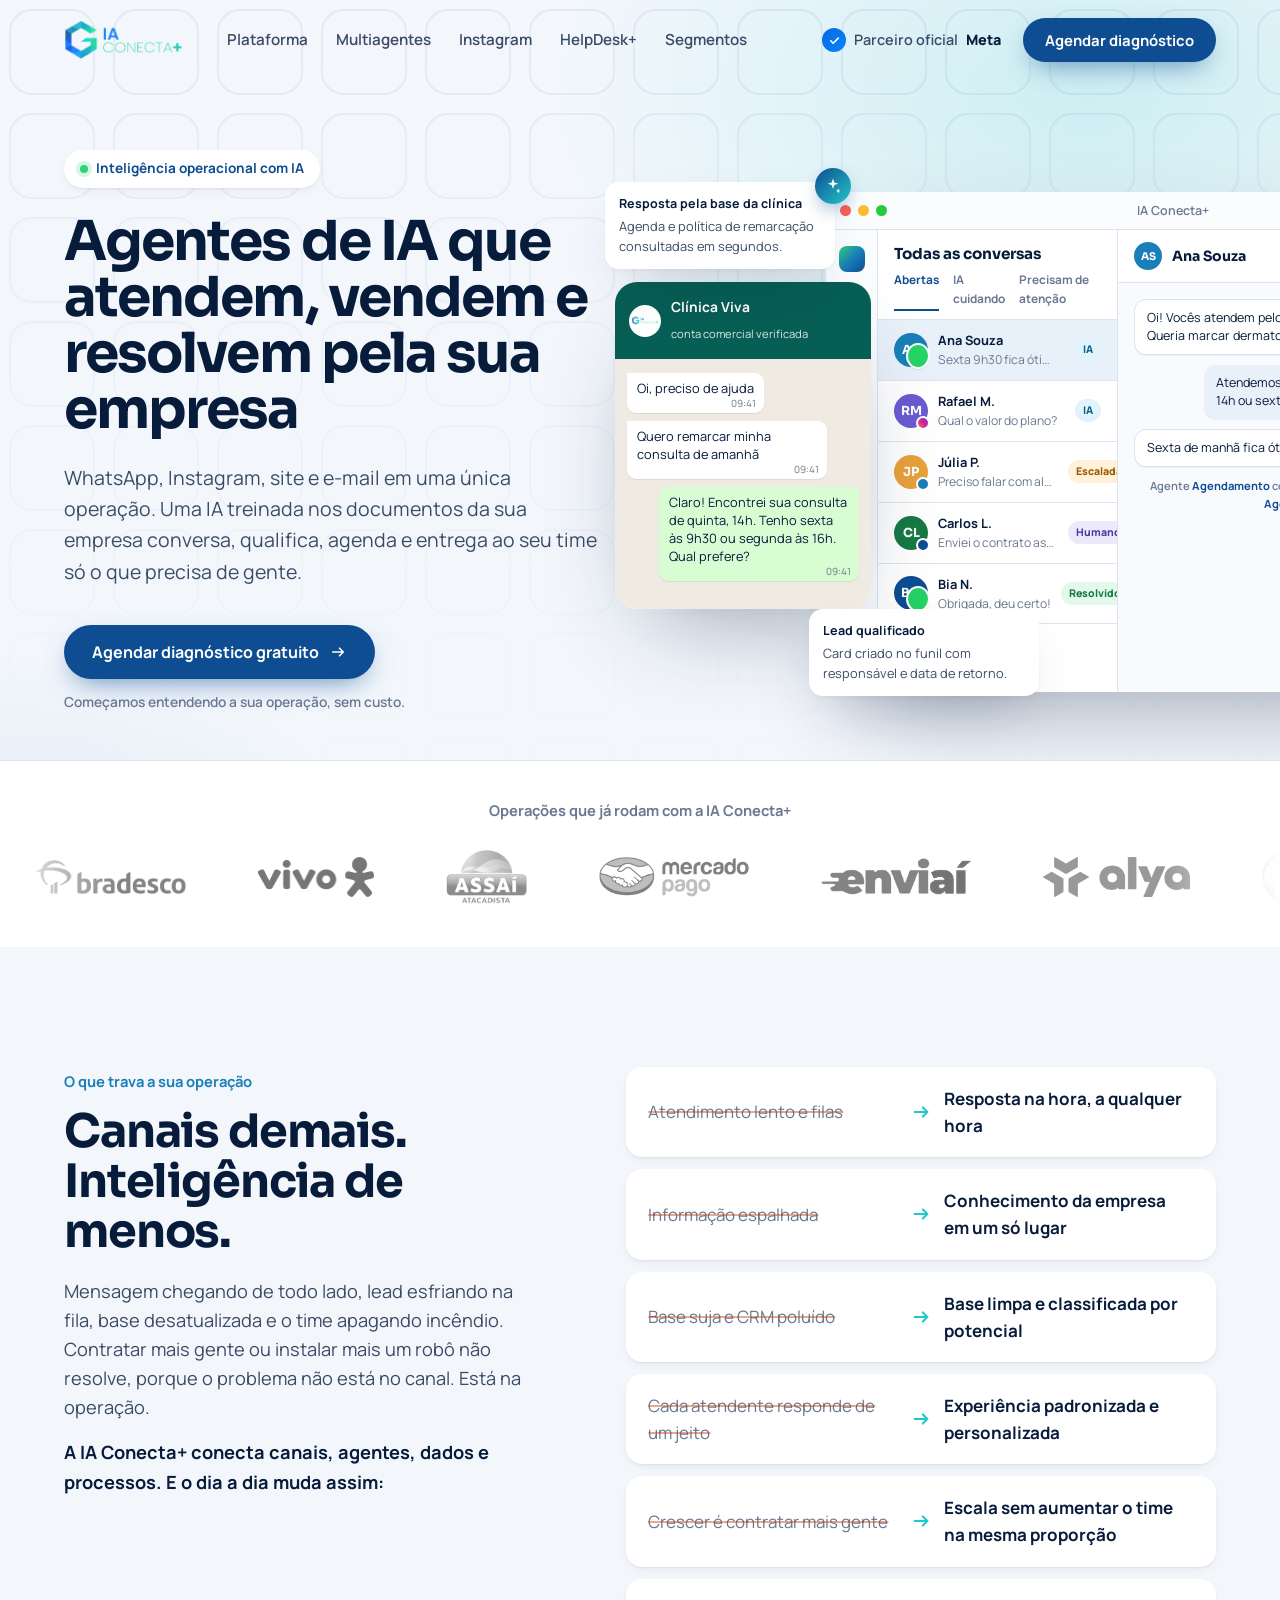
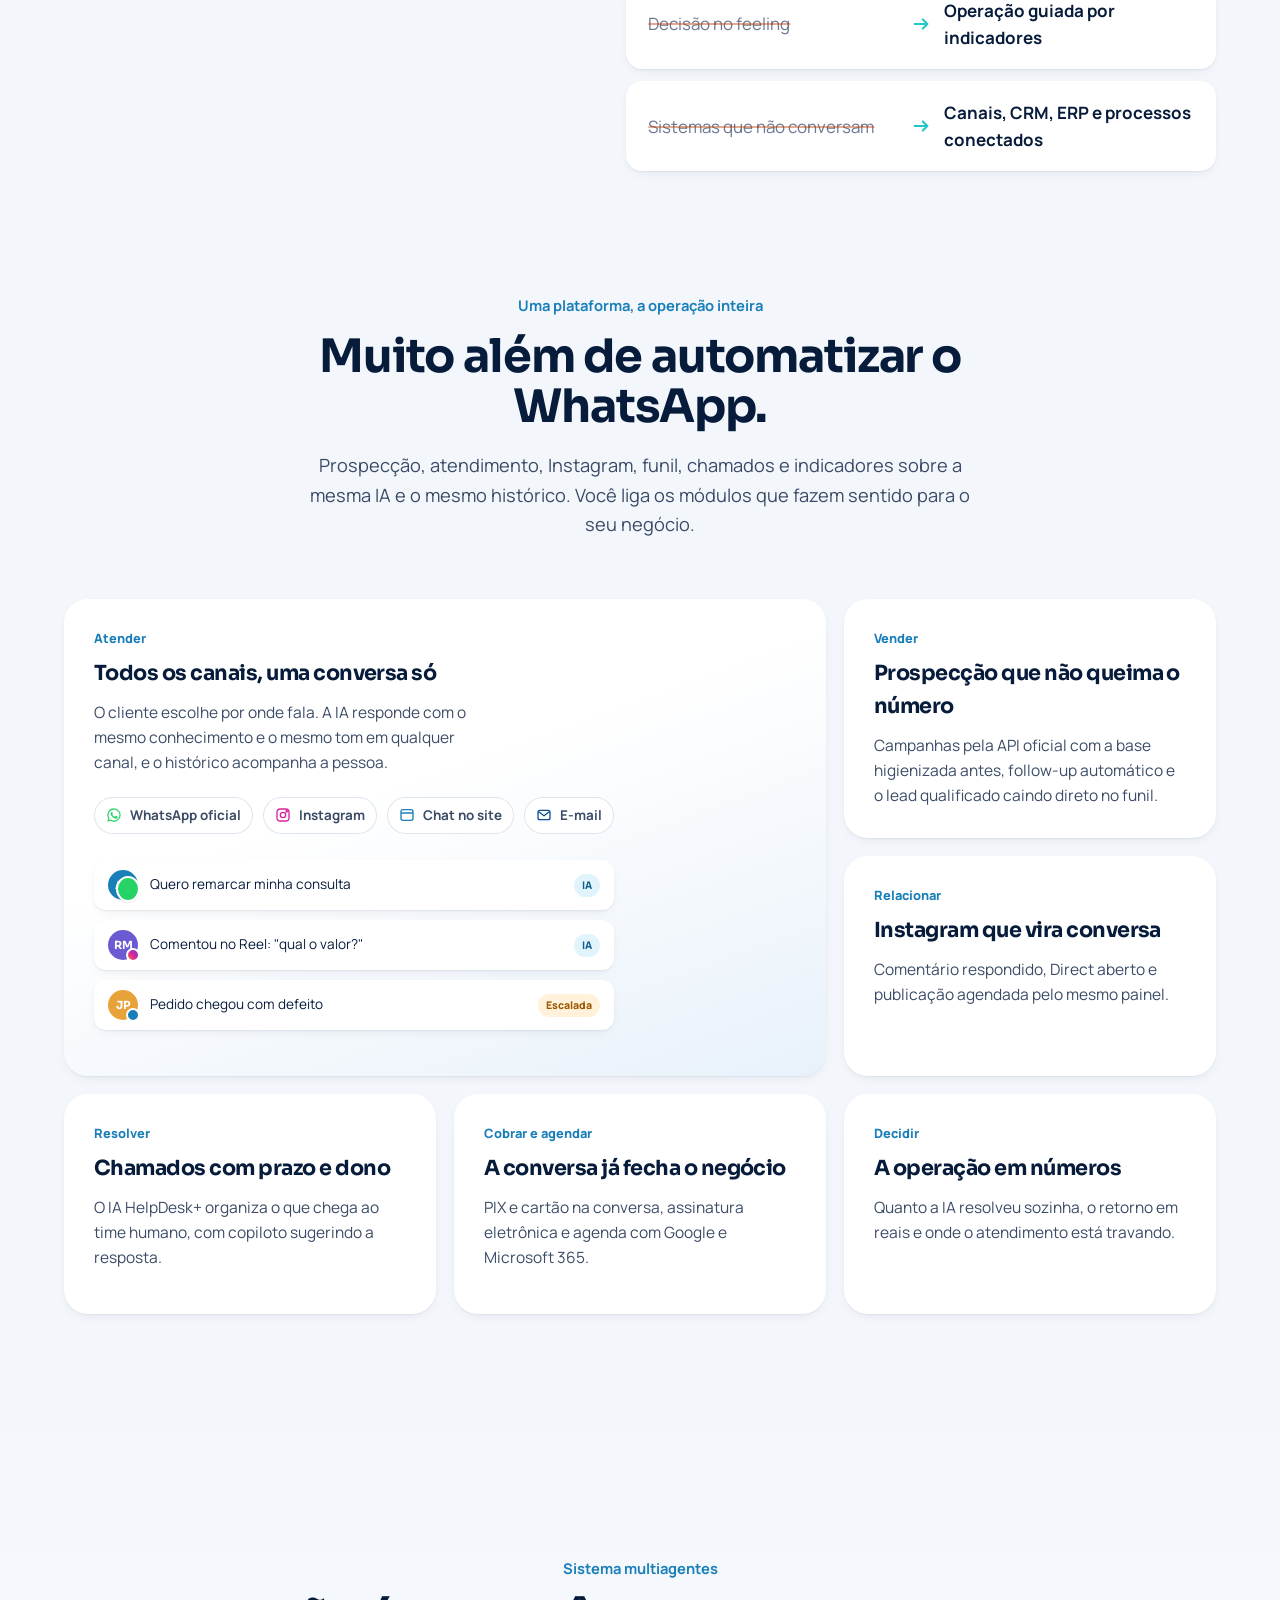
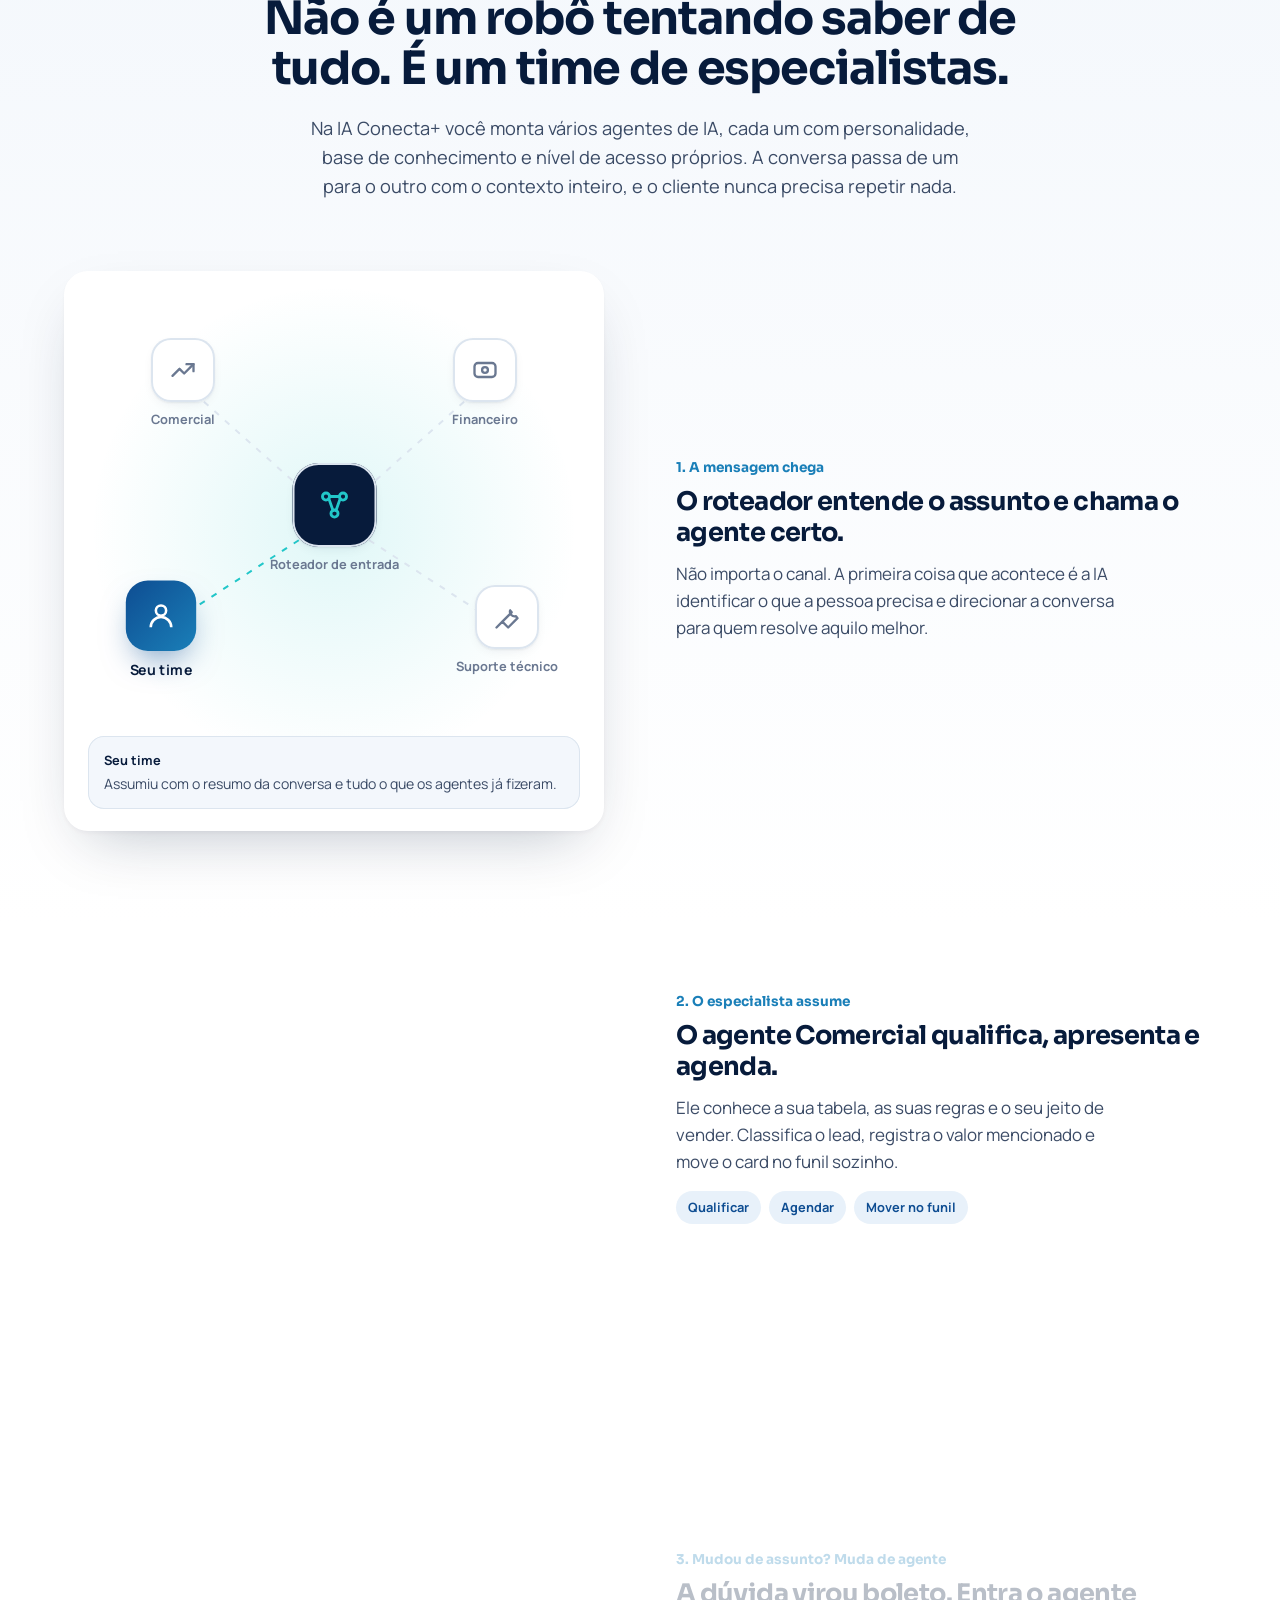
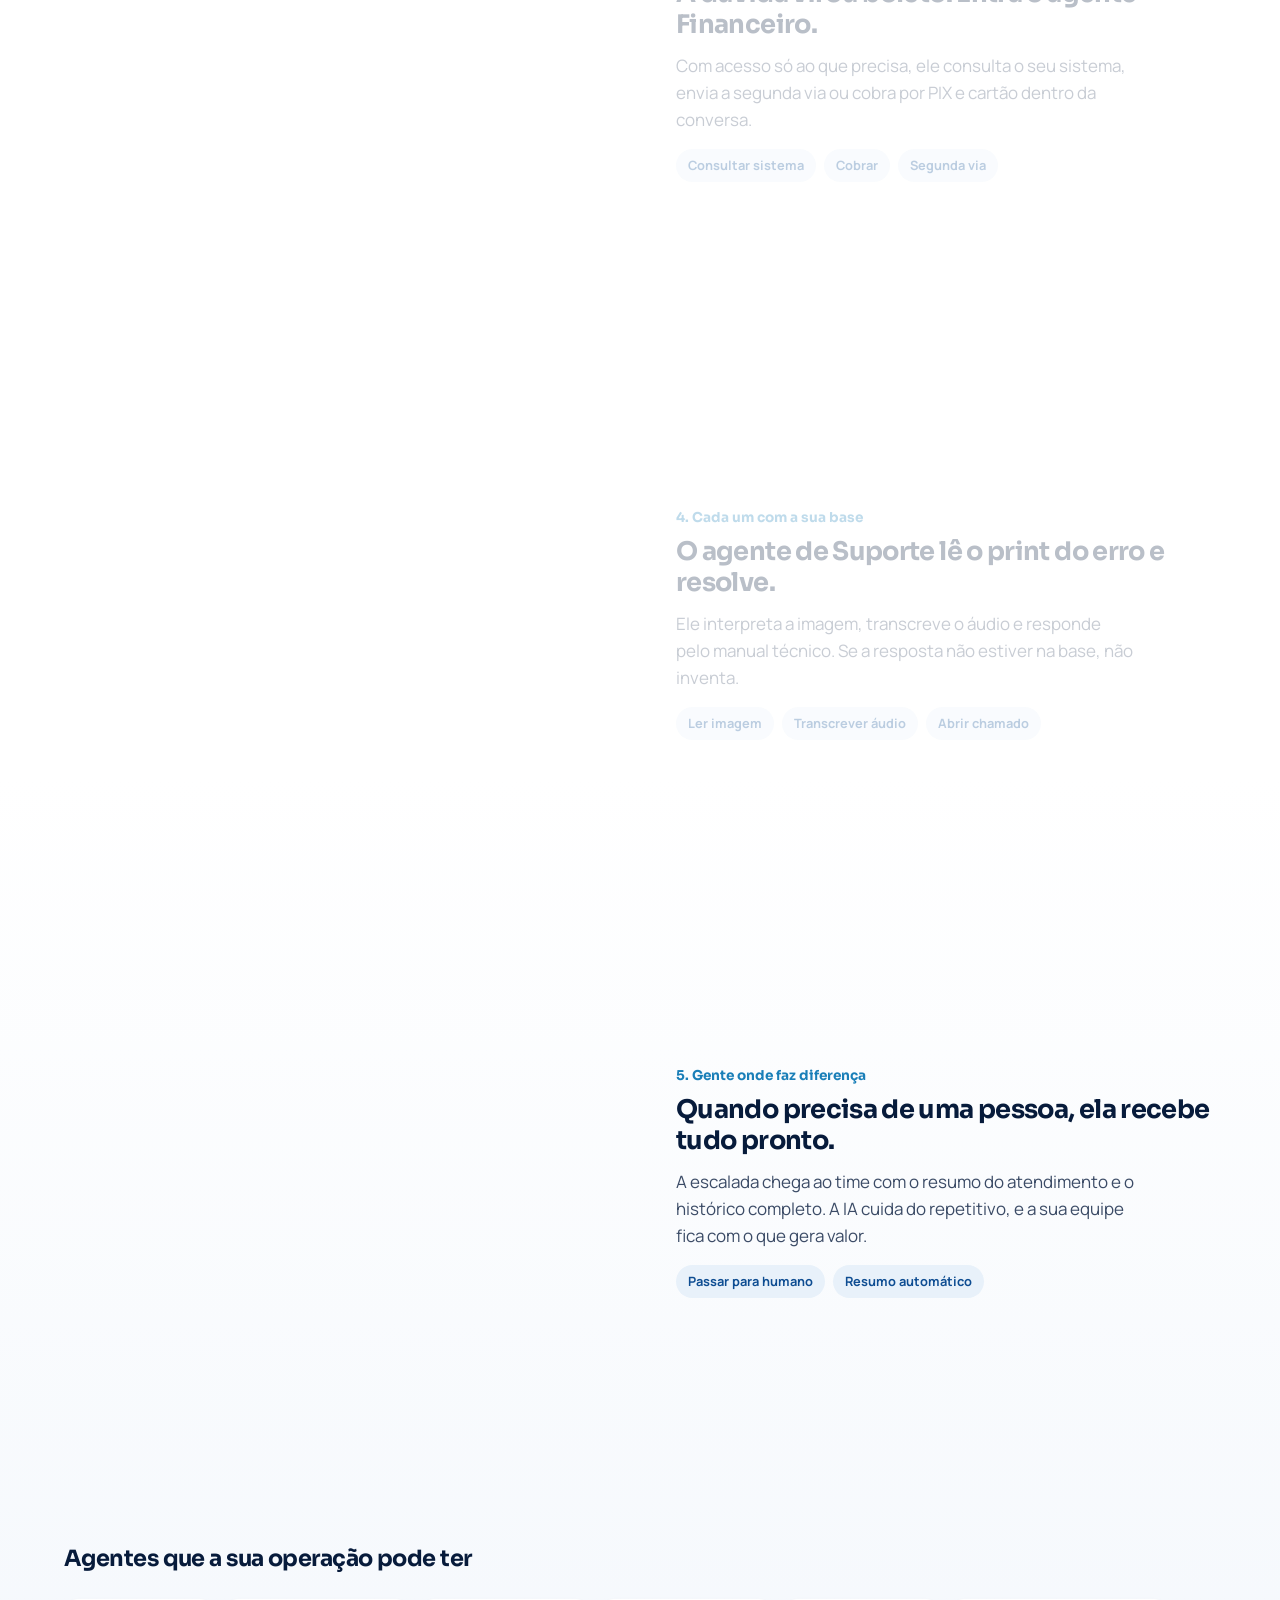
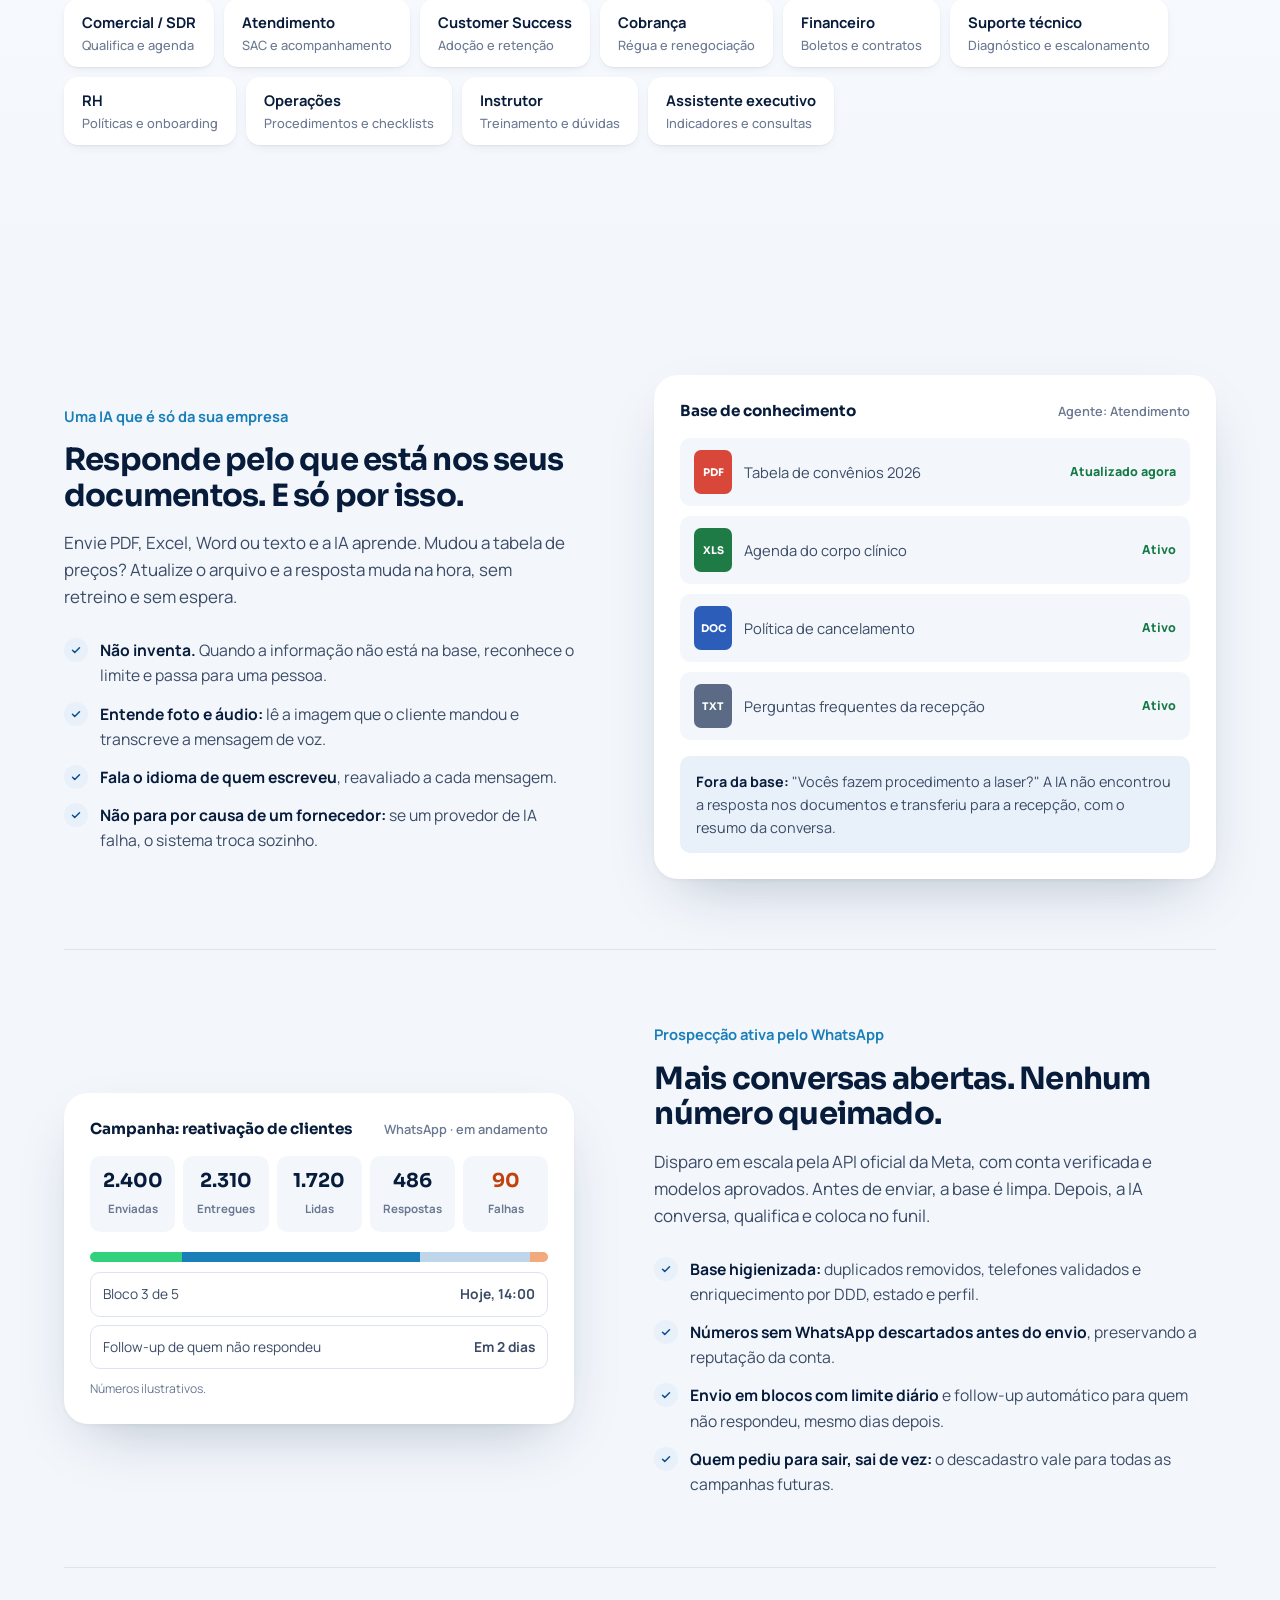
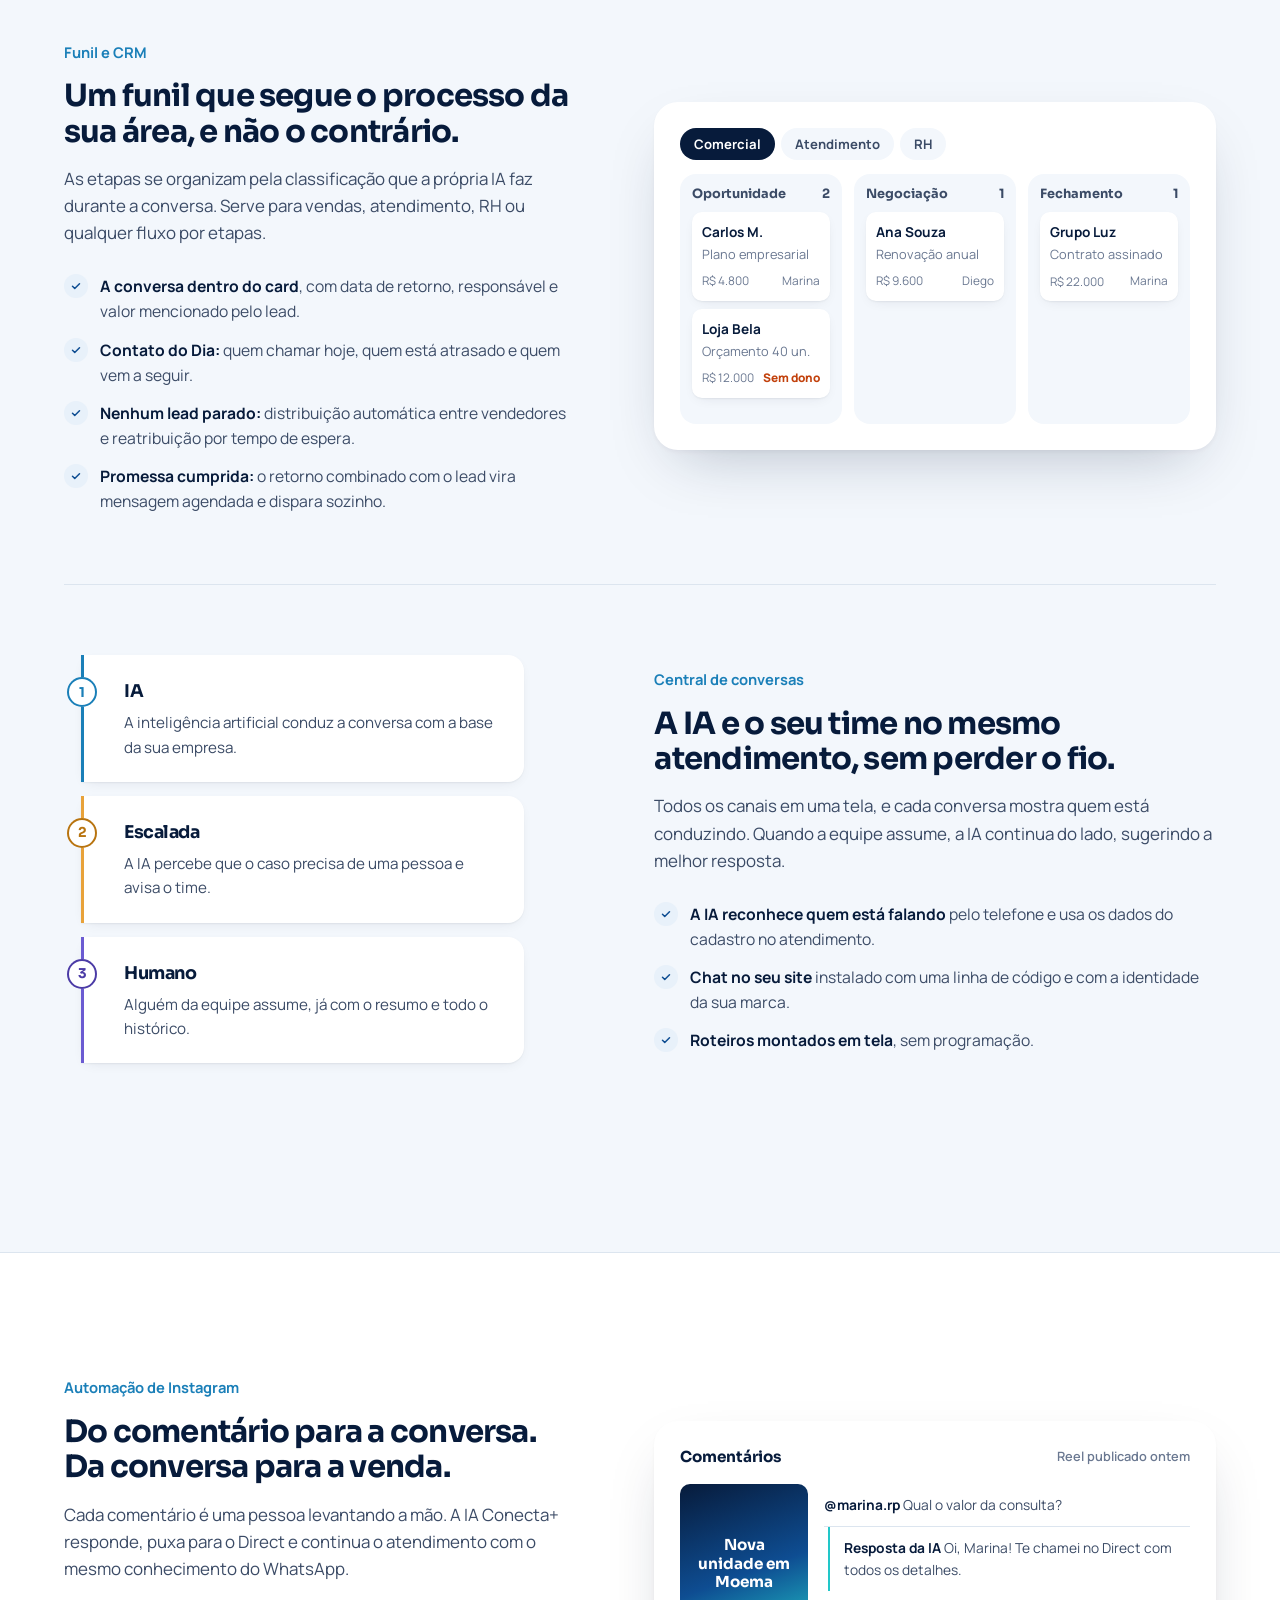
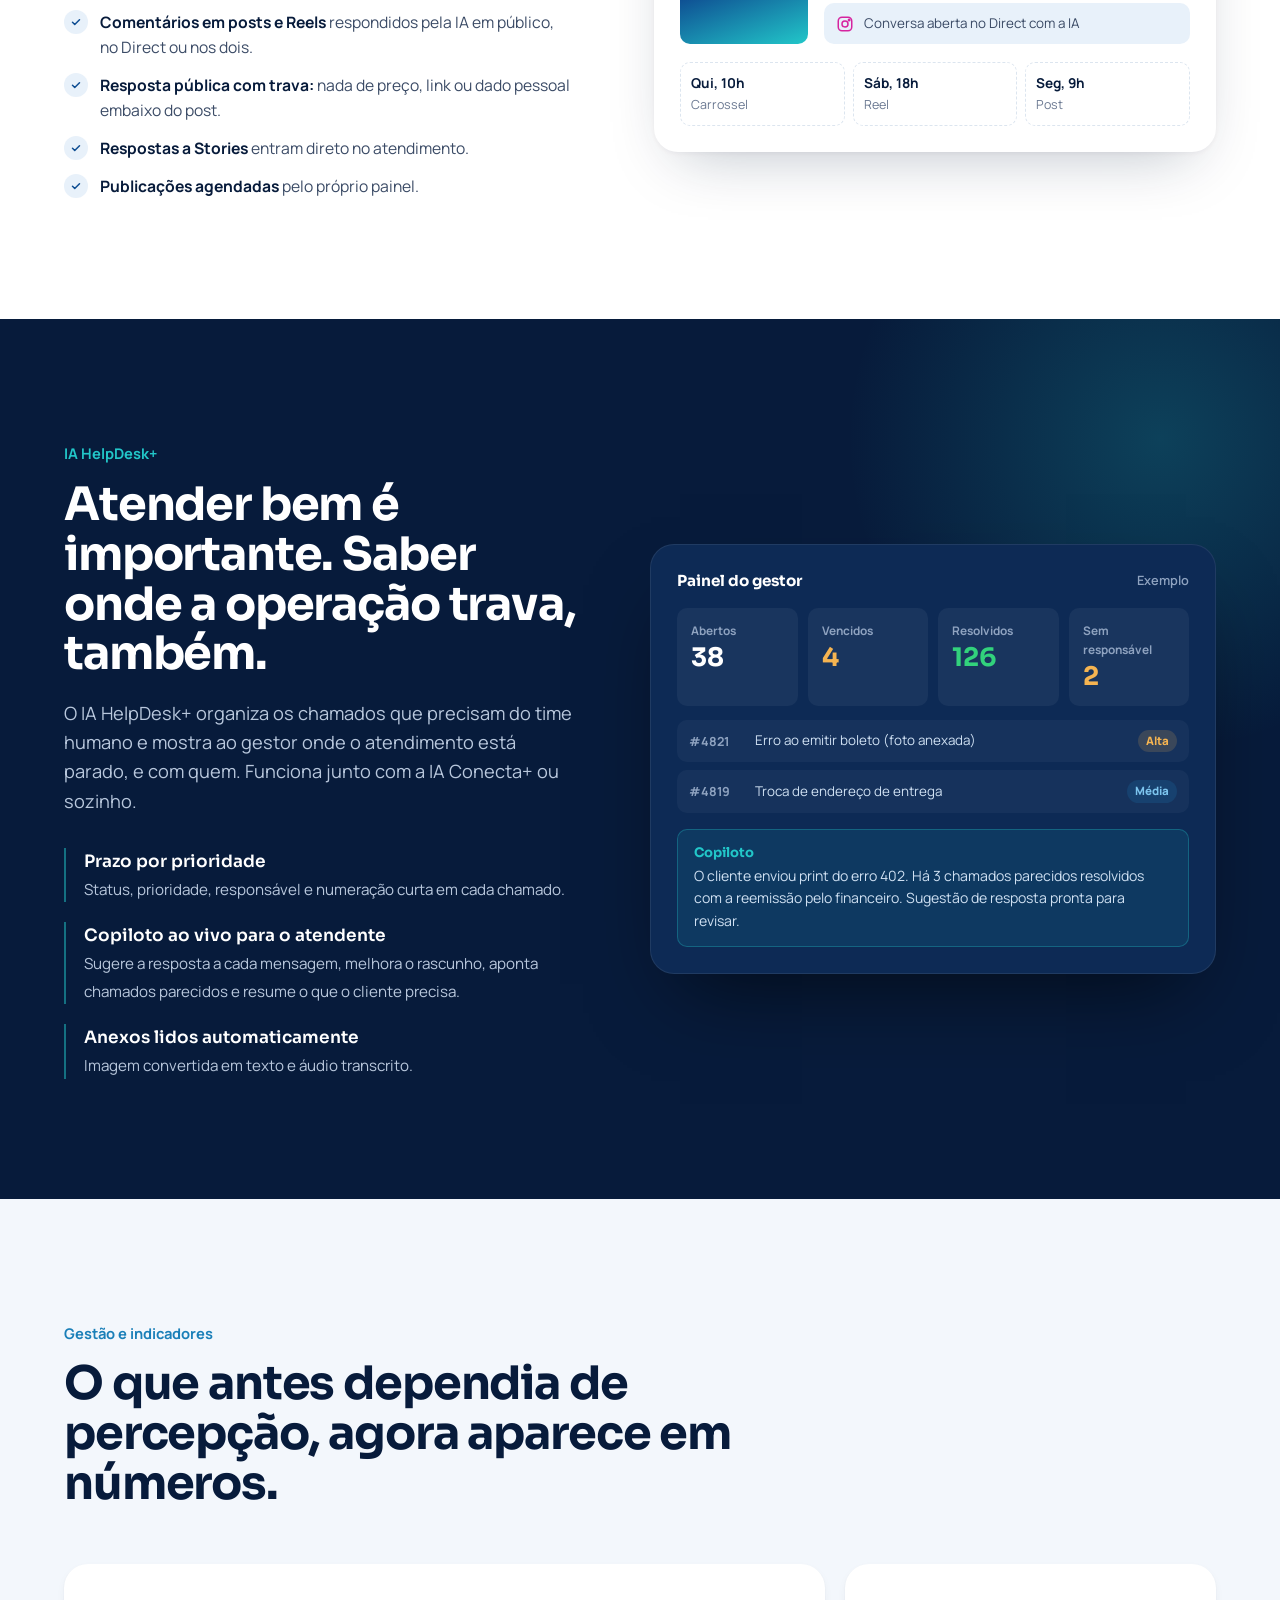
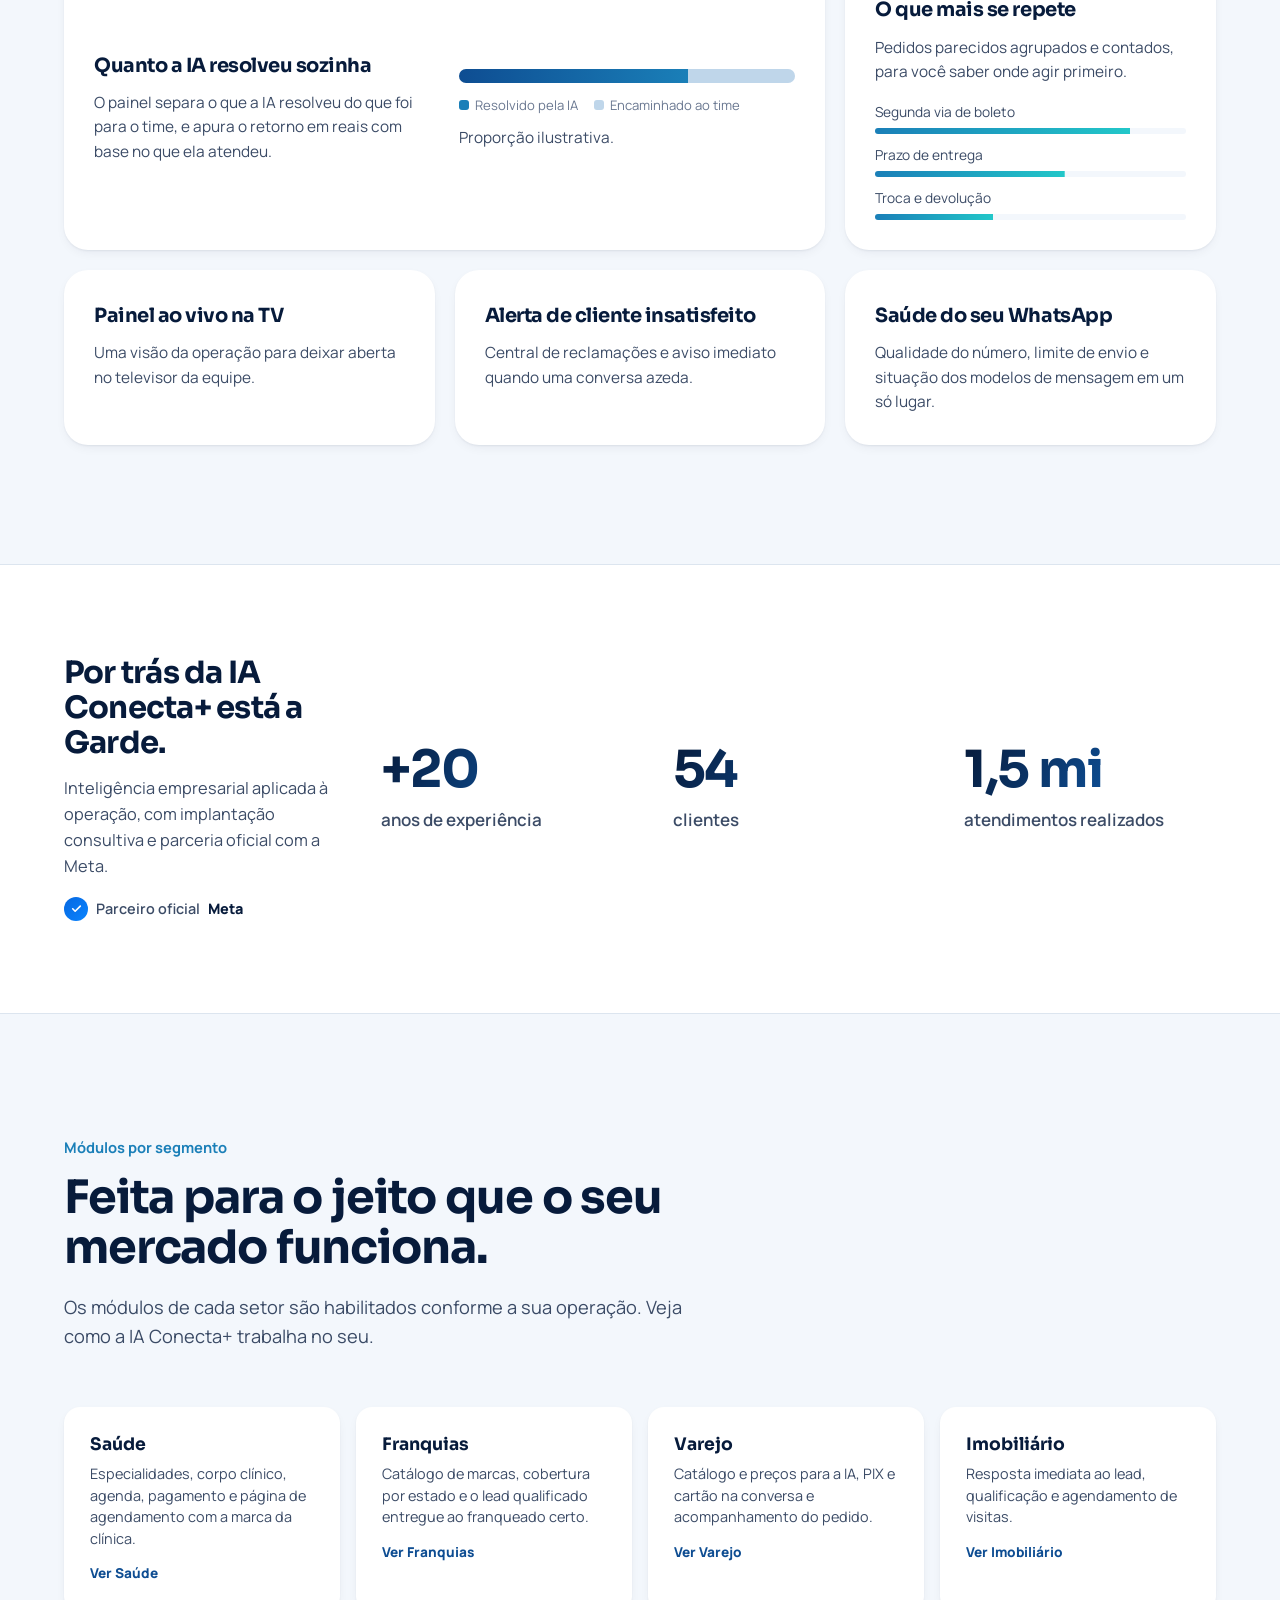
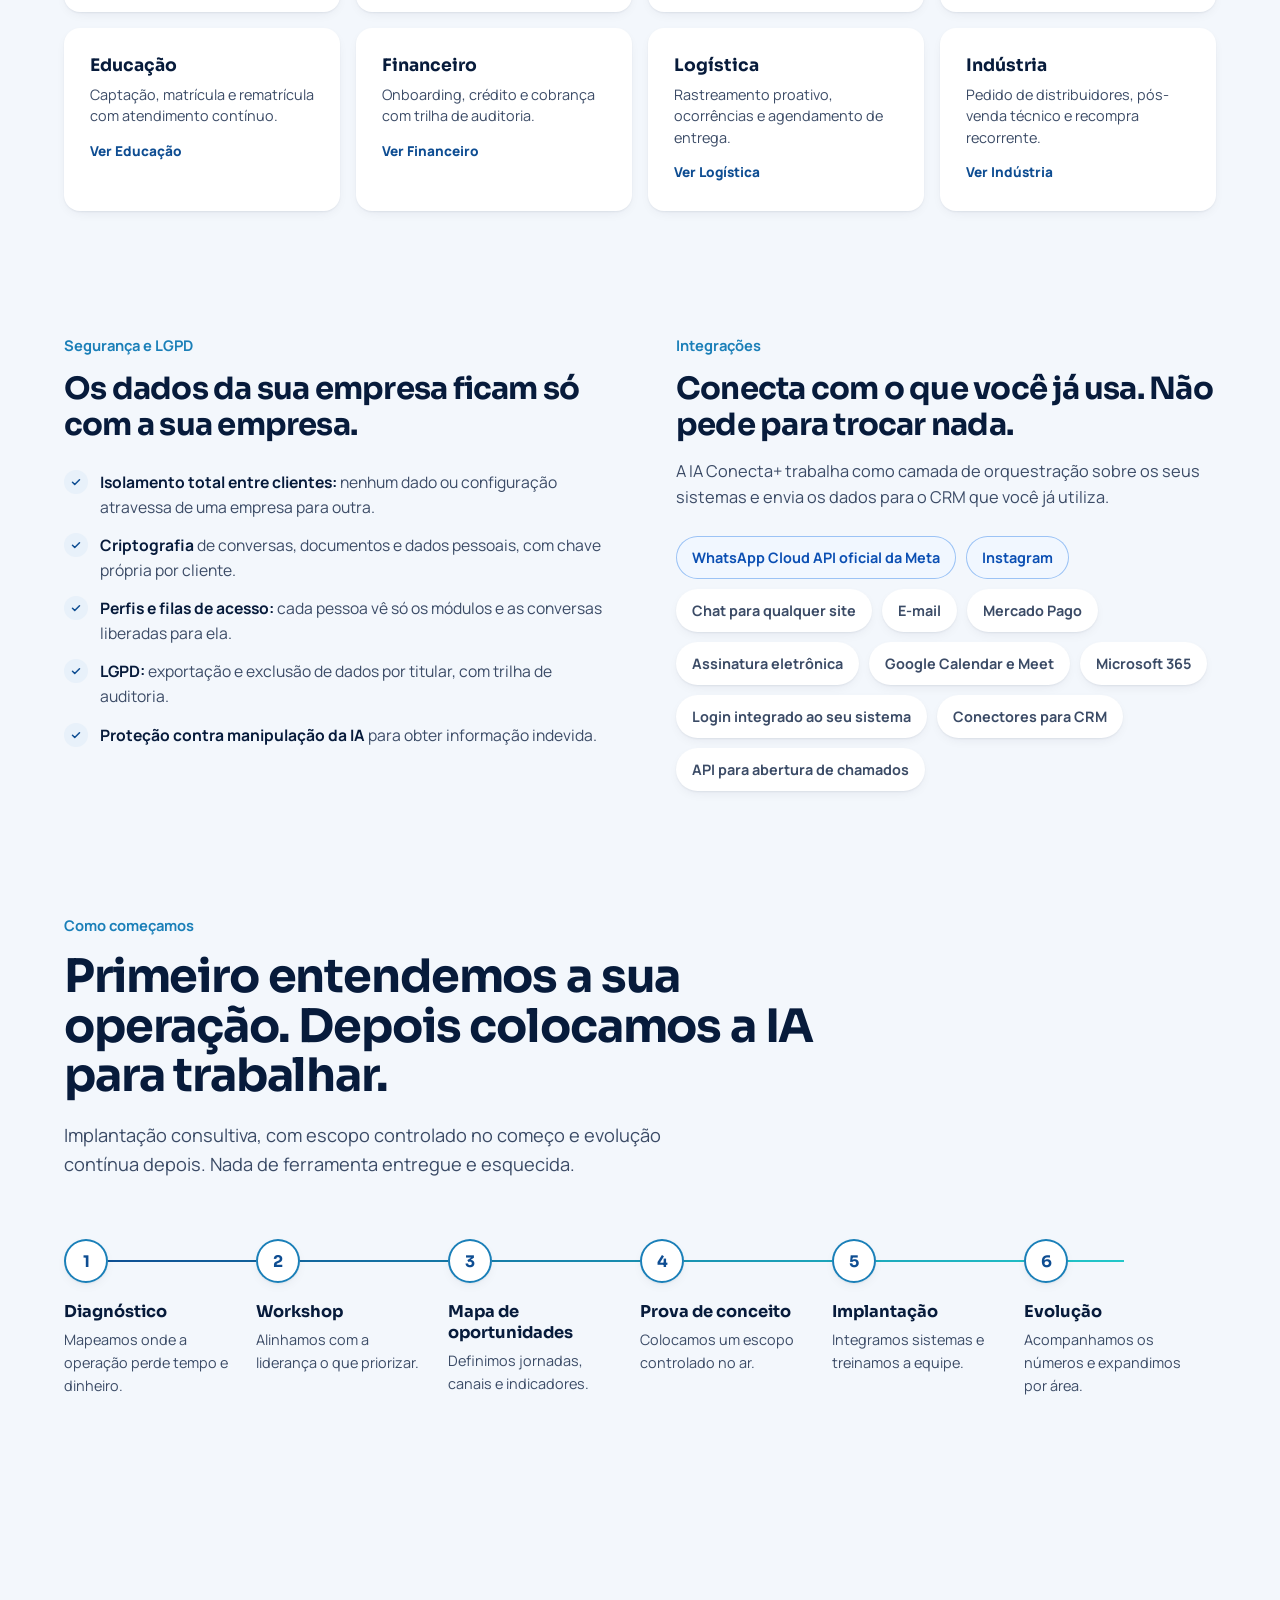
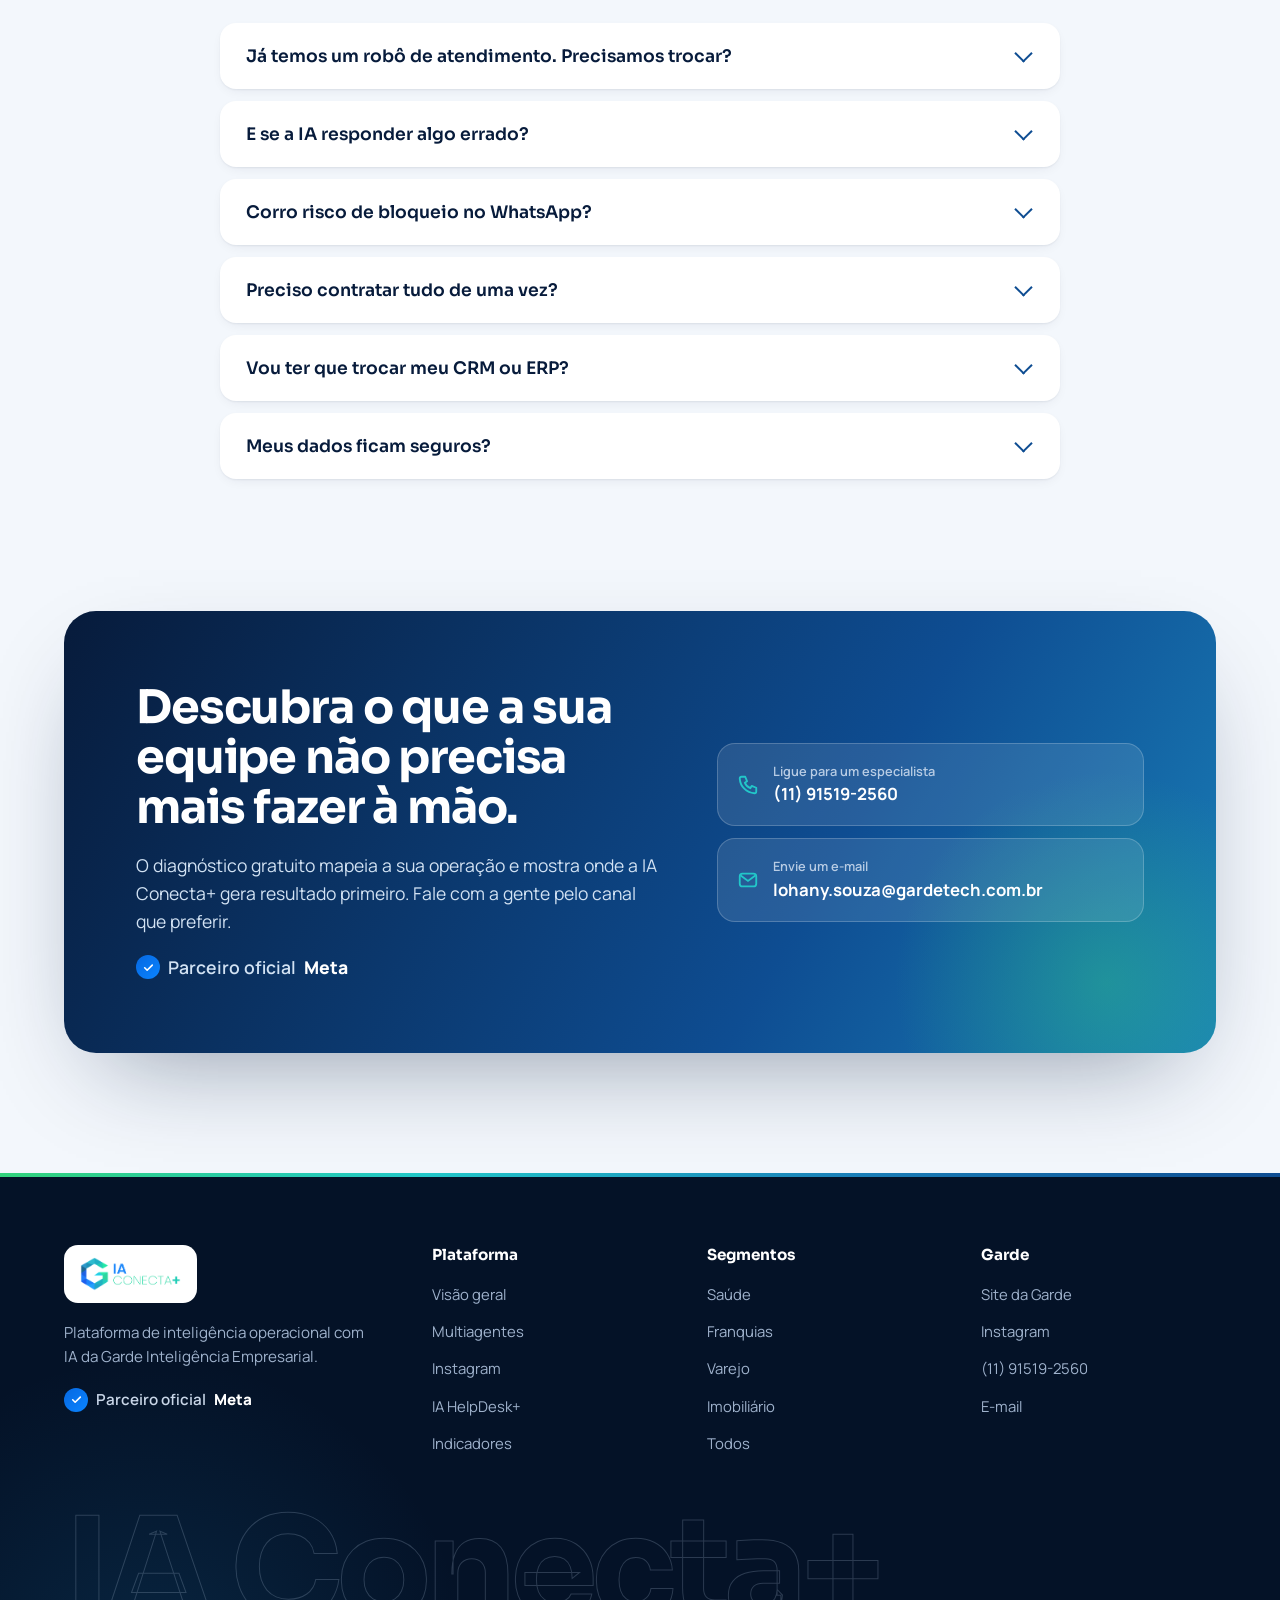
==== index.html @ edd4e87a "Repaginação da home: hero no estilo da referência, carrossel de clientes e efeitos de scroll Hero cl" ====
<!DOCTYPE html>
<html lang="pt-BR">
<head>
<meta charset="utf-8">
<meta name="viewport" content="width=device-width, initial-scale=1">
<title>IA Conecta+ | Agentes de IA que atendem, vendem e resolvem · Garde</title>
<meta name="description" content="Agentes de IA treinados nos documentos da sua empresa atendendo WhatsApp, Instagram, site e e-mail, com funil de vendas, campanhas e chamados em uma única operação. Parceiro oficial Meta.">
<meta property="og:title" content="IA Conecta+ | Agentes de IA que atendem, vendem e resolvem">
<meta property="og:description" content="WhatsApp, Instagram, site e e-mail em uma única operação, com agentes de IA treinados nos documentos da sua empresa.">
<meta property="og:type" content="website">
<meta name="theme-color" content="#F3F7FC">
<link rel="icon" href="/assets/marca/logo-ia-conecta.png" type="image/png">
<link rel="preconnect" href="https://fonts.googleapis.com">
<link rel="preconnect" href="https://fonts.gstatic.com" crossorigin>
<link rel="stylesheet" href="https://fonts.googleapis.com/css2?family=Sora:wght@400;500;600;700&family=Manrope:wght@400;500;600;700;800&display=swap">
<style>
:root{
  --navy:#071B3B; --navy-2:#0D2A55; --blue:#0E4D92; --cyan:#1A7FB8; --turq:#22C7C9; --green:#32D27C;
  --ink:#071B3B; --ink-2:#3B4B66; --ink-3:#6A7891;
  --page:#F3F7FC; --paper:#FFFFFF; --mist:#E8F1FA; --line:#DCE5EF;
  --wa:#25D366; --wa-out:#D9FDD3;
  --display:'Sora',system-ui,sans-serif; --text:'Manrope',system-ui,sans-serif;
  --r-sm:10px; --r:16px; --r-lg:24px;
  --sh-1:0 1px 2px rgba(7,27,59,.06),0 4px 14px -6px rgba(7,27,59,.12);
  --sh-2:0 2px 4px rgba(7,27,59,.04),0 24px 60px -24px rgba(7,27,59,.28);
  --sh-3:0 40px 100px -40px rgba(7,27,59,.45);
  --ease:cubic-bezier(.2,.7,.2,1);
}
*{box-sizing:border-box}
html{scroll-behavior:smooth}
body{margin:0;background:var(--page);color:var(--ink);font:400 17px/1.6 var(--text);-webkit-font-smoothing:antialiased;overflow-x:hidden}
h1,h2,h3,h4{font-family:var(--display);letter-spacing:-.025em;margin:0;color:var(--ink);font-weight:700}
p{margin:0}
a{color:inherit}
img{max-width:100%;display:block}
:focus-visible{outline:3px solid var(--turq);outline-offset:3px;border-radius:6px}
.wrap{max-width:1200px;margin:0 auto;padding:0 24px}
.lead{font-size:1.14rem;color:var(--ink-2);max-width:60ch}
.h2{font-size:clamp(2rem,3.6vw,3.05rem);line-height:1.08}
.h3{font-size:clamp(1.5rem,2.4vw,2rem);line-height:1.15}
.kicker{display:inline-block;font-weight:700;color:var(--cyan);font-size:.92rem;margin-bottom:14px}
.sec{padding:120px 0}
@media (max-width:760px){.sec{padding:80px 0}}
.center{text-align:center}.center .lead{margin-left:auto;margin-right:auto}

/* reveal ao rolar */
[data-r]{opacity:0;transform:translateY(28px);transition:opacity .8s var(--ease),transform .8s var(--ease);transition-delay:var(--d,0s)}
[data-r=left]{transform:translateX(-36px)}[data-r=right]{transform:translateX(36px)}[data-r=zoom]{transform:scale(.94)}
[data-r].in{opacity:1;transform:none}
.no-js [data-r]{opacity:1;transform:none}

/* barra de progresso */
.progress{position:fixed;top:0;left:0;height:3px;width:100%;transform-origin:0 50%;transform:scaleX(var(--p,0));background:linear-gradient(90deg,var(--blue),var(--turq),var(--green));z-index:60}

/* botões */
.btn{display:inline-flex;align-items:center;gap:10px;padding:16px 28px;border-radius:999px;font:700 1rem var(--text);text-decoration:none;border:0;cursor:pointer;transition:transform .25s var(--ease),box-shadow .25s,background .25s}
.btn-primary{background:var(--blue);color:#fff;box-shadow:0 10px 28px -10px rgba(14,77,146,.7)}
.btn-primary:hover{background:var(--navy);transform:translateY(-2px);box-shadow:0 16px 34px -12px rgba(7,27,59,.7)}
.btn svg{width:18px;height:18px;flex:none}

/* selo Meta */
.meta{display:inline-flex;align-items:center;gap:8px;font-weight:600;font-size:.9rem;color:var(--ink-2);white-space:nowrap}
.meta i{width:24px;height:24px;border-radius:50%;display:grid;place-items:center;background:linear-gradient(135deg,#0668E1,#0A84FF);color:#fff;font-style:normal}
.meta i svg{width:13px;height:13px}
.meta b{color:var(--ink);font-weight:800}

/* header */
header{position:fixed;top:0;left:0;right:0;z-index:50;transition:background .3s,box-shadow .3s}
header.solid{background:rgba(243,247,252,.88);backdrop-filter:blur(14px);-webkit-backdrop-filter:blur(14px);box-shadow:0 1px 0 var(--line)}
.nav{display:flex;align-items:center;gap:28px;height:80px}
.nav .logo img{height:40px;width:auto}
.nav nav{display:flex;gap:28px;margin-left:16px}
.nav nav a{text-decoration:none;font-weight:600;font-size:.95rem;color:var(--ink-2);position:relative}
.nav nav a::after{content:"";position:absolute;left:0;right:0;bottom:-6px;height:2px;background:var(--turq);transform:scaleX(0);transition:transform .25s var(--ease)}
.nav nav a:hover::after{transform:scaleX(1)}
.nav .right{margin-left:auto;display:flex;align-items:center;gap:22px}
.nav .btn{padding:12px 22px;font-size:.93rem}
.menu-btn{display:none;background:none;border:0;padding:8px;color:var(--ink);cursor:pointer}
@media (max-width:1080px){.nav nav{display:none}}
@media (max-width:700px){.nav .meta{display:none}.nav .btn{display:none}.menu-btn{display:block}
  .nav nav.open{display:flex;position:absolute;top:80px;left:0;right:0;flex-direction:column;gap:0;background:var(--paper);box-shadow:var(--sh-2);margin:0;padding:8px 24px 18px}
  .nav nav.open a{padding:14px 0;border-bottom:1px solid var(--line)}}

/* HERO */
.hero{position:relative;padding:150px 0 0;overflow:hidden;background:
  radial-gradient(900px 520px at 85% 10%,rgba(34,199,201,.18),transparent 60%),
  radial-gradient(700px 500px at 0% 100%,rgba(14,77,146,.10),transparent 60%),var(--page)}
.hero::before{content:"";position:absolute;inset:0;background-image:url("data:image/svg+xml,%3Csvg xmlns='http://www.w3.org/2000/svg' width='104' height='104'%3E%3Crect x='10' y='10' width='84' height='84' rx='22' fill='none' stroke='%230E4D92' stroke-opacity='.07' stroke-width='2'/%3E%3C/svg%3E");mask:linear-gradient(180deg,#000,transparent 85%);-webkit-mask:linear-gradient(180deg,#000,transparent 85%);pointer-events:none}
.hero-grid{position:relative;display:grid;grid-template-columns:1fr 1.08fr;gap:40px;align-items:center;min-height:560px}
.pill{display:inline-flex;align-items:center;gap:8px;padding:8px 16px;border-radius:999px;background:var(--paper);box-shadow:var(--sh-1);font-weight:700;font-size:.85rem;color:var(--blue)}
.pill::before{content:"";width:8px;height:8px;border-radius:50%;background:var(--green);box-shadow:0 0 0 4px rgba(50,210,124,.2)}
.hero h1{font-size:clamp(2.5rem,4.3vw,3.7rem);line-height:1.02;margin:26px 0 24px;letter-spacing:-.035em}
.hero .lead{font-size:1.22rem}
.hero-cta{margin-top:38px;display:flex;flex-direction:column;align-items:flex-start;gap:12px}
.hero-cta small{color:var(--ink-3);font-weight:600;font-size:.86rem}
@media (max-width:980px){.hero{padding-top:120px}.hero-grid{grid-template-columns:1fr;min-height:0}}

/* palco: janela da plataforma + cartão de conversa */
.stage{position:relative;height:540px;perspective:1600px}
.window{position:absolute;right:-250px;top:30px;width:640px;height:500px;background:var(--paper);border-radius:18px 0 0 18px;box-shadow:var(--sh-3);display:grid;grid-template-rows:38px 1fr;overflow:hidden;transform-origin:70% 50%;transform:rotateY(var(--ry,-8deg)) rotateX(var(--rx,4deg));transition:transform .2s linear}
.win-bar{display:flex;align-items:center;gap:7px;padding:0 14px;border-bottom:1px solid var(--line);background:#FAFCFE}
.win-bar i{width:11px;height:11px;border-radius:50%}
.win-bar span{margin-left:auto;margin-right:auto;font-size:.78rem;color:var(--ink-3);font-weight:600}
.win-body{display:grid;grid-template-columns:52px 240px 1fr;min-height:0}
.rail{border-right:1px solid var(--line);display:flex;flex-direction:column;align-items:center;gap:16px;padding-top:16px;background:#FAFCFE}
.rail b{width:26px;height:26px;border-radius:8px;background:var(--mist)}
.rail b:first-child{background:linear-gradient(135deg,var(--green),var(--cyan),var(--blue))}
.list{border-right:1px solid var(--line);overflow:hidden}
.list h5{margin:0;padding:14px 16px 8px;font:700 .95rem var(--display)}
.list .tb{display:flex;gap:14px;padding:0 16px 10px;font-size:.74rem;font-weight:700;color:var(--ink-3);border-bottom:1px solid var(--line)}
.list .tb span:first-child{color:var(--blue);box-shadow:0 2px 0 var(--blue)}
.conv{display:grid;grid-template-columns:34px 1fr auto;gap:10px;align-items:center;padding:10px 16px;border-bottom:1px solid var(--line);font-size:.76rem}
.conv.on{background:var(--mist)}
.av{width:34px;height:34px;border-radius:50%;display:grid;place-items:center;font:700 .78rem var(--display);color:#fff;position:relative;flex:none}
.av em{position:absolute;right:-2px;bottom:-2px;width:14px;height:14px;border-radius:50%;border:2px solid #fff}
.av em.w{background:var(--wa)}.av em.g{background:linear-gradient(45deg,#F6763A,#D6249F,#6C3FD1)}.av em.s{background:var(--cyan)}.av em.m{background:var(--blue)}
.conv b{display:block;font-size:.8rem;color:var(--ink)}
.conv div span{color:var(--ink-3);white-space:nowrap;overflow:hidden;text-overflow:ellipsis;display:block;max-width:120px}
.tag{display:inline-block;padding:3px 8px;border-radius:999px;font-weight:800;font-size:.66rem;white-space:nowrap}
.tag.ai{background:#E2F4FB;color:#0E5F8C}.tag.esc{background:#FFF1DA;color:#9A5B00}.tag.hum{background:#ECE9FB;color:#4B3BA6}.tag.ok{background:#E3F9EC;color:#167A45}
.pane{display:flex;flex-direction:column;min-width:0}
.pane-h{display:flex;align-items:center;gap:10px;padding:12px 16px;border-bottom:1px solid var(--line);font:700 .88rem var(--display)}
.pane-h .tag{margin-left:auto}
.pane-b{flex:1;padding:16px;display:flex;flex-direction:column;gap:10px;background:#F8FAFD;font-size:.78rem}
.b{max-width:78%;padding:9px 12px;border-radius:12px;line-height:1.45;box-shadow:0 1px 1px rgba(7,27,59,.06)}
.b.in{background:#fff;border:1px solid var(--line);align-self:flex-start}
.b.out{background:var(--mist);align-self:flex-end;color:var(--ink)}
.sys{align-self:center;font-size:.7rem;color:var(--ink-3);font-weight:600;text-align:center}
.sys b{color:var(--blue)}

.chatcard{position:absolute;left:-24px;top:120px;width:256px;z-index:2}
.chatcard .phone{background:var(--paper);border-radius:22px;box-shadow:var(--sh-3);overflow:hidden}
.chatcard .ph-h{display:flex;align-items:center;gap:10px;padding:14px;background:#075E54;color:#fff}
.chatcard .ph-h .av{width:32px;height:32px;background:#fff}
.chatcard .ph-h .av img{width:26px}
.chatcard .ph-h b{font-size:.86rem;display:block}
.chatcard .ph-h small{font-size:.7rem;opacity:.85}
.chatcard .ph-b{background:#EFEAE2;padding:14px 12px;display:flex;flex-direction:column;gap:8px;font-size:.8rem;line-height:1.4;min-height:250px}
.w{max-width:86%;padding:7px 10px 15px;border-radius:9px;position:relative;box-shadow:0 1px 1px rgba(0,0,0,.08)}
.w time{position:absolute;right:8px;bottom:2px;font-size:.62rem;color:#667781}
.w.in{background:#fff;align-self:flex-start;border-top-left-radius:2px}
.w.out{background:var(--wa-out);align-self:flex-end;border-top-right-radius:2px}
.bubble{position:absolute;z-index:3;background:var(--paper);border-radius:14px;box-shadow:var(--sh-2);padding:12px 14px;font-size:.8rem;color:var(--ink-2);max-width:230px}
.bubble b{color:var(--ink);display:block;font-size:.78rem;margin-bottom:2px}
.bubble.b1{left:-34px;top:20px}
.bubble.b2{left:170px;bottom:6px}
.bubble .spark{position:absolute;right:-16px;top:-14px;width:36px;height:36px;border-radius:50%;display:grid;place-items:center;background:linear-gradient(135deg,var(--blue),var(--turq));box-shadow:0 8px 20px -6px rgba(14,77,146,.6)}
.bubble .spark svg{width:18px;height:18px;color:#fff}
.seq{opacity:0;transform:translateY(10px) scale(.98);animation:pop .55s var(--ease) forwards;animation-delay:var(--t,0s)}
@keyframes pop{to{opacity:1;transform:none}}
.float{opacity:0;animation:pop .55s var(--ease) forwards,bob 6s ease-in-out infinite;animation-delay:var(--t,0s),calc(var(--t,0s) + .6s)}
@keyframes bob{50%{translate:0 -8px}}
@media (max-width:1240px){.window{right:-300px}}
@media (max-width:980px){.stage{height:520px;max-width:680px;width:100%;margin:10px auto 0}.window{right:-120px;top:20px}}
@media (max-width:640px){.stage{height:470px}.window{right:-360px;top:40px;width:600px}.chatcard{left:0;top:20px;width:272px}.bubble.b1{left:auto;right:0;top:310px}.bubble.b2{display:none}}

/* faixa de clientes: carrossel infinito */
.clients{position:relative;margin-top:48px;padding:38px 0 42px;background:var(--paper);box-shadow:0 -1px 0 var(--line),0 1px 0 var(--line)}
.clients p{text-align:center;color:var(--ink-3);font-weight:700;font-size:.92rem;margin-bottom:26px}
.marquee{overflow:hidden;mask:linear-gradient(90deg,transparent,#000 9%,#000 91%,transparent);-webkit-mask:linear-gradient(90deg,transparent,#000 9%,#000 91%,transparent)}
.track{display:flex;width:max-content;animation:scroll 46s linear infinite}
.marquee:hover .track{animation-play-state:paused}
.track ul{display:flex;align-items:center;gap:72px;padding:0 36px;margin:0;list-style:none}
.track li{flex:none;height:56px;display:flex;align-items:center}
.track img{max-height:40px;width:auto;max-width:150px;object-fit:contain;filter:grayscale(1) contrast(1.05);opacity:.6;transition:filter .3s,opacity .3s}
.track li:hover img{filter:none;opacity:1}
.track .tall img{max-height:54px}
.track .dark{background:var(--navy);border-radius:10px;padding:0 16px}
.track .dark img{max-height:24px;filter:none;opacity:1}
@keyframes scroll{to{transform:translateX(-50%)}}

/* problema → virada */
.shift{display:grid;grid-template-columns:.9fr 1.1fr;gap:80px;align-items:start}
.shift .sticky{position:sticky;top:120px}
.ba{list-style:none;margin:0;padding:0;display:grid;gap:12px}
.ba li{display:grid;grid-template-columns:1fr 46px 1fr;align-items:center;background:var(--paper);border-radius:var(--r);box-shadow:var(--sh-1);padding:18px 22px;transition:box-shadow .3s,transform .3s var(--ease)}
.ba li.in:hover{box-shadow:var(--sh-2);transform:translateY(-3px)}
.ba .was{color:var(--ink-3);text-decoration:line-through;text-decoration-color:rgba(194,65,12,.45);text-decoration-thickness:2px}
.ba .now{color:var(--ink);font-weight:700}
.ba svg{width:22px;height:22px;color:var(--turq);justify-self:center}
@media (max-width:900px){.shift{grid-template-columns:1fr;gap:40px}.shift .sticky{position:static}.ba li{grid-template-columns:1fr;gap:4px}.ba svg{display:none}}

/* bento: plataforma */
.bento{display:grid;grid-template-columns:repeat(6,1fr);grid-auto-rows:minmax(220px,auto);gap:18px;margin-top:60px}
.tile{background:var(--paper);border-radius:var(--r-lg);box-shadow:var(--sh-1);padding:30px;position:relative;overflow:hidden;transition:box-shadow .35s,transform .35s var(--ease)}
.tile.in:hover{box-shadow:var(--sh-2);transform:translateY(-4px)}
.tile h3{font-size:1.3rem;margin-bottom:10px}
.tile p{color:var(--ink-2);font-size:.97rem;max-width:42ch}
.tile .verb{font:800 .8rem var(--text);color:var(--cyan);margin-bottom:10px;display:block}
.t1{grid-column:span 4;grid-row:span 2;background:linear-gradient(160deg,#fff 40%,var(--mist))}
.t2,.t3,.t4,.t5,.t6{grid-column:span 2}
.mini{margin-top:26px;display:grid;gap:10px;max-width:520px}
.mini .row{display:grid;grid-template-columns:30px 1fr auto;gap:12px;align-items:center;background:var(--paper);border-radius:12px;padding:10px 14px;box-shadow:var(--sh-1);font-size:.85rem}
.mini .row .av{width:30px;height:30px;font-size:.7rem}
.chan{display:flex;gap:10px;margin-top:22px;flex-wrap:wrap}
.chan span{display:inline-flex;align-items:center;gap:8px;padding:8px 12px;border-radius:999px;background:var(--paper);box-shadow:inset 0 0 0 1px var(--line);font-weight:700;font-size:.84rem;color:var(--ink-2)}
.chan svg{width:16px;height:16px}
@media (max-width:980px){.bento{grid-template-columns:repeat(2,1fr)}.t1{grid-column:span 2;grid-row:auto}.t2,.t3,.t4,.t5,.t6{grid-column:span 1}}
@media (max-width:600px){.bento{grid-template-columns:1fr}.t1,.t2,.t3,.t4,.t5,.t6{grid-column:auto}}

/* multiagentes: scrollytelling */
.agents{background:linear-gradient(180deg,var(--page),#fff 30%,#fff 70%,var(--page))}
.ag-grid{display:grid;grid-template-columns:1fr 1fr;gap:72px;margin-top:70px}
.ag-visual{position:sticky;top:110px;height:560px}
.ag-step{min-height:62vh;display:flex;flex-direction:column;justify-content:center;padding:20px 0;opacity:.28;transition:opacity .5s}
.ag-step.on{opacity:1}
.ag-step .n{font:700 .85rem var(--display);color:var(--cyan);margin-bottom:10px}
.ag-step h3{font-size:1.6rem;line-height:1.2;margin-bottom:12px}
.ag-step p{color:var(--ink-2);max-width:46ch}
.ag-step .acts{display:flex;flex-wrap:wrap;gap:8px;margin-top:16px}
.ag-step .acts span{font-size:.8rem;font-weight:700;padding:6px 12px;border-radius:999px;background:var(--mist);color:var(--blue)}
.orbit{position:absolute;inset:0;border-radius:var(--r-lg);background:radial-gradient(circle at 50% 46%,rgba(34,199,201,.14),transparent 60%),var(--paper);box-shadow:var(--sh-2);overflow:hidden}
.orbit svg.links{position:absolute;inset:0;width:100%;height:100%}
.orbit svg.links path{stroke:var(--line);stroke-width:2;fill:none;stroke-dasharray:6 8;vector-effect:non-scaling-stroke;transition:stroke .4s}
.orbit svg.links path.on{stroke:var(--turq);animation:flow 1.2s linear infinite}
@keyframes flow{from{stroke-dashoffset:28}to{stroke-dashoffset:0}}
.node{position:absolute;transform:translate(-50%,-50%);display:flex;flex-direction:column;align-items:center;gap:8px;transition:transform .45s var(--ease)}
.node .dot{width:64px;height:64px;border-radius:20px;display:grid;place-items:center;background:var(--paper);box-shadow:var(--sh-1),inset 0 0 0 2px var(--line);transition:box-shadow .4s,background .4s}
.node .dot svg{width:28px;height:28px;color:var(--ink-3);transition:color .4s}
.node span{font:700 .8rem var(--text);color:var(--ink-3);white-space:nowrap;transition:color .4s}
.node.on{transform:translate(-50%,-50%) scale(1.1)}
.node.on .dot{background:linear-gradient(135deg,var(--blue),var(--cyan));box-shadow:0 14px 30px -10px rgba(14,77,146,.6)}
.node.on .dot svg{color:#fff}
.node.on span{color:var(--ink)}
.node.hub .dot{width:84px;height:84px;border-radius:26px;background:var(--navy)}
.node.hub .dot svg{color:var(--turq);width:34px;height:34px}
.ag-msg{position:absolute;left:24px;right:24px;bottom:22px;background:var(--page);border-radius:var(--r);padding:14px 16px;font-size:.88rem;color:var(--ink-2);min-height:72px;box-shadow:inset 0 0 0 1px var(--line)}
.ag-msg b{color:var(--ink);display:block;font-size:.8rem;margin-bottom:2px}
.ag-lib{margin-top:80px}
.ag-lib h3{font-size:1.4rem;margin-bottom:22px}
.lib{display:flex;flex-wrap:wrap;gap:10px}
.lib span{padding:12px 18px;border-radius:14px;background:var(--paper);box-shadow:var(--sh-1);font-weight:700;font-size:.92rem}
.lib span small{display:block;font-weight:500;color:var(--ink-3);font-size:.8rem}
@media (max-width:900px){.ag-grid{grid-template-columns:1fr;gap:20px}.ag-visual{position:sticky;top:84px;height:330px;z-index:2}.ag-step{min-height:auto;padding:40px 0;opacity:1}.ag-msg{display:none}.node .dot{width:52px;height:52px}.node.hub .dot{width:64px;height:64px}}

/* blocos de recurso */
.feature{display:grid;grid-template-columns:1fr 1.1fr;gap:80px;align-items:center;padding:70px 0}
.feature.flip .f-text{order:2}
.feature + .feature{border-top:1px solid var(--line)}
.f-text .lead{font-size:1.06rem;margin-top:16px}
.checks{list-style:none;padding:0;margin:28px 0 0;display:grid;gap:13px}
.checks li{display:grid;grid-template-columns:24px 1fr;gap:12px;color:var(--ink-2);font-size:.98rem}
.checks li::before{content:"";width:24px;height:24px;border-radius:50%;background:var(--mist) url("data:image/svg+xml,%3Csvg xmlns='http://www.w3.org/2000/svg' viewBox='0 0 24 24' fill='none' stroke='%230E4D92' stroke-width='3' stroke-linecap='round' stroke-linejoin='round'%3E%3Cpath d='M5 12.5l4.5 4.5L19 7.5'/%3E%3C/svg%3E") center/12px no-repeat}
.checks b{color:var(--ink)}
@media (max-width:900px){.feature{grid-template-columns:1fr;gap:40px;padding:56px 0}.feature.flip .f-text{order:0}}
.panel{background:var(--paper);border-radius:var(--r-lg);box-shadow:var(--sh-2);padding:26px;position:relative}
.panel-t{display:flex;align-items:center;justify-content:space-between;gap:10px;margin-bottom:18px;font:700 .95rem var(--display)}
.panel-t small{font:600 .8rem var(--text);color:var(--ink-3)}
.docs{display:grid;gap:10px}
.doc{display:flex;align-items:center;gap:12px;padding:12px 14px;border-radius:var(--r-sm);background:var(--page);font-size:.92rem}
.doc .ext{flex:none;width:38px;height:44px;border-radius:7px;display:grid;place-items:center;font:700 .66rem var(--display);color:#fff}
.ext.pdf{background:#D9473B}.ext.xls{background:#1E7B45}.ext.dc{background:#2B5DB9}.ext.txt{background:#5B6B85}
.doc .nm{flex:1;color:var(--ink-2)}
.doc em{font-style:normal;font-size:.78rem;color:#167A45;font-weight:800}
.answer{margin-top:16px;padding:14px 16px;border-radius:var(--r-sm);background:var(--mist);font-size:.9rem;color:var(--ink-2)}
.answer b{color:var(--ink)}
.camp{display:grid;grid-template-columns:repeat(5,1fr);gap:8px}
.camp div{padding:12px 6px;border-radius:var(--r-sm);background:var(--page);text-align:center}
.camp b{display:block;font:700 1.2rem var(--display)}
.camp span{font-size:.72rem;color:var(--ink-3);font-weight:700}
.camp .bad b{color:#C2410C}
.bar{height:10px;border-radius:99px;background:var(--page);overflow:hidden;margin:20px 0 10px;display:flex}
.bar i{display:block;height:100%;width:0;transition:width 1.4s var(--ease)}
.in .bar i{width:var(--w)}
.clist{display:grid;gap:8px;font-size:.86rem}
.clist div{display:flex;justify-content:space-between;gap:10px;padding:10px 12px;border-radius:var(--r-sm);border:1px solid var(--line);color:var(--ink-2)}
.note{font-size:.76rem;color:var(--ink-3);margin-top:10px}
@media (max-width:520px){.camp{grid-template-columns:repeat(3,1fr)}}
.igp{display:grid;grid-template-columns:128px 1fr;gap:16px}
.thumb{border-radius:var(--r-sm);aspect-ratio:4/5;background:linear-gradient(160deg,var(--navy),var(--blue) 55%,var(--turq));display:grid;place-items:center;color:#fff;font:700 .95rem/1.2 var(--display);text-align:center;padding:10px}
.cmt{font-size:.86rem;padding:10px 0;border-bottom:1px solid var(--line);color:var(--ink-2)}
.cmt b{color:var(--ink)}
.cmt.rp{padding-left:14px;border-left:2px solid var(--turq);margin-left:4px;border-bottom:0}
.dm{margin-top:12px;display:flex;gap:10px;align-items:center;padding:10px 12px;border-radius:var(--r-sm);background:var(--mist);font-size:.84rem;color:var(--ink-2)}
.sched{margin-top:18px;display:grid;grid-template-columns:repeat(3,1fr);gap:8px}
.sched div{border:1px dashed var(--line);border-radius:var(--r-sm);padding:10px;font-size:.78rem;color:var(--ink-3)}
.sched b{display:block;color:var(--ink);font-size:.85rem}
@media (max-width:520px){.igp{grid-template-columns:1fr}.thumb{aspect-ratio:16/9}}
.tabs{display:flex;gap:6px;margin-bottom:14px;flex-wrap:wrap}
.tabs button{font:700 .82rem var(--text);padding:7px 14px;border-radius:999px;border:0;background:var(--page);color:var(--ink-2);cursor:pointer;transition:background .2s}
.tabs button[aria-selected=true]{background:var(--navy);color:#fff}
.kanban{display:grid;grid-template-columns:repeat(3,1fr);gap:12px}
.col{background:var(--page);border-radius:var(--r);padding:12px;min-height:250px}
.col h5{margin:0 0 10px;font:700 .8rem var(--display);color:var(--ink-2);display:flex;justify-content:space-between}
.card{background:var(--paper);border-radius:var(--r-sm);padding:10px;font-size:.8rem;margin-bottom:8px;box-shadow:var(--sh-1);animation:pop .4s var(--ease) both}
.card b{display:block;color:var(--ink);font-size:.85rem}
.card span{color:var(--ink-3)}
.card .ft{display:flex;justify-content:space-between;gap:6px;margin-top:8px;white-space:nowrap;font-size:.74rem}
.card .nobody{color:#C2410C;font-weight:800}
@media (max-width:520px){.kanban{grid-template-columns:1fr}.col{min-height:0}}
.handoff{display:grid;gap:14px;counter-reset:s;max-width:460px;padding-left:17px}
.step{padding:22px 24px 22px 40px;border-left:3px solid var(--line);position:relative;background:var(--paper);border-radius:0 var(--r) var(--r) 0;box-shadow:var(--sh-1)}
.step::before{counter-increment:s;content:counter(s);position:absolute;top:22px;left:-17px;width:30px;height:30px;border-radius:50%;background:var(--paper);box-shadow:inset 0 0 0 2px currentColor;display:grid;place-items:center;font:700 .85rem var(--display)}
.step.s1{border-color:var(--cyan);color:var(--cyan)}.step.s2{border-color:#E8A23A;color:#B87410}.step.s3{border-color:#6B5BD2;color:#4B3BA6}
.step h4{font-size:1.1rem;margin-bottom:6px}
.step p{color:var(--ink-2);font-size:.95rem}

/* HelpDesk+ */
.helpdesk{background:var(--navy);color:#E6EEF8;position:relative;overflow:hidden}
.helpdesk::after{content:"";position:absolute;right:-220px;top:-220px;width:680px;height:680px;border-radius:50%;background:radial-gradient(circle,rgba(34,199,201,.22),transparent 65%);pointer-events:none}
.helpdesk h2{color:#fff}.helpdesk .lead{color:#B8C7DC}.helpdesk .kicker{color:var(--turq)}
.hd{display:grid;grid-template-columns:1fr 1.1fr;gap:72px;align-items:center;position:relative;z-index:1}
.hd-list{list-style:none;padding:0;margin:32px 0 0;display:grid;gap:20px}
.hd-list li{padding-left:18px;border-left:2px solid rgba(34,199,201,.5)}
.hd-list b{display:block;color:#fff;font-family:var(--display);font-weight:600}
.hd-list span{color:#B8C7DC;font-size:.95rem}
.mgr{background:var(--navy-2);border:1px solid rgba(255,255,255,.08);border-radius:var(--r-lg);padding:26px;box-shadow:0 40px 80px -30px rgba(0,0,0,.6)}
.mgr .panel-t{color:#fff}.mgr .panel-t small{color:#8FA3C0}
.kpis{display:grid;grid-template-columns:repeat(4,1fr);gap:10px}
.kpis div{background:rgba(255,255,255,.05);border-radius:var(--r-sm);padding:14px}
.kpis span{display:block;font-size:.74rem;color:#8FA3C0;font-weight:700}
.kpis b{font:700 1.6rem var(--display);color:#fff}
.kpis .warn b{color:#F5B451}.kpis .ok b{color:var(--green)}
.tickets{margin-top:14px;display:grid;gap:8px;font-size:.84rem}
.tickets div{display:grid;grid-template-columns:56px 1fr auto;gap:10px;align-items:center;padding:10px 12px;border-radius:var(--r-sm);background:rgba(255,255,255,.04);color:#CFE0F2}
.tickets code{font:700 .78rem var(--text);color:#8FA3C0}
.pri{font-size:.72rem;font-weight:800;padding:2px 8px;border-radius:99px}
.pri.a{background:rgba(245,180,81,.16);color:#F5B451}.pri.m{background:rgba(26,127,184,.2);color:#7CC4EE}
.copilot{margin-top:16px;border-radius:var(--r-sm);background:rgba(34,199,201,.1);border:1px solid rgba(34,199,201,.3);padding:14px 16px;font-size:.88rem;color:#CFE0F2}
.copilot b{color:var(--turq);display:block;margin-bottom:4px;font:700 .82rem var(--display)}
@media (max-width:960px){.hd{grid-template-columns:1fr;gap:48px}}
@media (max-width:520px){.kpis{grid-template-columns:repeat(2,1fr)}}

/* gestão */
.mgmt{display:grid;grid-template-columns:repeat(3,1fr);gap:20px;margin-top:56px}
.mg{background:var(--paper);border-radius:var(--r-lg);padding:30px;box-shadow:var(--sh-1);transition:box-shadow .35s,transform .35s var(--ease)}
.mg.in:hover{box-shadow:var(--sh-2);transform:translateY(-4px)}
.mg.wide{grid-column:span 2;display:grid;grid-template-columns:1fr 1fr;gap:28px;align-items:center}
.mg h3{font-size:1.22rem;margin-bottom:10px}
.mg p{color:var(--ink-2);font-size:.96rem}
.split{display:flex;height:14px;border-radius:99px;overflow:hidden;background:var(--page);margin:6px 0 12px}
.split i{display:block;height:100%;width:0;transition:width 1.4s var(--ease)}
.in .split i{width:var(--w)}
.legend{display:flex;gap:16px;font-size:.82rem;color:var(--ink-3);flex-wrap:wrap}
.legend i{display:inline-block;width:10px;height:10px;border-radius:3px;margin-right:6px}
.dem{display:grid;gap:10px;margin-top:16px}
.dem div{font-size:.86rem;color:var(--ink-2)}
.dem div::after{content:"";display:block;margin-top:5px;height:6px;border-radius:99px;background:linear-gradient(90deg,var(--cyan),var(--turq)) no-repeat 0 0/0 100%,var(--page);transition:background-size 1.4s var(--ease)}
.in .dem div::after{background-size:var(--w) 100%,auto}
@media (max-width:960px){.mgmt{grid-template-columns:1fr}.mg.wide{grid-column:auto;grid-template-columns:1fr}}

/* Garde */
.proof{background:var(--paper);box-shadow:0 -1px 0 var(--line),0 1px 0 var(--line)}
.proof-grid{display:grid;grid-template-columns:1.1fr 1fr 1fr 1fr;gap:40px;align-items:center}
.stat b{display:block;font:700 clamp(2.4rem,4vw,3.4rem)/1 var(--display);letter-spacing:-.03em;background:linear-gradient(120deg,var(--navy),var(--blue) 60%,var(--cyan));-webkit-background-clip:text;background-clip:text;color:transparent}
.stat span{display:block;margin-top:10px;color:var(--ink-2);font-weight:600}
@media (max-width:900px){.proof-grid{grid-template-columns:1fr 1fr}.proof-grid>div:first-child{grid-column:span 2}}

/* segmentos */
.segs{display:grid;grid-template-columns:repeat(4,1fr);gap:16px;margin-top:56px}
.segs a{display:block;text-decoration:none;padding:26px;border-radius:var(--r);background:var(--paper);box-shadow:var(--sh-1);transition:transform .35s var(--ease),box-shadow .35s}
.segs a.in:hover{transform:translateY(-5px);box-shadow:var(--sh-2)}
.segs b{display:block;font:700 1.08rem var(--display);margin-bottom:8px}
.segs span{font-size:.9rem;color:var(--ink-2);line-height:1.5;display:block}
.segs em{display:inline-block;margin-top:14px;font-style:normal;font-weight:800;font-size:.85rem;color:var(--blue)}
@media (max-width:960px){.segs{grid-template-columns:repeat(2,1fr)}}
@media (max-width:520px){.segs{grid-template-columns:1fr}}

/* segurança + integrações */
.two{display:grid;grid-template-columns:1fr 1fr;gap:72px}
.chips{display:flex;flex-wrap:wrap;gap:10px;margin-top:26px}
.chips span{padding:10px 16px;border-radius:999px;background:var(--paper);box-shadow:var(--sh-1);font-size:.9rem;font-weight:700;color:var(--ink-2)}
.chips span.m{color:#0B4FB3;background:#F1F7FF;box-shadow:inset 0 0 0 1px #9CC3F5}
@media (max-width:900px){.two{grid-template-columns:1fr;gap:60px}}

/* jornada */
.journey{list-style:none;padding:0;margin:60px 0 0;display:grid;grid-template-columns:repeat(6,1fr);counter-reset:j;position:relative}
.journey::before,.journey::after{content:"";position:absolute;top:21px;left:22px;right:8%;height:2px;background:var(--line)}
.journey::after{background:linear-gradient(90deg,var(--blue),var(--turq));transform-origin:0 50%;transform:scaleX(0);transition:transform 1.8s var(--ease) .3s}
.journey.in::after{transform:scaleX(1)}
.journey li{position:relative;z-index:1;padding-right:16px}
.journey li::before{counter-increment:j;content:counter(j);display:grid;place-items:center;width:44px;height:44px;border-radius:50%;background:var(--paper);box-shadow:var(--sh-1),inset 0 0 0 2px var(--cyan);color:var(--blue);font:700 1rem var(--display);margin-bottom:18px}
.journey b{display:block;font:700 1.02rem var(--display);margin-bottom:6px}
.journey span{font-size:.9rem;color:var(--ink-2);display:block}
@media (max-width:960px){.journey{grid-template-columns:1fr 1fr;gap:30px}.journey::before,.journey::after{display:none}}

/* FAQ */
.faq{max-width:840px;margin:56px auto 0}
.faq details{background:var(--paper);border-radius:var(--r);box-shadow:var(--sh-1);margin-bottom:12px;padding:0 26px;transition:box-shadow .3s}
.faq details[open]{box-shadow:var(--sh-2)}
.faq summary{list-style:none;cursor:pointer;padding:22px 40px 22px 0;font:600 1.08rem var(--display);position:relative}
.faq summary::-webkit-details-marker{display:none}
.faq summary::after{content:"";position:absolute;right:4px;top:50%;width:11px;height:11px;border-right:2.5px solid var(--blue);border-bottom:2.5px solid var(--blue);transform:translateY(-70%) rotate(45deg);transition:transform .3s var(--ease)}
.faq details[open] summary::after{transform:translateY(-30%) rotate(-135deg)}
.faq details p{color:var(--ink-2);padding:0 0 24px;max-width:70ch}

/* CTA final */
.final .box{background:linear-gradient(120deg,var(--navy) 0%,var(--blue) 65%,var(--cyan) 100%);border-radius:32px;padding:72px;display:grid;grid-template-columns:1.25fr 1fr;gap:48px;align-items:center;color:#fff;position:relative;overflow:hidden;box-shadow:var(--sh-3)}
.final .box::after{content:"";position:absolute;right:-120px;bottom:-160px;width:460px;height:460px;border-radius:50%;background:radial-gradient(circle,rgba(50,210,124,.35),transparent 65%)}
.final h2{color:#fff}
.final p{color:#D2E2F3;margin-top:18px;font-size:1.1rem;max-width:52ch}
.contact{position:relative;z-index:1;display:grid;gap:12px}
.contact a{display:flex;align-items:center;gap:14px;padding:18px 20px;border-radius:18px;background:rgba(255,255,255,.1);box-shadow:inset 0 0 0 1px rgba(255,255,255,.2);text-decoration:none;color:#fff;transition:background .25s,transform .25s var(--ease);min-width:0}
.contact a:hover{background:rgba(255,255,255,.18);transform:translateX(4px)}
.contact a svg{width:22px;height:22px;flex:none;color:var(--turq)}
.contact a span{min-width:0}
.contact small{display:block;color:#B8CCE4;font-size:.8rem;font-weight:600}
.contact b{font-size:1.05rem;display:block;overflow-wrap:anywhere}
.final .meta{color:#D2E2F3;margin-top:18px}.final .meta b{color:#fff}
@media (max-width:860px){.final .box{grid-template-columns:1fr;padding:44px 26px}}

/* rodapé */
footer{margin-top:120px;background:#041227;color:#9FB2CC;position:relative;overflow:hidden}
footer::before{content:"";position:absolute;top:0;left:0;right:0;height:4px;background:linear-gradient(90deg,var(--green),var(--turq),var(--cyan),var(--blue))}
footer::after{content:"";position:absolute;left:-200px;bottom:-300px;width:700px;height:700px;border-radius:50%;background:radial-gradient(circle,rgba(26,127,184,.18),transparent 65%);pointer-events:none}
.ft-top{position:relative;z-index:1;display:grid;grid-template-columns:1.4fr 1fr 1fr 1fr;gap:40px;padding:72px 0 48px}
.ft-brand .logo-w{display:inline-flex;padding:12px 16px;border-radius:14px;background:#fff}
.ft-brand .logo-w img{height:34px;width:auto}
.ft-brand p{margin-top:18px;max-width:34ch;font-size:.95rem}
.ft-brand .meta{margin-top:18px;color:#C9D6E8}.ft-brand .meta b{color:#fff}
footer h6{margin:0 0 16px;font:700 .95rem var(--display);color:#fff}
footer ul{list-style:none;margin:0;padding:0;display:grid;gap:10px}
footer ul a{text-decoration:none;font-size:.93rem;transition:color .2s}
footer ul a:hover{color:var(--turq)}
.ft-big{position:relative;z-index:1;font:700 clamp(3rem,11vw,9.5rem)/.95 var(--display);letter-spacing:-.05em;color:transparent;-webkit-text-stroke:1px rgba(159,178,204,.25);white-space:nowrap;user-select:none;padding-bottom:12px}
.ft-bot{position:relative;z-index:1;display:flex;justify-content:space-between;gap:20px;flex-wrap:wrap;padding:24px 0 32px;border-top:1px solid rgba(255,255,255,.08);font-size:.85rem}
.ft-bot a{text-decoration:none;color:#C9D6E8}
@media (max-width:900px){.ft-top{grid-template-columns:1fr 1fr}.ft-brand{grid-column:span 2}}

@media (prefers-reduced-motion:reduce){
  html{scroll-behavior:auto}
  *,*::before,*::after{animation:none!important;transition:none!important}
  [data-r],.seq,.float{opacity:1;transform:none}
  .window{transform:none}
  .bar i,.split i{width:var(--w)}
  .dem div::after{background-size:var(--w) 100%,auto}
  .journey::after{transform:scaleX(1)}
  .ag-step{opacity:1}
}
</style>
<script type="application/ld+json">{"@context":"https://schema.org","@type":"SoftwareApplication","name":"IA Conecta+","applicationCategory":"BusinessApplication","operatingSystem":"Web","publisher":{"@type":"Organization","name":"Garde Inteligência Empresarial","url":"https://www.gardesolucoes.com.br/"}}</script>
</head>
<body class="no-js" id="topo">
<div class="progress" aria-hidden="true"></div>

<svg width="0" height="0" style="position:absolute" aria-hidden="true">
  <symbol id="i-wa" viewBox="0 0 24 24"><path fill="currentColor" d="M12 2a10 10 0 0 0-8.6 15.1L2 22l5-1.3A10 10 0 1 0 12 2Zm0 18.2a8.2 8.2 0 0 1-4.2-1.2l-.3-.2-3 .8.8-2.9-.2-.3A8.2 8.2 0 1 1 12 20.2Zm4.5-6.1c-.2-.1-1.5-.7-1.7-.8-.2-.1-.4-.1-.6.1l-.8 1c-.1.2-.3.2-.5.1a6.7 6.7 0 0 1-3.3-2.9c-.2-.4.2-.4.7-1.3.1-.2 0-.3 0-.4l-.8-1.8c-.2-.5-.4-.4-.6-.4h-.5a1 1 0 0 0-.7.3 3 3 0 0 0-.9 2.2 5.2 5.2 0 0 0 1.1 2.7 11.8 11.8 0 0 0 4.5 4c1.7.7 2.3.8 3.2.6.5-.1 1.5-.6 1.7-1.2.2-.6.2-1.1.2-1.2-.1-.1-.2-.2-.5-.3Z"/></symbol>
  <symbol id="i-ig" viewBox="0 0 24 24"><g fill="none" stroke="currentColor" stroke-width="2"><rect x="3" y="3" width="18" height="18" rx="5"/><circle cx="12" cy="12" r="4"/><circle cx="17.5" cy="6.5" r="1" fill="currentColor"/></g></symbol>
  <symbol id="i-web" viewBox="0 0 24 24"><g fill="none" stroke="currentColor" stroke-width="2"><rect x="3" y="4" width="18" height="16" rx="3"/><path d="M3 9h18"/></g></symbol>
  <symbol id="i-mail" viewBox="0 0 24 24"><g fill="none" stroke="currentColor" stroke-width="2"><rect x="3" y="5" width="18" height="14" rx="3"/><path d="m4 7 8 6 8-6"/></g></symbol>
  <symbol id="i-check" viewBox="0 0 24 24"><path fill="none" stroke="currentColor" stroke-width="3" stroke-linecap="round" stroke-linejoin="round" d="M5 12.5l4.5 4.5L19 7.5"/></symbol>
  <symbol id="i-arrow" viewBox="0 0 24 24"><path fill="none" stroke="currentColor" stroke-width="2.2" stroke-linecap="round" stroke-linejoin="round" d="M5 12h14m-5-5 5 5-5 5"/></symbol>
  <symbol id="i-spark" viewBox="0 0 24 24"><path fill="currentColor" d="M12 2l1.8 5.4L19 9l-5.2 1.6L12 16l-1.8-5.4L5 9l5.2-1.6zM19 15l.9 2.6L22 18.5l-2.1.9L19 22l-.9-2.6L16 18.5l2.1-.9z"/></symbol>
  <symbol id="i-route" viewBox="0 0 24 24"><g fill="none" stroke="currentColor" stroke-width="2" stroke-linecap="round"><circle cx="6" cy="6" r="2.5"/><circle cx="18" cy="6" r="2.5"/><circle cx="12" cy="18" r="2.5"/><path d="M8 7.5 11 16M16 7.5 13 16M8.5 6h7"/></g></symbol>
  <symbol id="i-sell" viewBox="0 0 24 24"><g fill="none" stroke="currentColor" stroke-width="2" stroke-linecap="round" stroke-linejoin="round"><path d="M3 17l6-6 4 4 8-8"/><path d="M15 7h6v6"/></g></symbol>
  <symbol id="i-coin" viewBox="0 0 24 24"><g fill="none" stroke="currentColor" stroke-width="2"><rect x="3" y="6" width="18" height="12" rx="3"/><circle cx="12" cy="12" r="2.5"/></g></symbol>
  <symbol id="i-tool" viewBox="0 0 24 24"><path fill="none" stroke="currentColor" stroke-width="2" stroke-linecap="round" stroke-linejoin="round" d="M14.7 6.3a4 4 0 0 0 5 5L21 13l-8 8-5-5 8-8zM3 21l5-5"/></symbol>
  <symbol id="i-user" viewBox="0 0 24 24"><g fill="none" stroke="currentColor" stroke-width="2"><circle cx="12" cy="8" r="4"/><path d="M4 21a8 8 0 0 1 16 0"/></g></symbol>
  <symbol id="i-phone" viewBox="0 0 24 24"><path fill="none" stroke="currentColor" stroke-width="2" stroke-linejoin="round" d="M5 3h4l2 5-2.5 1.5a11 11 0 0 0 6 6L16 13l5 2v4a2 2 0 0 1-2 2A17 17 0 0 1 3 5a2 2 0 0 1 2-2z"/></symbol>
</svg>

<header>
  <div class="wrap nav">
    <a class="logo" href="/" aria-label="IA Conecta+, página inicial"><img src="/assets/marca/logo-ia-conecta.png" alt="IA Conecta+" width="249" height="84"></a>
    <nav id="menu" aria-label="Principal">
      <a href="#plataforma">Plataforma</a>
      <a href="#multiagentes">Multiagentes</a>
      <a href="#instagram">Instagram</a>
      <a href="#helpdesk">HelpDesk+</a>
      <a href="#segmentos">Segmentos</a>
    </nav>
    <div class="right">
      <span class="meta"><i><svg><use href="#i-check"/></svg></i>Parceiro oficial <b>Meta</b></span>
      <a class="btn btn-primary" href="#diagnostico">Agendar diagnóstico</a>
      <button class="menu-btn" aria-label="Abrir menu" aria-controls="menu" aria-expanded="false"><svg width="24" height="24" viewBox="0 0 24 24" fill="none" stroke="currentColor" stroke-width="2"><path d="M4 7h16M4 12h16M4 17h16"/></svg></button>
    </div>
  </div>
</header>

<main>
<!-- HERO -->
<section class="hero">
  <div class="wrap hero-grid">
    <div>
      <span class="pill seq" style="--t:.05s">Inteligência operacional com IA</span>
      <h1 class="seq" style="--t:.15s">Agentes de IA que atendem, vendem e resolvem pela sua empresa</h1>
      <p class="lead seq" style="--t:.3s">WhatsApp, Instagram, site e e-mail em uma única operação. Uma IA treinada nos documentos da sua empresa conversa, qualifica, agenda e entrega ao seu time só o que precisa de gente.</p>
      <div class="hero-cta seq" style="--t:.45s">
        <a class="btn btn-primary" href="#diagnostico">Agendar diagnóstico gratuito<svg><use href="#i-arrow"/></svg></a>
        <small>Começamos entendendo a sua operação, sem custo.</small>
      </div>
    </div>

    <div class="stage" aria-hidden="true">
      <div class="window seq" style="--t:.35s">
        <div class="win-bar"><i style="background:#FF5F57"></i><i style="background:#FEBC2E"></i><i style="background:#28C840"></i><span>IA Conecta+</span></div>
        <div class="win-body">
          <div class="rail"><b></b><b></b><b></b><b></b><b></b></div>
          <div class="list">
            <h5>Todas as conversas</h5>
            <div class="tb"><span>Abertas</span><span>IA cuidando</span><span>Precisam de atenção</span></div>
            <div class="conv on"><span class="av" style="background:#1A7FB8">AS<em class="w"></em></span><div><b>Ana Souza</b><span>Sexta 9h30 fica ótimo</span></div><span class="tag ai">IA</span></div>
            <div class="conv"><span class="av" style="background:#6B5BD2">RM<em class="g"></em></span><div><b>Rafael M.</b><span>Qual o valor do plano?</span></div><span class="tag ai">IA</span></div>
            <div class="conv"><span class="av" style="background:#E8A23A">JP<em class="s"></em></span><div><b>Júlia P.</b><span>Preciso falar com alguém</span></div><span class="tag esc">Escalada</span></div>
            <div class="conv"><span class="av" style="background:#167A45">CL<em class="m"></em></span><div><b>Carlos L.</b><span>Enviei o contrato assinado</span></div><span class="tag hum">Humano</span></div>
            <div class="conv"><span class="av" style="background:#0E4D92">BN<em class="w"></em></span><div><b>Bia N.</b><span>Obrigada, deu certo!</span></div><span class="tag ok">Resolvido</span></div>
          </div>
          <div class="pane">
            <div class="pane-h"><span class="av" style="background:#1A7FB8;width:28px;height:28px;font-size:.66rem">AS</span>Ana Souza<span class="tag ok">Agendado</span></div>
            <div class="pane-b">
              <div class="b in">Oi! Vocês atendem pelo convênio? Queria marcar dermatologia.</div>
              <div class="b out">Atendemos sim, Ana. Tenho quinta às 14h ou sexta às 9h30.</div>
              <div class="b in">Sexta de manhã fica ótimo</div>
              <div class="sys">Agente <b>Agendamento</b> confirmou e moveu o card para <b>Agendado</b></div>
            </div>
          </div>
        </div>
      </div>

      <div class="chatcard seq" style="--t:.6s">
        <div class="phone">
          <div class="ph-h"><span class="av"><img src="/assets/marca/logo-ia-conecta.png" alt=""></span><div><b>Clínica Viva</b><small>conta comercial verificada</small></div></div>
          <div class="ph-b">
            <div class="w in seq" style="--t:1s">Oi, preciso de ajuda<time>09:41</time></div>
            <div class="w in seq" style="--t:1.5s">Quero remarcar minha consulta de amanhã<time>09:41</time></div>
            <div class="w out seq" style="--t:2.3s">Claro! Encontrei sua consulta de quinta, 14h. Tenho sexta às 9h30 ou segunda às 16h. Qual prefere?<time>09:41</time></div>
          </div>
        </div>
      </div>

      <div class="bubble b1 float" style="--t:2.9s"><span class="spark"><svg><use href="#i-spark"/></svg></span><b>Resposta pela base da clínica</b>Agenda e política de remarcação consultadas em segundos.</div>
      <div class="bubble b2 float" style="--t:3.5s"><b>Lead qualificado</b>Card criado no funil com responsável e data de retorno.</div>
    </div>
  </div>

  <div class="clients">
    <p>Operações que já rodam com a IA Conecta+</p>
    <div class="marquee">
      <div class="track" id="track">
        <ul>
          <li><img src="/assets/clientes/bradesco.png" alt="Bradesco"></li>
          <li><img src="/assets/clientes/vivo.png" alt="Vivo"></li>
          <li class="tall"><img src="/assets/clientes/assai.png" alt="Assaí Atacadista"></li>
          <li><img src="/assets/clientes/mercado-pago.png" alt="Mercado Pago"></li>
          <li><img src="/assets/clientes/enviai.png" alt="Enviaí"></li>
          <li><img src="/assets/clientes/alya.png" alt="Alya"></li>
          <li class="tall"><img src="/assets/clientes/grupo-monitor.png" alt="Grupo Monitor"></li>
          <li class="tall"><img src="/assets/clientes/cobtec.png" alt="Cobtec"></li>
          <li><img src="/assets/clientes/dealers-club.png" alt="Dealers Club"></li>
          <li class="tall"><img src="/assets/clientes/davinci.png" alt="daVinci"></li>
          <li class="tall"><img src="/assets/clientes/lui-home.png" alt="Lui Home"></li>
          <li class="tall"><img src="/assets/clientes/true-wellness.png" alt="True Wellness"></li>
          <li class="tall"><img src="/assets/clientes/weramp.png" alt="We Ramp"></li>
          <li class="dark"><img src="/assets/clientes/vuelo.png" alt="Vuelo"></li>
        </ul>
      </div>
    </div>
  </div>
</section>

<!-- PROBLEMA → VIRADA -->
<section class="sec">
  <div class="wrap shift">
    <div class="sticky" data-r="left">
      <span class="kicker">O que trava a sua operação</span>
      <h2 class="h2">Canais demais. Inteligência de menos.</h2>
      <p class="lead" style="margin-top:20px">Mensagem chegando de todo lado, lead esfriando na fila, base desatualizada e o time apagando incêndio. Contratar mais gente ou instalar mais um robô não resolve, porque o problema não está no canal. Está na operação.</p>
      <p class="lead" style="margin-top:16px;color:var(--ink)"><b>A IA Conecta+ conecta canais, agentes, dados e processos. E o dia a dia muda assim:</b></p>
    </div>
    <ul class="ba">
      <li data-r style="--d:.0s"><span class="was">Atendimento lento e filas</span><svg><use href="#i-arrow"/></svg><span class="now">Resposta na hora, a qualquer hora</span></li>
      <li data-r style="--d:.08s"><span class="was">Informação espalhada</span><svg><use href="#i-arrow"/></svg><span class="now">Conhecimento da empresa em um só lugar</span></li>
      <li data-r style="--d:.16s"><span class="was">Base suja e CRM poluído</span><svg><use href="#i-arrow"/></svg><span class="now">Base limpa e classificada por potencial</span></li>
      <li data-r style="--d:.24s"><span class="was">Cada atendente responde de um jeito</span><svg><use href="#i-arrow"/></svg><span class="now">Experiência padronizada e personalizada</span></li>
      <li data-r style="--d:.32s"><span class="was">Crescer é contratar mais gente</span><svg><use href="#i-arrow"/></svg><span class="now">Escala sem aumentar o time na mesma proporção</span></li>
      <li data-r style="--d:.40s"><span class="was">Decisão no feeling</span><svg><use href="#i-arrow"/></svg><span class="now">Operação guiada por indicadores</span></li>
      <li data-r style="--d:.48s"><span class="was">Sistemas que não conversam</span><svg><use href="#i-arrow"/></svg><span class="now">Canais, CRM, ERP e processos conectados</span></li>
    </ul>
  </div>
</section>

<!-- PLATAFORMA (bento) -->
<section id="plataforma" class="sec" style="padding-top:0">
  <div class="wrap">
    <div class="center" data-r>
      <span class="kicker">Uma plataforma, a operação inteira</span>
      <h2 class="h2" style="max-width:20ch;margin:0 auto">Muito além de automatizar o WhatsApp.</h2>
      <p class="lead" style="margin-top:20px">Prospecção, atendimento, Instagram, funil, chamados e indicadores sobre a mesma IA e o mesmo histórico. Você liga os módulos que fazem sentido para o seu negócio.</p>
    </div>
    <div class="bento">
      <article class="tile t1" data-r="zoom">
        <span class="verb">Atender</span>
        <h3>Todos os canais, uma conversa só</h3>
        <p>O cliente escolhe por onde fala. A IA responde com o mesmo conhecimento e o mesmo tom em qualquer canal, e o histórico acompanha a pessoa.</p>
        <div class="chan">
          <span><svg style="color:#25D366"><use href="#i-wa"/></svg>WhatsApp oficial</span>
          <span><svg style="color:#D6249F"><use href="#i-ig"/></svg>Instagram</span>
          <span><svg style="color:var(--cyan)"><use href="#i-web"/></svg>Chat no site</span>
          <span><svg style="color:var(--blue)"><use href="#i-mail"/></svg>E-mail</span>
        </div>
        <div class="mini" aria-hidden="true">
          <div class="row"><span class="av" style="background:#1A7FB8">AS<em class="w"></em></span><span>Quero remarcar minha consulta</span><span class="tag ai">IA</span></div>
          <div class="row"><span class="av" style="background:#6B5BD2">RM<em class="g"></em></span><span>Comentou no Reel: "qual o valor?"</span><span class="tag ai">IA</span></div>
          <div class="row"><span class="av" style="background:#E8A23A">JP<em class="s"></em></span><span>Pedido chegou com defeito</span><span class="tag esc">Escalada</span></div>
        </div>
      </article>
      <article class="tile t2" data-r style="--d:.1s"><span class="verb">Vender</span><h3>Prospecção que não queima o número</h3><p>Campanhas pela API oficial com a base higienizada antes, follow-up automático e o lead qualificado caindo direto no funil.</p></article>
      <article class="tile t3" data-r style="--d:.2s"><span class="verb">Relacionar</span><h3>Instagram que vira conversa</h3><p>Comentário respondido, Direct aberto e publicação agendada pelo mesmo painel.</p></article>
      <article class="tile t4" data-r style="--d:.05s"><span class="verb">Resolver</span><h3>Chamados com prazo e dono</h3><p>O IA HelpDesk+ organiza o que chega ao time humano, com copiloto sugerindo a resposta.</p></article>
      <article class="tile t5" data-r style="--d:.15s"><span class="verb">Cobrar e agendar</span><h3>A conversa já fecha o negócio</h3><p>PIX e cartão na conversa, assinatura eletrônica e agenda com Google e Microsoft 365.</p></article>
      <article class="tile t6" data-r style="--d:.25s"><span class="verb">Decidir</span><h3>A operação em números</h3><p>Quanto a IA resolveu sozinha, o retorno em reais e onde o atendimento está travando.</p></article>
    </div>
  </div>
</section>

<!-- MULTIAGENTES -->
<section id="multiagentes" class="sec agents">
  <div class="wrap">
    <div class="center" data-r>
      <span class="kicker">Sistema multiagentes</span>
      <h2 class="h2" style="max-width:22ch;margin:0 auto">Não é um robô tentando saber de tudo. É um time de especialistas.</h2>
      <p class="lead" style="margin-top:20px">Na IA Conecta+ você monta vários agentes de IA, cada um com personalidade, base de conhecimento e nível de acesso próprios. A conversa passa de um para o outro com o contexto inteiro, e o cliente nunca precisa repetir nada.</p>
    </div>

    <div class="ag-grid">
      <div class="ag-visual" aria-hidden="true">
        <div class="orbit">
          <svg class="links" viewBox="0 0 100 100" preserveAspectRatio="none">
            <path data-l="1" d="M50 44 L22 20"/><path data-l="2" d="M50 44 L78 20"/><path data-l="3" d="M50 44 L82 64"/><path data-l="4" d="M50 44 L18 64"/>
          </svg>
          <div class="node hub" data-n="0" style="left:50%;top:44%"><span class="dot"><svg><use href="#i-route"/></svg></span><span>Roteador de entrada</span></div>
          <div class="node" data-n="1" style="left:22%;top:20%"><span class="dot"><svg><use href="#i-sell"/></svg></span><span>Comercial</span></div>
          <div class="node" data-n="2" style="left:78%;top:20%"><span class="dot"><svg><use href="#i-coin"/></svg></span><span>Financeiro</span></div>
          <div class="node" data-n="3" style="left:82%;top:64%"><span class="dot"><svg><use href="#i-tool"/></svg></span><span>Suporte técnico</span></div>
          <div class="node" data-n="4" style="left:18%;top:64%"><span class="dot"><svg><use href="#i-user"/></svg></span><span>Seu time</span></div>
          <div class="ag-msg" id="agmsg"><b>Cliente</b>"Oi, quero conhecer o plano empresarial."</div>
        </div>
      </div>

      <div class="ag-steps">
        <div class="ag-step" data-msg='<b>Roteador de entrada</b>Entendeu o assunto e chamou o agente Comercial.'>
          <span class="n">1. A mensagem chega</span>
          <h3>O roteador entende o assunto e chama o agente certo.</h3>
          <p>Não importa o canal. A primeira coisa que acontece é a IA identificar o que a pessoa precisa e direcionar a conversa para quem resolve aquilo melhor.</p>
        </div>
        <div class="ag-step" data-msg='<b>Agente Comercial</b>"Para quantos usuários seria? Posso te apresentar o plano numa call amanhã às 10h."'>
          <span class="n">2. O especialista assume</span>
          <h3>O agente Comercial qualifica, apresenta e agenda.</h3>
          <p>Ele conhece a sua tabela, as suas regras e o seu jeito de vender. Classifica o lead, registra o valor mencionado e move o card no funil sozinho.</p>
          <div class="acts"><span>Qualificar</span><span>Agendar</span><span>Mover no funil</span></div>
        </div>
        <div class="ag-step" data-msg='<b>Agente Financeiro</b>"Aqui está a segunda via do seu boleto. Prefere pagar por PIX?"'>
          <span class="n">3. Mudou de assunto? Muda de agente</span>
          <h3>A dúvida virou boleto. Entra o agente Financeiro.</h3>
          <p>Com acesso só ao que precisa, ele consulta o seu sistema, envia a segunda via ou cobra por PIX e cartão dentro da conversa.</p>
          <div class="acts"><span>Consultar sistema</span><span>Cobrar</span><span>Segunda via</span></div>
        </div>
        <div class="ag-step" data-msg='<b>Agente de Suporte</b>"Pelo print, o erro é de configuração. Siga estes dois passos."'>
          <span class="n">4. Cada um com a sua base</span>
          <h3>O agente de Suporte lê o print do erro e resolve.</h3>
          <p>Ele interpreta a imagem, transcreve o áudio e responde pelo manual técnico. Se a resposta não estiver na base, não inventa.</p>
          <div class="acts"><span>Ler imagem</span><span>Transcrever áudio</span><span>Abrir chamado</span></div>
        </div>
        <div class="ag-step" data-msg='<b>Seu time</b>Assumiu com o resumo da conversa e tudo o que os agentes já fizeram.'>
          <span class="n">5. Gente onde faz diferença</span>
          <h3>Quando precisa de uma pessoa, ela recebe tudo pronto.</h3>
          <p>A escalada chega ao time com o resumo do atendimento e o histórico completo. A IA cuida do repetitivo, e a sua equipe fica com o que gera valor.</p>
          <div class="acts"><span>Passar para humano</span><span>Resumo automático</span></div>
        </div>
      </div>
    </div>

    <div class="ag-lib">
      <h3 data-r>Agentes que a sua operação pode ter</h3>
      <div class="lib">
        <span data-r style="--d:0s">Comercial / SDR<small>Qualifica e agenda</small></span>
        <span data-r style="--d:.04s">Atendimento<small>SAC e acompanhamento</small></span>
        <span data-r style="--d:.08s">Customer Success<small>Adoção e retenção</small></span>
        <span data-r style="--d:.12s">Cobrança<small>Régua e renegociação</small></span>
        <span data-r style="--d:.16s">Financeiro<small>Boletos e contratos</small></span>
        <span data-r style="--d:.2s">Suporte técnico<small>Diagnóstico e escalonamento</small></span>
        <span data-r style="--d:.24s">RH<small>Políticas e onboarding</small></span>
        <span data-r style="--d:.28s">Operações<small>Procedimentos e checklists</small></span>
        <span data-r style="--d:.32s">Instrutor<small>Treinamento e dúvidas</small></span>
        <span data-r style="--d:.36s">Assistente executivo<small>Indicadores e consultas</small></span>
      </div>
    </div>
  </div>
</section>

<!-- RECURSOS -->
<section class="sec" style="padding-top:40px">
  <div class="wrap">
    <div class="feature">
      <div class="f-text" data-r="left">
        <span class="kicker">Uma IA que é só da sua empresa</span>
        <h2 class="h3">Responde pelo que está nos seus documentos. E só por isso.</h2>
        <p class="lead">Envie PDF, Excel, Word ou texto e a IA aprende. Mudou a tabela de preços? Atualize o arquivo e a resposta muda na hora, sem retreino e sem espera.</p>
        <ul class="checks">
          <li><span><b>Não inventa.</b> Quando a informação não está na base, reconhece o limite e passa para uma pessoa.</span></li>
          <li><span><b>Entende foto e áudio:</b> lê a imagem que o cliente mandou e transcreve a mensagem de voz.</span></li>
          <li><span><b>Fala o idioma de quem escreveu</b>, reavaliado a cada mensagem.</span></li>
          <li><span><b>Não para por causa de um fornecedor:</b> se um provedor de IA falha, o sistema troca sozinho.</span></li>
        </ul>
      </div>
      <div class="panel" data-r="right" aria-hidden="true">
        <div class="panel-t">Base de conhecimento <small>Agente: Atendimento</small></div>
        <div class="docs">
          <div class="doc"><span class="ext pdf">PDF</span><span class="nm">Tabela de convênios 2026</span><em>Atualizado agora</em></div>
          <div class="doc"><span class="ext xls">XLS</span><span class="nm">Agenda do corpo clínico</span><em>Ativo</em></div>
          <div class="doc"><span class="ext dc">DOC</span><span class="nm">Política de cancelamento</span><em>Ativo</em></div>
          <div class="doc"><span class="ext txt">TXT</span><span class="nm">Perguntas frequentes da recepção</span><em>Ativo</em></div>
        </div>
        <div class="answer"><b>Fora da base:</b> "Vocês fazem procedimento a laser?" A IA não encontrou a resposta nos documentos e transferiu para a recepção, com o resumo da conversa.</div>
      </div>
    </div>

    <div class="feature flip">
      <div class="f-text" data-r="right">
        <span class="kicker">Prospecção ativa pelo WhatsApp</span>
        <h2 class="h3">Mais conversas abertas. Nenhum número queimado.</h2>
        <p class="lead">Disparo em escala pela API oficial da Meta, com conta verificada e modelos aprovados. Antes de enviar, a base é limpa. Depois, a IA conversa, qualifica e coloca no funil.</p>
        <ul class="checks">
          <li><span><b>Base higienizada:</b> duplicados removidos, telefones validados e enriquecimento por DDD, estado e perfil.</span></li>
          <li><span><b>Números sem WhatsApp descartados antes do envio</b>, preservando a reputação da conta.</span></li>
          <li><span><b>Envio em blocos com limite diário</b> e follow-up automático para quem não respondeu, mesmo dias depois.</span></li>
          <li><span><b>Quem pediu para sair, sai de vez:</b> o descadastro vale para todas as campanhas futuras.</span></li>
        </ul>
      </div>
      <div class="panel" data-r="left" aria-hidden="true">
        <div class="panel-t">Campanha: reativação de clientes <small>WhatsApp · em andamento</small></div>
        <div class="camp">
          <div><b>2.400</b><span>Enviadas</span></div><div><b>2.310</b><span>Entregues</span></div><div><b>1.720</b><span>Lidas</span></div><div><b>486</b><span>Respostas</span></div><div class="bad"><b>90</b><span>Falhas</span></div>
        </div>
        <div class="bar"><i style="--w:20%;background:var(--green)"></i><i style="--w:52%;background:var(--cyan)"></i><i style="--w:24%;background:#BFD6EA"></i><i style="--w:4%;background:#F2A97C"></i></div>
        <div class="clist"><div><span>Bloco 3 de 5</span><b>Hoje, 14:00</b></div><div><span>Follow-up de quem não respondeu</span><b>Em 2 dias</b></div></div>
        <p class="note">Números ilustrativos.</p>
      </div>
    </div>

    <div class="feature">
      <div class="f-text" data-r="left">
        <span class="kicker">Funil e CRM</span>
        <h2 class="h3">Um funil que segue o processo da sua área, e não o contrário.</h2>
        <p class="lead">As etapas se organizam pela classificação que a própria IA faz durante a conversa. Serve para vendas, atendimento, RH ou qualquer fluxo por etapas.</p>
        <ul class="checks">
          <li><span><b>A conversa dentro do card</b>, com data de retorno, responsável e valor mencionado pelo lead.</span></li>
          <li><span><b>Contato do Dia:</b> quem chamar hoje, quem está atrasado e quem vem a seguir.</span></li>
          <li><span><b>Nenhum lead parado:</b> distribuição automática entre vendedores e reatribuição por tempo de espera.</span></li>
          <li><span><b>Promessa cumprida:</b> o retorno combinado com o lead vira mensagem agendada e dispara sozinho.</span></li>
        </ul>
      </div>
      <div class="panel" data-r="right">
        <div class="tabs" role="tablist" aria-label="Exemplos de funil">
          <button role="tab" aria-selected="true" data-f="com">Comercial</button>
          <button role="tab" aria-selected="false" data-f="at">Atendimento</button>
          <button role="tab" aria-selected="false" data-f="rh">RH</button>
        </div>
        <div class="kanban" id="kanban" aria-live="polite"></div>
      </div>
    </div>

    <div class="feature flip">
      <div class="f-text" data-r="right">
        <span class="kicker">Central de conversas</span>
        <h2 class="h3">A IA e o seu time no mesmo atendimento, sem perder o fio.</h2>
        <p class="lead">Todos os canais em uma tela, e cada conversa mostra quem está conduzindo. Quando a equipe assume, a IA continua do lado, sugerindo a melhor resposta.</p>
        <ul class="checks">
          <li><span><b>A IA reconhece quem está falando</b> pelo telefone e usa os dados do cadastro no atendimento.</span></li>
          <li><span><b>Chat no seu site</b> instalado com uma linha de código e com a identidade da sua marca.</span></li>
          <li><span><b>Roteiros montados em tela</b>, sem programação.</span></li>
        </ul>
      </div>
      <div class="handoff" data-r="left">
        <div class="step s1"><h4>IA</h4><p>A inteligência artificial conduz a conversa com a base da sua empresa.</p></div>
        <div class="step s2"><h4>Escalada</h4><p>A IA percebe que o caso precisa de uma pessoa e avisa o time.</p></div>
        <div class="step s3"><h4>Humano</h4><p>Alguém da equipe assume, já com o resumo e todo o histórico.</p></div>
      </div>
    </div>
  </div>
</section>

<!-- INSTAGRAM -->
<section id="instagram" class="sec" style="background:var(--paper);box-shadow:0 -1px 0 var(--line),0 1px 0 var(--line)">
  <div class="wrap">
    <div class="feature" style="padding:0">
      <div class="f-text" data-r="left">
        <span class="kicker">Automação de Instagram</span>
        <h2 class="h3">Do comentário para a conversa. Da conversa para a venda.</h2>
        <p class="lead">Cada comentário é uma pessoa levantando a mão. A IA Conecta+ responde, puxa para o Direct e continua o atendimento com o mesmo conhecimento do WhatsApp.</p>
        <ul class="checks">
          <li><span><b>Comentários em posts e Reels</b> respondidos pela IA em público, no Direct ou nos dois.</span></li>
          <li><span><b>Resposta pública com trava:</b> nada de preço, link ou dado pessoal embaixo do post.</span></li>
          <li><span><b>Respostas a Stories</b> entram direto no atendimento.</span></li>
          <li><span><b>Publicações agendadas</b> pelo próprio painel.</span></li>
        </ul>
      </div>
      <div class="panel" data-r="right" aria-hidden="true">
        <div class="panel-t">Comentários <small>Reel publicado ontem</small></div>
        <div class="igp">
          <div class="thumb">Nova unidade em Moema</div>
          <div>
            <div class="cmt"><b>@marina.rp</b> Qual o valor da consulta?</div>
            <div class="cmt rp"><b>Resposta da IA</b> Oi, Marina! Te chamei no Direct com todos os detalhes.</div>
            <div class="dm"><svg width="18" height="18" style="color:#D6249F"><use href="#i-ig"/></svg>Conversa aberta no Direct com a IA</div>
          </div>
        </div>
        <div class="sched"><div><b>Qui, 10h</b>Carrossel</div><div><b>Sáb, 18h</b>Reel</div><div><b>Seg, 9h</b>Post</div></div>
      </div>
    </div>
  </div>
</section>

<!-- HELPDESK -->
<section id="helpdesk" class="sec helpdesk">
  <div class="wrap hd">
    <div data-r="left">
      <span class="kicker">IA HelpDesk+</span>
      <h2 class="h2">Atender bem é importante. Saber onde a operação trava, também.</h2>
      <p class="lead" style="margin-top:20px">O IA HelpDesk+ organiza os chamados que precisam do time humano e mostra ao gestor onde o atendimento está parado, e com quem. Funciona junto com a IA Conecta+ ou sozinho.</p>
      <ul class="hd-list">
        <li><b>Prazo por prioridade</b><span>Status, prioridade, responsável e numeração curta em cada chamado.</span></li>
        <li><b>Copiloto ao vivo para o atendente</b><span>Sugere a resposta a cada mensagem, melhora o rascunho, aponta chamados parecidos e resume o que o cliente precisa.</span></li>
        <li><b>Anexos lidos automaticamente</b><span>Imagem convertida em texto e áudio transcrito.</span></li>
      </ul>
    </div>
    <div class="mgr" data-r="right" aria-hidden="true">
      <div class="panel-t">Painel do gestor <small>Exemplo</small></div>
      <div class="kpis">
        <div><span>Abertos</span><b>38</b></div><div class="warn"><span>Vencidos</span><b>4</b></div><div class="ok"><span>Resolvidos</span><b>126</b></div><div class="warn"><span>Sem responsável</span><b>2</b></div>
      </div>
      <div class="tickets">
        <div><code>#4821</code><span>Erro ao emitir boleto (foto anexada)</span><span class="pri a">Alta</span></div>
        <div><code>#4819</code><span>Troca de endereço de entrega</span><span class="pri m">Média</span></div>
      </div>
      <div class="copilot"><b>Copiloto</b>O cliente enviou print do erro 402. Há 3 chamados parecidos resolvidos com a reemissão pelo financeiro. Sugestão de resposta pronta para revisar.</div>
    </div>
  </div>
</section>

<!-- GESTÃO -->
<section id="gestao" class="sec">
  <div class="wrap">
    <div data-r style="max-width:760px">
      <span class="kicker">Gestão e indicadores</span>
      <h2 class="h2">O que antes dependia de percepção, agora aparece em números.</h2>
    </div>
    <div class="mgmt">
      <article class="mg wide" data-r>
        <div><h3>Quanto a IA resolveu sozinha</h3><p>O painel separa o que a IA resolveu do que foi para o time, e apura o retorno em reais com base no que ela atendeu.</p></div>
        <div aria-hidden="true">
          <div class="split"><i style="--w:68%;background:linear-gradient(90deg,var(--blue),var(--cyan))"></i><i style="--w:32%;background:#BFD6EA"></i></div>
          <div class="legend"><span><i style="background:var(--cyan)"></i>Resolvido pela IA</span><span><i style="background:#BFD6EA"></i>Encaminhado ao time</span></div>
          <p class="note">Proporção ilustrativa.</p>
        </div>
      </article>
      <article class="mg" data-r style="--d:.1s"><h3>O que mais se repete</h3><p>Pedidos parecidos agrupados e contados, para você saber onde agir primeiro.</p>
        <div class="dem" aria-hidden="true"><div style="--w:82%">Segunda via de boleto</div><div style="--w:61%">Prazo de entrega</div><div style="--w:38%">Troca e devolução</div></div></article>
      <article class="mg" data-r><h3>Painel ao vivo na TV</h3><p>Uma visão da operação para deixar aberta no televisor da equipe.</p></article>
      <article class="mg" data-r style="--d:.1s"><h3>Alerta de cliente insatisfeito</h3><p>Central de reclamações e aviso imediato quando uma conversa azeda.</p></article>
      <article class="mg" data-r style="--d:.2s"><h3>Saúde do seu WhatsApp</h3><p>Qualidade do número, limite de envio e situação dos modelos de mensagem em um só lugar.</p></article>
    </div>
  </div>
</section>

<!-- GARDE -->
<section class="sec proof" style="padding:90px 0">
  <div class="wrap proof-grid">
    <div data-r="left">
      <h2 class="h3">Por trás da IA Conecta+ está a Garde.</h2>
      <p class="lead" style="margin-top:14px;font-size:1.02rem">Inteligência empresarial aplicada à operação, com implantação consultiva e parceria oficial com a Meta.</p>
      <p class="meta" style="margin-top:18px"><i><svg><use href="#i-check"/></svg></i>Parceiro oficial <b>Meta</b></p>
    </div>
    <div class="stat" data-r style="--d:.05s"><b data-count="20" data-pre="+">+20</b><span>anos de experiência</span></div>
    <div class="stat" data-r style="--d:.15s"><b data-count="54">54</b><span>clientes</span></div>
    <div class="stat" data-r style="--d:.25s"><b data-count="1.5" data-dec="1" data-suf=" mi">1,5 mi</b><span>atendimentos realizados</span></div>
  </div>
</section>

<!-- SEGMENTOS -->
<section id="segmentos" class="sec">
  <div class="wrap">
    <div data-r style="max-width:760px">
      <span class="kicker">Módulos por segmento</span>
      <h2 class="h2">Feita para o jeito que o seu mercado funciona.</h2>
      <p class="lead" style="margin-top:20px">Os módulos de cada setor são habilitados conforme a sua operação. Veja como a IA Conecta+ trabalha no seu.</p>
    </div>
    <div class="segs">
      <a href="/segmentos/saude" data-r style="--d:0s"><b>Saúde</b><span>Especialidades, corpo clínico, agenda, pagamento e página de agendamento com a marca da clínica.</span><em>Ver Saúde</em></a>
      <a href="/segmentos/franquias" data-r style="--d:.06s"><b>Franquias</b><span>Catálogo de marcas, cobertura por estado e o lead qualificado entregue ao franqueado certo.</span><em>Ver Franquias</em></a>
      <a href="/segmentos/varejo" data-r style="--d:.12s"><b>Varejo</b><span>Catálogo e preços para a IA, PIX e cartão na conversa e acompanhamento do pedido.</span><em>Ver Varejo</em></a>
      <a href="/segmentos/imobiliario" data-r style="--d:.18s"><b>Imobiliário</b><span>Resposta imediata ao lead, qualificação e agendamento de visitas.</span><em>Ver Imobiliário</em></a>
      <a href="/segmentos/educacao" data-r style="--d:0s"><b>Educação</b><span>Captação, matrícula e rematrícula com atendimento contínuo.</span><em>Ver Educação</em></a>
      <a href="/segmentos/financeiro" data-r style="--d:.06s"><b>Financeiro</b><span>Onboarding, crédito e cobrança com trilha de auditoria.</span><em>Ver Financeiro</em></a>
      <a href="/segmentos/logistica" data-r style="--d:.12s"><b>Logística</b><span>Rastreamento proativo, ocorrências e agendamento de entrega.</span><em>Ver Logística</em></a>
      <a href="/segmentos/industria" data-r style="--d:.18s"><b>Indústria</b><span>Pedido de distribuidores, pós-venda técnico e recompra recorrente.</span><em>Ver Indústria</em></a>
    </div>
  </div>
</section>

<!-- SEGURANÇA + INTEGRAÇÕES -->
<section class="sec" style="padding-top:0">
  <div class="wrap two">
    <div data-r="left">
      <span class="kicker">Segurança e LGPD</span>
      <h2 class="h3">Os dados da sua empresa ficam só com a sua empresa.</h2>
      <ul class="checks">
        <li><span><b>Isolamento total entre clientes:</b> nenhum dado ou configuração atravessa de uma empresa para outra.</span></li>
        <li><span><b>Criptografia</b> de conversas, documentos e dados pessoais, com chave própria por cliente.</span></li>
        <li><span><b>Perfis e filas de acesso:</b> cada pessoa vê só os módulos e as conversas liberadas para ela.</span></li>
        <li><span><b>LGPD:</b> exportação e exclusão de dados por titular, com trilha de auditoria.</span></li>
        <li><span><b>Proteção contra manipulação da IA</b> para obter informação indevida.</span></li>
      </ul>
    </div>
    <div data-r="right">
      <span class="kicker">Integrações</span>
      <h2 class="h3">Conecta com o que você já usa. Não pede para trocar nada.</h2>
      <p class="lead" style="margin-top:16px;font-size:1.02rem">A IA Conecta+ trabalha como camada de orquestração sobre os seus sistemas e envia os dados para o CRM que você já utiliza.</p>
      <div class="chips">
        <span class="m">WhatsApp Cloud API oficial da Meta</span><span class="m">Instagram</span><span>Chat para qualquer site</span><span>E-mail</span><span>Mercado Pago</span><span>Assinatura eletrônica</span><span>Google Calendar e Meet</span><span>Microsoft 365</span><span>Login integrado ao seu sistema</span><span>Conectores para CRM</span><span>API para abertura de chamados</span>
      </div>
    </div>
  </div>
</section>

<!-- JORNADA -->
<section class="sec" style="padding-top:0">
  <div class="wrap">
    <div data-r style="max-width:760px">
      <span class="kicker">Como começamos</span>
      <h2 class="h2">Primeiro entendemos a sua operação. Depois colocamos a IA para trabalhar.</h2>
      <p class="lead" style="margin-top:20px">Implantação consultiva, com escopo controlado no começo e evolução contínua depois. Nada de ferramenta entregue e esquecida.</p>
    </div>
    <ol class="journey" data-r>
      <li><b>Diagnóstico</b><span>Mapeamos onde a operação perde tempo e dinheiro.</span></li>
      <li><b>Workshop</b><span>Alinhamos com a liderança o que priorizar.</span></li>
      <li><b>Mapa de oportunidades</b><span>Definimos jornadas, canais e indicadores.</span></li>
      <li><b>Prova de conceito</b><span>Colocamos um escopo controlado no ar.</span></li>
      <li><b>Implantação</b><span>Integramos sistemas e treinamos a equipe.</span></li>
      <li><b>Evolução</b><span>Acompanhamos os números e expandimos por área.</span></li>
    </ol>
  </div>
</section>

<!-- FAQ -->
<section id="faq" class="sec" style="padding-top:0">
  <div class="wrap">
    <div class="center" data-r><h2 class="h2">Perguntas frequentes</h2></div>
    <div class="faq">
      <details data-r><summary>Já temos um robô de atendimento. Precisamos trocar?</summary><p>Não. A IA Conecta+ amplia o que já existe com contexto, integração com os seus sistemas, qualificação de leads e evolução contínua.</p></details>
      <details data-r><summary>E se a IA responder algo errado?</summary><p>Ela só responde pelo que está nos documentos da sua empresa. Quando a informação não está na base, reconhece o limite e passa para uma pessoa da equipe, com o histórico e o resumo da conversa.</p></details>
      <details data-r><summary>Corro risco de bloqueio no WhatsApp?</summary><p>Os envios usam a API oficial da Meta, com conta verificada e modelos de mensagem aprovados. A base é higienizada antes, números sem WhatsApp são descartados e o envio respeita limite diário, o que protege a reputação do número.</p></details>
      <details data-r><summary>Preciso contratar tudo de uma vez?</summary><p>Não. Os módulos são habilitados conforme a sua operação. Dá para contratar a IA Conecta+, o IA HelpDesk+ ou os dois, e começar por um escopo controlado.</p></details>
      <details data-r><summary>Vou ter que trocar meu CRM ou ERP?</summary><p>Não. A IA Conecta+ trabalha sobre os sistemas que você já tem, preserva o investimento feito e envia os dados para o CRM que a sua empresa já utiliza.</p></details>
      <details data-r><summary>Meus dados ficam seguros?</summary><p>Cada empresa tem os dados isolados e criptografados com chave própria, perfis de acesso configuráveis e conformidade com a LGPD, incluindo exportação e exclusão por titular.</p></details>
    </div>
  </div>
</section>

<!-- CTA FINAL -->
<section id="diagnostico" class="final">
  <div class="wrap">
    <div class="box" data-r="zoom">
      <div style="position:relative;z-index:1">
        <h2 class="h2">Descubra o que a sua equipe não precisa mais fazer à mão.</h2>
        <p>O diagnóstico gratuito mapeia a sua operação e mostra onde a IA Conecta+ gera resultado primeiro. Fale com a gente pelo canal que preferir.</p>
        <p class="meta"><i><svg><use href="#i-check"/></svg></i>Parceiro oficial <b>Meta</b></p>
      </div>
      <div class="contact">
        <a href="tel:+5511915192560"><svg><use href="#i-phone"/></svg><span><small>Ligue para um especialista</small><b>(11) 91519-2560</b></span></a>
        <a href="mailto:lohany.souza@gardetech.com.br?subject=Diagn%C3%B3stico%20IA%20Conecta%2B"><svg><use href="#i-mail"/></svg><span><small>Envie um e-mail</small><b>lohany.souza@gardetech.com.br</b></span></a>
      </div>
    </div>
  </div>
</section>
</main>

<footer>
  <div class="wrap">
    <div class="ft-top">
      <div class="ft-brand">
        <a class="logo-w" href="/" aria-label="IA Conecta+"><img src="/assets/marca/logo-ia-conecta.png" alt="IA Conecta+" width="249" height="84"></a>
        <p>Plataforma de inteligência operacional com IA da Garde Inteligência Empresarial.</p>
        <p class="meta"><i><svg><use href="#i-check"/></svg></i>Parceiro oficial <b>Meta</b></p>
      </div>
      <div><h6>Plataforma</h6><ul><li><a href="#plataforma">Visão geral</a></li><li><a href="#multiagentes">Multiagentes</a></li><li><a href="#instagram">Instagram</a></li><li><a href="#helpdesk">IA HelpDesk+</a></li><li><a href="#gestao">Indicadores</a></li></ul></div>
      <div><h6>Segmentos</h6><ul><li><a href="/segmentos/saude">Saúde</a></li><li><a href="/segmentos/franquias">Franquias</a></li><li><a href="/segmentos/varejo">Varejo</a></li><li><a href="/segmentos/imobiliario">Imobiliário</a></li><li><a href="/segmentos">Todos</a></li></ul></div>
      <div><h6>Garde</h6><ul><li><a href="https://www.gardesolucoes.com.br/">Site da Garde</a></li><li><a href="https://www.instagram.com/garde.solucoes/">Instagram</a></li><li><a href="tel:+5511915192560">(11) 91519-2560</a></li><li><a href="mailto:lohany.souza@gardetech.com.br">E-mail</a></li></ul></div>
    </div>
    <div class="ft-big" aria-hidden="true">IA Conecta+</div>
    <div class="ft-bot"><span>© 2026 Garde Inteligência Empresarial. Todos os direitos reservados.</span><a href="#topo">Voltar ao topo</a></div>
  </div>
</footer>

<script>
document.body.classList.remove('no-js');
const reduce=matchMedia('(prefers-reduced-motion: reduce)').matches;

// header sólido, barra de progresso e inclinação da janela do hero
const hd=document.querySelector('header'),pb=document.querySelector('.progress'),win=document.querySelector('.window');
function onScroll(){
  const y=scrollY,h=document.documentElement.scrollHeight-innerHeight;
  hd.classList.toggle('solid',y>10);
  pb.style.setProperty('--p',h>0?y/h:0);
  if(win&&!reduce){const k=Math.min(y/500,1);win.style.setProperty('--ry',(-8+8*k)+'deg');win.style.setProperty('--rx',(4-4*k)+'deg')}
}
addEventListener('scroll',onScroll,{passive:true});onScroll();

// menu mobile
const mb=document.querySelector('.menu-btn'),menu=document.getElementById('menu');
mb.addEventListener('click',()=>{const o=menu.classList.toggle('open');mb.setAttribute('aria-expanded',o)});
menu.addEventListener('click',e=>{if(e.target.tagName==='A'){menu.classList.remove('open');mb.setAttribute('aria-expanded','false')}});

// carrossel infinito: duplica a lista
const track=document.getElementById('track');
const copy=track.firstElementChild.cloneNode(true);copy.setAttribute('aria-hidden','true');copy.querySelectorAll('img').forEach(i=>i.alt='');track.appendChild(copy);

// revelar ao rolar
const io=new IntersectionObserver(es=>es.forEach(e=>{if(e.isIntersecting){e.target.classList.add('in');io.unobserve(e.target)}}),{threshold:.15,rootMargin:'0px 0px -60px 0px'});
document.querySelectorAll('[data-r], .panel, .mg').forEach(el=>io.observe(el));

// contadores
const fmt=(n,d)=>n.toLocaleString('pt-BR',{minimumFractionDigits:d,maximumFractionDigits:d});
const co=new IntersectionObserver(es=>es.forEach(e=>{if(!e.isIntersecting)return;co.unobserve(e.target);
  const el=e.target,to=+el.dataset.count,d=+(el.dataset.dec||0),pre=el.dataset.pre||'',suf=el.dataset.suf||'';
  if(reduce){el.textContent=pre+fmt(to,d)+suf;return}
  const t0=performance.now(),dur=1600;(function tick(t){const k=Math.min((t-t0)/dur,1),v=to*(1-Math.pow(1-k,3));el.textContent=pre+fmt(v,d)+suf;if(k<1)requestAnimationFrame(tick)})(t0)}),{threshold:.6});
document.querySelectorAll('[data-count]').forEach(el=>co.observe(el));

// multiagentes: etapa ativa conforme a rolagem
const steps=[...document.querySelectorAll('.ag-step')],nodes=[...document.querySelectorAll('.node')],links=[...document.querySelectorAll('.links path')],msg=document.getElementById('agmsg');
function setStep(i){
  steps.forEach((s,k)=>s.classList.toggle('on',k===i));
  nodes.forEach(n=>n.classList.toggle('on',+n.dataset.n===i));
  links.forEach(l=>l.classList.toggle('on',+l.dataset.l===i));
  msg.innerHTML=steps[i].dataset.msg;
}
const so=new IntersectionObserver(es=>es.forEach(e=>{if(e.isIntersecting)setStep(steps.indexOf(e.target))}),{rootMargin:'-45% 0px -45% 0px'});
steps.forEach(s=>so.observe(s));setStep(0);

// exemplos de funil
const F={
  com:[['Oportunidade',[['Carlos M.','Plano empresarial','R$ 4.800','Marina'],['Loja Bela','Orçamento 40 un.','R$ 12.000','']]],['Negociação',[['Ana Souza','Renovação anual','R$ 9.600','Diego']]],['Fechamento',[['Grupo Luz','Contrato assinado','R$ 22.000','Marina']]]],
  at:[['Novo atendimento',[['Pedido #3391','Atraso na entrega','','Fila SAC'],['João P.','Segunda via','','']]],['Em análise',[['Pedido #3375','Produto com defeito','','Rafa']]],['Resolvido',[['Bia N.','Troca concluída','','Rafa']]]],
  rh:[['Candidato',[['Lucas T.','Vendedor interno','','Recrutamento']]],['Entrevista',[['Paula R.','Analista financeiro','','Gestora'],['Igor S.','Atendente','','']]],['Contratação',[['Vera M.','Recepcionista','','RH']]]]
};
const kb=document.getElementById('kanban');
function draw(k){kb.innerHTML=F[k].map(([t,cs])=>`<div class="col"><h5>${t}<span>${cs.length}</span></h5>${cs.map(([n,d,v,o],i)=>`<div class="card" style="animation-delay:${i*.08}s"><b>${n}</b><span>${d}</span><div class="ft"><span>${v}</span>${o?`<span>${o}</span>`:'<span class="nobody">Sem dono</span>'}</div></div>`).join('')}</div>`).join('')}
draw('com');
document.querySelectorAll('.tabs button').forEach(b=>b.addEventListener('click',()=>{document.querySelectorAll('.tabs button').forEach(x=>x.setAttribute('aria-selected',x===b));draw(b.dataset.f)}));
</script>
</body>
</html>
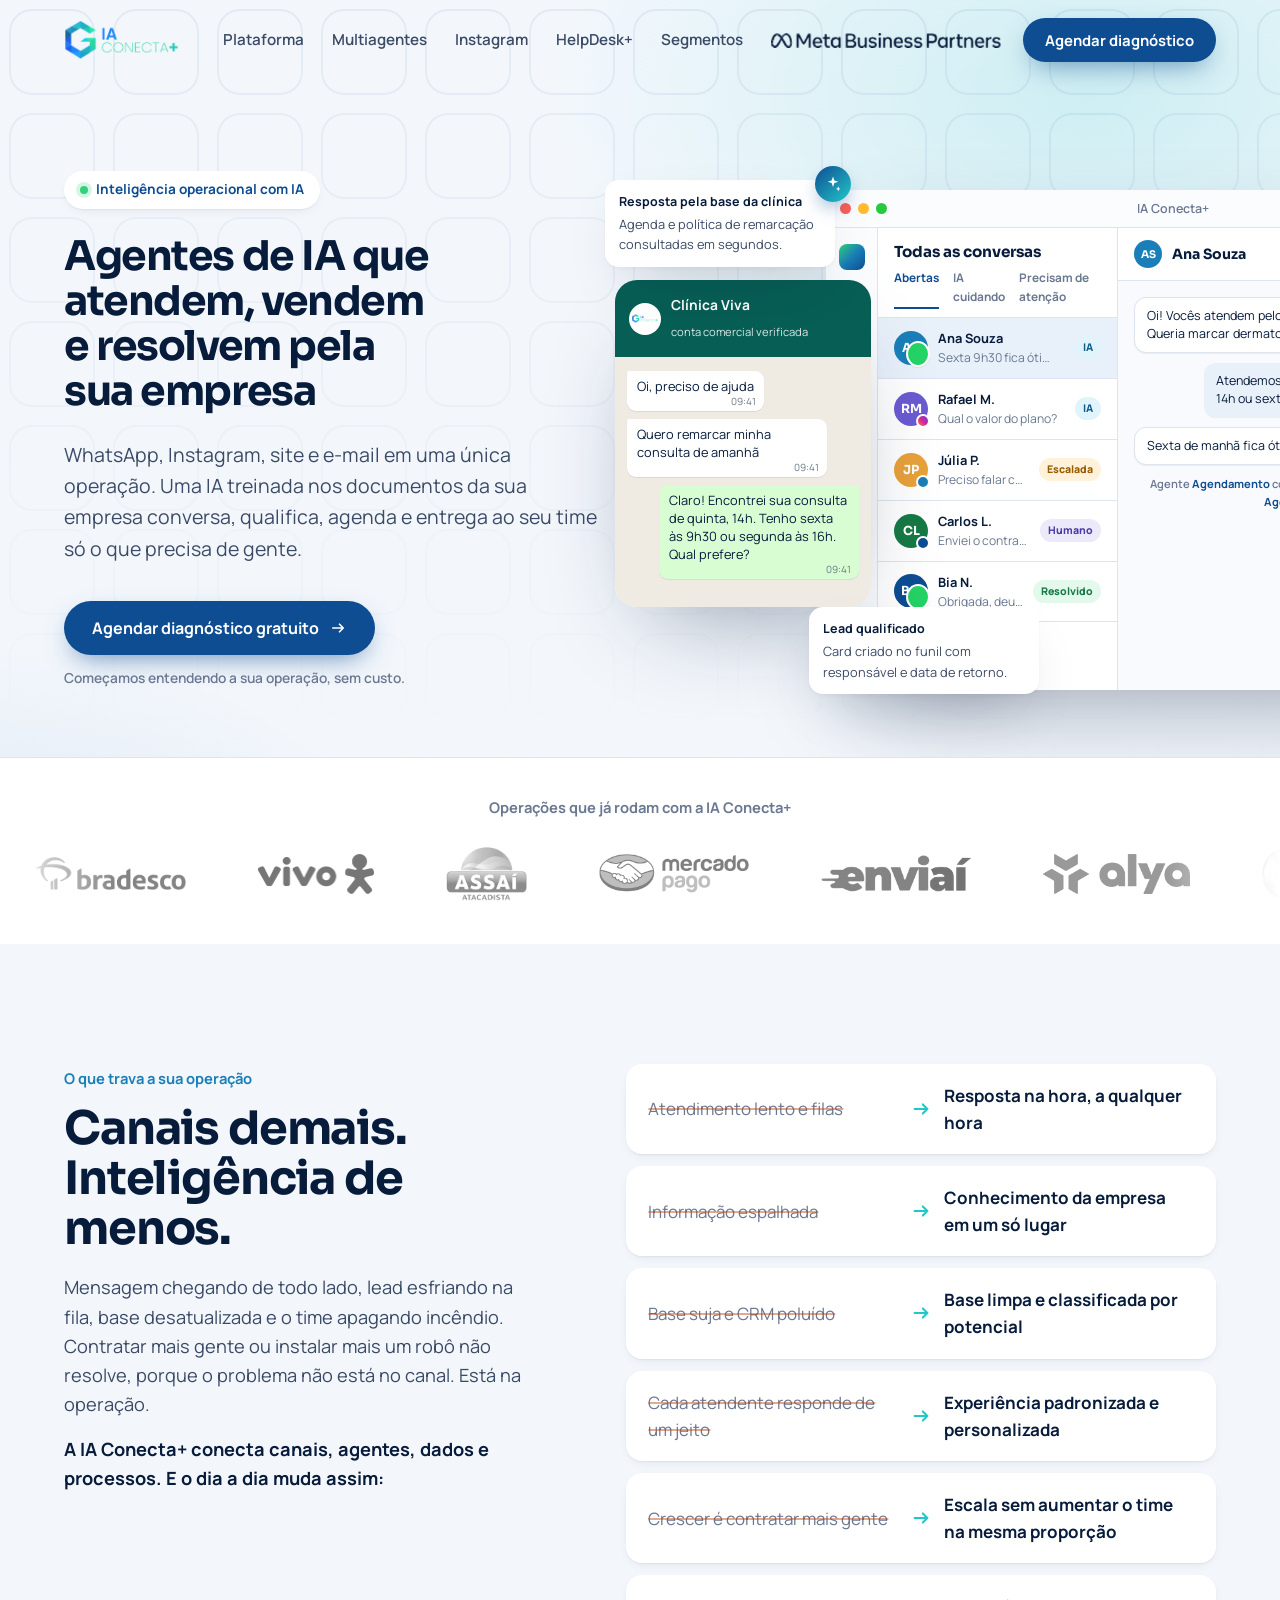
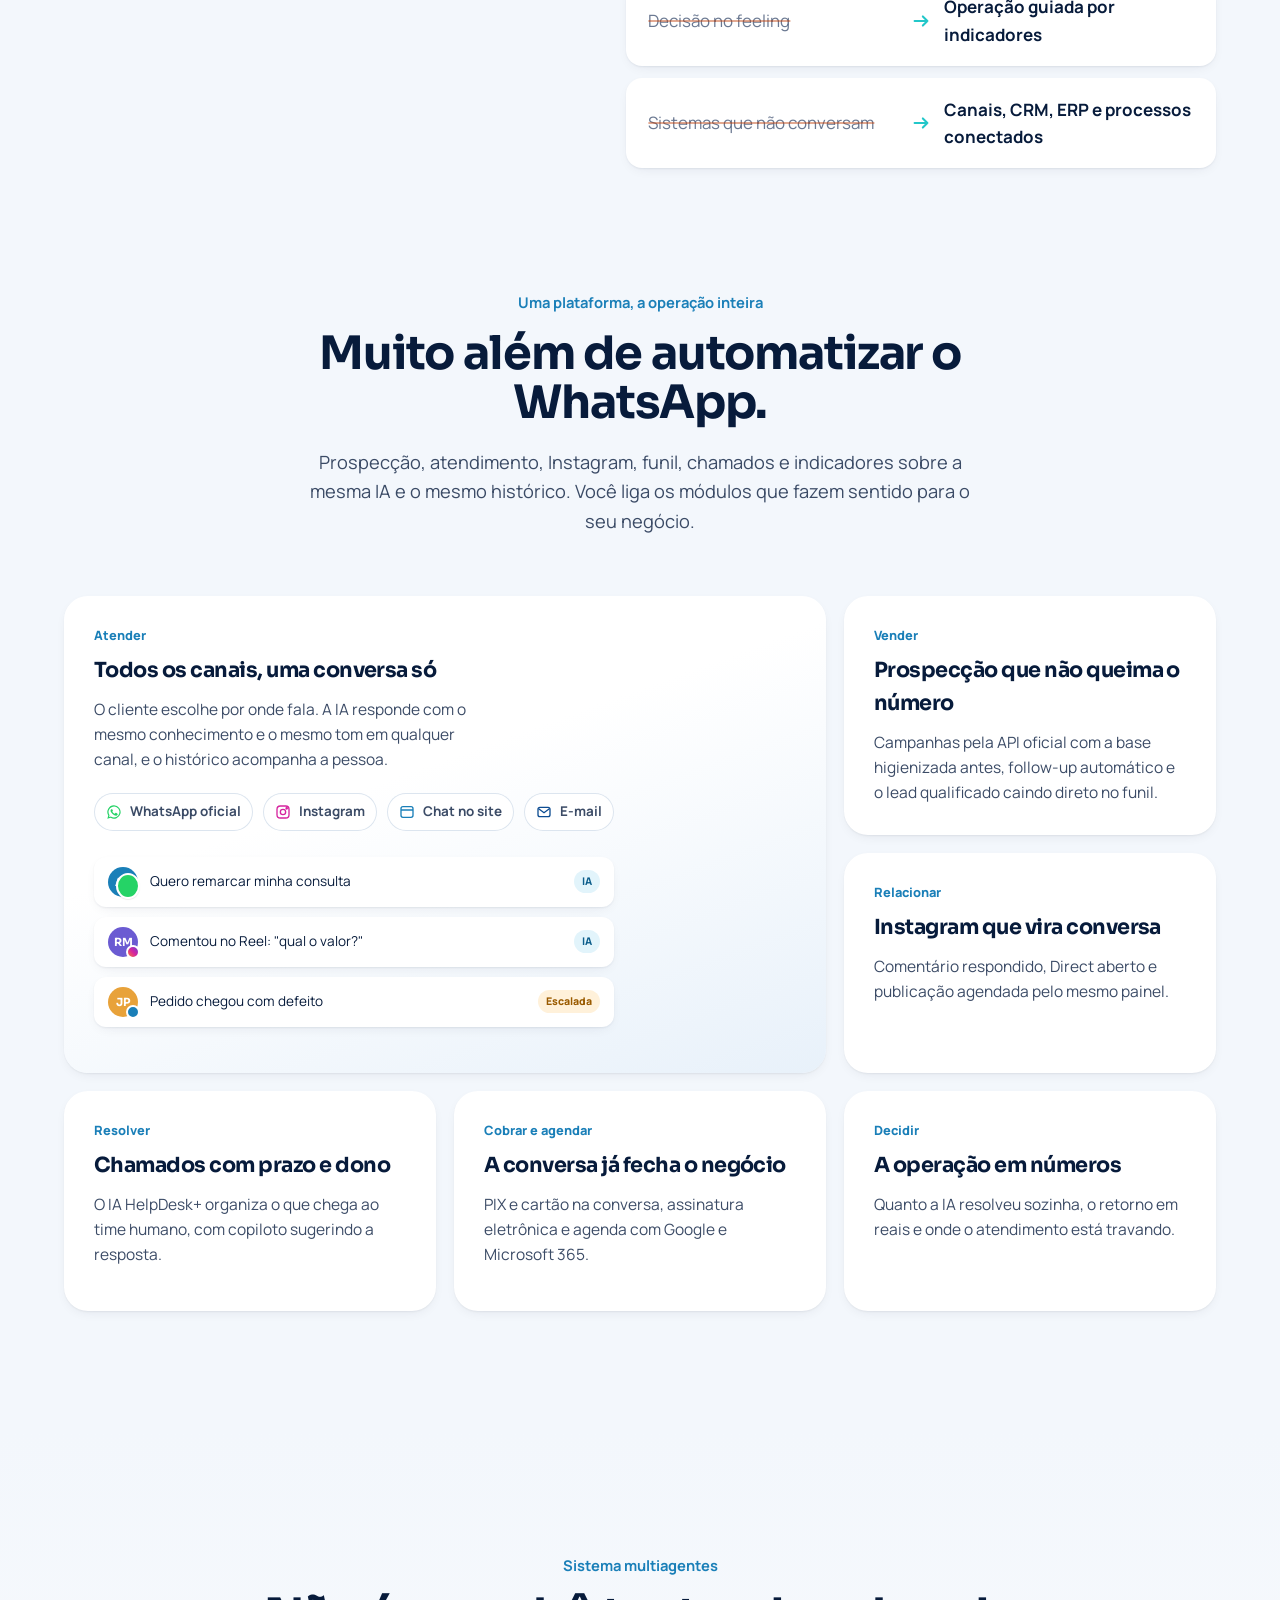
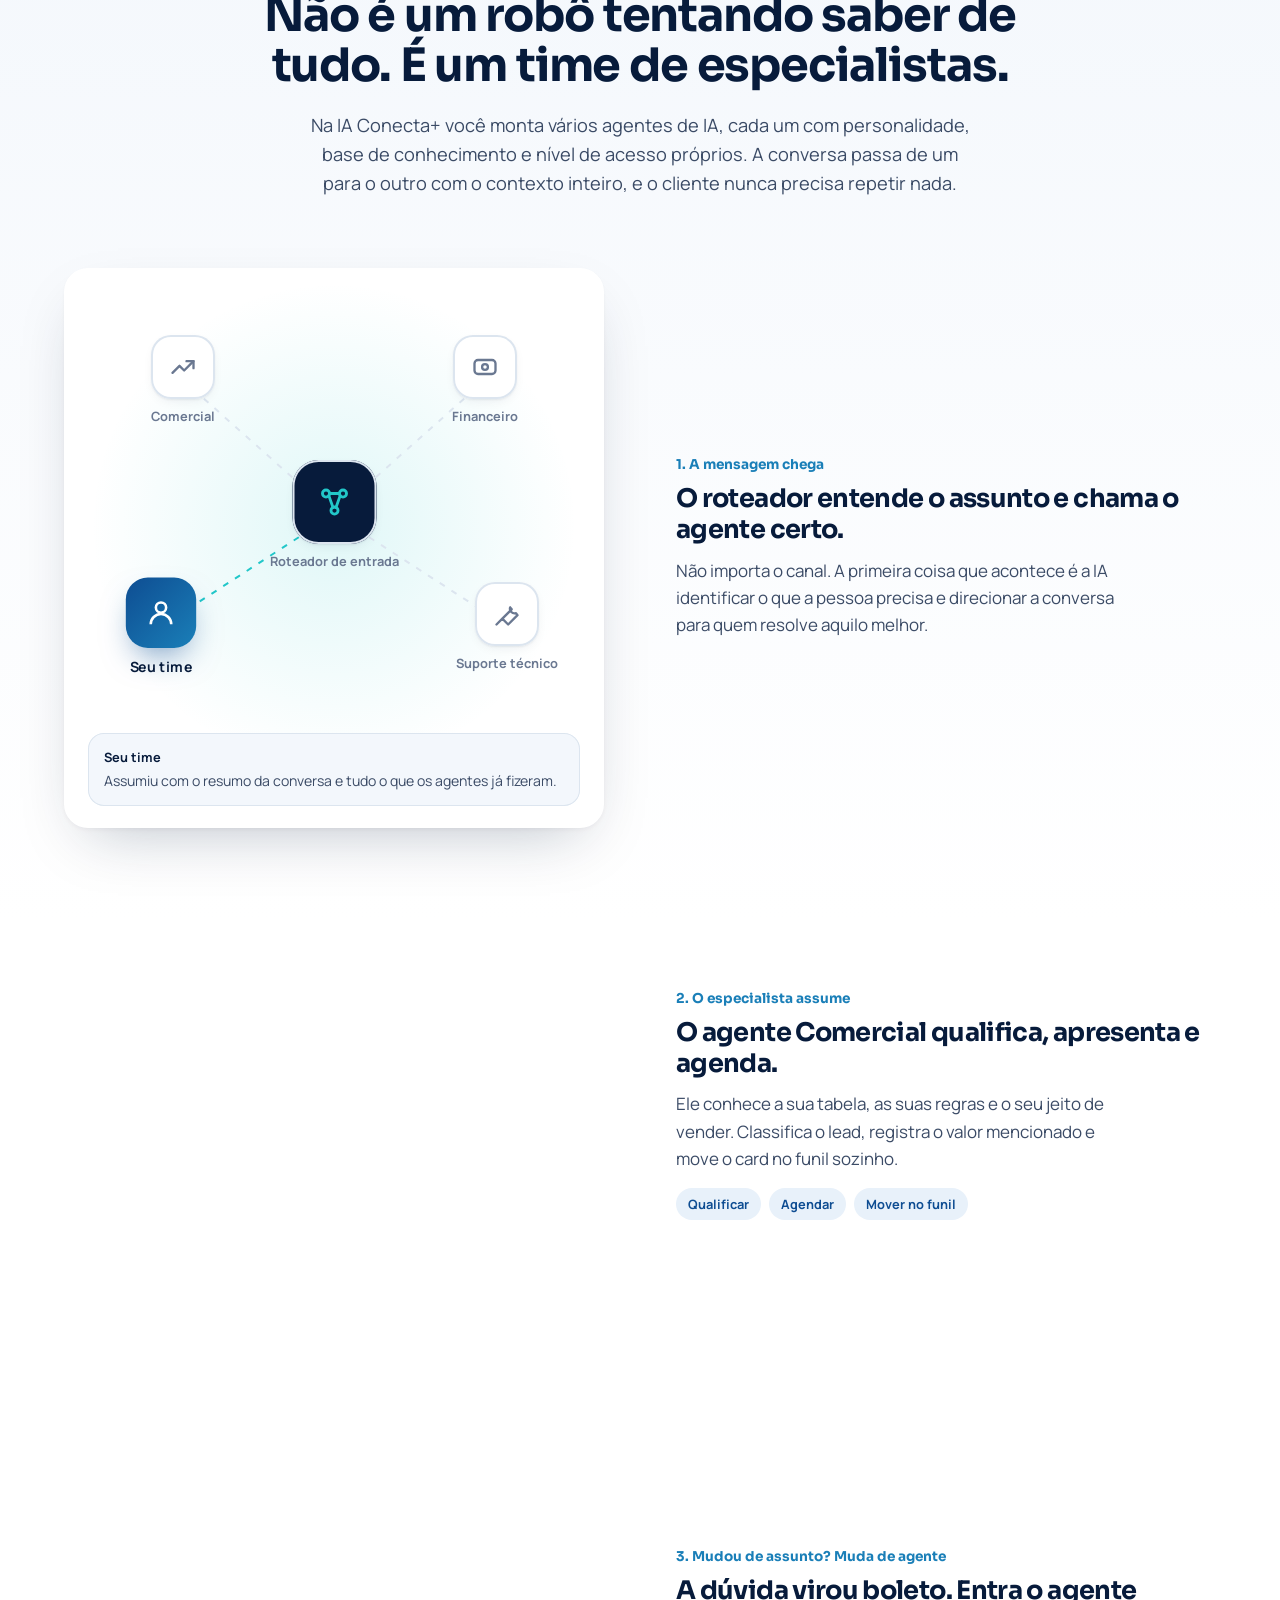
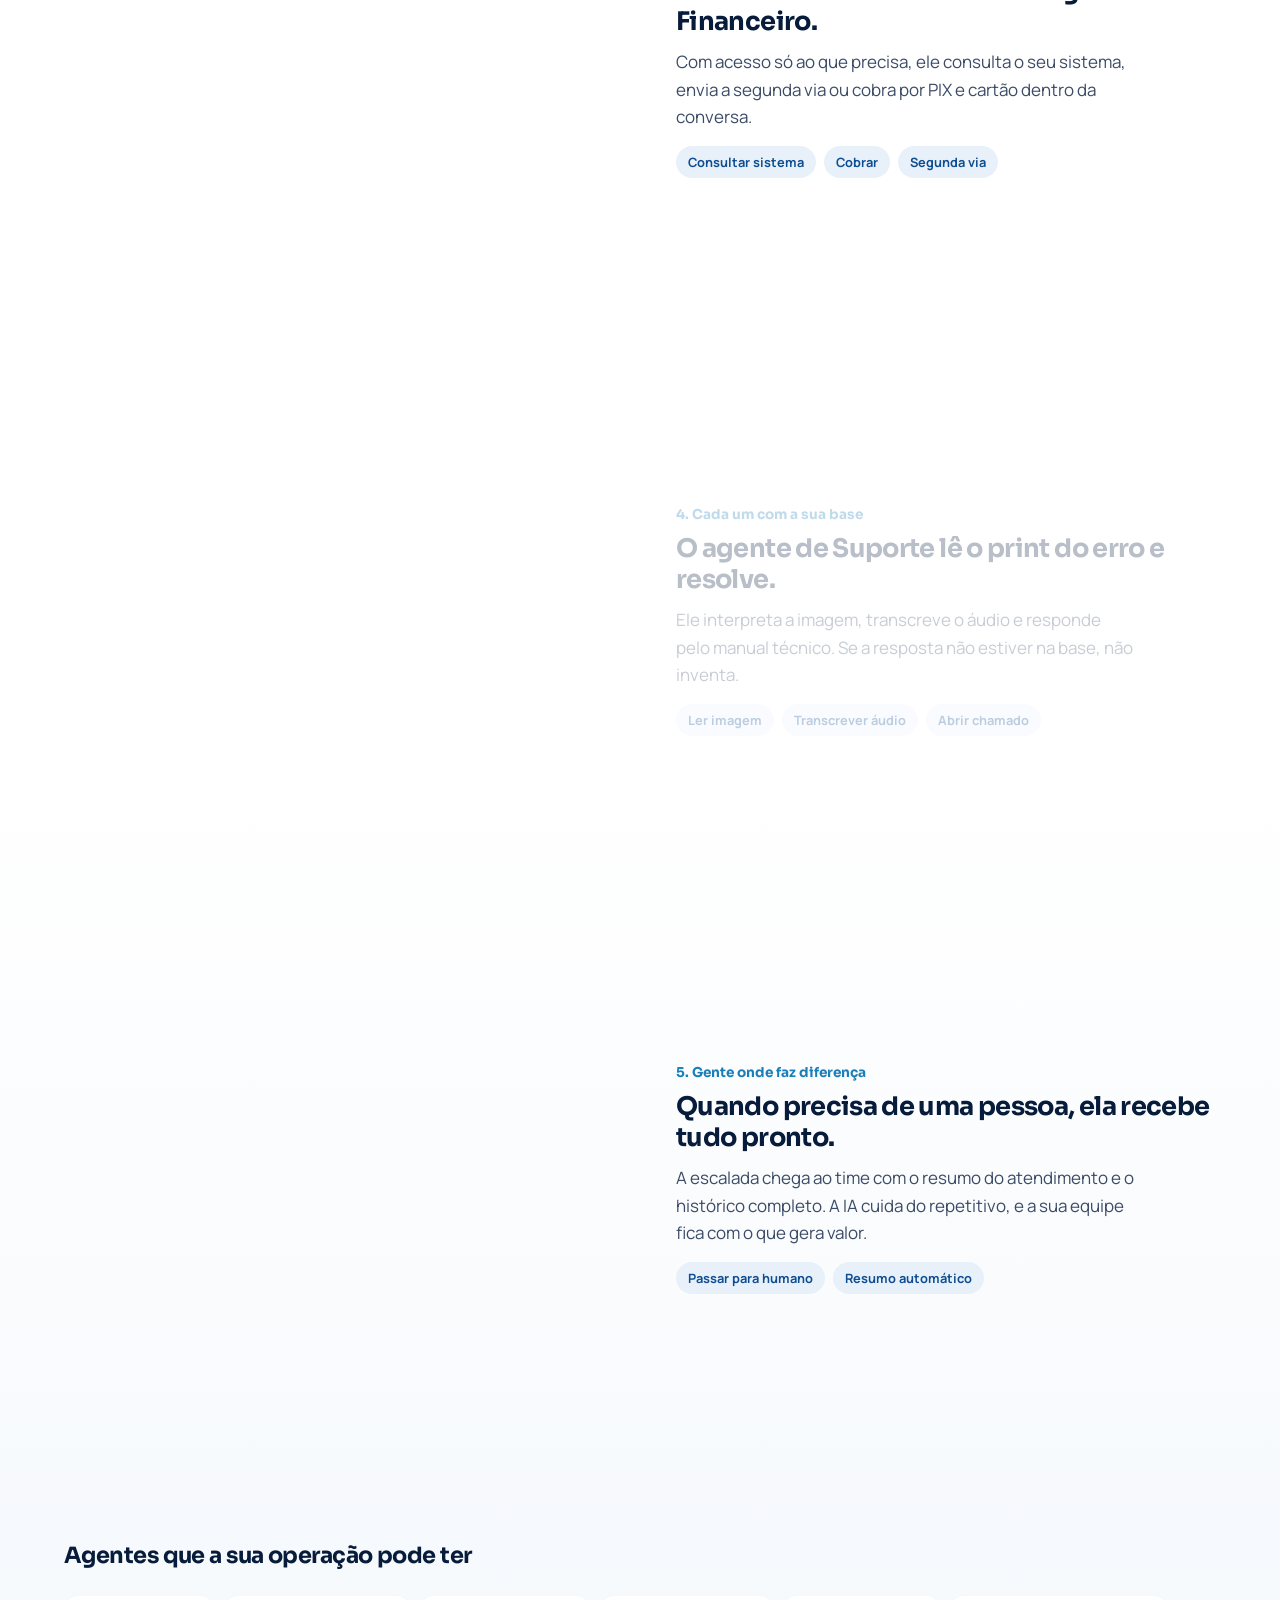
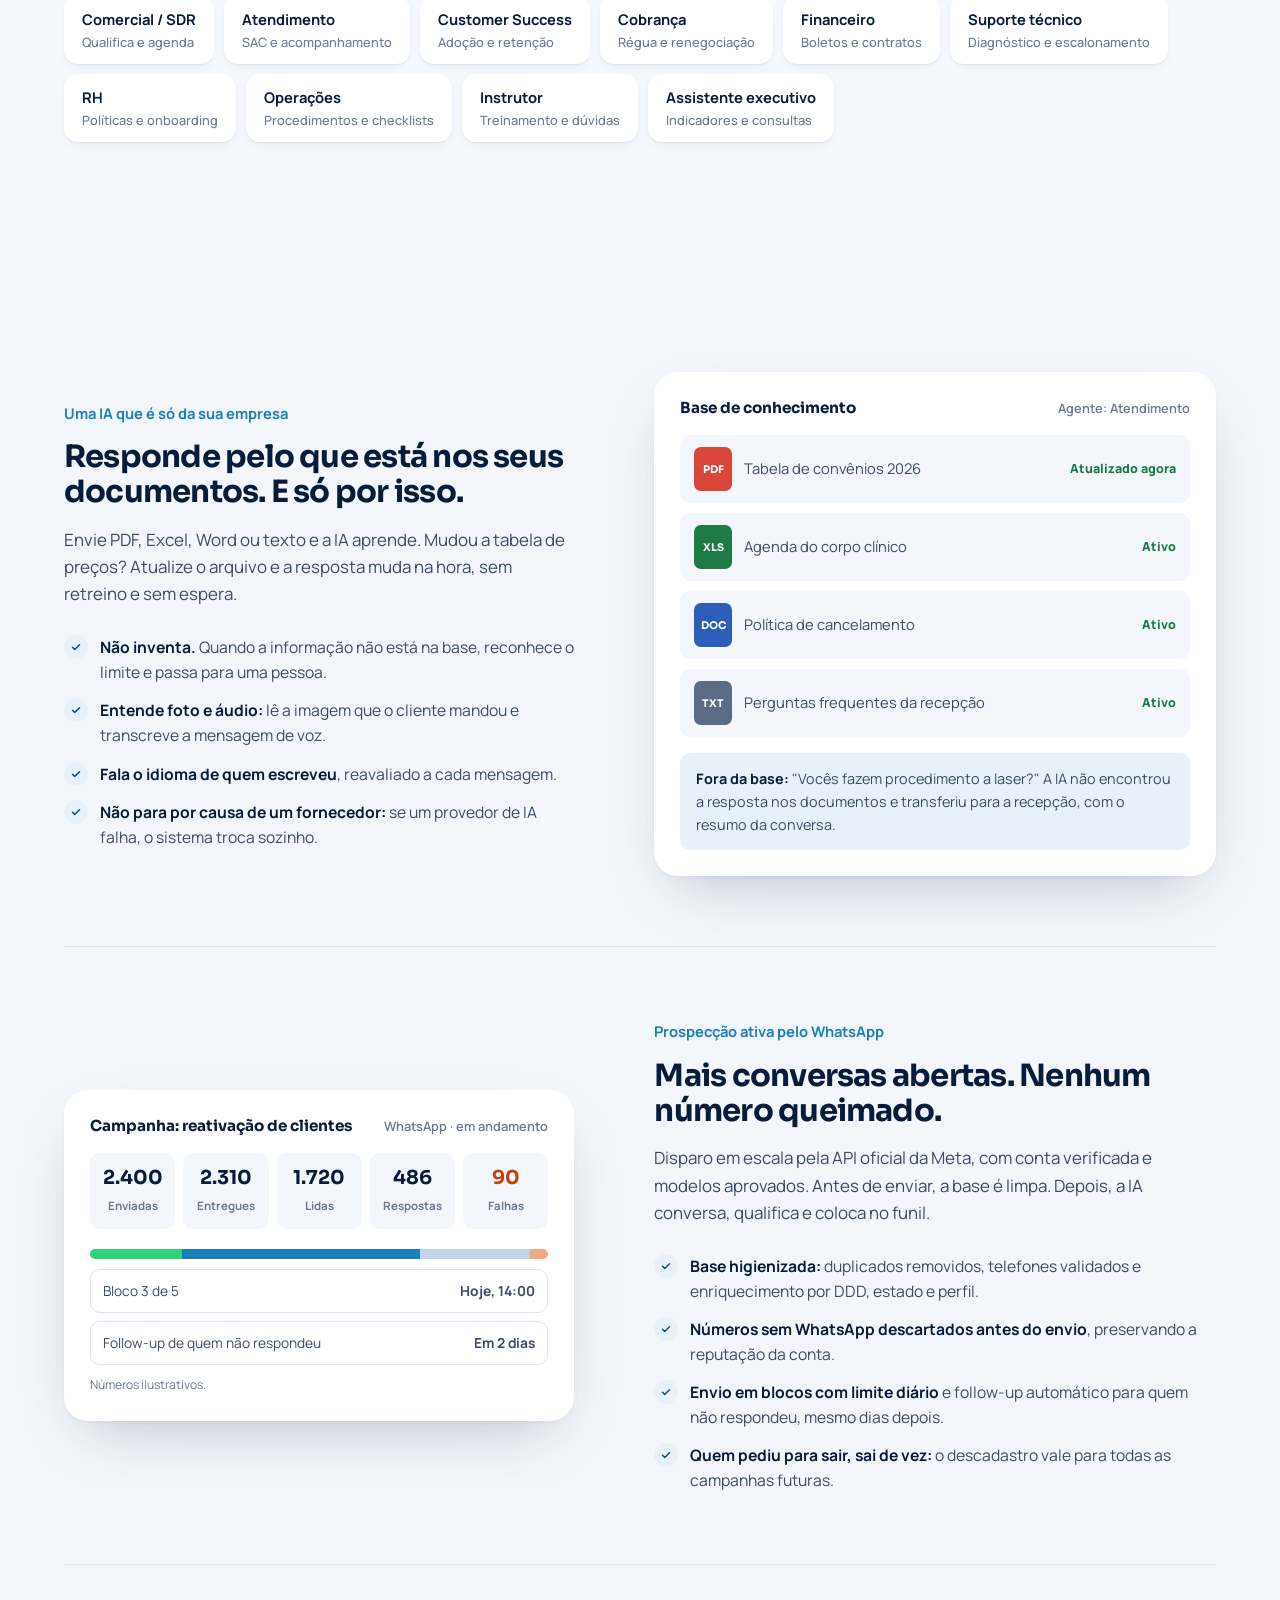
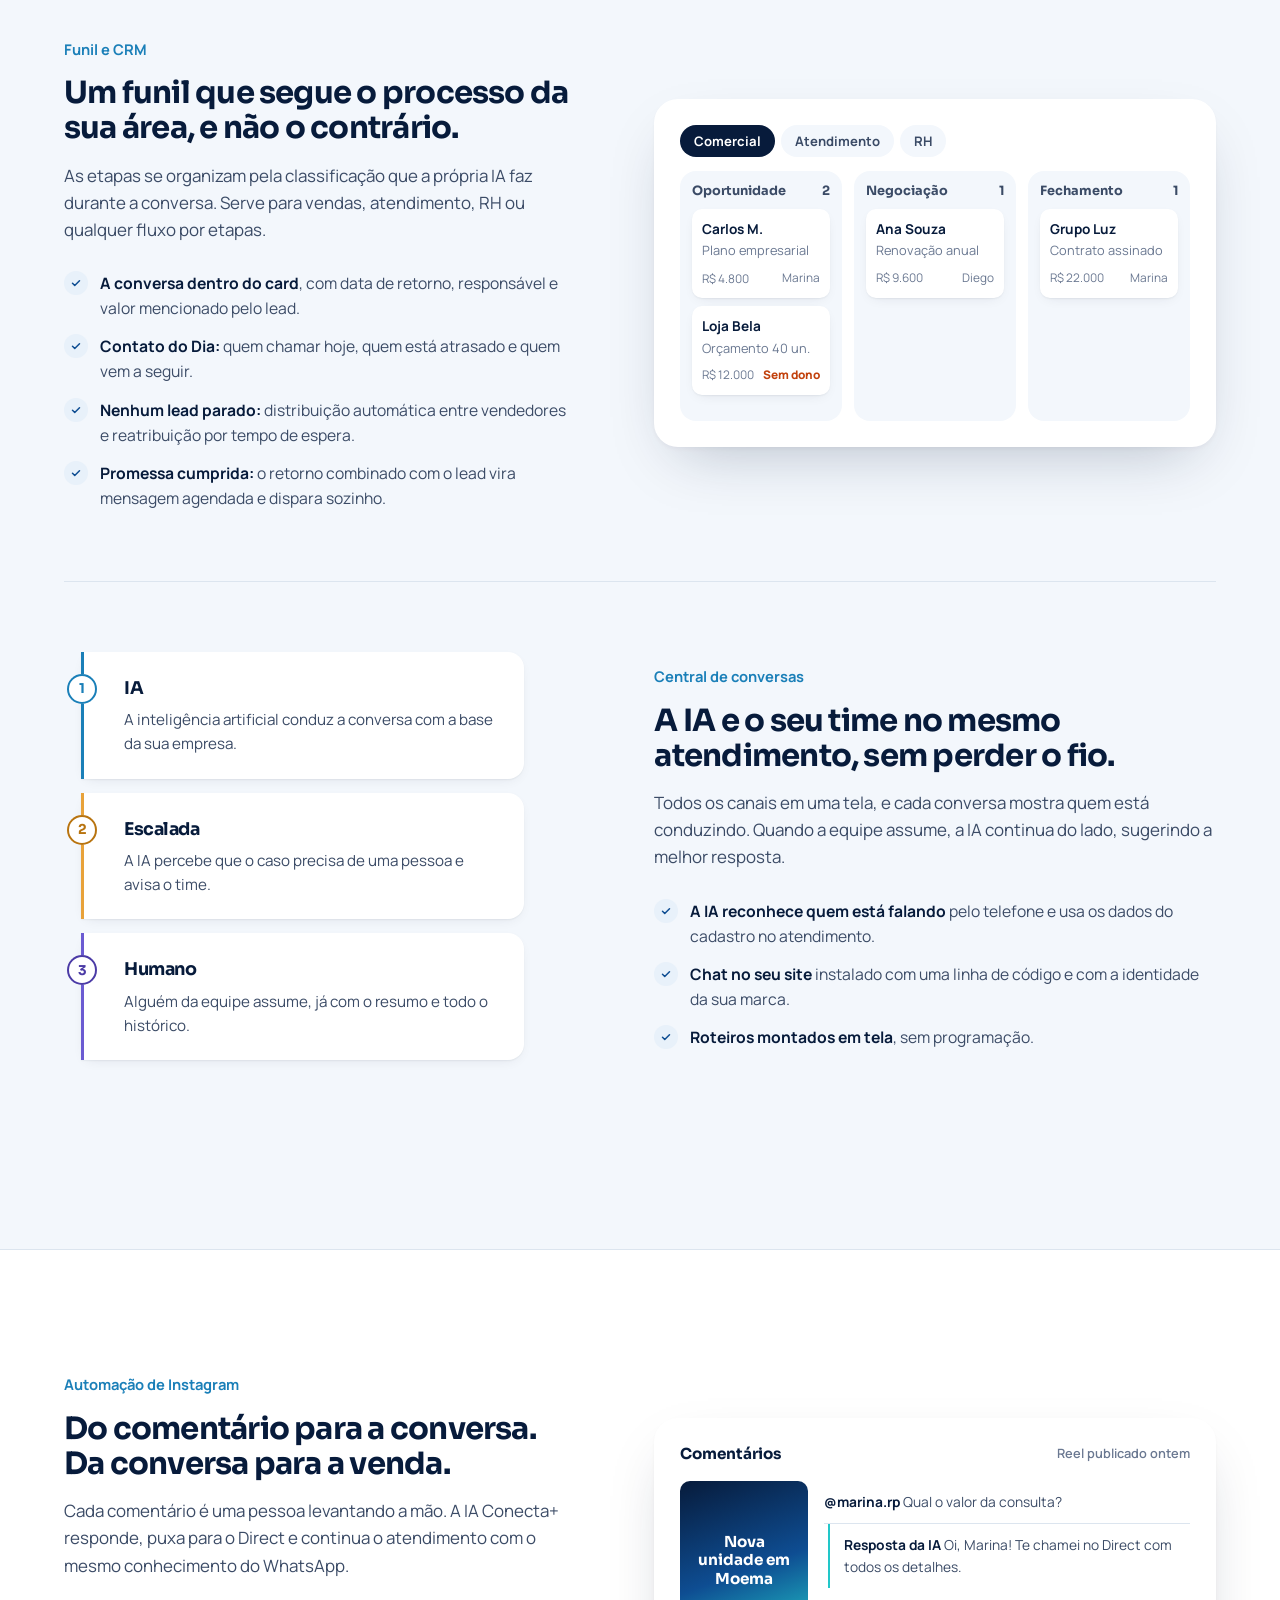
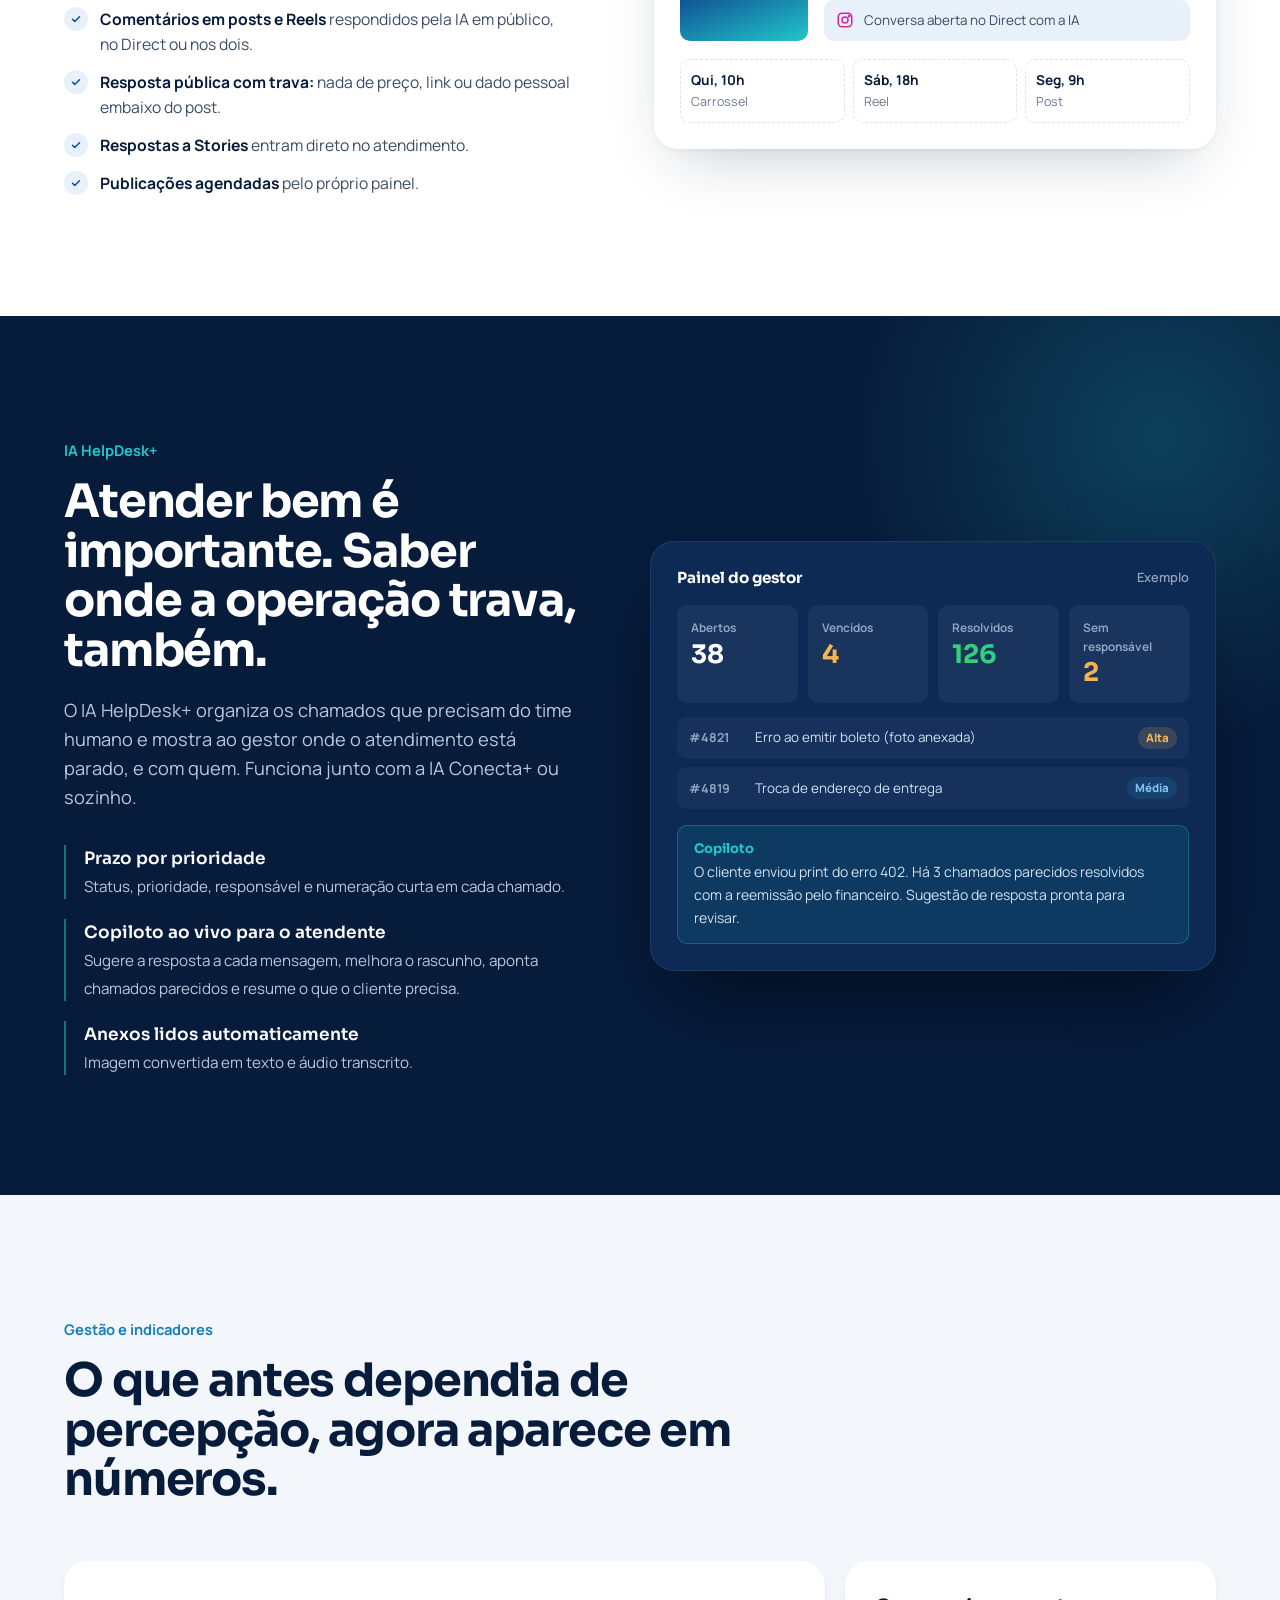
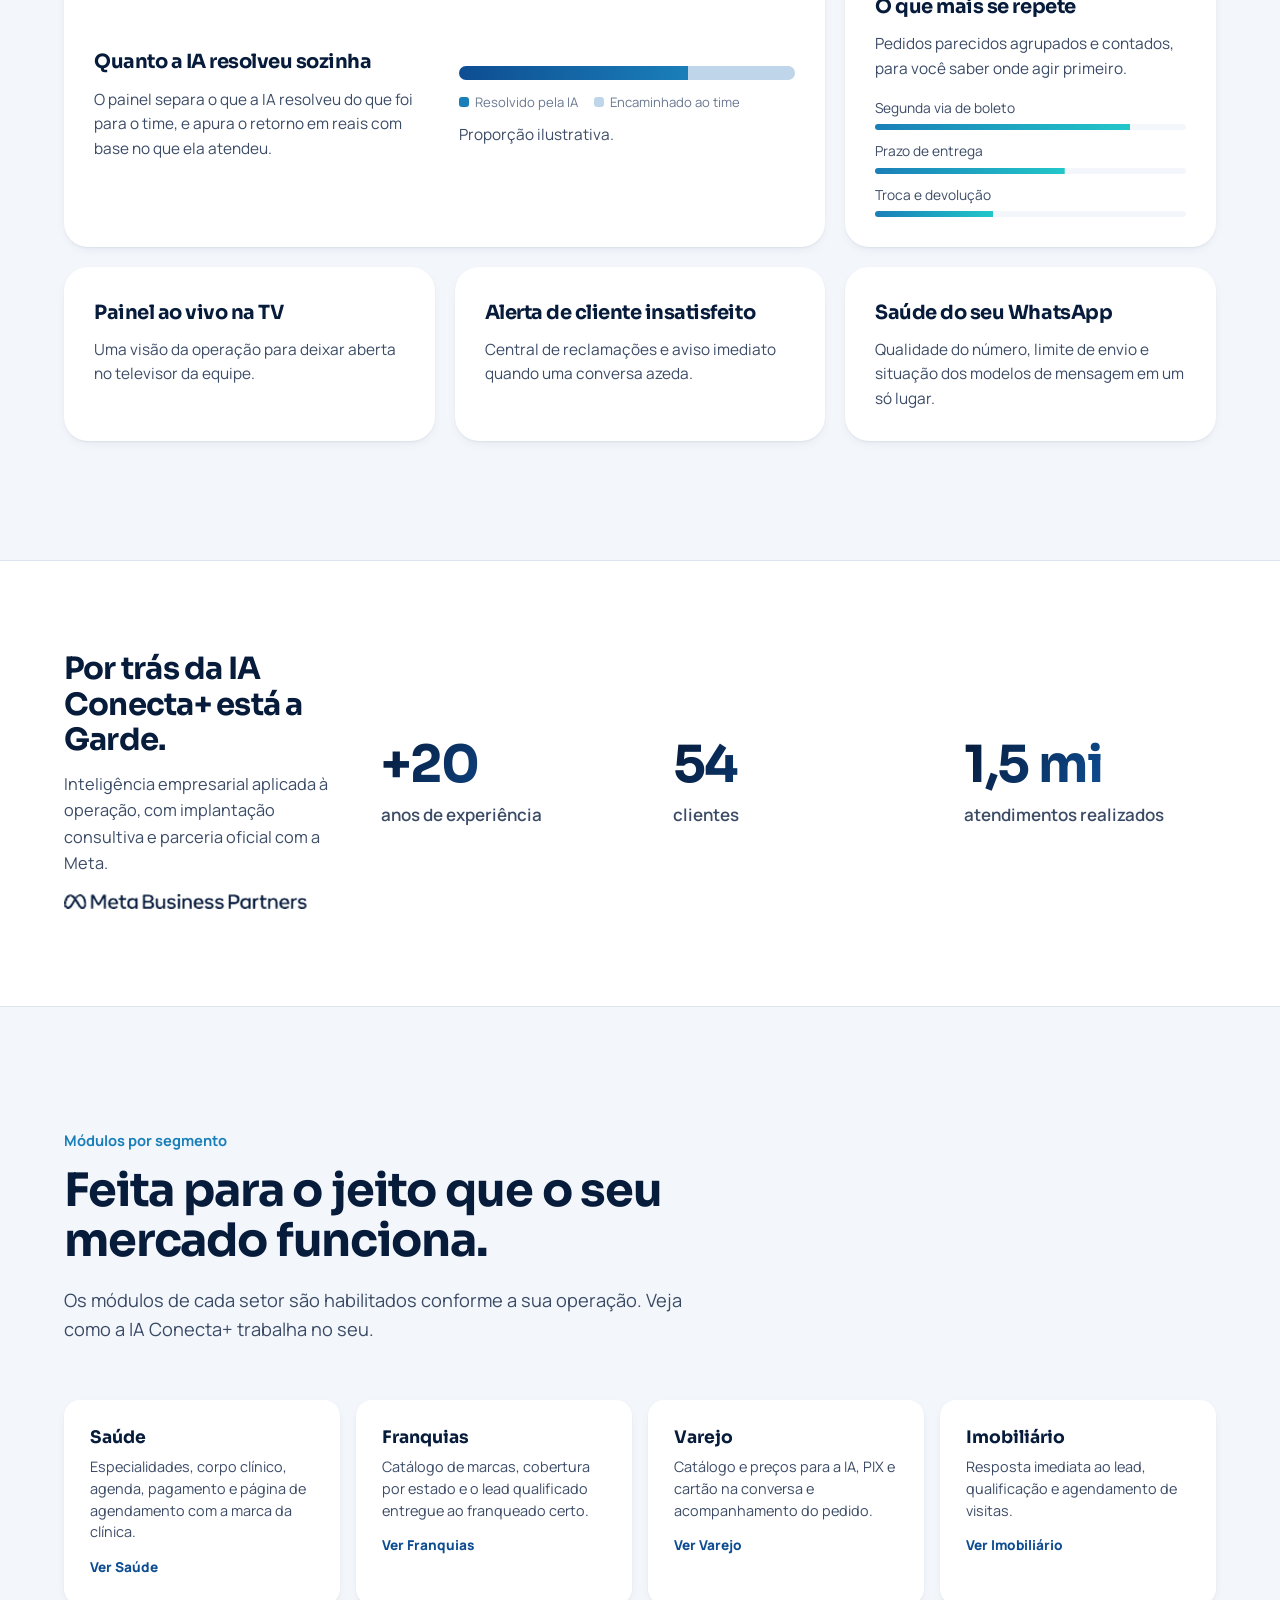
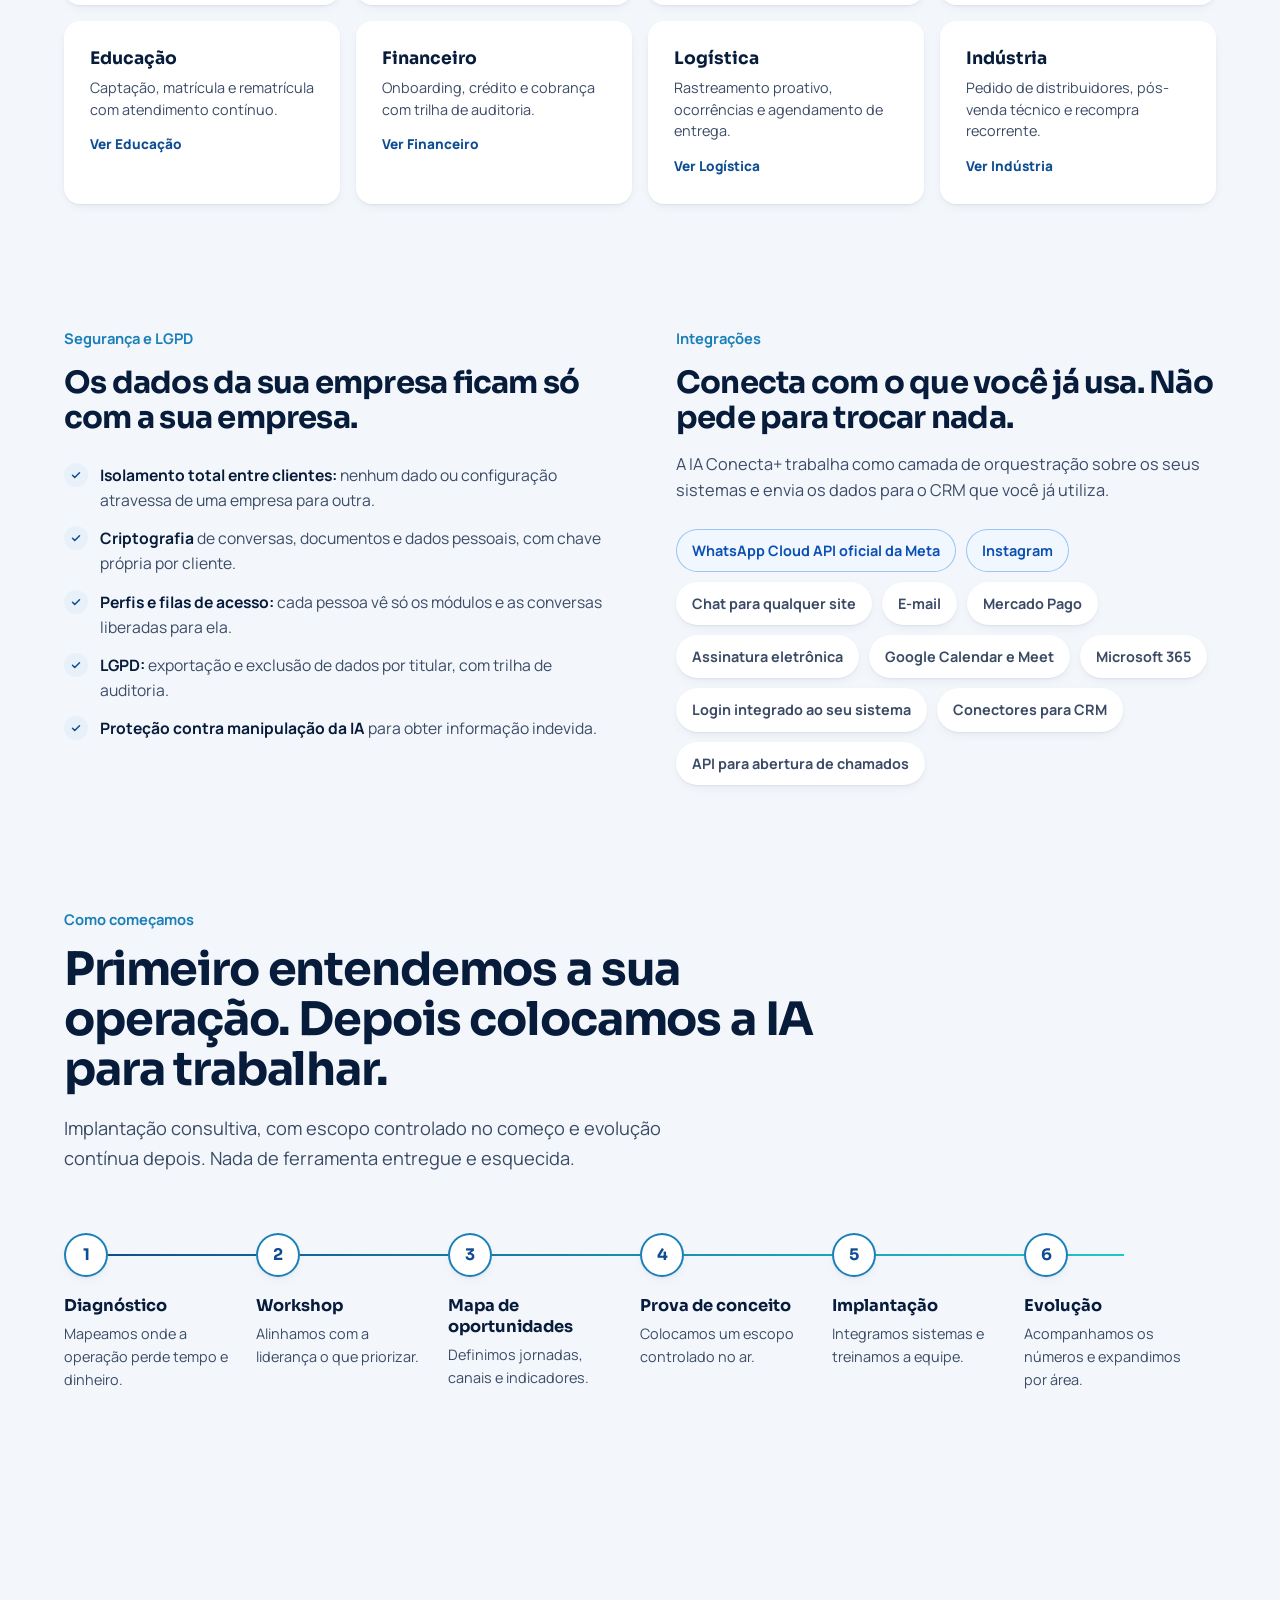
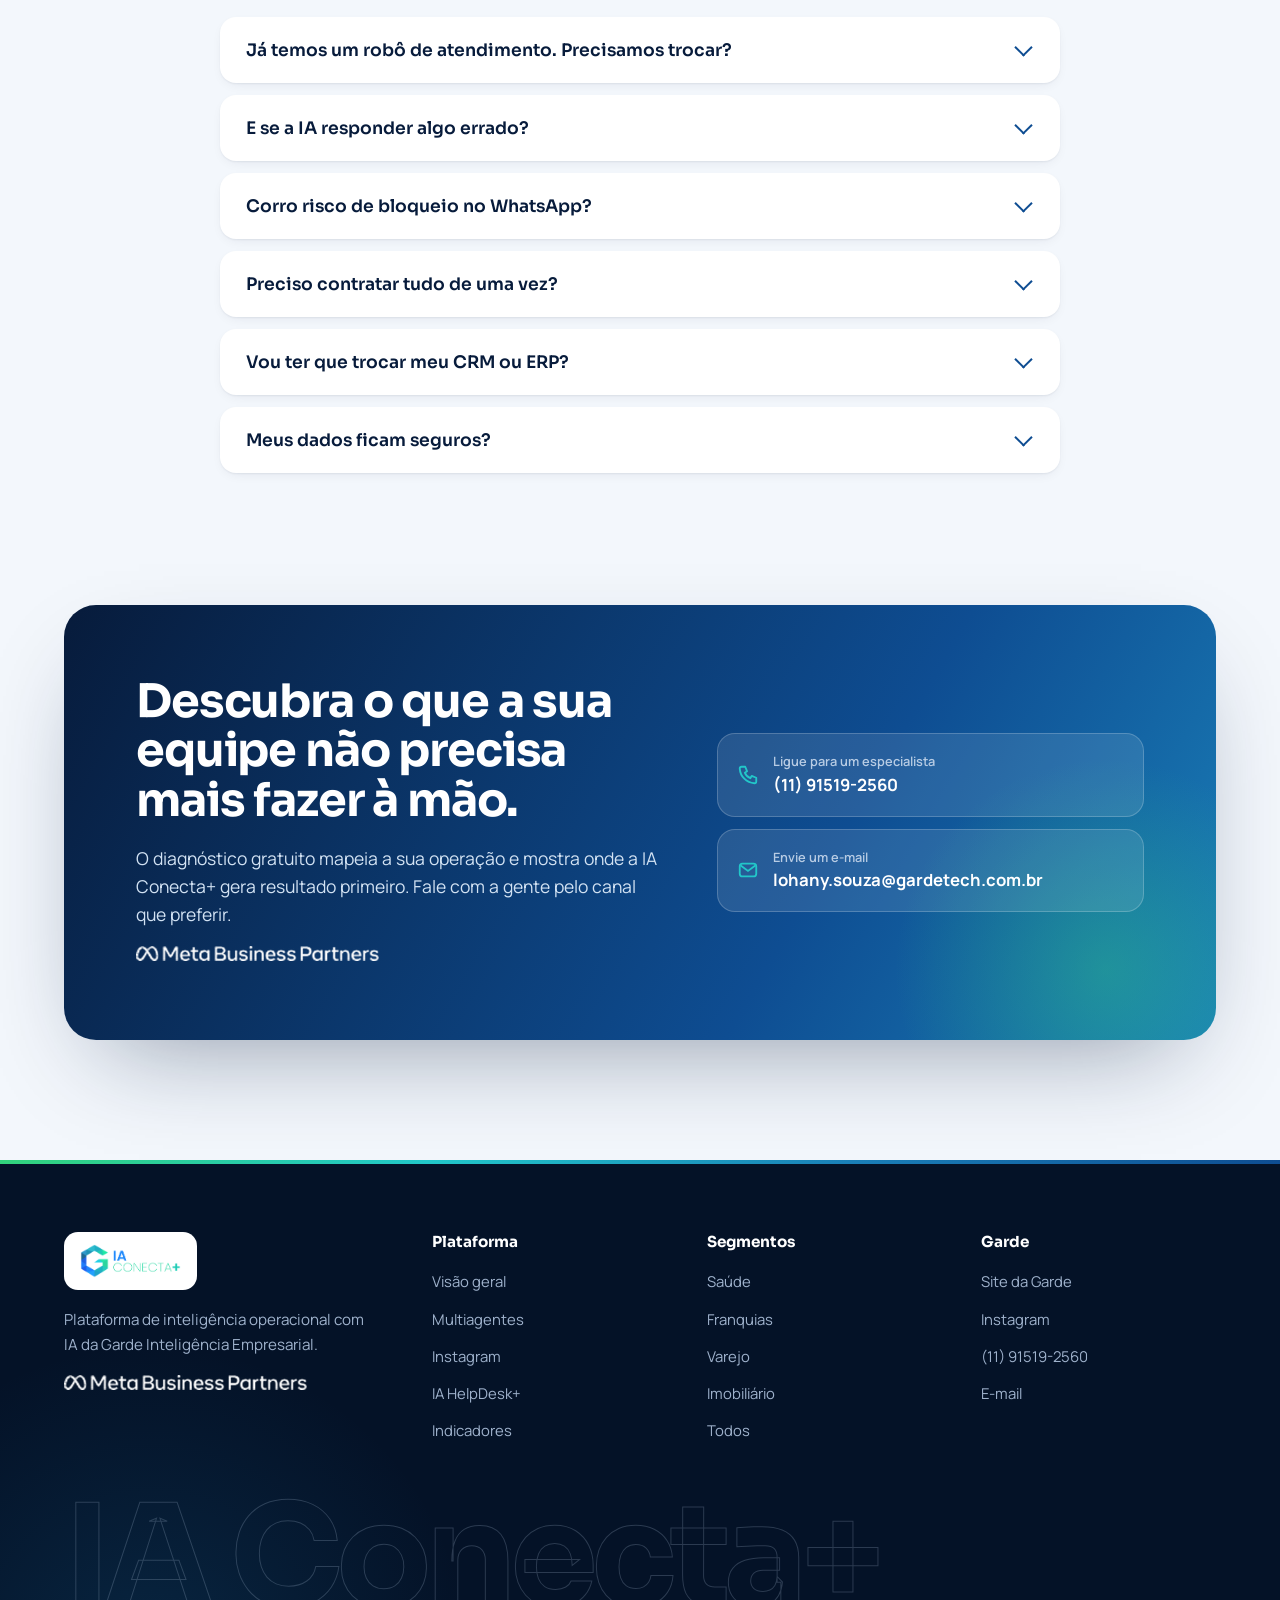
==== commit 8d1c801f: "Selo Meta Business Partners e título do hero menor Co-Authored-By: Claude Opus 5.5 <noreply@anthropi" ====
--- a/index.html
+++ b/index.html
@@ -4,7 +4,7 @@
 <meta charset="utf-8">
 <meta name="viewport" content="width=device-width, initial-scale=1">
 <title>IA Conecta+ | Agentes de IA que atendem, vendem e resolvem · Garde</title>
-<meta name="description" content="Agentes de IA treinados nos documentos da sua empresa atendendo WhatsApp, Instagram, site e e-mail, com funil de vendas, campanhas e chamados em uma única operação. Parceiro oficial Meta.">
+<meta name="description" content="Agentes de IA treinados nos documentos da sua empresa atendendo WhatsApp, Instagram, site e e-mail, com funil de vendas, campanhas e chamados em uma única operação. Meta Business Partner.">
 <meta property="og:title" content="IA Conecta+ | Agentes de IA que atendem, vendem e resolvem">
 <meta property="og:description" content="WhatsApp, Instagram, site e e-mail em uma única operação, com agentes de IA treinados nos documentos da sua empresa.">
 <meta property="og:type" content="website">
@@ -53,16 +53,14 @@
 .progress{position:fixed;top:0;left:0;height:3px;width:100%;transform-origin:0 50%;transform:scaleX(var(--p,0));background:linear-gradient(90deg,var(--blue),var(--turq),var(--green));z-index:60}
 
 /* botões */
-.btn{display:inline-flex;align-items:center;gap:10px;padding:16px 28px;border-radius:999px;font:700 1rem var(--text);text-decoration:none;border:0;cursor:pointer;transition:transform .25s var(--ease),box-shadow .25s,background .25s}
+.btn{display:inline-flex;align-items:center;gap:10px;white-space:nowrap;padding:16px 28px;border-radius:999px;font:700 1rem var(--text);text-decoration:none;border:0;cursor:pointer;transition:transform .25s var(--ease),box-shadow .25s,background .25s}
 .btn-primary{background:var(--blue);color:#fff;box-shadow:0 10px 28px -10px rgba(14,77,146,.7)}
 .btn-primary:hover{background:var(--navy);transform:translateY(-2px);box-shadow:0 16px 34px -12px rgba(7,27,59,.7)}
 .btn svg{width:18px;height:18px;flex:none}
 
 /* selo Meta */
-.meta{display:inline-flex;align-items:center;gap:8px;font-weight:600;font-size:.9rem;color:var(--ink-2);white-space:nowrap}
-.meta i{width:24px;height:24px;border-radius:50%;display:grid;place-items:center;background:linear-gradient(135deg,#0668E1,#0A84FF);color:#fff;font-style:normal}
-.meta i svg{width:13px;height:13px}
-.meta b{color:var(--ink);font-weight:800}
+.meta{display:inline-flex;align-items:center}
+.meta img{height:15px;width:auto}
 
 /* header */
 header{position:fixed;top:0;left:0;right:0;z-index:50;transition:background .3s,box-shadow .3s}
@@ -89,7 +87,7 @@
 .hero-grid{position:relative;display:grid;grid-template-columns:1fr 1.08fr;gap:40px;align-items:center;min-height:560px}
 .pill{display:inline-flex;align-items:center;gap:8px;padding:8px 16px;border-radius:999px;background:var(--paper);box-shadow:var(--sh-1);font-weight:700;font-size:.85rem;color:var(--blue)}
 .pill::before{content:"";width:8px;height:8px;border-radius:50%;background:var(--green);box-shadow:0 0 0 4px rgba(50,210,124,.2)}
-.hero h1{font-size:clamp(2.5rem,4.3vw,3.7rem);line-height:1.02;margin:26px 0 24px;letter-spacing:-.035em}
+.hero h1{font-size:clamp(2.1rem,3.2vw,2.85rem);line-height:1.1;text-wrap:balance;margin:26px 0 24px;letter-spacing:-.035em}
 .hero .lead{font-size:1.22rem}
 .hero-cta{margin-top:38px;display:flex;flex-direction:column;align-items:flex-start;gap:12px}
 .hero-cta small{color:var(--ink-3);font-weight:600;font-size:.86rem}
@@ -111,6 +109,7 @@
 .list .tb span:first-child{color:var(--blue);box-shadow:0 2px 0 var(--blue)}
 .conv{display:grid;grid-template-columns:34px 1fr auto;gap:10px;align-items:center;padding:10px 16px;border-bottom:1px solid var(--line);font-size:.76rem}
 .conv.on{background:var(--mist)}
+.conv>div{min-width:0}
 .av{width:34px;height:34px;border-radius:50%;display:grid;place-items:center;font:700 .78rem var(--display);color:#fff;position:relative;flex:none}
 .av em{position:absolute;right:-2px;bottom:-2px;width:14px;height:14px;border-radius:50%;border:2px solid #fff}
 .av em.w{background:var(--wa)}.av em.g{background:linear-gradient(45deg,#F6763A,#D6249F,#6C3FD1)}.av em.s{background:var(--cyan)}.av em.m{background:var(--blue)}
@@ -460,7 +459,7 @@
       <a href="#segmentos">Segmentos</a>
     </nav>
     <div class="right">
-      <span class="meta"><i><svg><use href="#i-check"/></svg></i>Parceiro oficial <b>Meta</b></span>
+      <span class="meta"><img src="/assets/marca/meta-business-partners-navy.png" alt="Meta Business Partners" width="211" height="13"></span>
       <a class="btn btn-primary" href="#diagnostico">Agendar diagnóstico</a>
       <button class="menu-btn" aria-label="Abrir menu" aria-controls="menu" aria-expanded="false"><svg width="24" height="24" viewBox="0 0 24 24" fill="none" stroke="currentColor" stroke-width="2"><path d="M4 7h16M4 12h16M4 17h16"/></svg></button>
     </div>
@@ -859,7 +858,7 @@
     <div data-r="left">
       <h2 class="h3">Por trás da IA Conecta+ está a Garde.</h2>
       <p class="lead" style="margin-top:14px;font-size:1.02rem">Inteligência empresarial aplicada à operação, com implantação consultiva e parceria oficial com a Meta.</p>
-      <p class="meta" style="margin-top:18px"><i><svg><use href="#i-check"/></svg></i>Parceiro oficial <b>Meta</b></p>
+      <p class="meta" style="margin-top:18px"><img src="/assets/marca/meta-business-partners-navy.png" alt="Meta Business Partners" width="211" height="13"></p>
     </div>
     <div class="stat" data-r style="--d:.05s"><b data-count="20" data-pre="+">+20</b><span>anos de experiência</span></div>
     <div class="stat" data-r style="--d:.15s"><b data-count="54">54</b><span>clientes</span></div>
@@ -954,7 +953,7 @@
       <div style="position:relative;z-index:1">
         <h2 class="h2">Descubra o que a sua equipe não precisa mais fazer à mão.</h2>
         <p>O diagnóstico gratuito mapeia a sua operação e mostra onde a IA Conecta+ gera resultado primeiro. Fale com a gente pelo canal que preferir.</p>
-        <p class="meta"><i><svg><use href="#i-check"/></svg></i>Parceiro oficial <b>Meta</b></p>
+        <p class="meta"><img src="/assets/marca/meta-business-partners-white.png" alt="Meta Business Partners" width="211" height="13"></p>
       </div>
       <div class="contact">
         <a href="tel:+5511915192560"><svg><use href="#i-phone"/></svg><span><small>Ligue para um especialista</small><b>(11) 91519-2560</b></span></a>
@@ -971,7 +970,7 @@
       <div class="ft-brand">
         <a class="logo-w" href="/" aria-label="IA Conecta+"><img src="/assets/marca/logo-ia-conecta.png" alt="IA Conecta+" width="249" height="84"></a>
         <p>Plataforma de inteligência operacional com IA da Garde Inteligência Empresarial.</p>
-        <p class="meta"><i><svg><use href="#i-check"/></svg></i>Parceiro oficial <b>Meta</b></p>
+        <p class="meta"><img src="/assets/marca/meta-business-partners-white.png" alt="Meta Business Partners" width="211" height="13"></p>
       </div>
       <div><h6>Plataforma</h6><ul><li><a href="#plataforma">Visão geral</a></li><li><a href="#multiagentes">Multiagentes</a></li><li><a href="#instagram">Instagram</a></li><li><a href="#helpdesk">IA HelpDesk+</a></li><li><a href="#gestao">Indicadores</a></li></ul></div>
       <div><h6>Segmentos</h6><ul><li><a href="/segmentos/saude">Saúde</a></li><li><a href="/segmentos/franquias">Franquias</a></li><li><a href="/segmentos/varejo">Varejo</a></li><li><a href="/segmentos/imobiliario">Imobiliário</a></li><li><a href="/segmentos">Todos</a></li></ul></div>
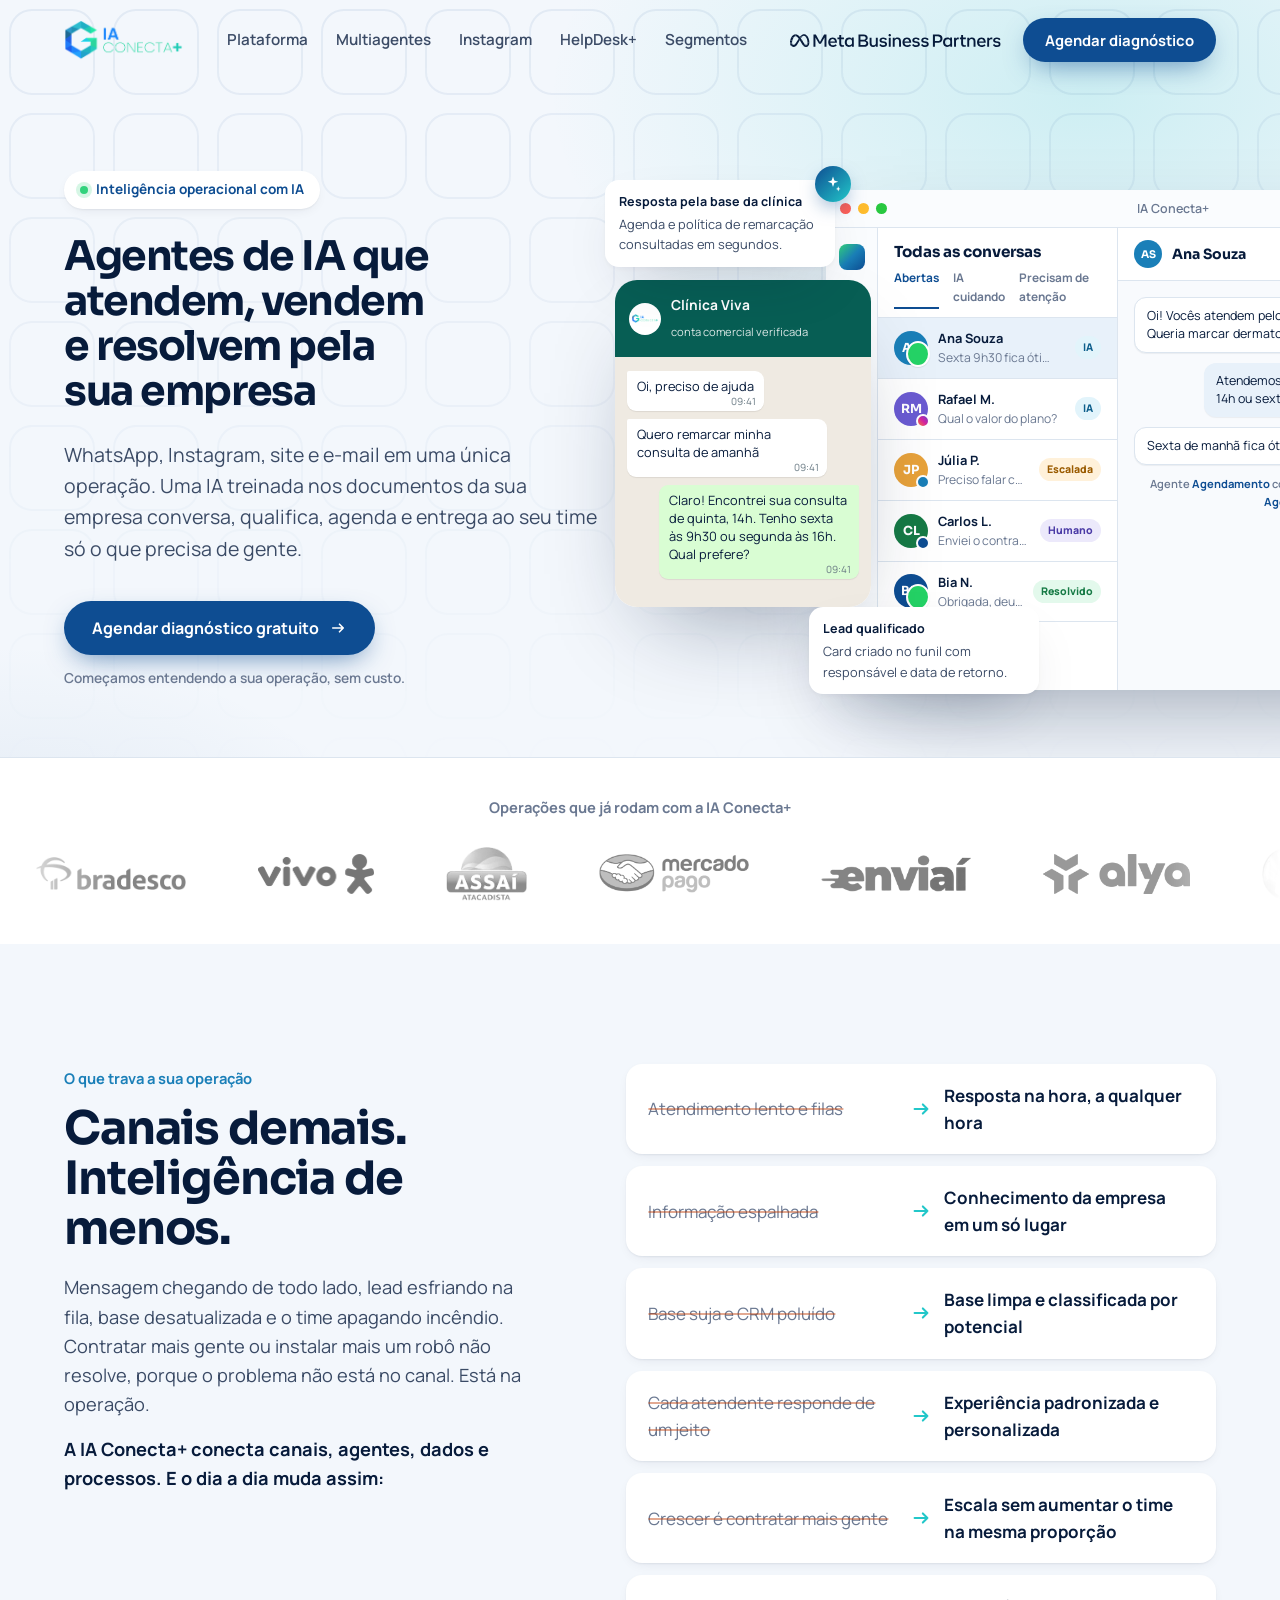
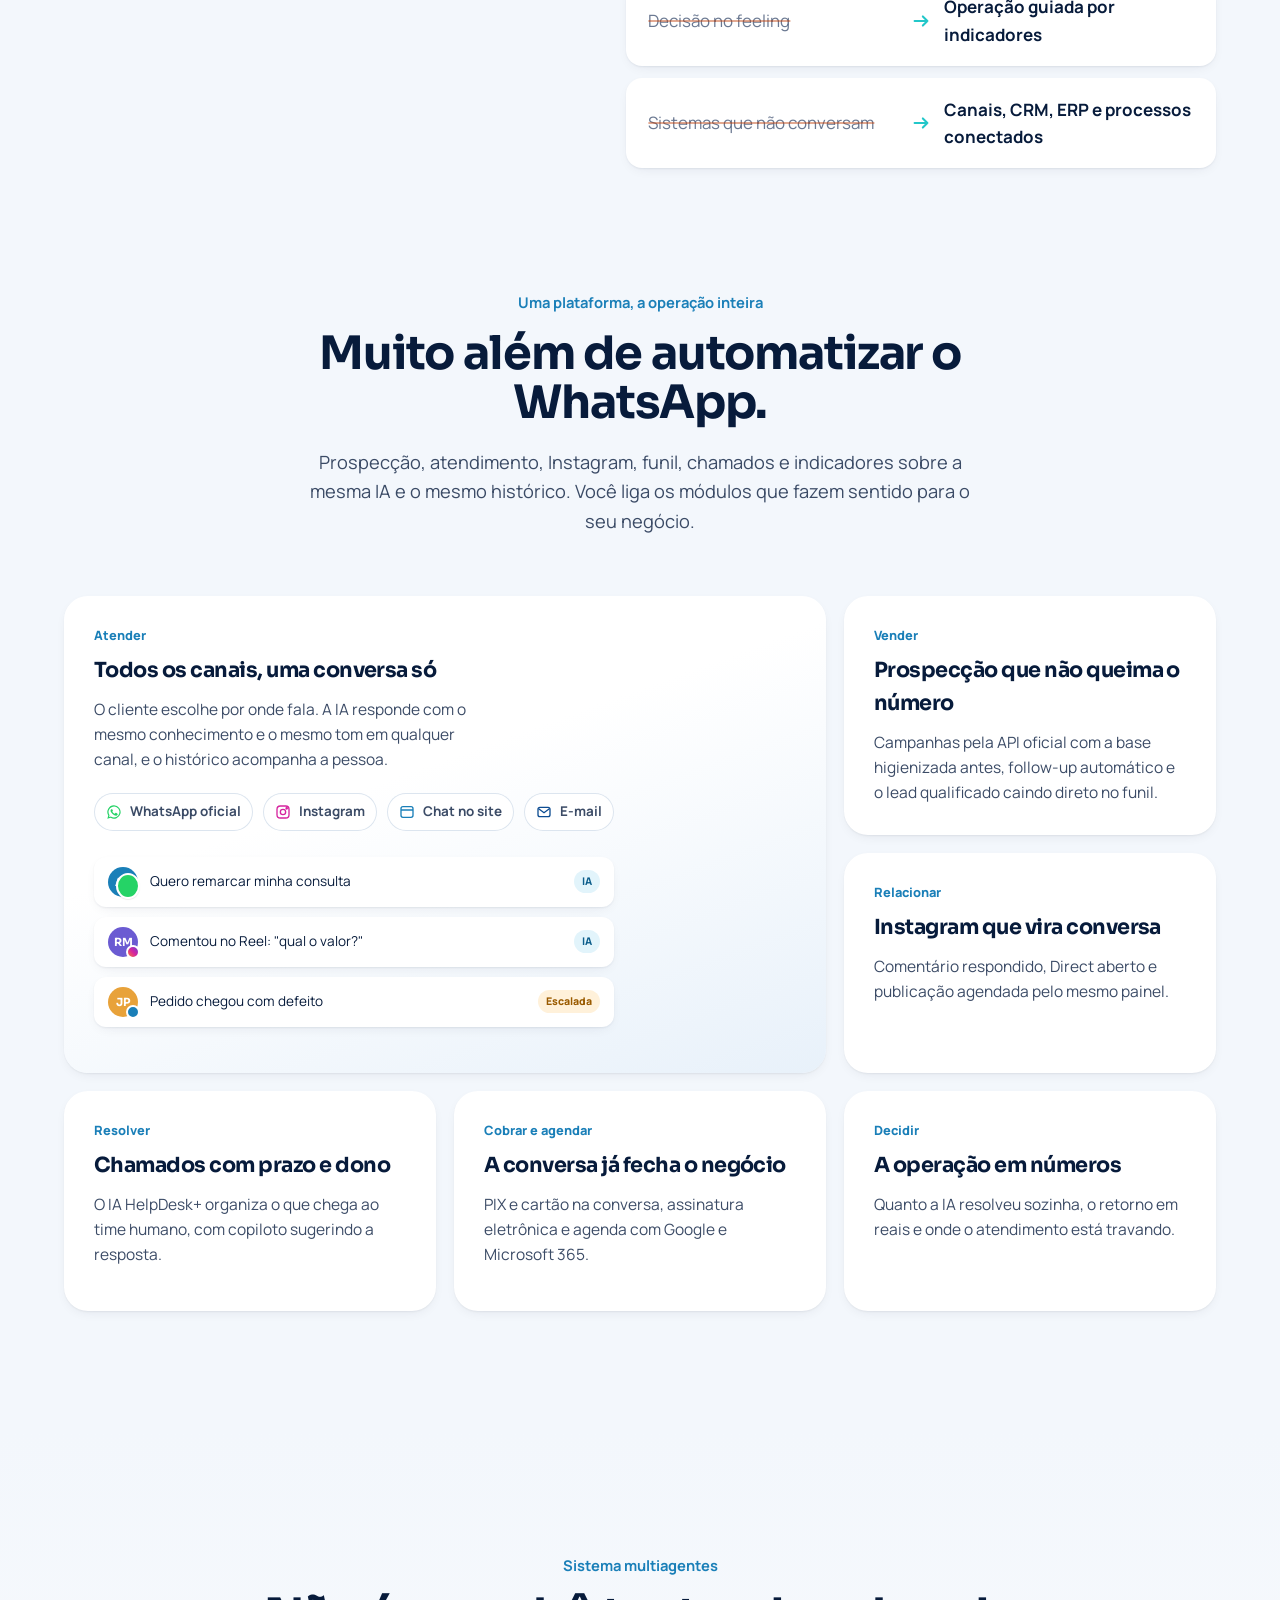
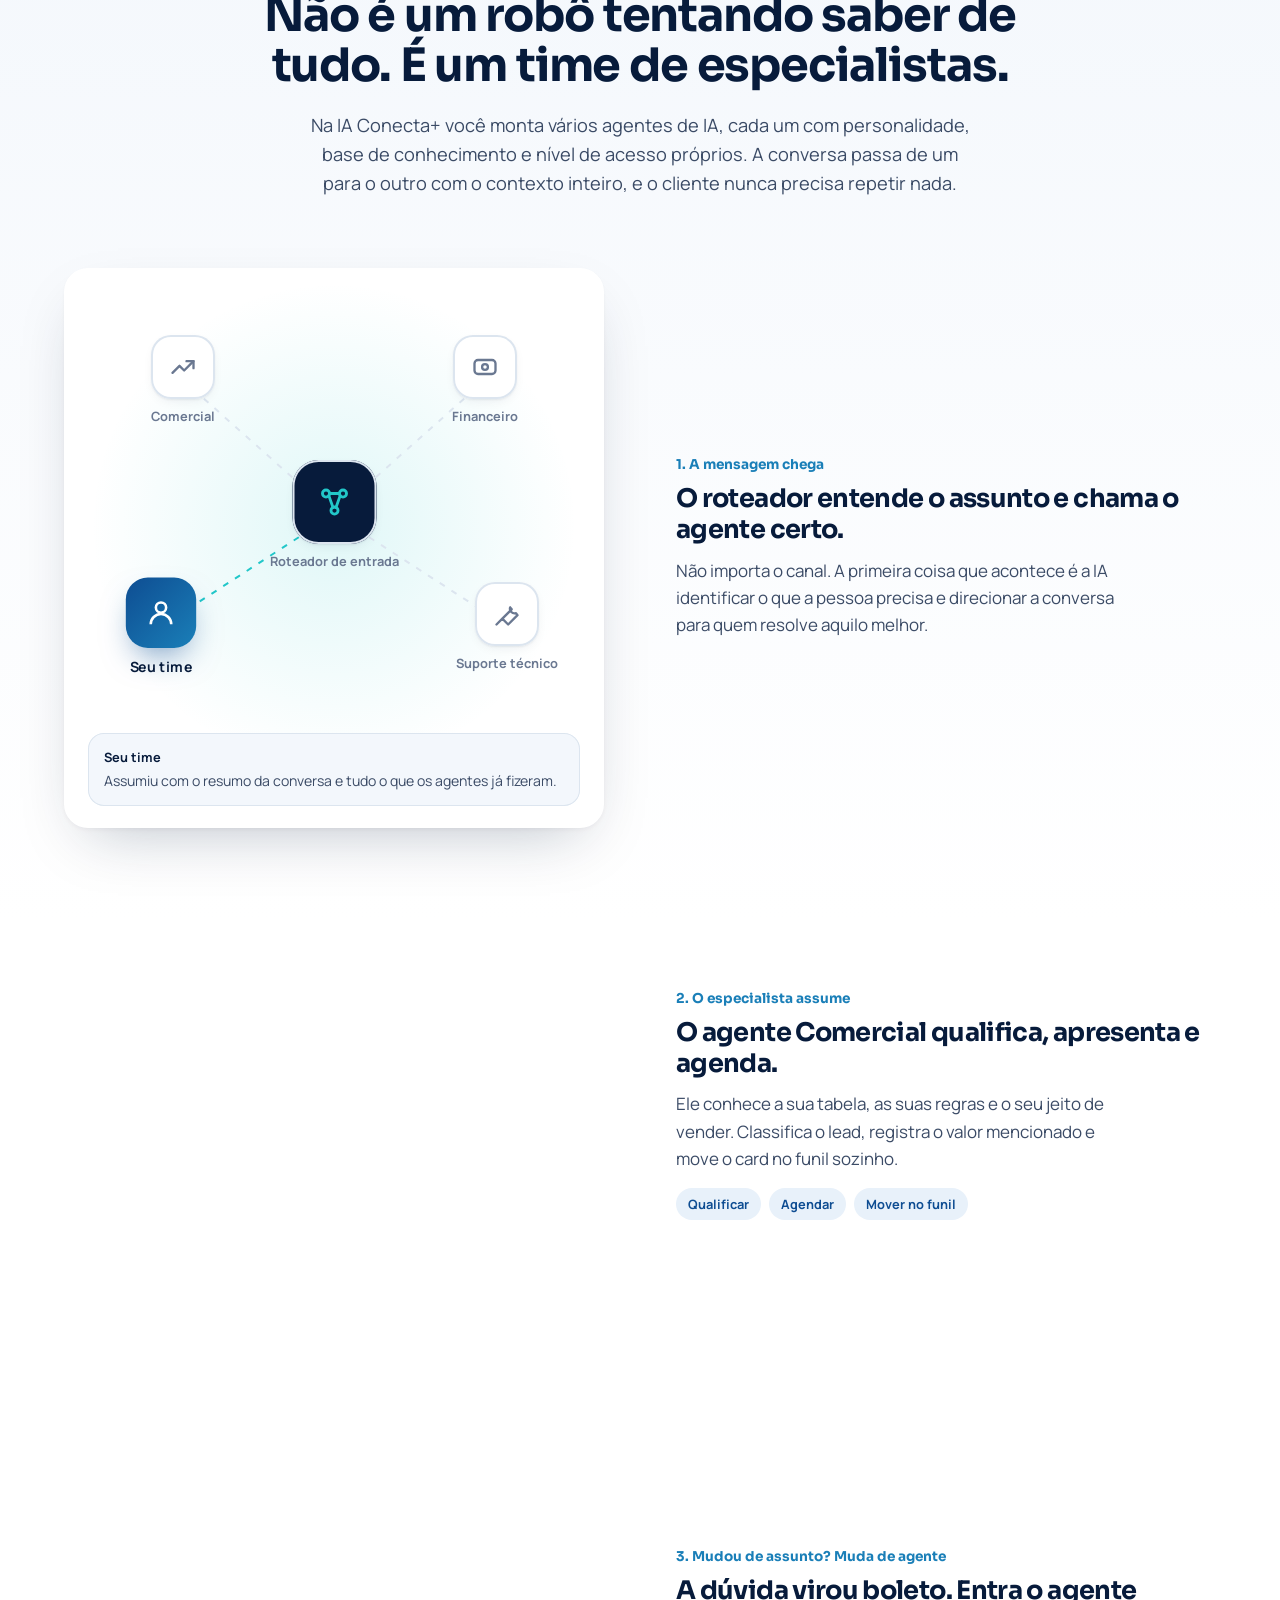
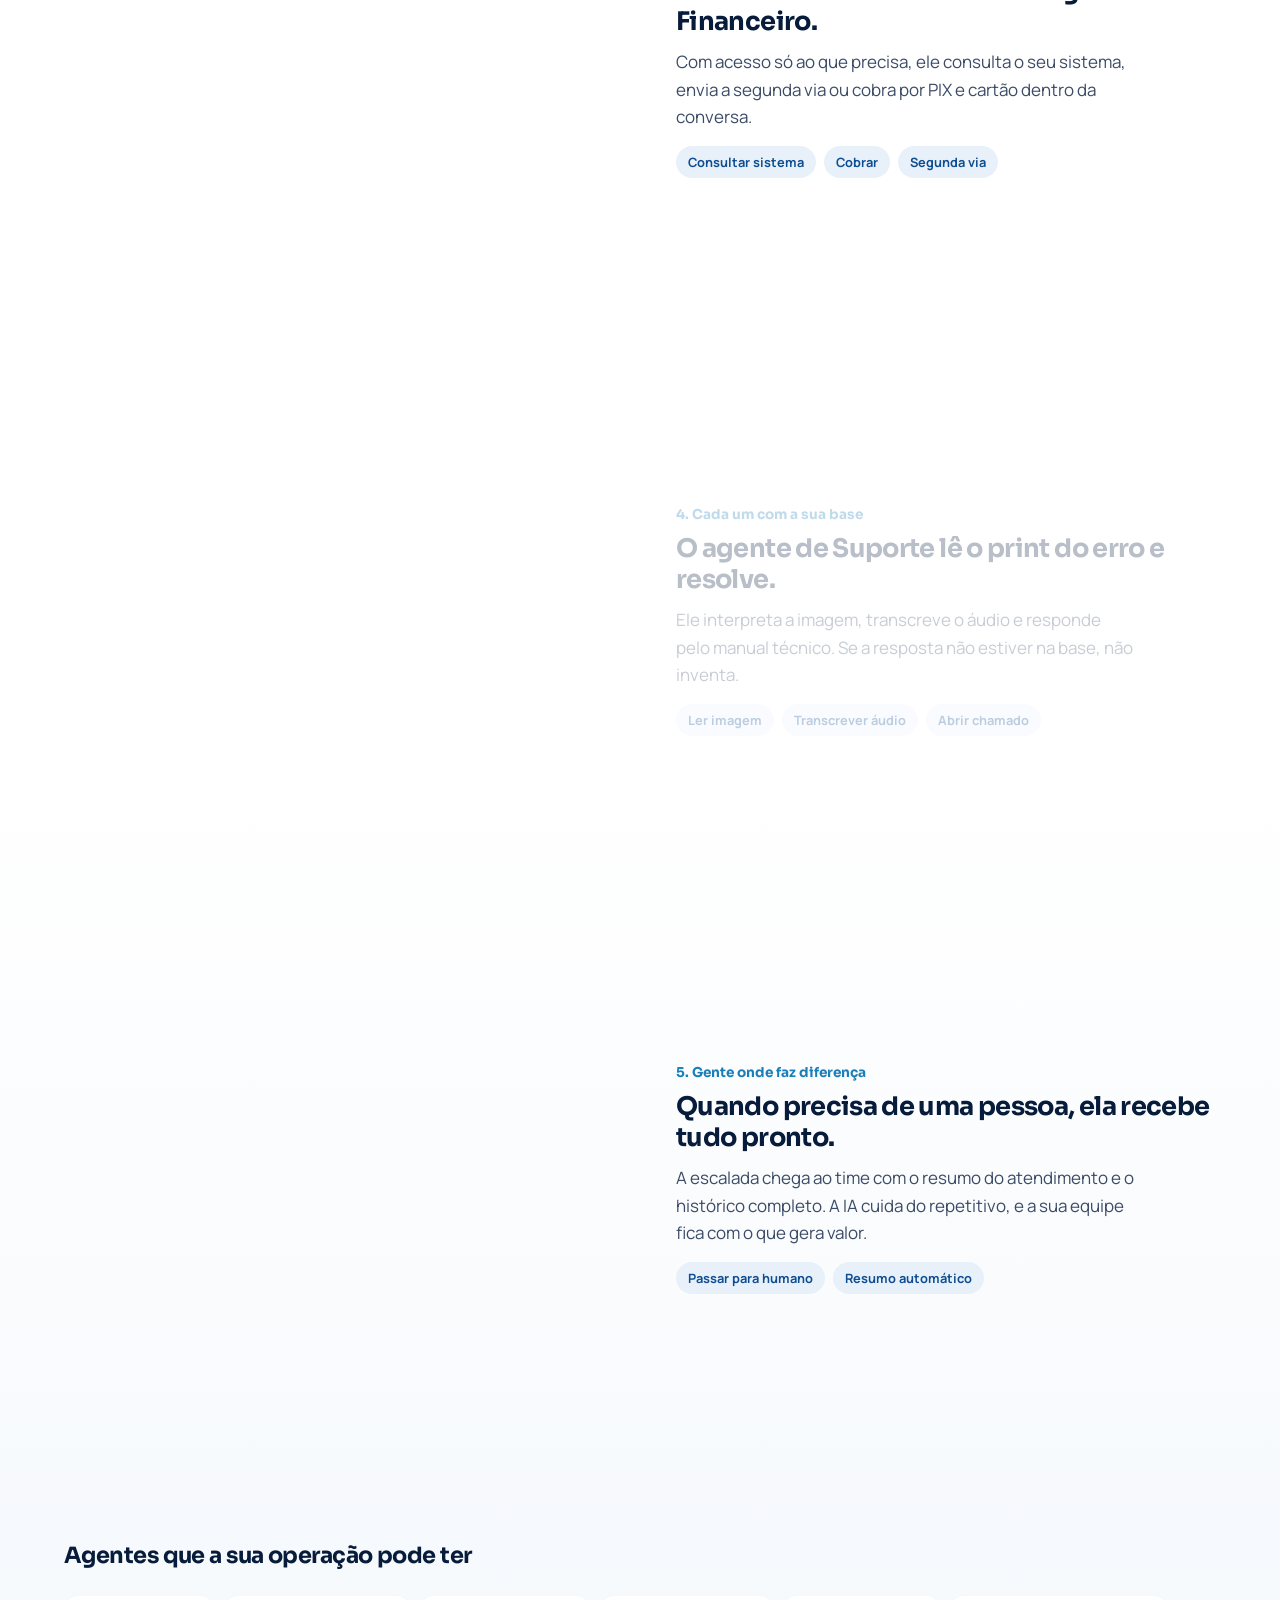
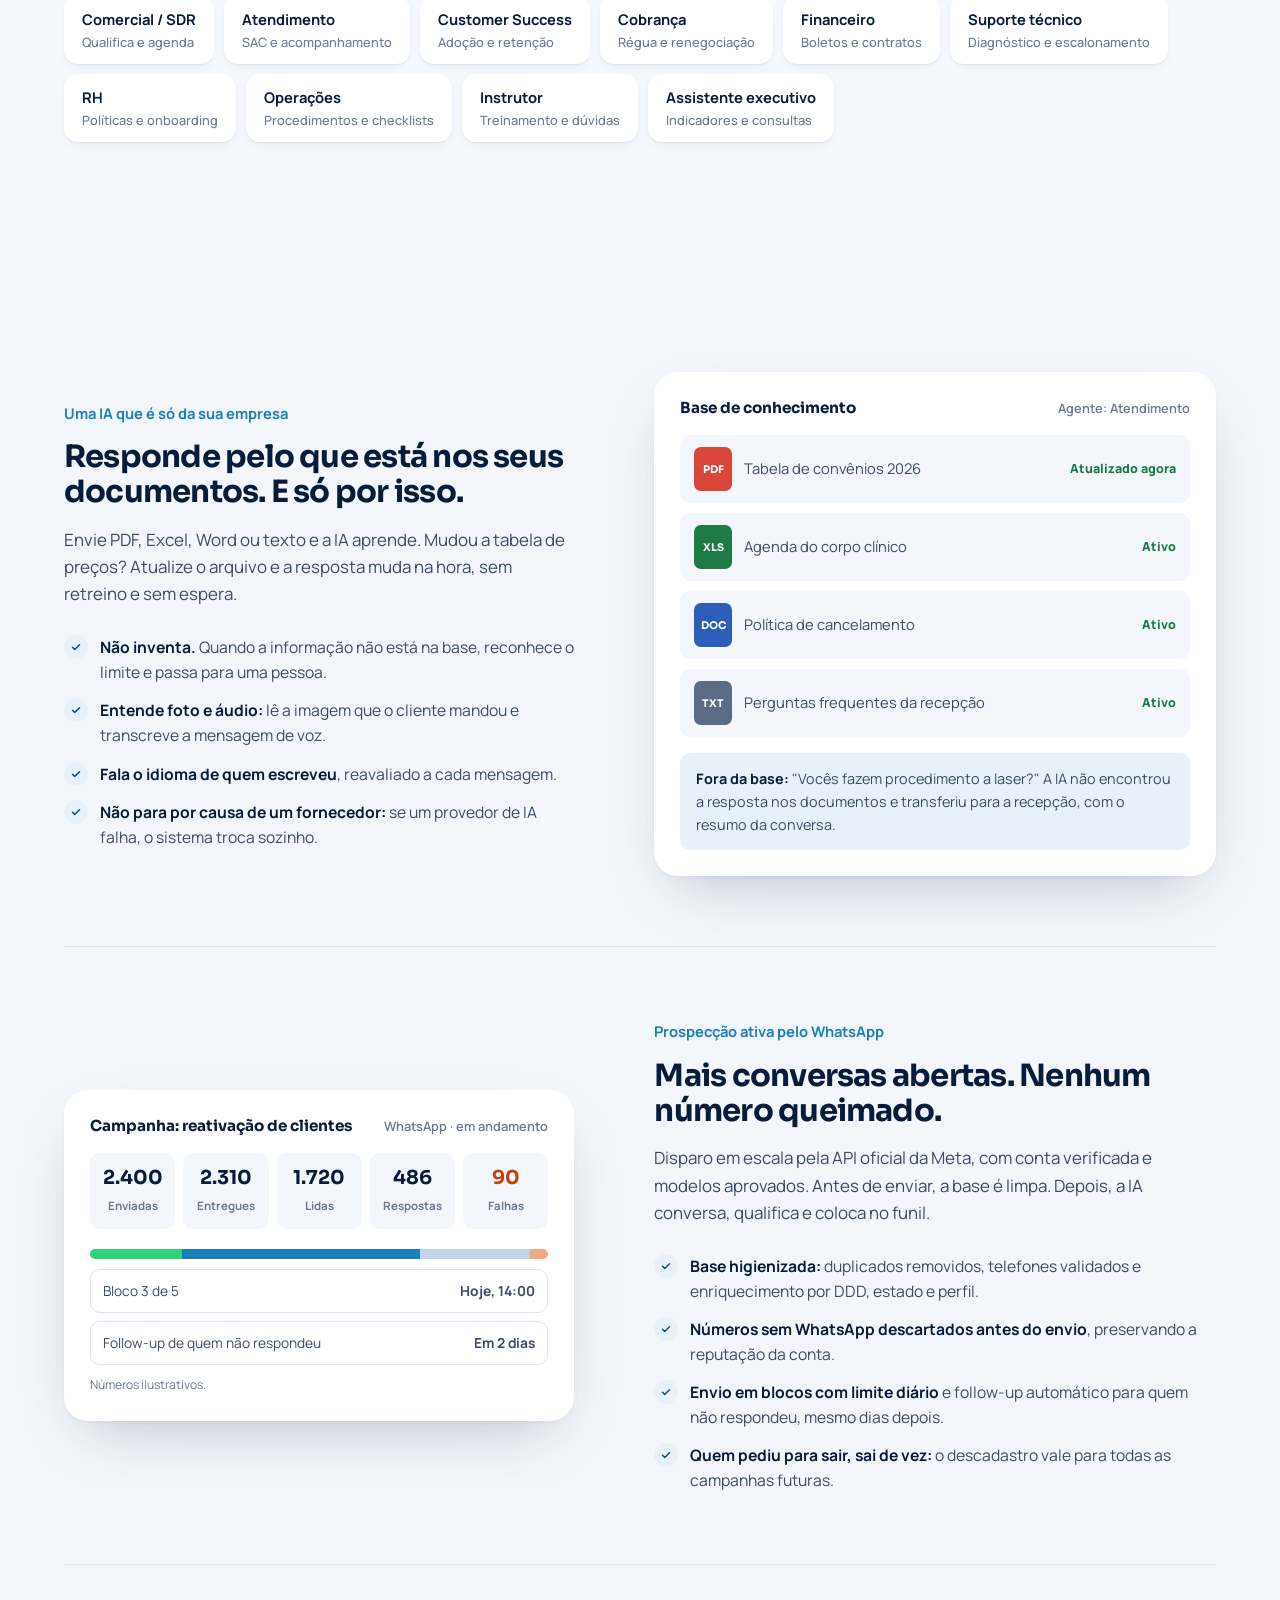
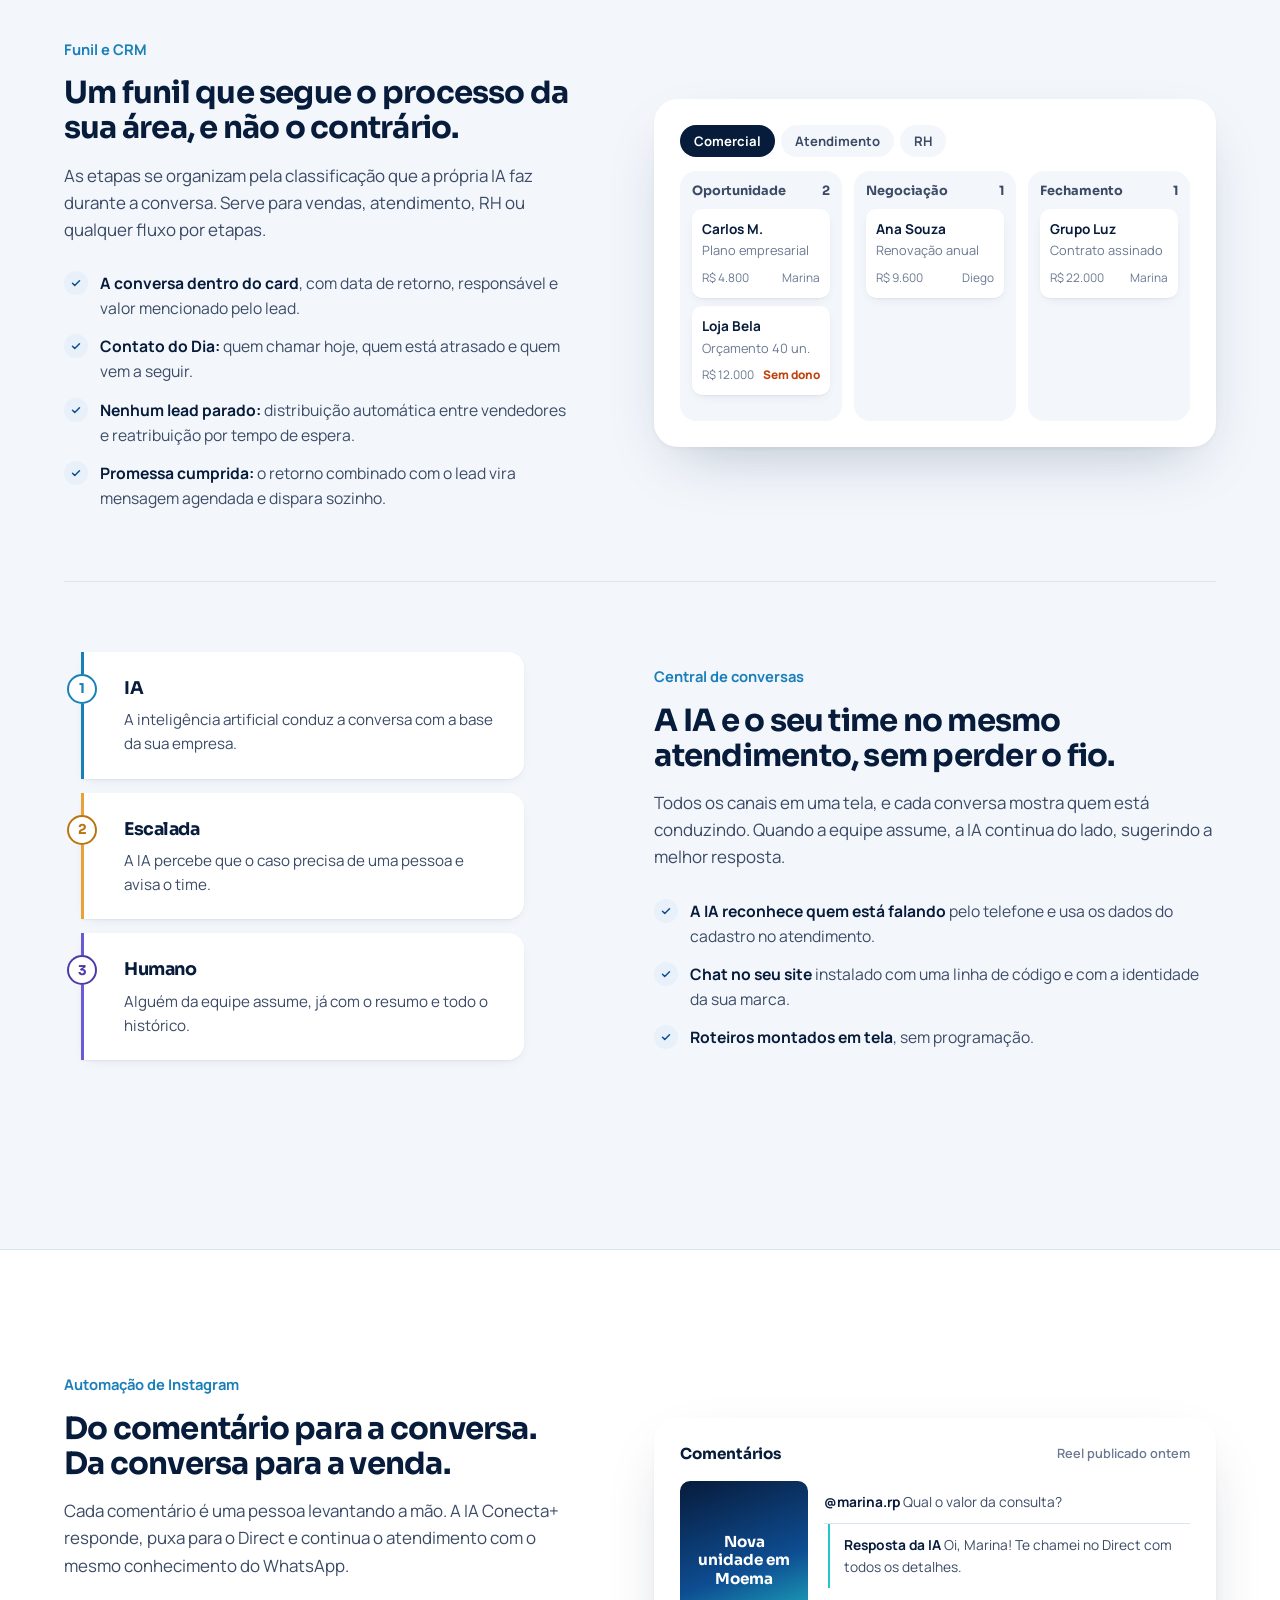
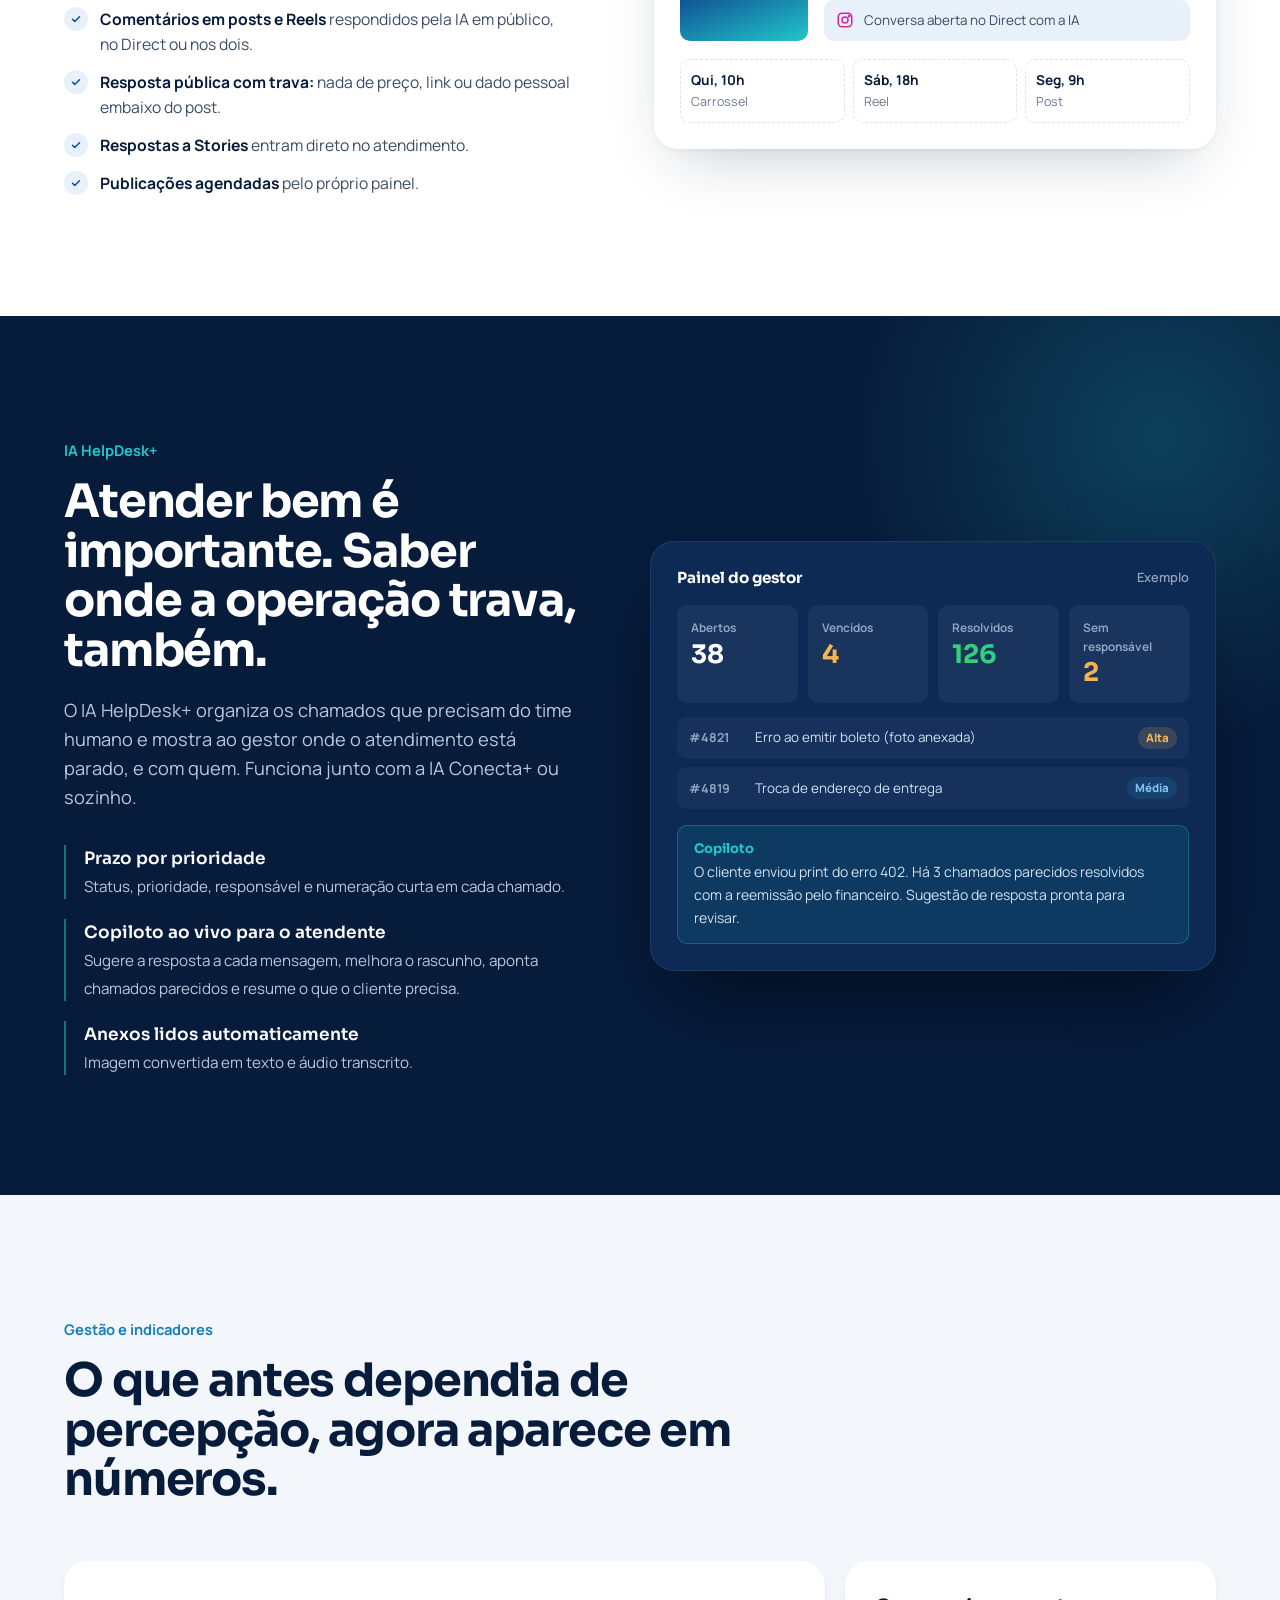
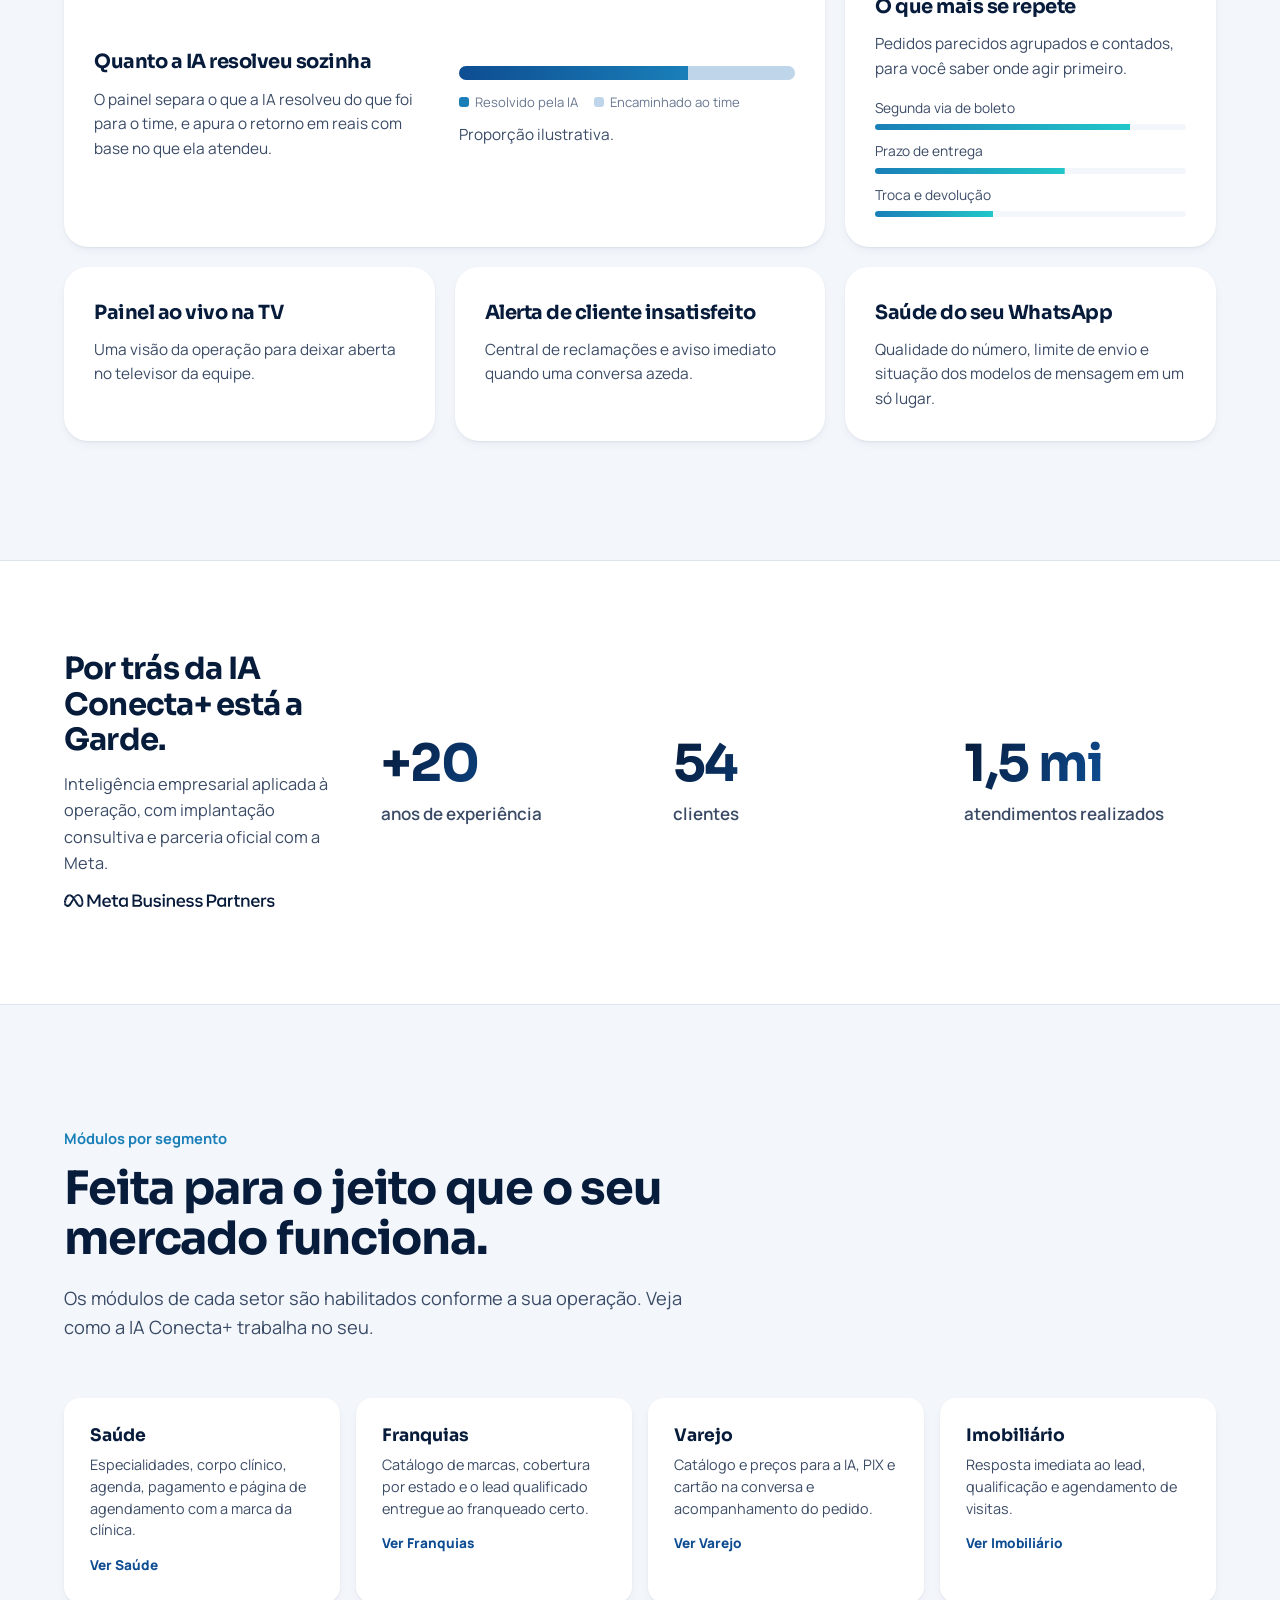
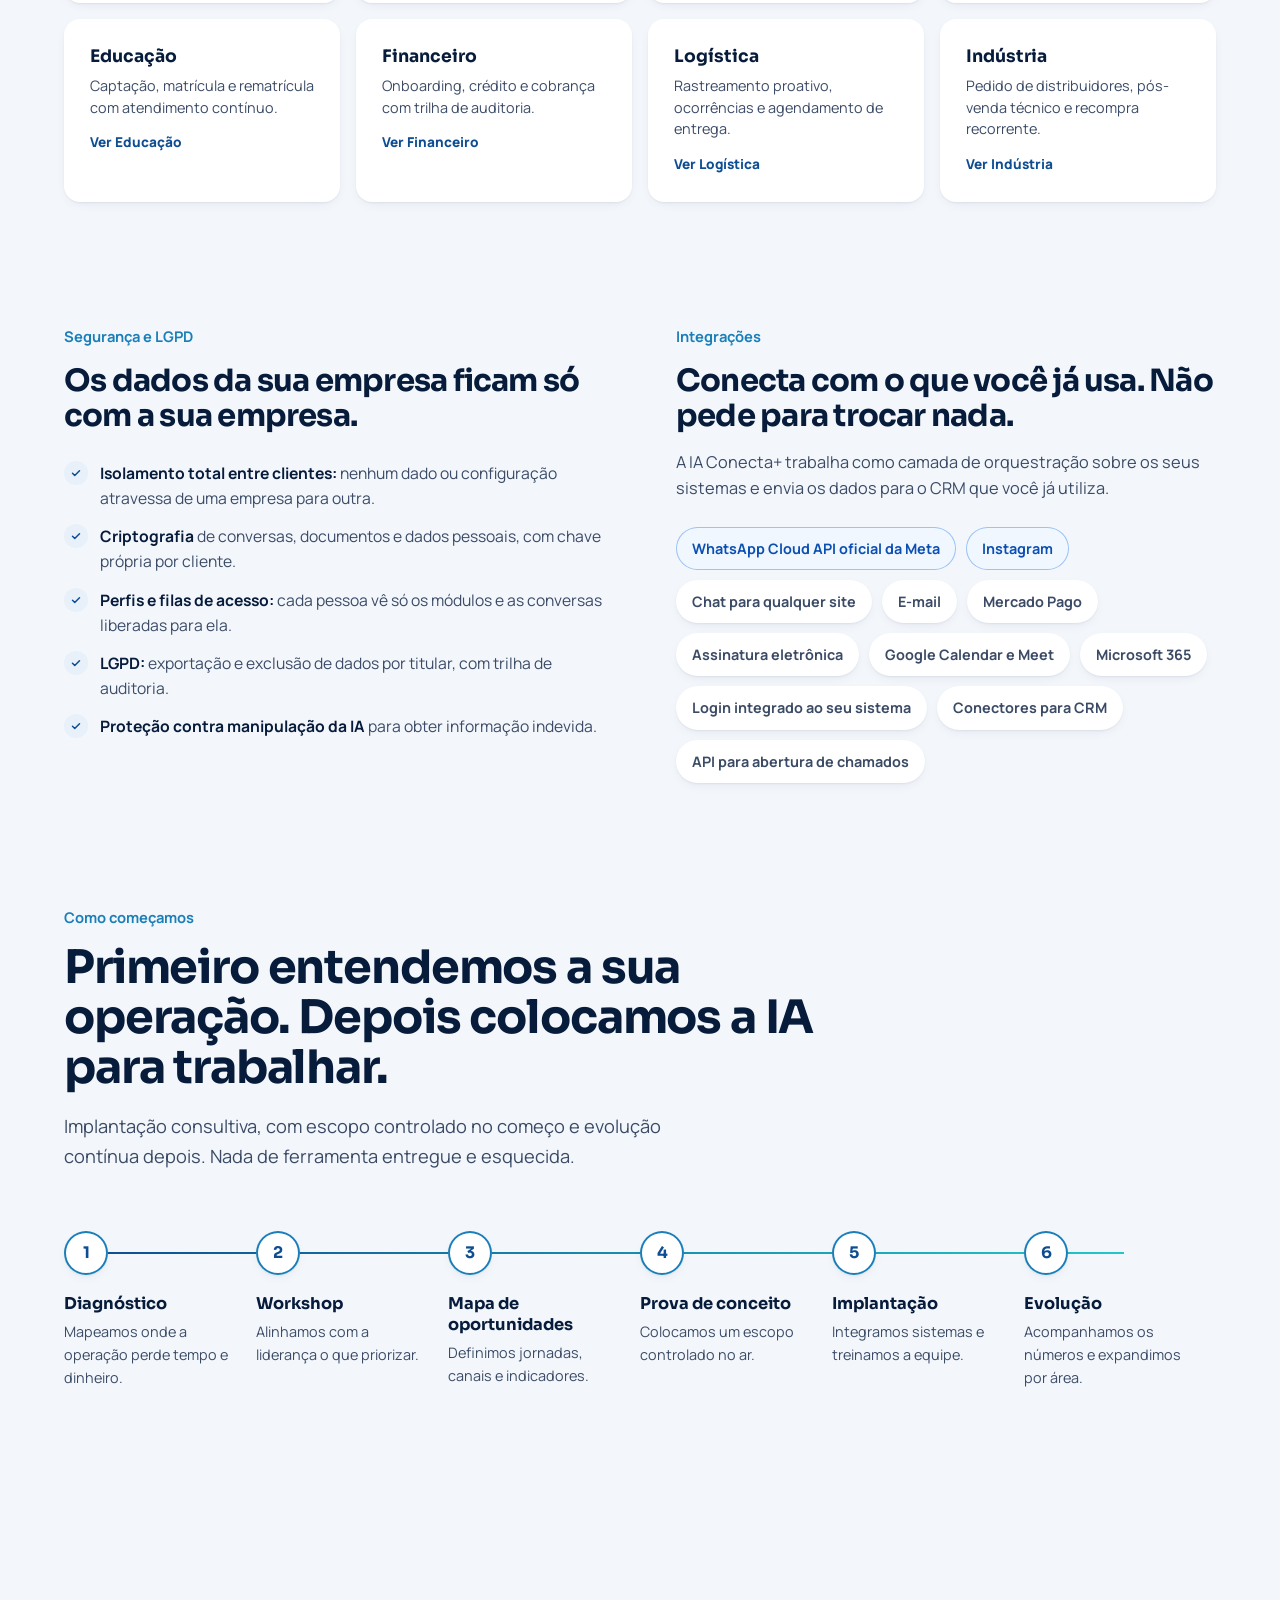
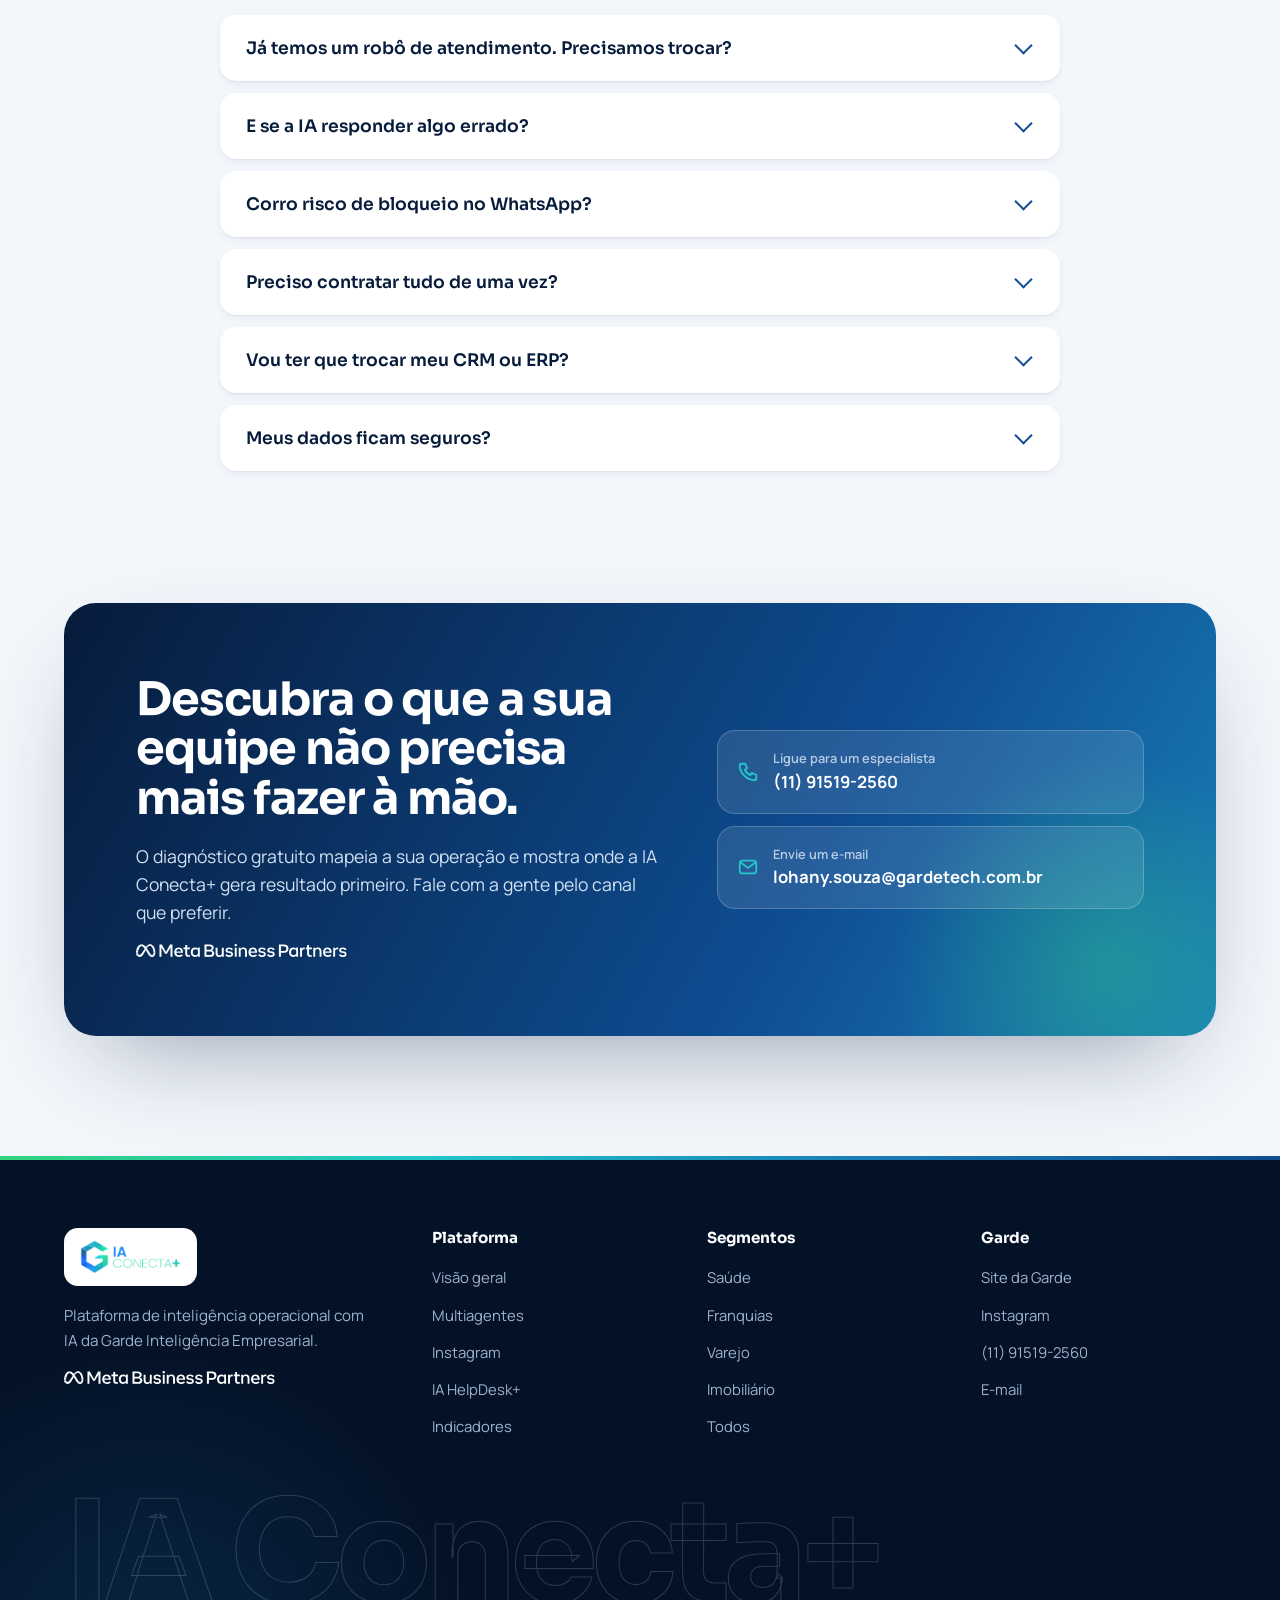
==== commit c3752c23: "Usa o arquivo original do selo Meta Business Partners Co-Authored-By: Claude Opus 5.5 <noreply@anthr" ====
--- a/index.html
+++ b/index.html
@@ -60,7 +60,7 @@
 
 /* selo Meta */
 .meta{display:inline-flex;align-items:center}
-.meta img{height:15px;width:auto}
+.meta img{height:13px;width:auto}
 
 /* header */
 header{position:fixed;top:0;left:0;right:0;z-index:50;transition:background .3s,box-shadow .3s}
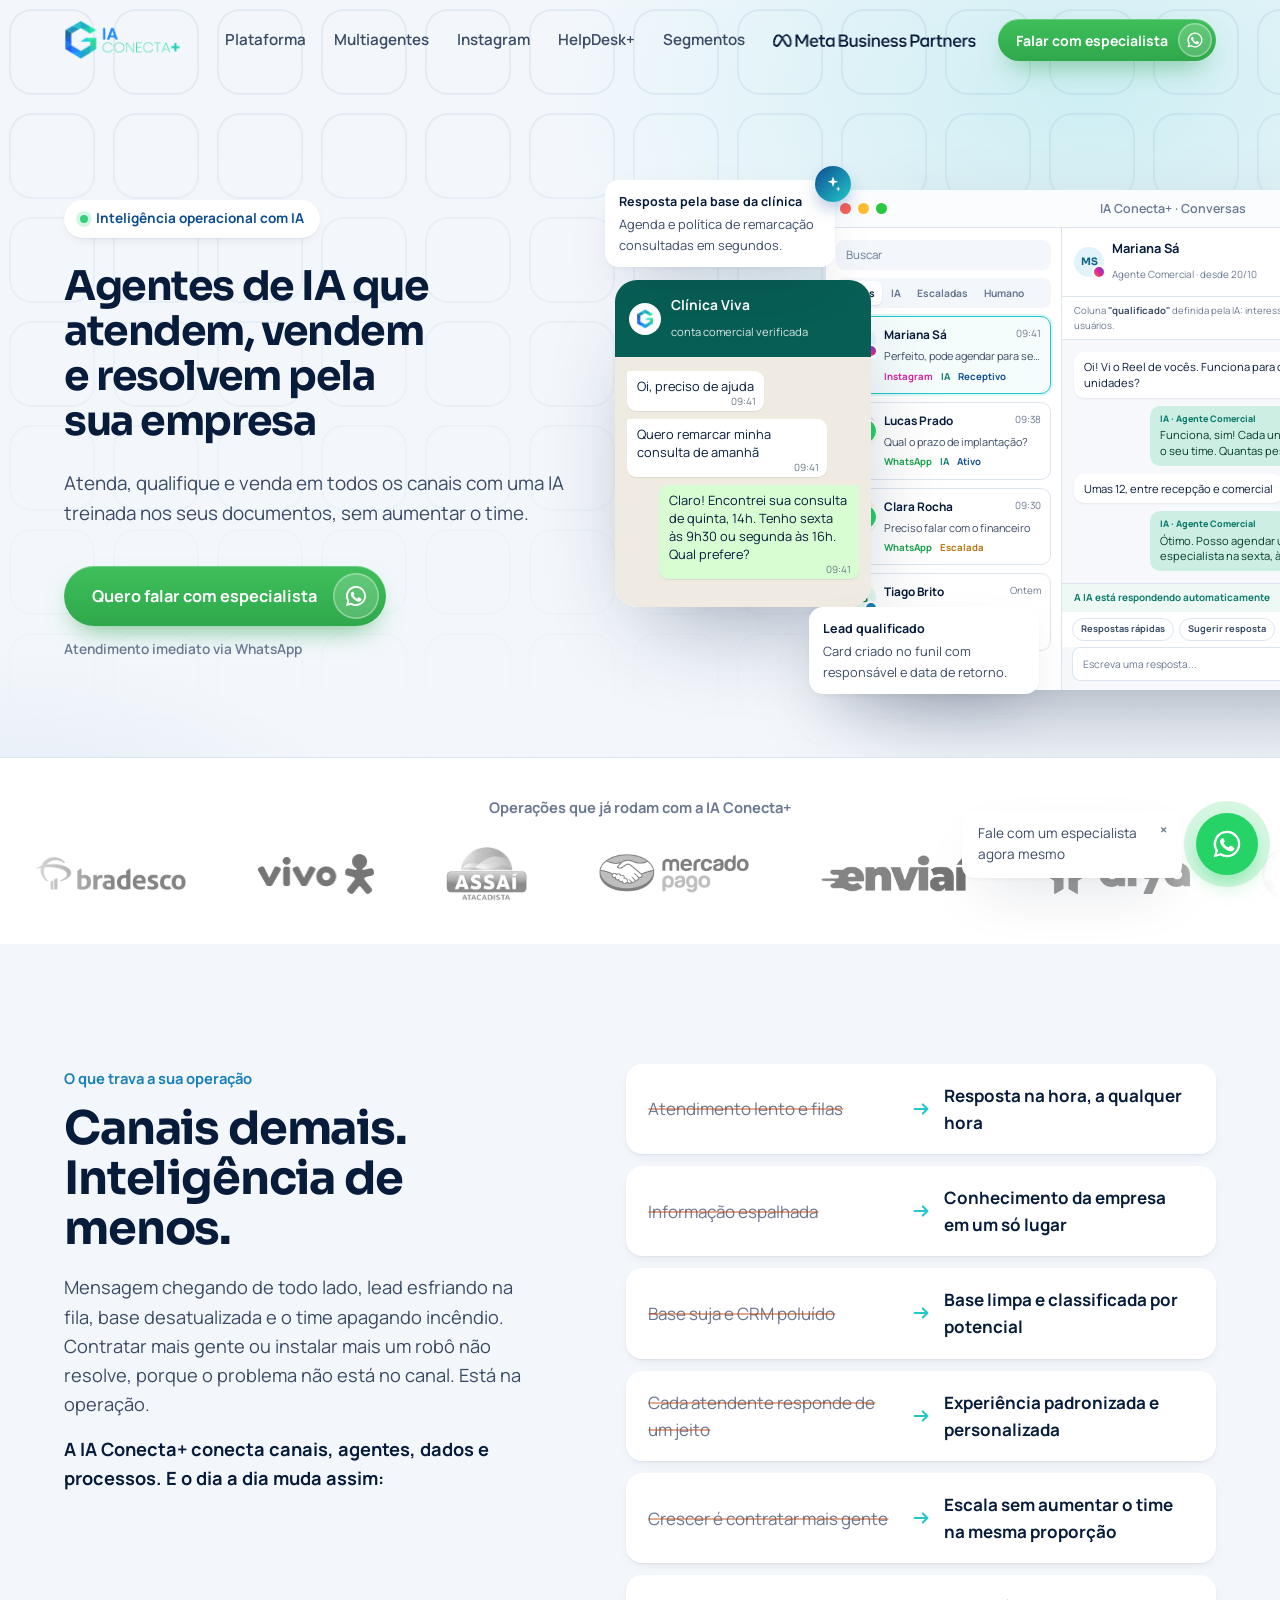
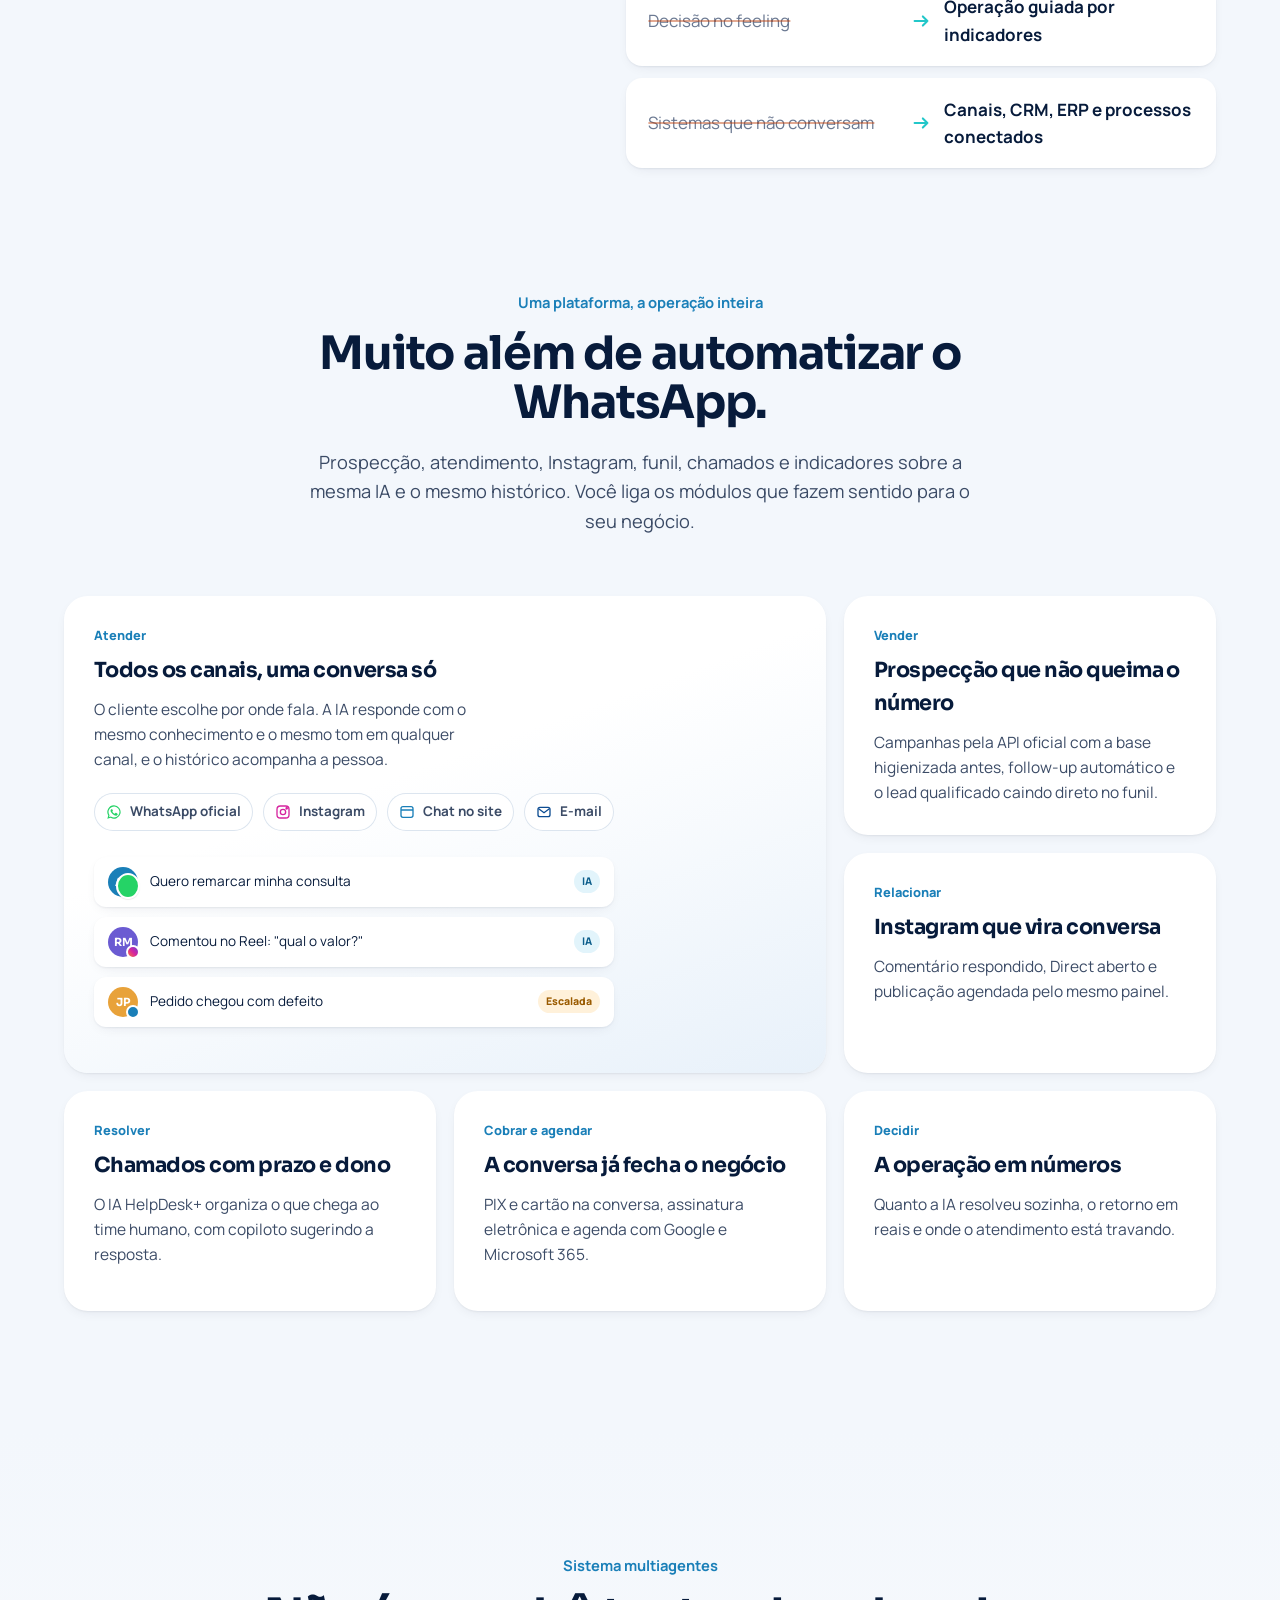
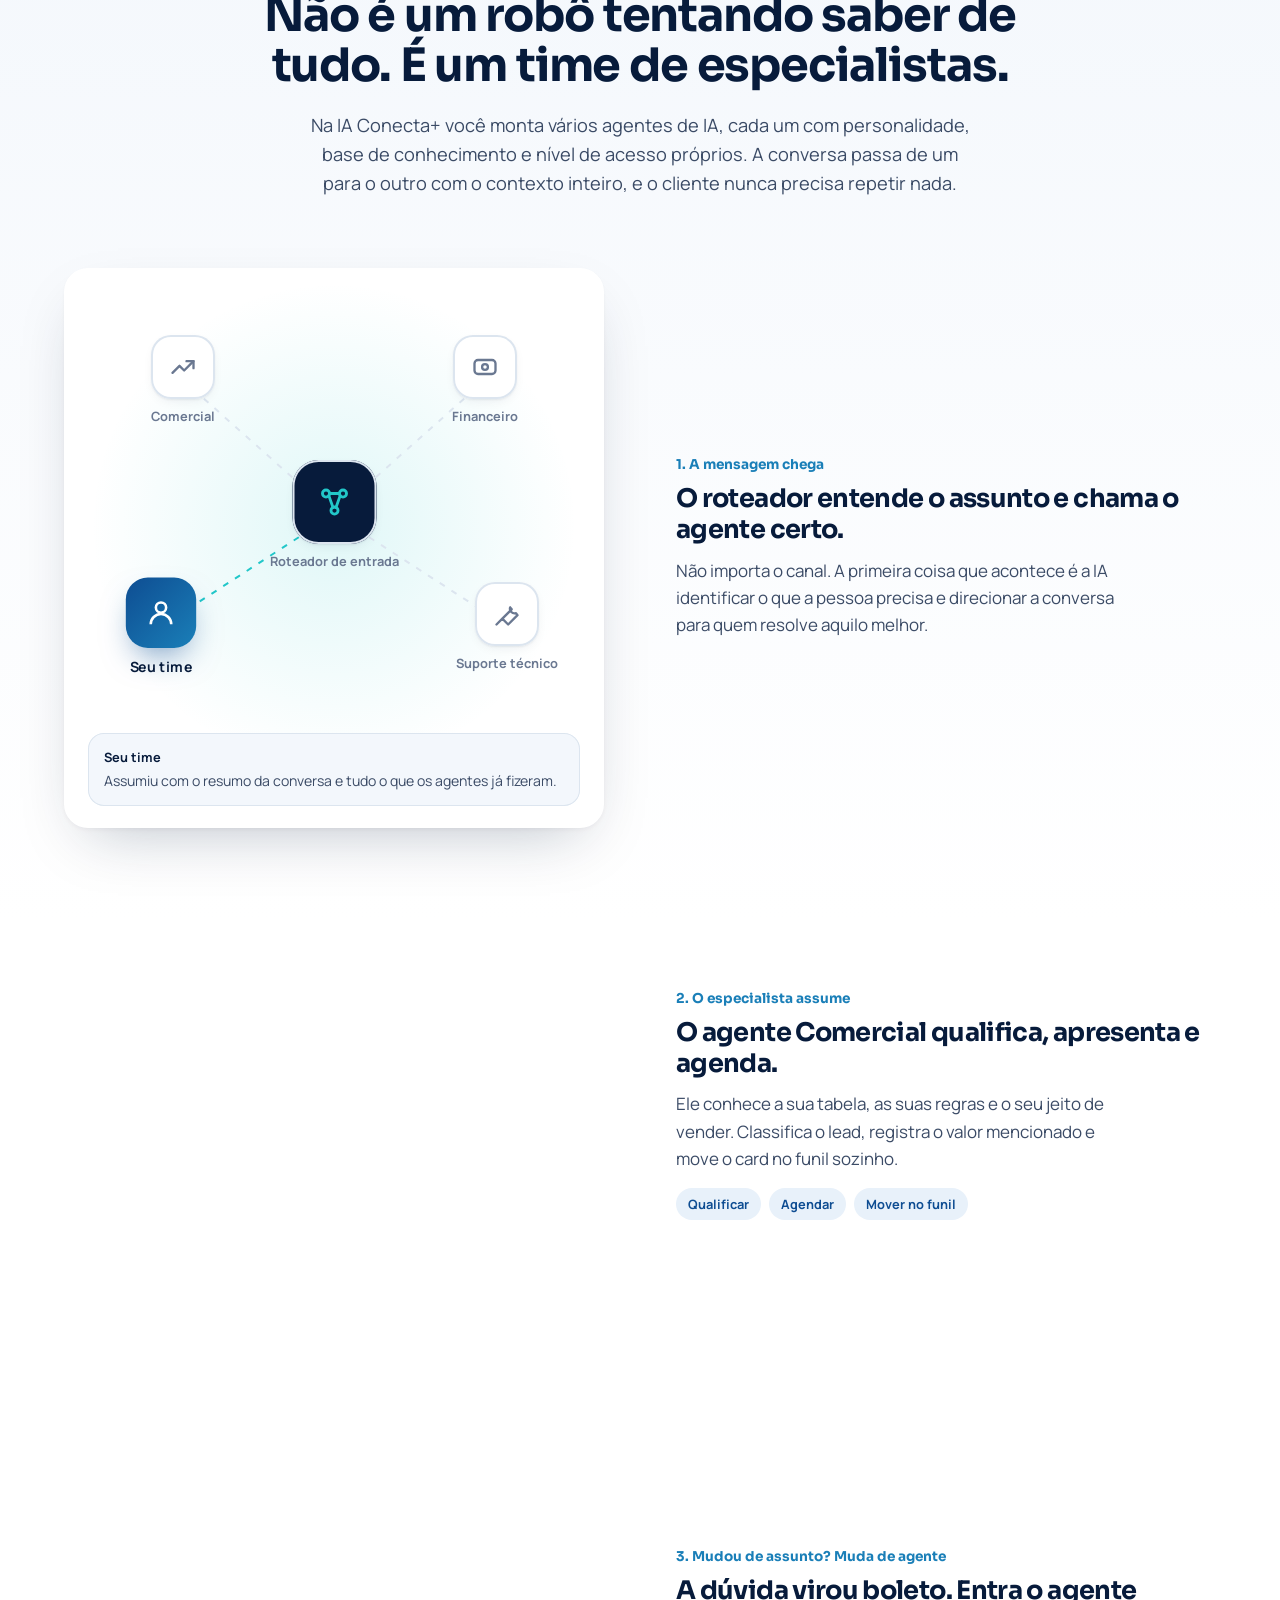
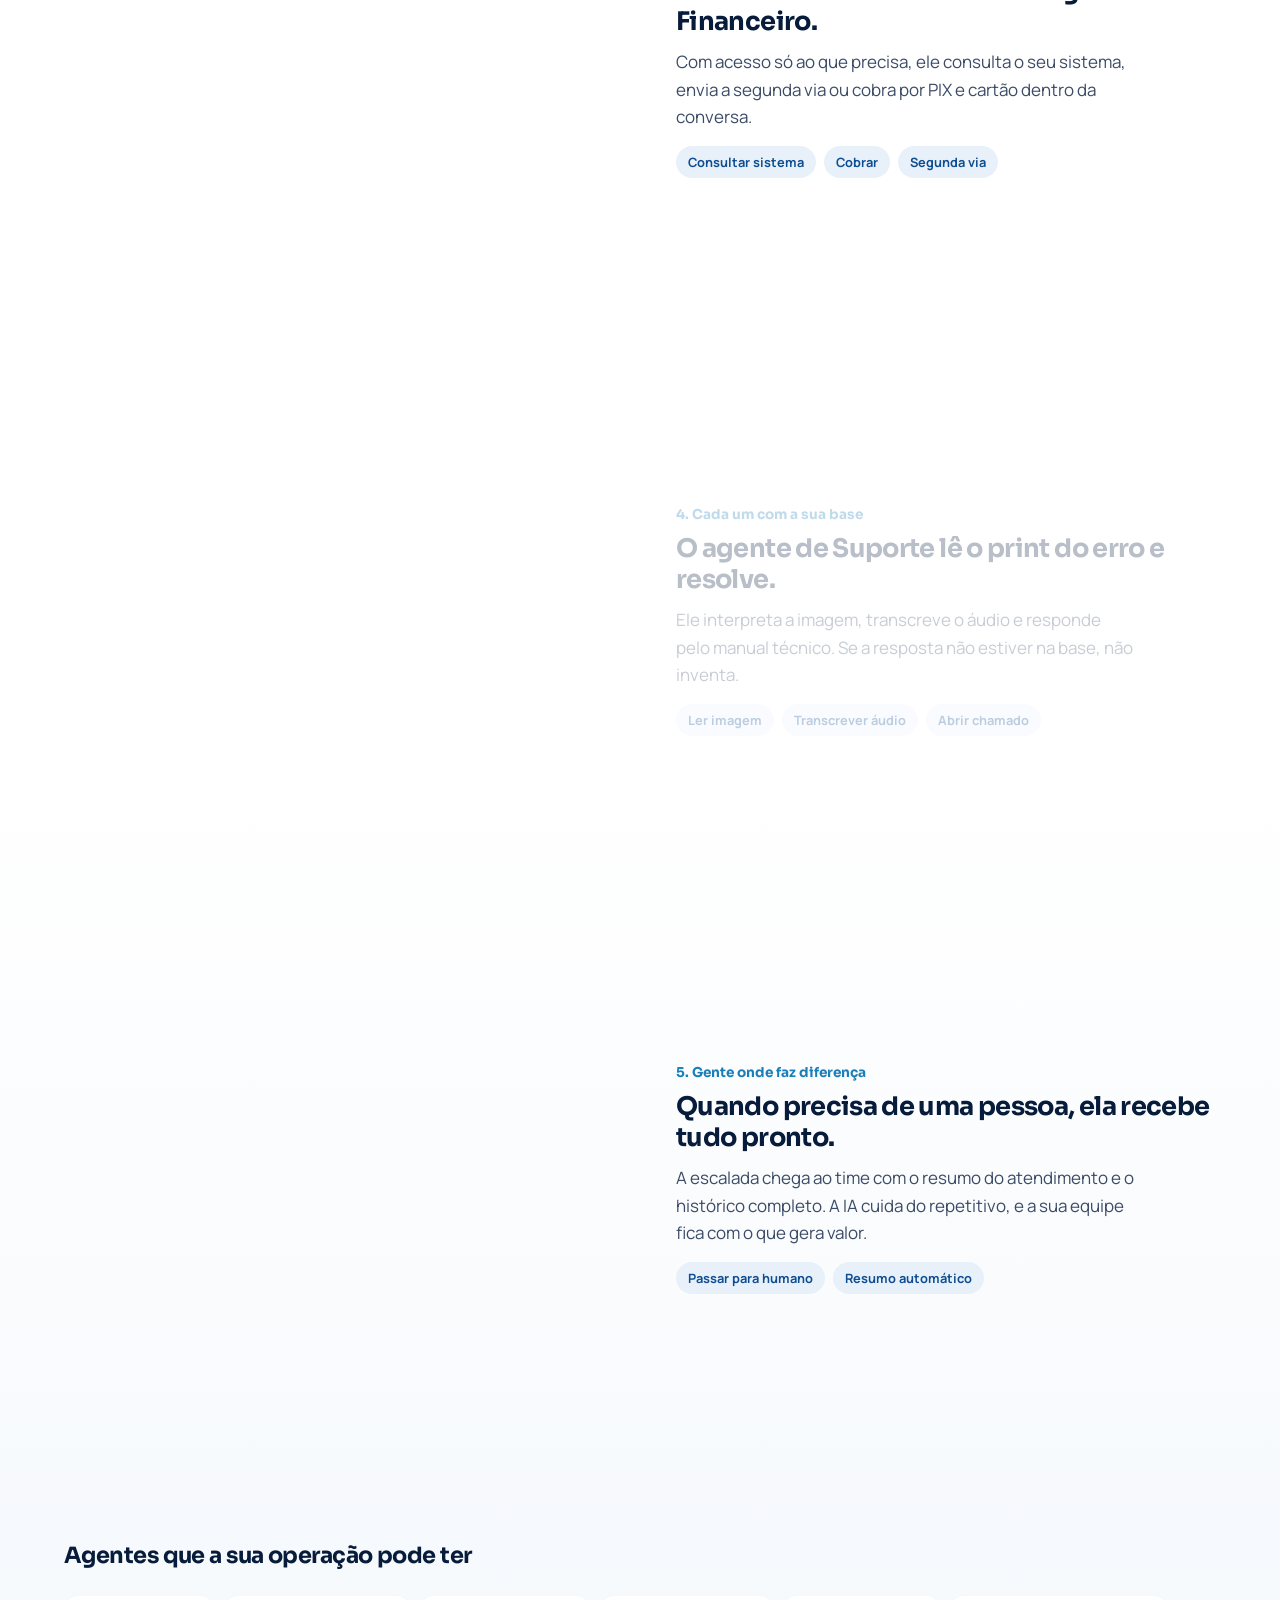
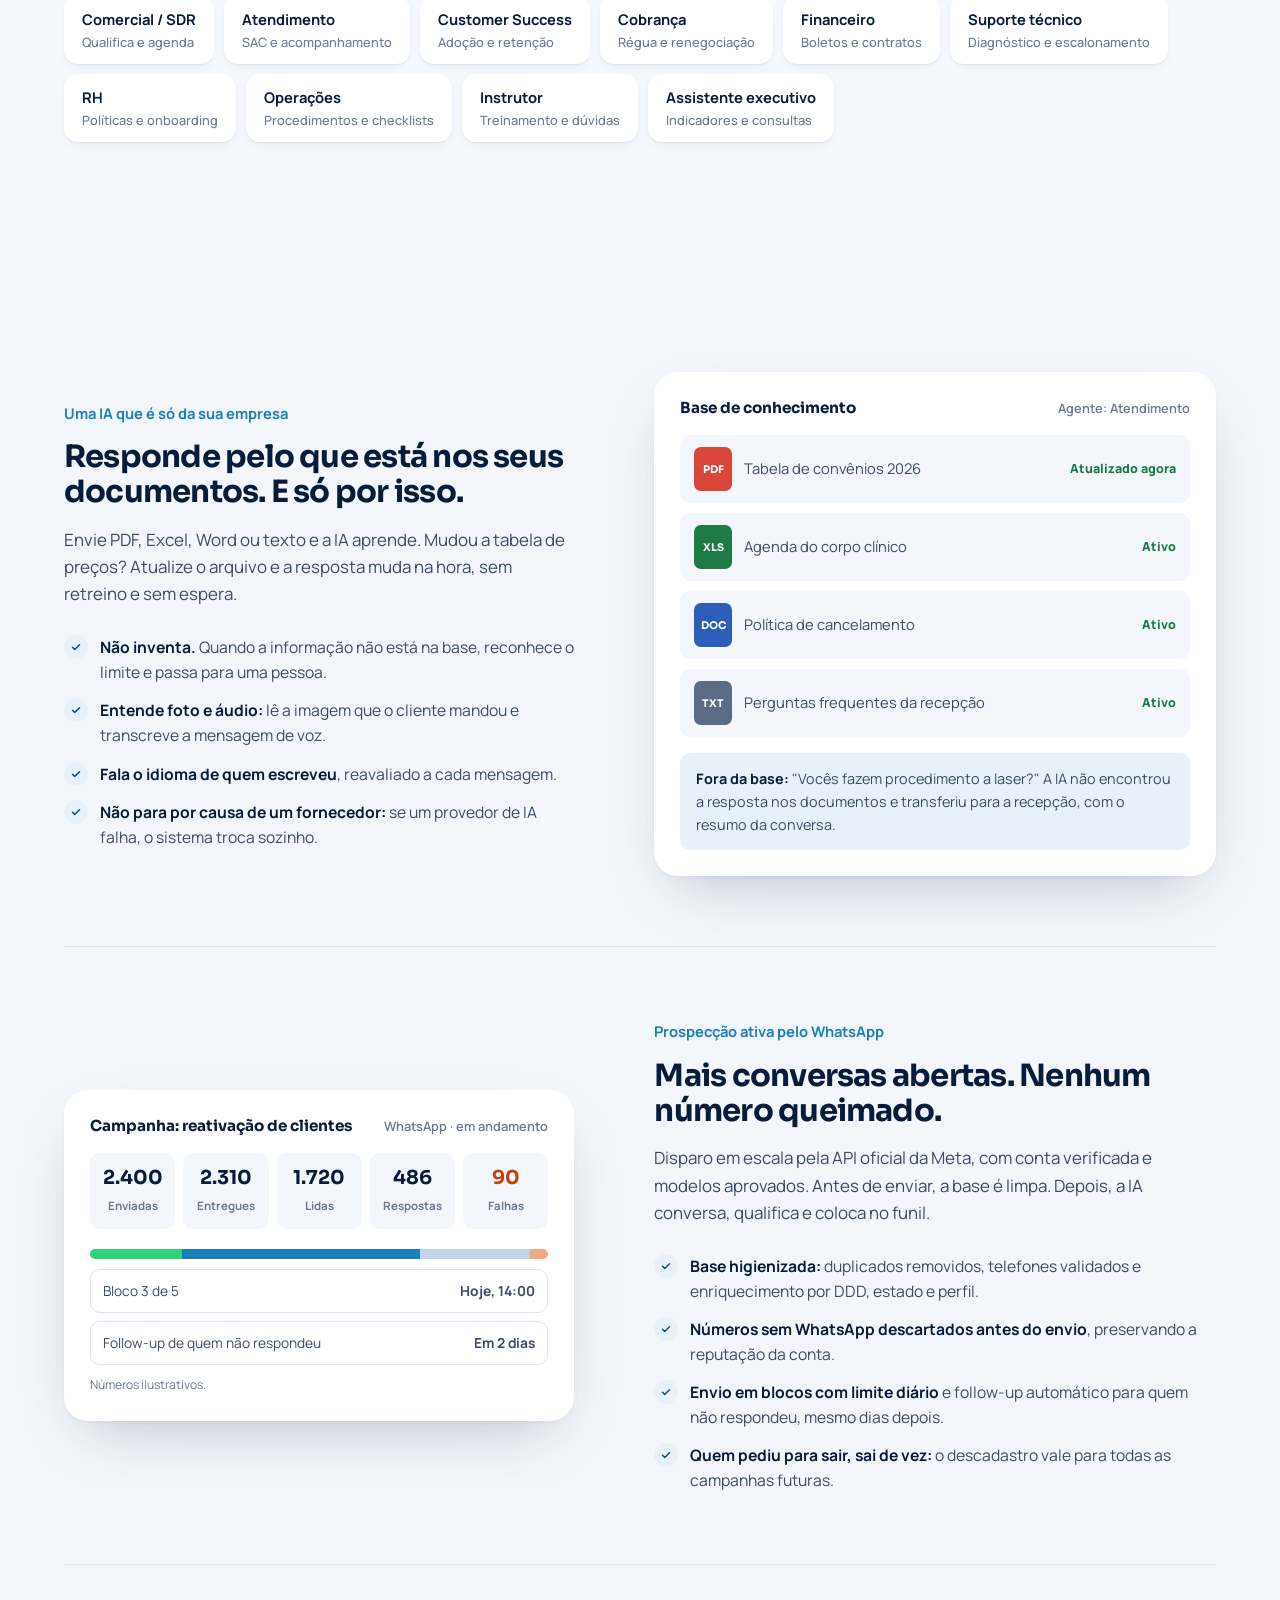
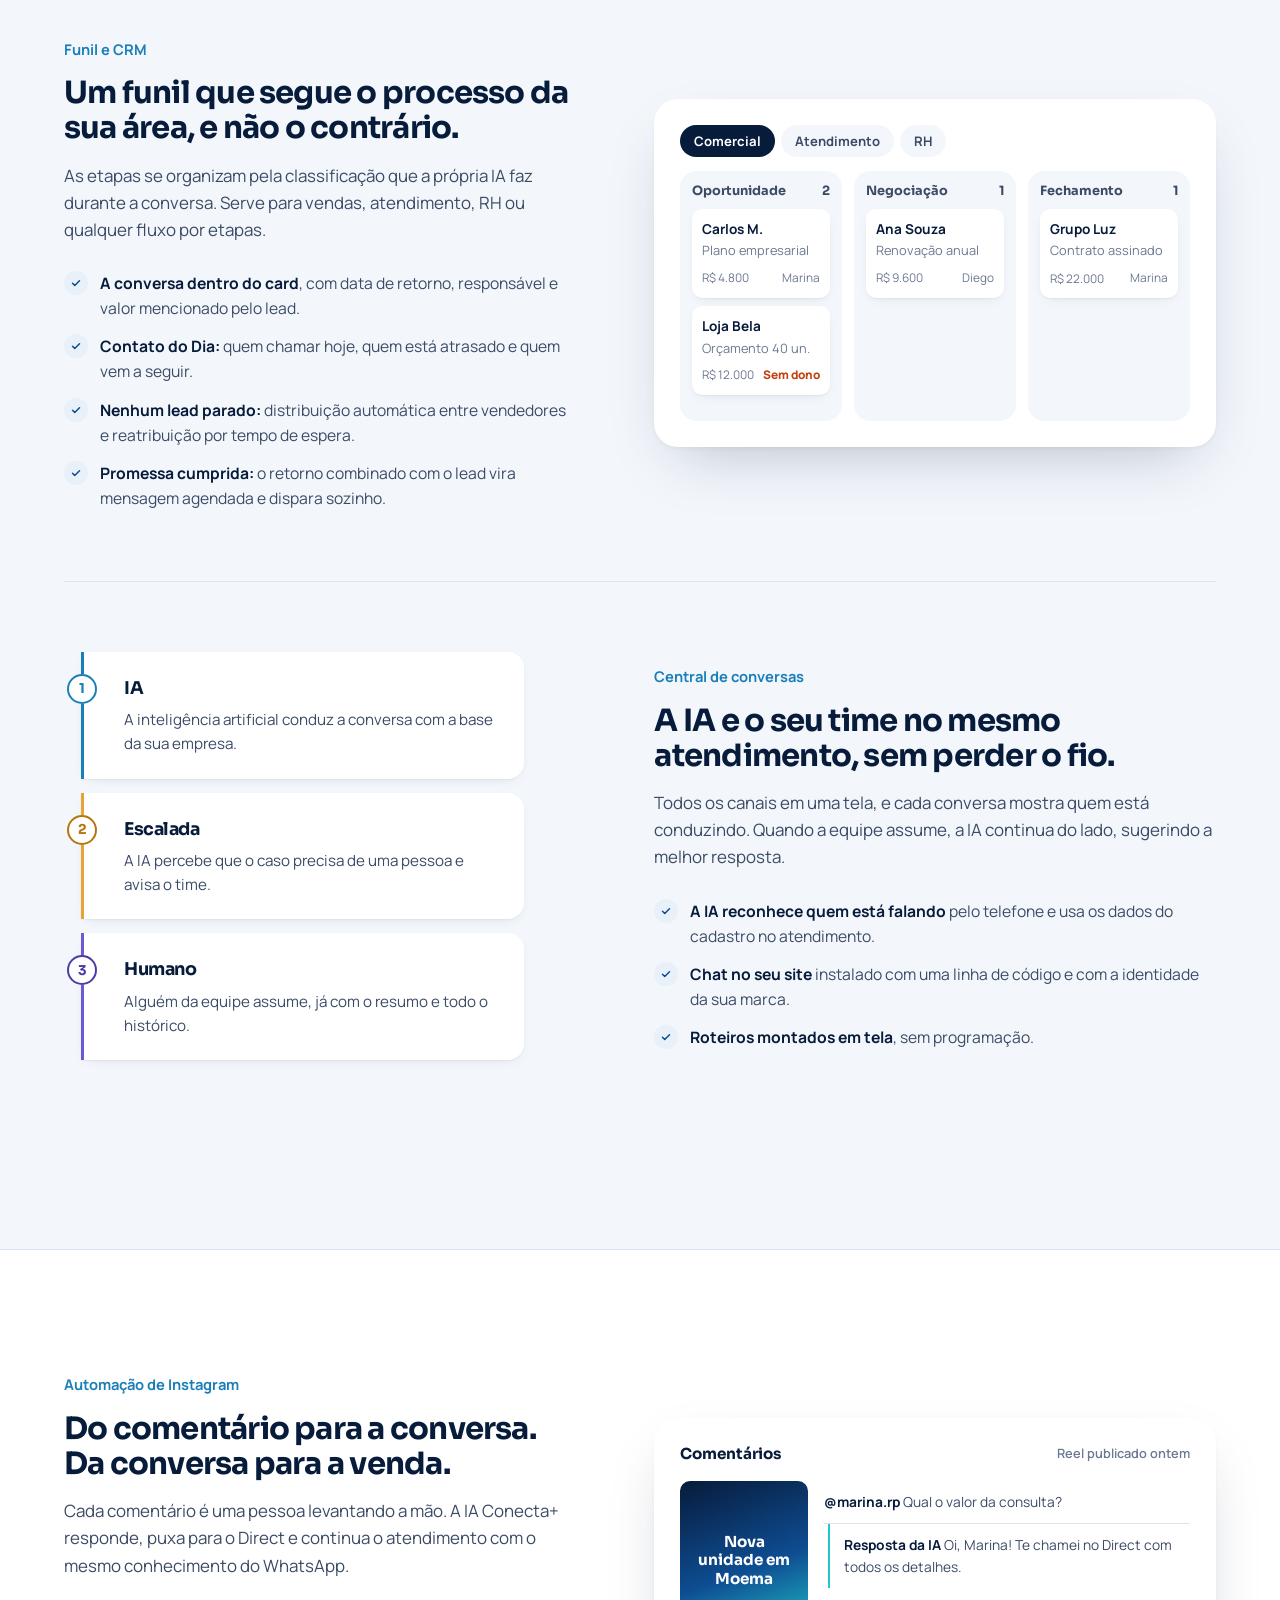
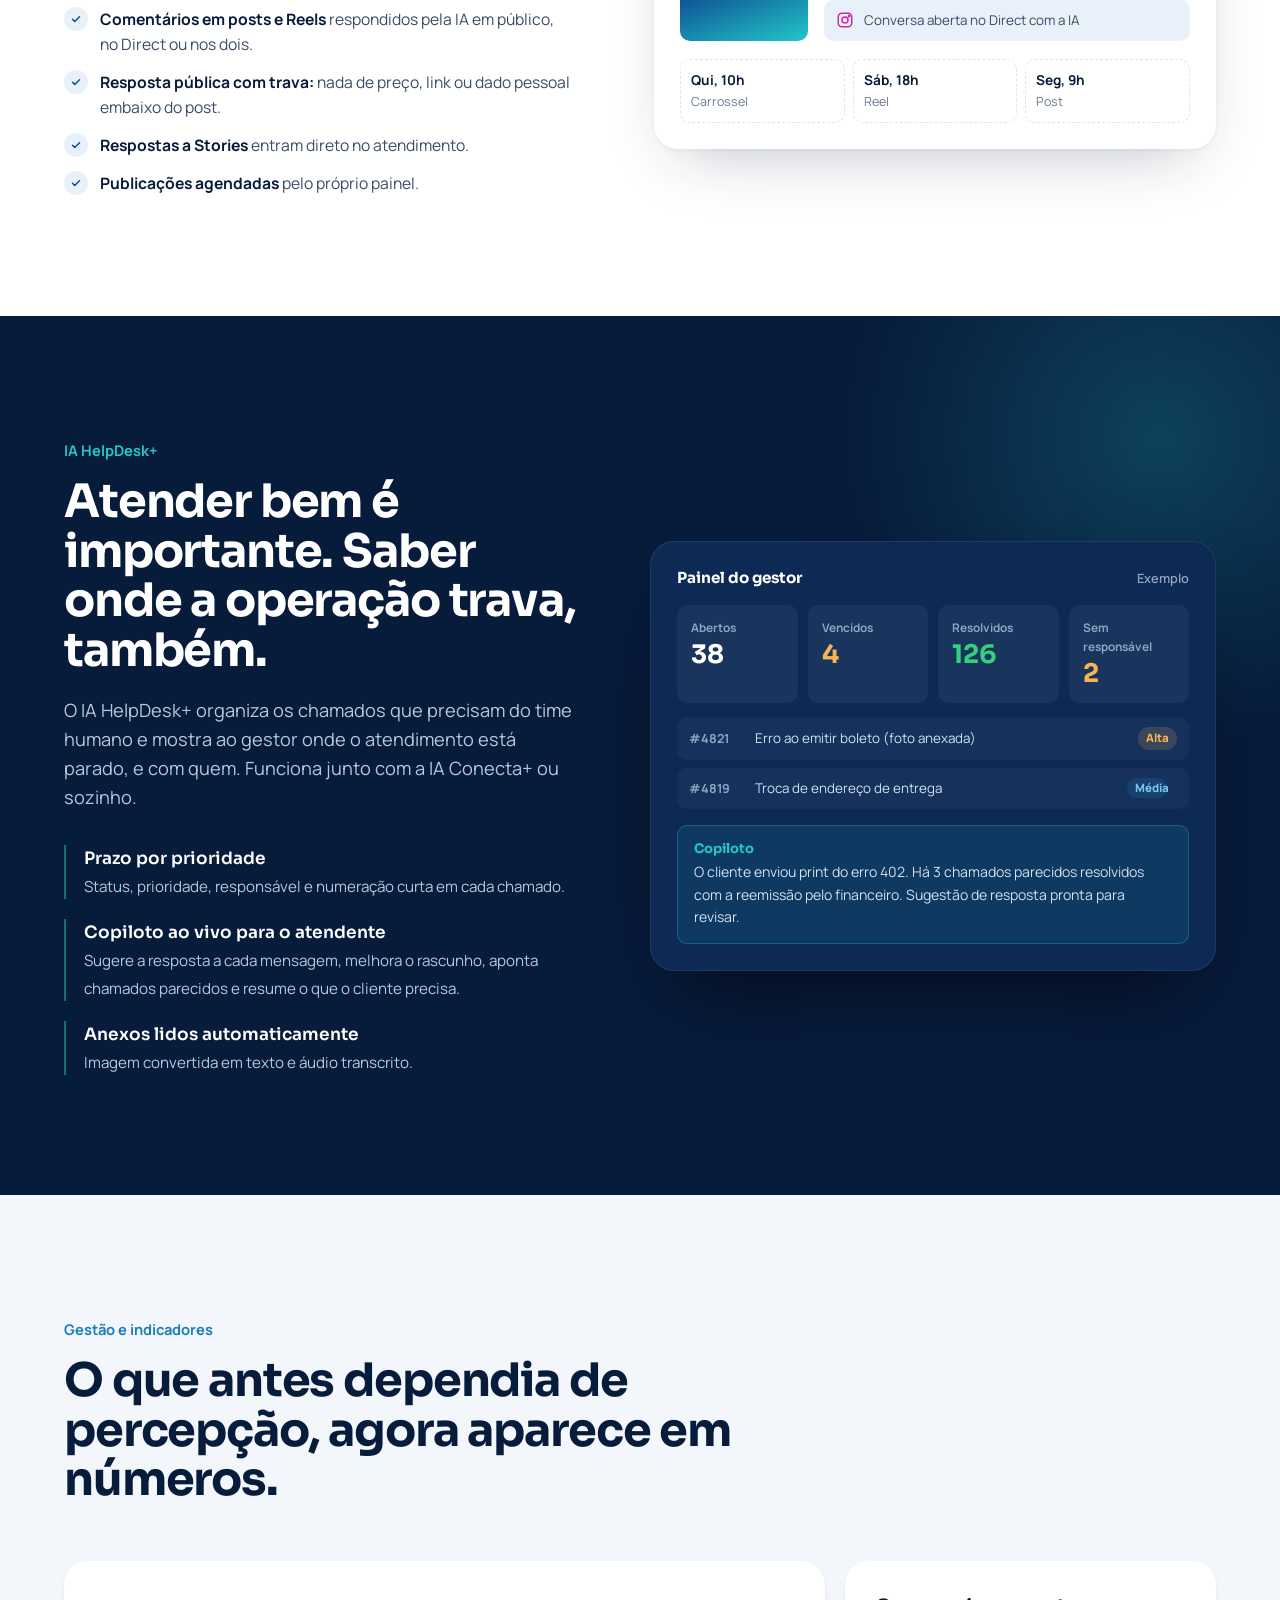
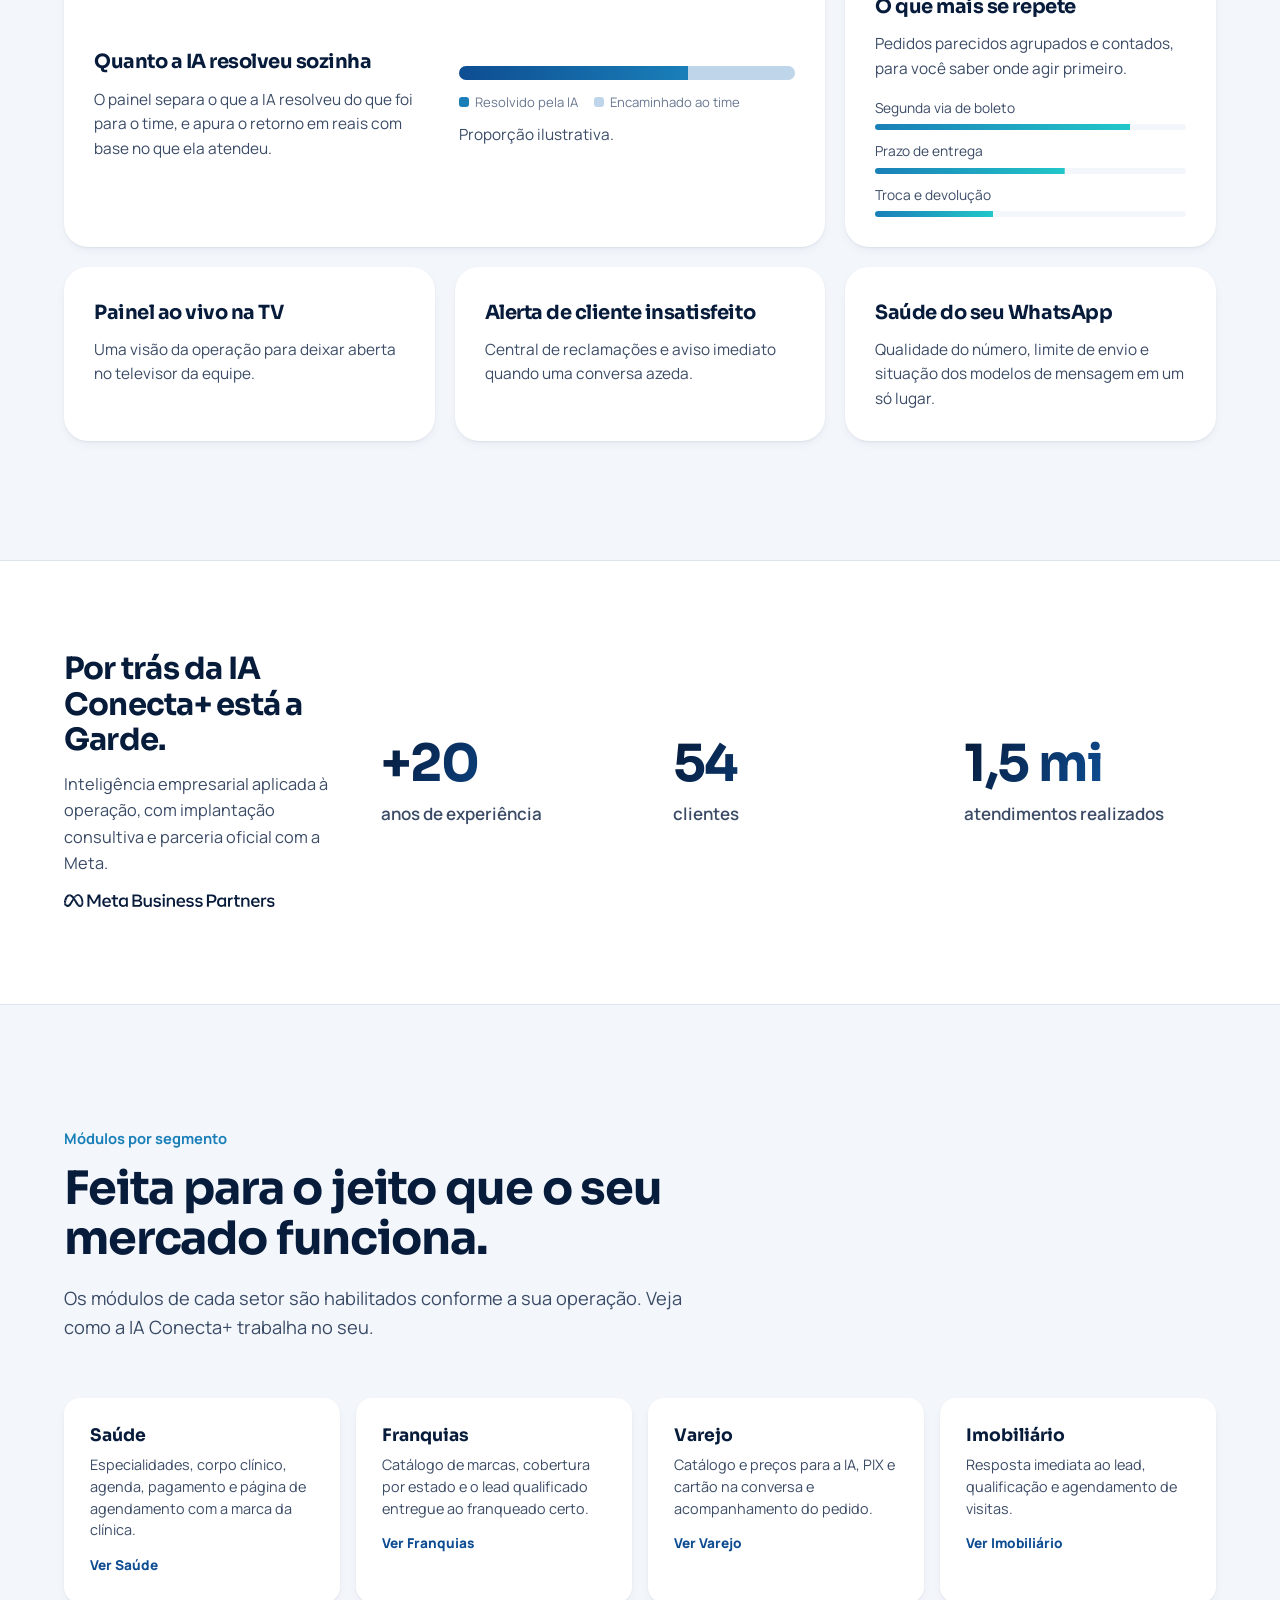
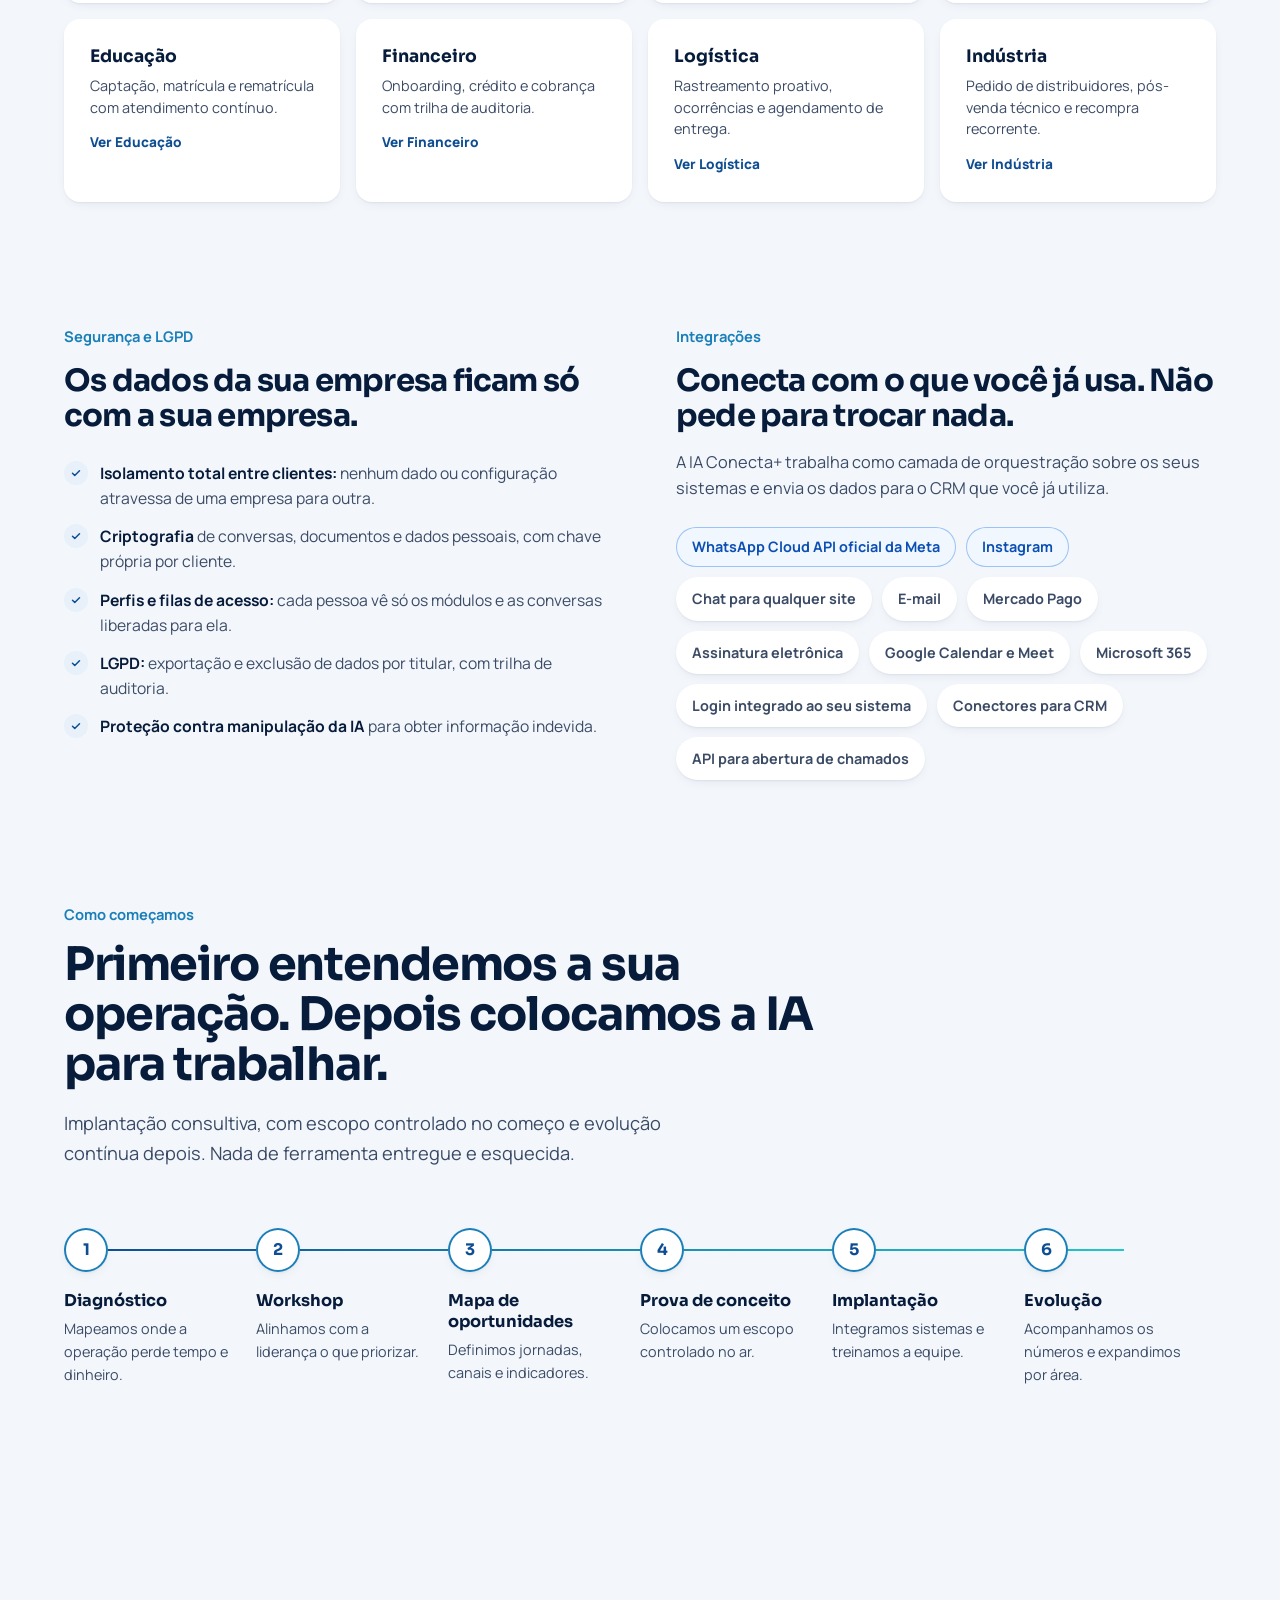
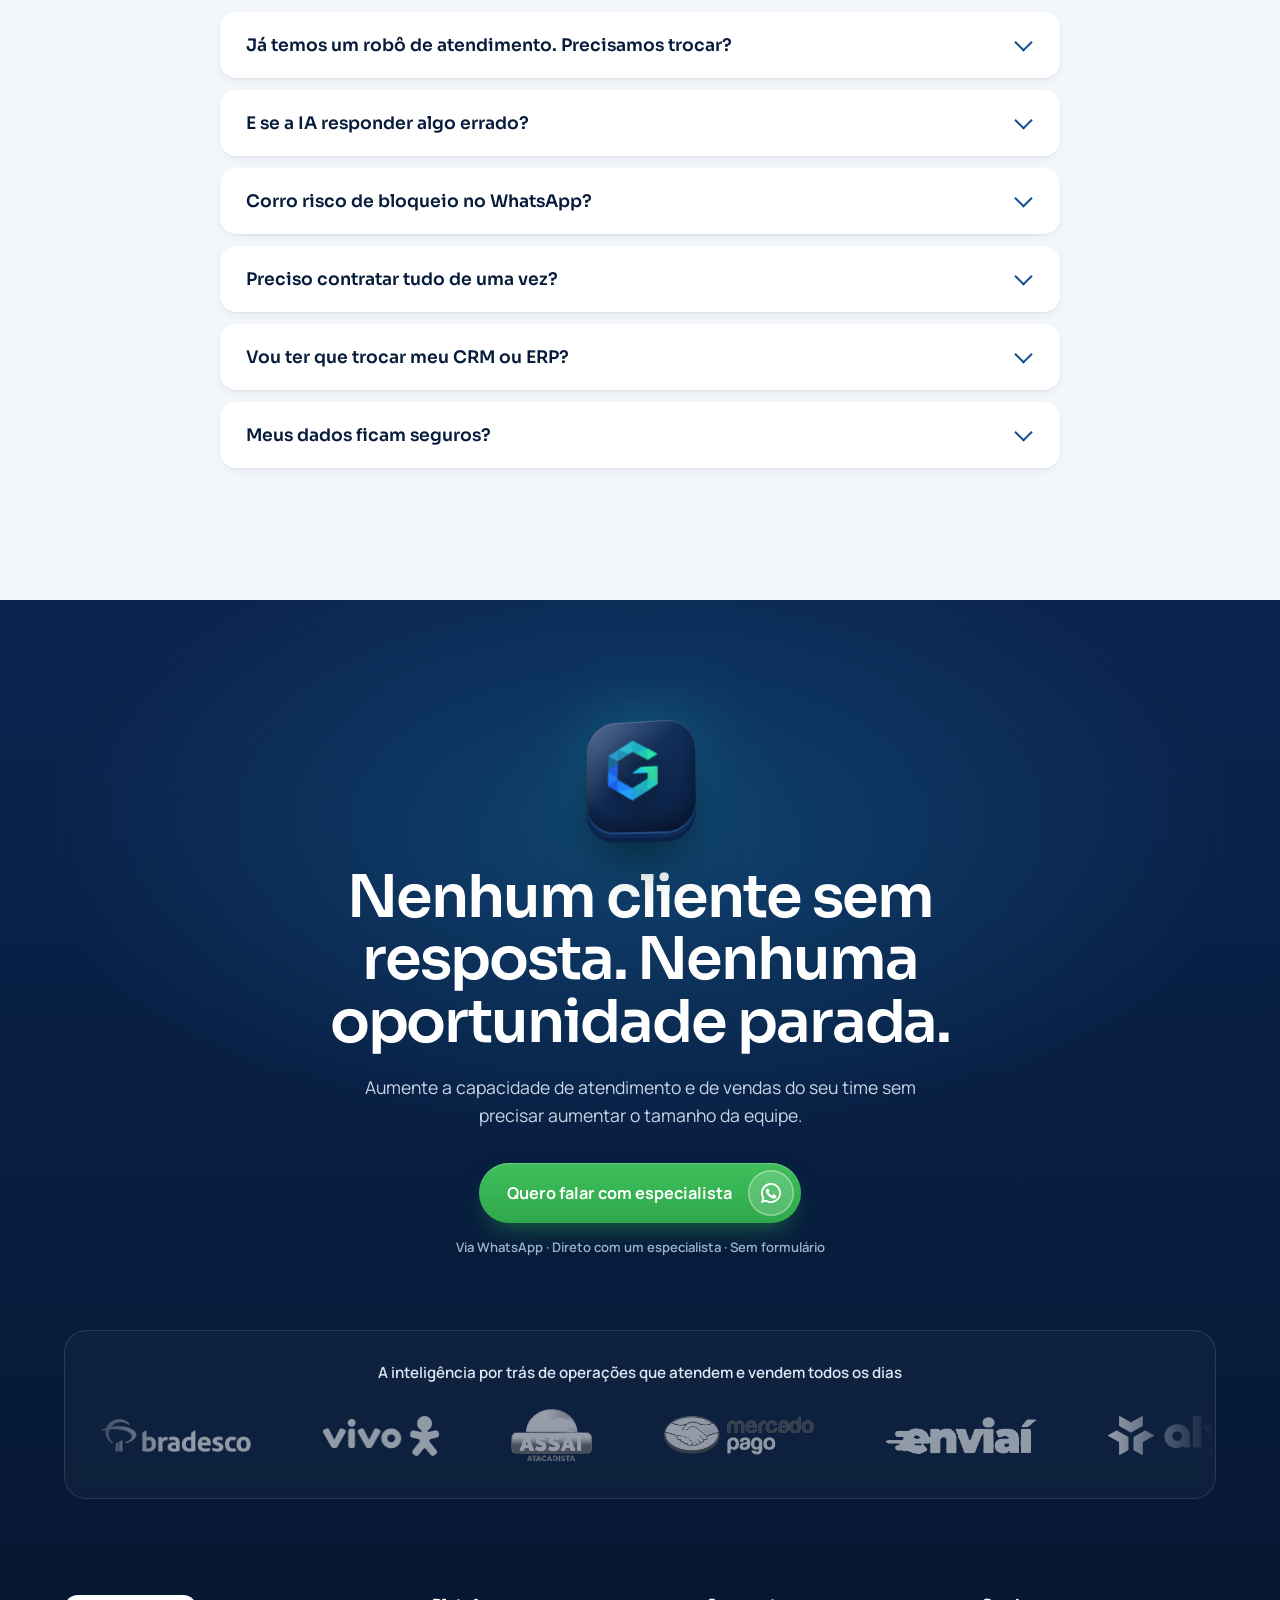
==== commit baf1f374: "Hero com tela de Conversas, CTAs de WhatsApp, botão flutuante e rodapé com G em 3D Co-Authored-By: C" ====
--- a/index.html
+++ b/index.html
@@ -9,7 +9,7 @@
 <meta property="og:description" content="WhatsApp, Instagram, site e e-mail em uma única operação, com agentes de IA treinados nos documentos da sua empresa.">
 <meta property="og:type" content="website">
 <meta name="theme-color" content="#F3F7FC">
-<link rel="icon" href="/assets/marca/logo-ia-conecta.png" type="image/png">
+<link rel="icon" href="/assets/marca/favicon.png" type="image/png">
 <link rel="preconnect" href="https://fonts.googleapis.com">
 <link rel="preconnect" href="https://fonts.gstatic.com" crossorigin>
 <link rel="stylesheet" href="https://fonts.googleapis.com/css2?family=Sora:wght@400;500;600;700&family=Manrope:wght@400;500;600;700;800&display=swap">
@@ -88,7 +88,7 @@
 .pill{display:inline-flex;align-items:center;gap:8px;padding:8px 16px;border-radius:999px;background:var(--paper);box-shadow:var(--sh-1);font-weight:700;font-size:.85rem;color:var(--blue)}
 .pill::before{content:"";width:8px;height:8px;border-radius:50%;background:var(--green);box-shadow:0 0 0 4px rgba(50,210,124,.2)}
 .hero h1{font-size:clamp(2.1rem,3.2vw,2.85rem);line-height:1.1;text-wrap:balance;margin:26px 0 24px;letter-spacing:-.035em}
-.hero .lead{font-size:1.22rem}
+.hero .lead{font-size:1.18rem;max-width:44ch}
 .hero-cta{margin-top:38px;display:flex;flex-direction:column;align-items:flex-start;gap:12px}
 .hero-cta small{color:var(--ink-3);font-weight:600;font-size:.86rem}
 @media (max-width:980px){.hero{padding-top:120px}.hero-grid{grid-template-columns:1fr;min-height:0}}
@@ -131,7 +131,7 @@
 .chatcard .phone{background:var(--paper);border-radius:22px;box-shadow:var(--sh-3);overflow:hidden}
 .chatcard .ph-h{display:flex;align-items:center;gap:10px;padding:14px;background:#075E54;color:#fff}
 .chatcard .ph-h .av{width:32px;height:32px;background:#fff}
-.chatcard .ph-h .av img{width:26px}
+.chatcard .ph-h .av img{height:20px;width:auto}
 .chatcard .ph-h b{font-size:.86rem;display:block}
 .chatcard .ph-h small{font-size:.7rem;opacity:.85}
 .chatcard .ph-b{background:#EFEAE2;padding:14px 12px;display:flex;flex-direction:column;gap:8px;font-size:.8rem;line-height:1.4;min-height:250px}
@@ -152,6 +152,66 @@
 @media (max-width:1240px){.window{right:-300px}}
 @media (max-width:980px){.stage{height:520px;max-width:680px;width:100%;margin:10px auto 0}.window{right:-120px;top:20px}}
 @media (max-width:640px){.stage{height:470px}.window{right:-360px;top:40px;width:600px}.chatcard{left:0;top:20px;width:272px}.bubble.b1{left:auto;right:0;top:310px}.bubble.b2{display:none}}
+
+
+/* janela no layout da tela de Conversas */
+.app .app-body{display:grid;grid-template-columns:236px 1fr;min-height:0;background:#F6F8FB}
+.app-list{background:#fff;border-right:1px solid var(--line);padding:12px 10px;display:flex;flex-direction:column;gap:8px;overflow:hidden}
+.app-search{height:30px;border-radius:8px;background:var(--page);font-size:.72rem;color:var(--ink-3);display:flex;align-items:center;padding:0 10px}
+.app-tabs{display:flex;gap:2px;background:var(--page);border-radius:8px;padding:3px;font-size:.64rem;font-weight:700;color:var(--ink-3)}
+.app-tabs>*{padding:4px 7px;border-radius:6px}
+.app-tabs b{background:#fff;color:var(--ink);box-shadow:0 1px 2px rgba(7,27,59,.1)}
+.ci{display:grid;grid-template-columns:30px 1fr;gap:8px;padding:9px;border-radius:10px;border:1px solid var(--line);font-size:.68rem}
+.ci.on{border-color:var(--turq);box-shadow:0 0 0 2px rgba(34,199,201,.15);background:#F4FCFC}
+.ci .av,.app-h .av{width:30px;height:30px;font-size:.64rem}
+.ci>div{min-width:0}
+.ci p{display:flex;justify-content:space-between;gap:6px}
+.ci p b{font-size:.74rem;color:var(--ink)}
+.ci p small{color:var(--ink-3);font-size:.62rem}
+.ci>div>span{display:block;color:var(--ink-2);white-space:nowrap;overflow:hidden;text-overflow:ellipsis;margin:2px 0 4px}
+.ci i{font-style:normal;display:flex;gap:8px}
+.ci u{text-decoration:none;font-weight:700;font-size:.6rem}
+.ci u.ig{color:#D6249F}.ci u.wa{color:#16A34A}.ci u.st{color:var(--cyan)}.ci u.ia{color:#0E7C6B}.ci u.rc{color:var(--blue)}.ci u.es{color:#B87410}.ci u.hu{color:#4B3BA6}
+.app-chat{display:flex;flex-direction:column;min-width:0}
+.app-h{display:flex;align-items:center;gap:8px;padding:10px 12px;background:#fff;border-bottom:1px solid var(--line)}
+.app-h div{min-width:0}
+.app-h b{display:block;font-size:.8rem}
+.app-h small{font-size:.62rem;color:var(--ink-3)}
+.app-h .live{margin-left:auto;font-size:.6rem;font-weight:800;color:#0E7C6B;background:#E3F9EC;padding:3px 8px;border-radius:99px;white-space:nowrap}
+.app-h .assume{font-size:.64rem;font-weight:800;color:#fff;background:var(--turq);padding:5px 10px;border-radius:7px;white-space:nowrap}
+.app-note{font-size:.6rem;color:var(--ink-3);padding:6px 12px;background:#fff;border-bottom:1px solid var(--line)}
+.app-note b{color:var(--ink-2)}
+.app-msgs{flex:1;padding:12px;display:flex;flex-direction:column;gap:8px;overflow:hidden}
+.m{max-width:80%;padding:7px 10px;border-radius:10px;font-size:.7rem;line-height:1.4}
+.m.in{align-self:flex-start;background:#fff;box-shadow:0 1px 2px rgba(7,27,59,.08)}
+.m.ai{align-self:flex-end;background:#CDEFE3;color:#063B2E}
+.m.ai small{display:block;font-size:.56rem;font-weight:800;color:#0E7C6B;margin-bottom:2px}
+.app-auto{font-size:.62rem;font-weight:700;color:#0E7C6B;padding:6px 12px;background:#EEF9F6;border-top:1px solid var(--line)}
+.app-chips{display:flex;gap:5px;padding:6px 10px;background:#fff;flex-wrap:nowrap;overflow:hidden}
+.app-chips span{font-size:.58rem;font-weight:700;color:var(--ink-2);border:1px solid var(--line);border-radius:99px;padding:3px 8px;white-space:nowrap}
+.app-input{margin:0 10px 10px;padding:8px 10px;border:1px solid var(--line);border-radius:8px;font-size:.64rem;color:var(--ink-3);background:#fff}
+
+/* botão no estilo WhatsApp */
+.btn-wa{display:inline-flex;align-items:center;gap:16px;padding:7px 7px 7px 28px;border-radius:999px;background:linear-gradient(180deg,#3FBF5B,#2FA84B);color:#fff;font:700 1.02rem var(--text);text-decoration:none;white-space:nowrap;box-shadow:0 12px 28px -12px rgba(37,160,72,.75),inset 0 1px 0 rgba(255,255,255,.25);transition:transform .25s var(--ease),box-shadow .25s,filter .25s}
+.btn-wa .ic{width:46px;height:46px;border-radius:50%;display:grid;place-items:center;background:rgba(255,255,255,.18);box-shadow:inset 0 0 0 1.5px rgba(255,255,255,.35)}
+.btn-wa .ic svg{width:24px;height:24px}
+.btn-wa:hover{transform:translateY(-2px);filter:brightness(1.05);box-shadow:0 18px 34px -12px rgba(37,160,72,.8),inset 0 1px 0 rgba(255,255,255,.25)}
+.btn-wa.sm{font-size:.88rem;padding:4px 4px 4px 18px;gap:10px}
+.btn-wa.sm .ic{width:34px;height:34px}.btn-wa.sm .ic svg{width:18px;height:18px}
+@media (max-width:700px){.nav .btn-wa{display:none}}
+
+/* botão flutuante do WhatsApp */
+.wa-float{position:fixed;right:22px;bottom:22px;z-index:70;display:flex;align-items:center;gap:14px}
+.wa-float .tip{position:relative;background:#fff;border-radius:12px;box-shadow:var(--sh-2);padding:12px 36px 12px 16px;font-size:.85rem;color:var(--ink-2);max-width:220px;opacity:0;transform:translateX(10px);transition:opacity .4s var(--ease),transform .4s var(--ease);pointer-events:none}
+.wa-float.show .tip{opacity:1;transform:none;pointer-events:auto}
+.wa-float .tip button{position:absolute;right:8px;top:8px;width:22px;height:22px;border:0;background:none;cursor:pointer;color:var(--ink-3);font:700 .9rem var(--text);border-radius:6px}
+.wa-float .tip button:hover{background:var(--page)}
+.wa-float a{position:relative;width:62px;height:62px;border-radius:50%;display:grid;place-items:center;background:#25D366;color:#fff;box-shadow:0 10px 24px -6px rgba(37,211,102,.6);flex:none;transition:transform .25s var(--ease)}
+.wa-float a:hover{transform:scale(1.06)}
+.wa-float a svg{width:32px;height:32px}
+.wa-float a::before{content:"";position:absolute;inset:-12px;border-radius:50%;background:rgba(37,211,102,.18);animation:ring 2.4s ease-out infinite;z-index:-1}
+@keyframes ring{0%{transform:scale(.8);opacity:1}100%{transform:scale(1.35);opacity:0}}
+@media (max-width:560px){.wa-float .tip{display:none}}
 
 /* faixa de clientes: carrossel infinito */
 .clients{position:relative;margin-top:48px;padding:38px 0 42px;background:var(--paper);box-shadow:0 -1px 0 var(--line),0 1px 0 var(--line)}
@@ -398,23 +458,35 @@
 .final .meta{color:#D2E2F3;margin-top:18px}.final .meta b{color:#fff}
 @media (max-width:860px){.final .box{grid-template-columns:1fr;padding:44px 26px}}
 
-/* rodapé */
-footer{margin-top:120px;background:#041227;color:#9FB2CC;position:relative;overflow:hidden}
-footer::before{content:"";position:absolute;top:0;left:0;right:0;height:4px;background:linear-gradient(90deg,var(--green),var(--turq),var(--cyan),var(--blue))}
-footer::after{content:"";position:absolute;left:-200px;bottom:-300px;width:700px;height:700px;border-radius:50%;background:radial-gradient(circle,rgba(26,127,184,.18),transparent 65%);pointer-events:none}
-.ft-top{position:relative;z-index:1;display:grid;grid-template-columns:1.4fr 1fr 1fr 1fr;gap:40px;padding:72px 0 48px}
+/* rodapé no estilo da referência */
+footer{background:radial-gradient(1000px 520px at 50% 18%,rgba(26,127,184,.35),transparent 60%),linear-gradient(180deg,#0B2550,#071B3B 55%,#041227);color:#9FB2CC;position:relative;overflow:hidden}
+.ft-cta{text-align:center;padding:120px 0 0;color:#fff}
+.ft-cta h2{color:#fff;font-size:clamp(2.1rem,4.6vw,4rem);line-height:1.06;letter-spacing:-.035em;max-width:18ch;margin:34px auto 0;font-weight:600;text-wrap:balance}
+.ft-cta>.wrap>p{color:#C9D6E8;font-size:1.1rem;max-width:52ch;margin:20px auto 34px}
+.ft-cta small{display:block;margin-top:14px;color:#9FB2CC;font-size:.82rem;font-weight:600}
+.g3d{perspective:700px;display:inline-block}
+.g3d-tile{width:112px;height:112px;border-radius:30px;display:grid;place-items:center;transform-style:preserve-3d;transform:rotateX(var(--gx,10deg)) rotateY(var(--gy,-14deg));transition:transform .25s ease-out;
+  background:linear-gradient(145deg,#173A6E,#0A1E40);
+  box-shadow:0 1px 0 rgba(255,255,255,.18) inset,0 -10px 18px rgba(0,0,0,.35) inset,0 2px 0 #1F4A86,0 6px 0 #0E2A55,0 10px 0 #0A2148,0 30px 50px -10px rgba(0,0,0,.65),0 0 80px -10px rgba(34,199,201,.45);animation:gfloat 6s ease-in-out infinite}
+.g3d-tile::after{content:"";position:absolute;inset:0;border-radius:inherit;background:linear-gradient(135deg,rgba(255,255,255,.28),transparent 45%);pointer-events:none}
+.g3d-tile img{height:62px;width:auto;transform:translateZ(30px);filter:drop-shadow(0 8px 10px rgba(0,0,0,.45))}
+@keyframes gfloat{50%{translate:0 -10px}}
+.ft-logos{margin:72px auto 0;border:1px solid rgba(255,255,255,.12);border-radius:22px;padding:30px 0 34px;background:rgba(255,255,255,.03);backdrop-filter:blur(4px)}
+.ft-logos p{color:#DDE7F3;font-weight:600;font-size:.95rem;margin-bottom:22px}
+.ft-logos .track img{filter:brightness(0) invert(1);opacity:.55}
+.ft-logos .track .keep img{filter:grayscale(1) brightness(1.7) contrast(.9);opacity:.6}
+.ft-logos .track li:hover img{opacity:1;filter:none}
+.ft-top{position:relative;z-index:1;display:grid;grid-template-columns:1.4fr 1fr 1fr 1fr;gap:40px;padding:96px 0 48px}
 .ft-brand .logo-w{display:inline-flex;padding:12px 16px;border-radius:14px;background:#fff}
 .ft-brand .logo-w img{height:34px;width:auto}
 .ft-brand p{margin-top:18px;max-width:34ch;font-size:.95rem}
-.ft-brand .meta{margin-top:18px;color:#C9D6E8}.ft-brand .meta b{color:#fff}
 footer h6{margin:0 0 16px;font:700 .95rem var(--display);color:#fff}
 footer ul{list-style:none;margin:0;padding:0;display:grid;gap:10px}
 footer ul a{text-decoration:none;font-size:.93rem;transition:color .2s}
 footer ul a:hover{color:var(--turq)}
-.ft-big{position:relative;z-index:1;font:700 clamp(3rem,11vw,9.5rem)/.95 var(--display);letter-spacing:-.05em;color:transparent;-webkit-text-stroke:1px rgba(159,178,204,.25);white-space:nowrap;user-select:none;padding-bottom:12px}
 .ft-bot{position:relative;z-index:1;display:flex;justify-content:space-between;gap:20px;flex-wrap:wrap;padding:24px 0 32px;border-top:1px solid rgba(255,255,255,.08);font-size:.85rem}
 .ft-bot a{text-decoration:none;color:#C9D6E8}
-@media (max-width:900px){.ft-top{grid-template-columns:1fr 1fr}.ft-brand{grid-column:span 2}}
+@media (max-width:900px){.ft-top{grid-template-columns:1fr 1fr}.ft-brand{grid-column:span 2}.ft-cta{padding-top:90px}}
 
 @media (prefers-reduced-motion:reduce){
   html{scroll-behavior:auto}
@@ -425,6 +497,7 @@
   .dem div::after{background-size:var(--w) 100%,auto}
   .journey::after{transform:scaleX(1)}
   .ag-step{opacity:1}
+  .g3d-tile{transform:none}
 }
 </style>
 <script type="application/ld+json">{"@context":"https://schema.org","@type":"SoftwareApplication","name":"IA Conecta+","applicationCategory":"BusinessApplication","operatingSystem":"Web","publisher":{"@type":"Organization","name":"Garde Inteligência Empresarial","url":"https://www.gardesolucoes.com.br/"}}</script>
@@ -460,7 +533,7 @@
     </nav>
     <div class="right">
       <span class="meta"><img src="/assets/marca/meta-business-partners-navy.png" alt="Meta Business Partners" width="211" height="13"></span>
-      <a class="btn btn-primary" href="#diagnostico">Agendar diagnóstico</a>
+      <a class="btn-wa sm" href="https://wa.me/5511915192560?text=Ol%C3%A1!%20Quero%20falar%20com%20um%20especialista%20sobre%20a%20IA%20Conecta%2B." target="_blank" rel="noopener">Falar com especialista<span class="ic"><svg><use href="#i-wa"/></svg></span></a>
       <button class="menu-btn" aria-label="Abrir menu" aria-controls="menu" aria-expanded="false"><svg width="24" height="24" viewBox="0 0 24 24" fill="none" stroke="currentColor" stroke-width="2"><path d="M4 7h16M4 12h16M4 17h16"/></svg></button>
     </div>
   </div>
@@ -473,42 +546,44 @@
     <div>
       <span class="pill seq" style="--t:.05s">Inteligência operacional com IA</span>
       <h1 class="seq" style="--t:.15s">Agentes de IA que atendem, vendem e resolvem pela sua empresa</h1>
-      <p class="lead seq" style="--t:.3s">WhatsApp, Instagram, site e e-mail em uma única operação. Uma IA treinada nos documentos da sua empresa conversa, qualifica, agenda e entrega ao seu time só o que precisa de gente.</p>
+      <p class="lead seq" style="--t:.3s">Atenda, qualifique e venda em todos os canais com uma IA treinada nos seus documentos, sem aumentar o time.</p>
       <div class="hero-cta seq" style="--t:.45s">
-        <a class="btn btn-primary" href="#diagnostico">Agendar diagnóstico gratuito<svg><use href="#i-arrow"/></svg></a>
-        <small>Começamos entendendo a sua operação, sem custo.</small>
+        <a class="btn-wa" href="https://wa.me/5511915192560?text=Ol%C3%A1!%20Quero%20falar%20com%20um%20especialista%20sobre%20a%20IA%20Conecta%2B." target="_blank" rel="noopener">Quero falar com especialista<span class="ic"><svg><use href="#i-wa"/></svg></span></a>
+        <small>Atendimento imediato via WhatsApp</small>
       </div>
     </div>
 
     <div class="stage" aria-hidden="true">
-      <div class="window seq" style="--t:.35s">
-        <div class="win-bar"><i style="background:#FF5F57"></i><i style="background:#FEBC2E"></i><i style="background:#28C840"></i><span>IA Conecta+</span></div>
-        <div class="win-body">
-          <div class="rail"><b></b><b></b><b></b><b></b><b></b></div>
-          <div class="list">
-            <h5>Todas as conversas</h5>
-            <div class="tb"><span>Abertas</span><span>IA cuidando</span><span>Precisam de atenção</span></div>
-            <div class="conv on"><span class="av" style="background:#1A7FB8">AS<em class="w"></em></span><div><b>Ana Souza</b><span>Sexta 9h30 fica ótimo</span></div><span class="tag ai">IA</span></div>
-            <div class="conv"><span class="av" style="background:#6B5BD2">RM<em class="g"></em></span><div><b>Rafael M.</b><span>Qual o valor do plano?</span></div><span class="tag ai">IA</span></div>
-            <div class="conv"><span class="av" style="background:#E8A23A">JP<em class="s"></em></span><div><b>Júlia P.</b><span>Preciso falar com alguém</span></div><span class="tag esc">Escalada</span></div>
-            <div class="conv"><span class="av" style="background:#167A45">CL<em class="m"></em></span><div><b>Carlos L.</b><span>Enviei o contrato assinado</span></div><span class="tag hum">Humano</span></div>
-            <div class="conv"><span class="av" style="background:#0E4D92">BN<em class="w"></em></span><div><b>Bia N.</b><span>Obrigada, deu certo!</span></div><span class="tag ok">Resolvido</span></div>
-          </div>
-          <div class="pane">
-            <div class="pane-h"><span class="av" style="background:#1A7FB8;width:28px;height:28px;font-size:.66rem">AS</span>Ana Souza<span class="tag ok">Agendado</span></div>
-            <div class="pane-b">
-              <div class="b in">Oi! Vocês atendem pelo convênio? Queria marcar dermatologia.</div>
-              <div class="b out">Atendemos sim, Ana. Tenho quinta às 14h ou sexta às 9h30.</div>
-              <div class="b in">Sexta de manhã fica ótimo</div>
-              <div class="sys">Agente <b>Agendamento</b> confirmou e moveu o card para <b>Agendado</b></div>
+      <div class="window app seq" style="--t:.35s">
+        <div class="win-bar"><i style="background:#FF5F57"></i><i style="background:#FEBC2E"></i><i style="background:#28C840"></i><span>IA Conecta+ · Conversas</span></div>
+        <div class="app-body">
+          <aside class="app-list">
+            <div class="app-search"><span>Buscar</span></div>
+            <div class="app-tabs"><b>Todas</b><span>IA</span><span>Escaladas</span><span>Humano</span></div>
+            <div class="ci on"><span class="av" style="background:#E2F4FB;color:#0E5F8C">MS<em class="g"></em></span><div><p><b>Mariana Sá</b><small>09:41</small></p><span>Perfeito, pode agendar para sexta</span><i><u class="ig">Instagram</u><u class="ia">IA</u><u class="rc">Receptivo</u></i></div></div>
+            <div class="ci"><span class="av" style="background:#ECE9FB;color:#4B3BA6">LP<em class="w"></em></span><div><p><b>Lucas Prado</b><small>09:38</small></p><span>Qual o prazo de implantação?</span><i><u class="wa">WhatsApp</u><u class="ia">IA</u><u class="rc">Ativo</u></i></div></div>
+            <div class="ci"><span class="av" style="background:#FFF1DA;color:#9A5B00">CR<em class="w"></em></span><div><p><b>Clara Rocha</b><small>09:30</small></p><span>Preciso falar com o financeiro</span><i><u class="wa">WhatsApp</u><u class="es">Escalada</u></i></div></div>
+            <div class="ci"><span class="av" style="background:#E3F9EC;color:#167A45">TB<em class="s"></em></span><div><p><b>Tiago Brito</b><small>Ontem</small></p><span>Obrigado, deu tudo certo!</span><i><u class="st">Site</u><u class="hu">Humano</u></i></div></div>
+          </aside>
+          <div class="app-chat">
+            <div class="app-h"><span class="av" style="background:#E2F4FB;color:#0E5F8C">MS<em class="g"></em></span><div><b>Mariana Sá</b><small>Agente Comercial · desde 20/10</small></div><span class="live">IA ativa</span><span class="assume">Assumir</span></div>
+            <div class="app-note">Coluna <b>"qualificado"</b> definida pela IA: interesse em plano empresarial para 12 usuários.</div>
+            <div class="app-msgs">
+              <div class="m in">Oi! Vi o Reel de vocês. Funciona para clínica com 3 unidades?</div>
+              <div class="m ai"><small>IA · Agente Comercial</small>Funciona, sim! Cada unidade pode ter a sua agenda e o seu time. Quantas pessoas atendem hoje?</div>
+              <div class="m in">Umas 12, entre recepção e comercial</div>
+              <div class="m ai"><small>IA · Agente Comercial</small>Ótimo. Posso agendar uma conversa com um especialista na sexta, às 10h?</div>
             </div>
+            <div class="app-auto">A IA está respondendo automaticamente</div>
+            <div class="app-chips"><span>Respostas rápidas</span><span>Sugerir resposta</span><span>Melhorar meu texto</span><span>O que ele precisa</span></div>
+            <div class="app-input">Escreva uma resposta...</div>
           </div>
         </div>
       </div>
 
       <div class="chatcard seq" style="--t:.6s">
         <div class="phone">
-          <div class="ph-h"><span class="av"><img src="/assets/marca/logo-ia-conecta.png" alt=""></span><div><b>Clínica Viva</b><small>conta comercial verificada</small></div></div>
+          <div class="ph-h"><span class="av"><img src="/assets/marca/g-conecta.png" alt=""></span><div><b>Clínica Viva</b><small>conta comercial verificada</small></div></div>
           <div class="ph-b">
             <div class="w in seq" style="--t:1s">Oi, preciso de ajuda<time>09:41</time></div>
             <div class="w in seq" style="--t:1.5s">Quero remarcar minha consulta de amanhã<time>09:41</time></div>
@@ -525,7 +600,7 @@
   <div class="clients">
     <p>Operações que já rodam com a IA Conecta+</p>
     <div class="marquee">
-      <div class="track" id="track">
+      <div class="track">
         <ul>
           <li><img src="/assets/clientes/bradesco.png" alt="Bradesco"></li>
           <li><img src="/assets/clientes/vivo.png" alt="Vivo"></li>
@@ -946,25 +1021,37 @@
   </div>
 </section>
 
-<!-- CTA FINAL -->
-<section id="diagnostico" class="final">
-  <div class="wrap">
-    <div class="box" data-r="zoom">
-      <div style="position:relative;z-index:1">
-        <h2 class="h2">Descubra o que a sua equipe não precisa mais fazer à mão.</h2>
-        <p>O diagnóstico gratuito mapeia a sua operação e mostra onde a IA Conecta+ gera resultado primeiro. Fale com a gente pelo canal que preferir.</p>
-        <p class="meta"><img src="/assets/marca/meta-business-partners-white.png" alt="Meta Business Partners" width="211" height="13"></p>
-      </div>
-      <div class="contact">
-        <a href="tel:+5511915192560"><svg><use href="#i-phone"/></svg><span><small>Ligue para um especialista</small><b>(11) 91519-2560</b></span></a>
-        <a href="mailto:lohany.souza@gardetech.com.br?subject=Diagn%C3%B3stico%20IA%20Conecta%2B"><svg><use href="#i-mail"/></svg><span><small>Envie um e-mail</small><b>lohany.souza@gardetech.com.br</b></span></a>
-      </div>
-    </div>
-  </div>
-</section>
 </main>
 
-<footer>
+<footer id="diagnostico">
+  <div class="ft-cta">
+    <div class="wrap">
+      <div class="g3d" id="g3d" aria-hidden="true"><div class="g3d-tile"><img src="/assets/marca/g-conecta.png" alt=""></div></div>
+      <h2 data-r>Nenhum cliente sem resposta. Nenhuma oportunidade parada.</h2>
+      <p data-r style="--d:.1s">Aumente a capacidade de atendimento e de vendas do seu time sem precisar aumentar o tamanho da equipe.</p>
+      <div data-r style="--d:.2s"><a class="btn-wa" href="https://wa.me/5511915192560?text=Ol%C3%A1!%20Quero%20falar%20com%20um%20especialista%20sobre%20a%20IA%20Conecta%2B." target="_blank" rel="noopener">Quero falar com especialista<span class="ic"><svg><use href="#i-wa"/></svg></span></a></div>
+      <small data-r style="--d:.25s">Via WhatsApp · Direto com um especialista · Sem formulário</small>
+      <div class="ft-logos" data-r="zoom">
+        <p>A inteligência por trás de operações que atendem e vendem todos os dias</p>
+        <div class="marquee"><div class="track"><ul>
+          <li><img src="/assets/clientes/bradesco.png" alt="Bradesco"></li>
+          <li><img src="/assets/clientes/vivo.png" alt="Vivo"></li>
+          <li class="tall keep"><img src="/assets/clientes/assai.png" alt="Assaí Atacadista"></li>
+          <li class="keep"><img src="/assets/clientes/mercado-pago.png" alt="Mercado Pago"></li>
+          <li><img src="/assets/clientes/enviai.png" alt="Enviaí"></li>
+          <li><img src="/assets/clientes/alya.png" alt="Alya"></li>
+          <li class="tall keep"><img src="/assets/clientes/grupo-monitor.png" alt="Grupo Monitor"></li>
+          <li class="tall"><img src="/assets/clientes/cobtec.png" alt="Cobtec"></li>
+          <li class="keep"><img src="/assets/clientes/dealers-club.png" alt="Dealers Club"></li>
+          <li class="tall"><img src="/assets/clientes/davinci.png" alt="daVinci"></li>
+          <li class="tall"><img src="/assets/clientes/lui-home.png" alt="Lui Home"></li>
+          <li class="tall"><img src="/assets/clientes/true-wellness.png" alt="True Wellness"></li>
+          <li class="tall"><img src="/assets/clientes/weramp.png" alt="We Ramp"></li>
+          <li><img src="/assets/clientes/vuelo.png" alt="Vuelo"></li>
+        </ul></div></div>
+      </div>
+    </div>
+  </div>
   <div class="wrap">
     <div class="ft-top">
       <div class="ft-brand">
@@ -974,12 +1061,16 @@
       </div>
       <div><h6>Plataforma</h6><ul><li><a href="#plataforma">Visão geral</a></li><li><a href="#multiagentes">Multiagentes</a></li><li><a href="#instagram">Instagram</a></li><li><a href="#helpdesk">IA HelpDesk+</a></li><li><a href="#gestao">Indicadores</a></li></ul></div>
       <div><h6>Segmentos</h6><ul><li><a href="/segmentos/saude">Saúde</a></li><li><a href="/segmentos/franquias">Franquias</a></li><li><a href="/segmentos/varejo">Varejo</a></li><li><a href="/segmentos/imobiliario">Imobiliário</a></li><li><a href="/segmentos">Todos</a></li></ul></div>
-      <div><h6>Garde</h6><ul><li><a href="https://www.gardesolucoes.com.br/">Site da Garde</a></li><li><a href="https://www.instagram.com/garde.solucoes/">Instagram</a></li><li><a href="tel:+5511915192560">(11) 91519-2560</a></li><li><a href="mailto:lohany.souza@gardetech.com.br">E-mail</a></li></ul></div>
-    </div>
-    <div class="ft-big" aria-hidden="true">IA Conecta+</div>
+      <div><h6>Garde</h6><ul><li><a href="https://www.gardesolucoes.com.br/">Site da Garde</a></li><li><a href="https://www.instagram.com/garde.solucoes/">Instagram</a></li><li><a href="https://wa.me/5511915192560?text=Ol%C3%A1!%20Quero%20falar%20com%20um%20especialista%20sobre%20a%20IA%20Conecta%2B." target="_blank" rel="noopener">WhatsApp</a></li><li><a href="mailto:lohany.souza@gardetech.com.br">E-mail</a></li></ul></div>
+    </div>
     <div class="ft-bot"><span>© 2026 Garde Inteligência Empresarial. Todos os direitos reservados.</span><a href="#topo">Voltar ao topo</a></div>
   </div>
 </footer>
+
+<div class="wa-float" id="wafloat">
+  <div class="tip">Fale com um especialista agora mesmo<button type="button" aria-label="Fechar aviso">×</button></div>
+  <a href="https://wa.me/5511915192560?text=Ol%C3%A1!%20Quero%20falar%20com%20um%20especialista%20sobre%20a%20IA%20Conecta%2B." target="_blank" rel="noopener" aria-label="Falar com especialista no WhatsApp"><svg><use href="#i-wa"/></svg></a>
+</div>
 
 <script>
 document.body.classList.remove('no-js');
@@ -1001,8 +1092,18 @@
 menu.addEventListener('click',e=>{if(e.target.tagName==='A'){menu.classList.remove('open');mb.setAttribute('aria-expanded','false')}});
 
 // carrossel infinito: duplica a lista
-const track=document.getElementById('track');
-const copy=track.firstElementChild.cloneNode(true);copy.setAttribute('aria-hidden','true');copy.querySelectorAll('img').forEach(i=>i.alt='');track.appendChild(copy);
+document.querySelectorAll('.track').forEach(t=>{const c=t.firstElementChild.cloneNode(true);c.setAttribute('aria-hidden','true');c.querySelectorAll('img').forEach(i=>i.alt='');t.appendChild(c)});
+document.querySelectorAll('.ft-logos .track ul:first-child img').forEach(i=>i.alt='');
+
+// botão flutuante: aviso aparece depois de alguns segundos e pode ser fechado
+const wf=document.getElementById('wafloat');
+let tipOff=false;try{tipOff=sessionStorage.getItem('waTip')==='0'}catch(e){}
+if(!tipOff)setTimeout(()=>wf.classList.add('show'),4000);
+wf.querySelector('.tip button').addEventListener('click',()=>{wf.classList.remove('show');try{sessionStorage.setItem('waTip','0')}catch(e){}});
+
+// G em 3D acompanhando o mouse
+const g=document.querySelector('.g3d-tile'),ft=document.querySelector('.ft-cta');
+if(g&&!reduce)ft.addEventListener('mousemove',e=>{const r=g.getBoundingClientRect(),x=(e.clientX-(r.left+r.width/2))/innerWidth,y=(e.clientY-(r.top+r.height/2))/innerHeight;g.style.setProperty('--gy',(x*40)+'deg');g.style.setProperty('--gx',(-y*40)+'deg')});
 
 // revelar ao rolar
 const io=new IntersectionObserver(es=>es.forEach(e=>{if(e.isIntersecting){e.target.classList.add('in');io.unobserve(e.target)}}),{threshold:.15,rootMargin:'0px 0px -60px 0px'});
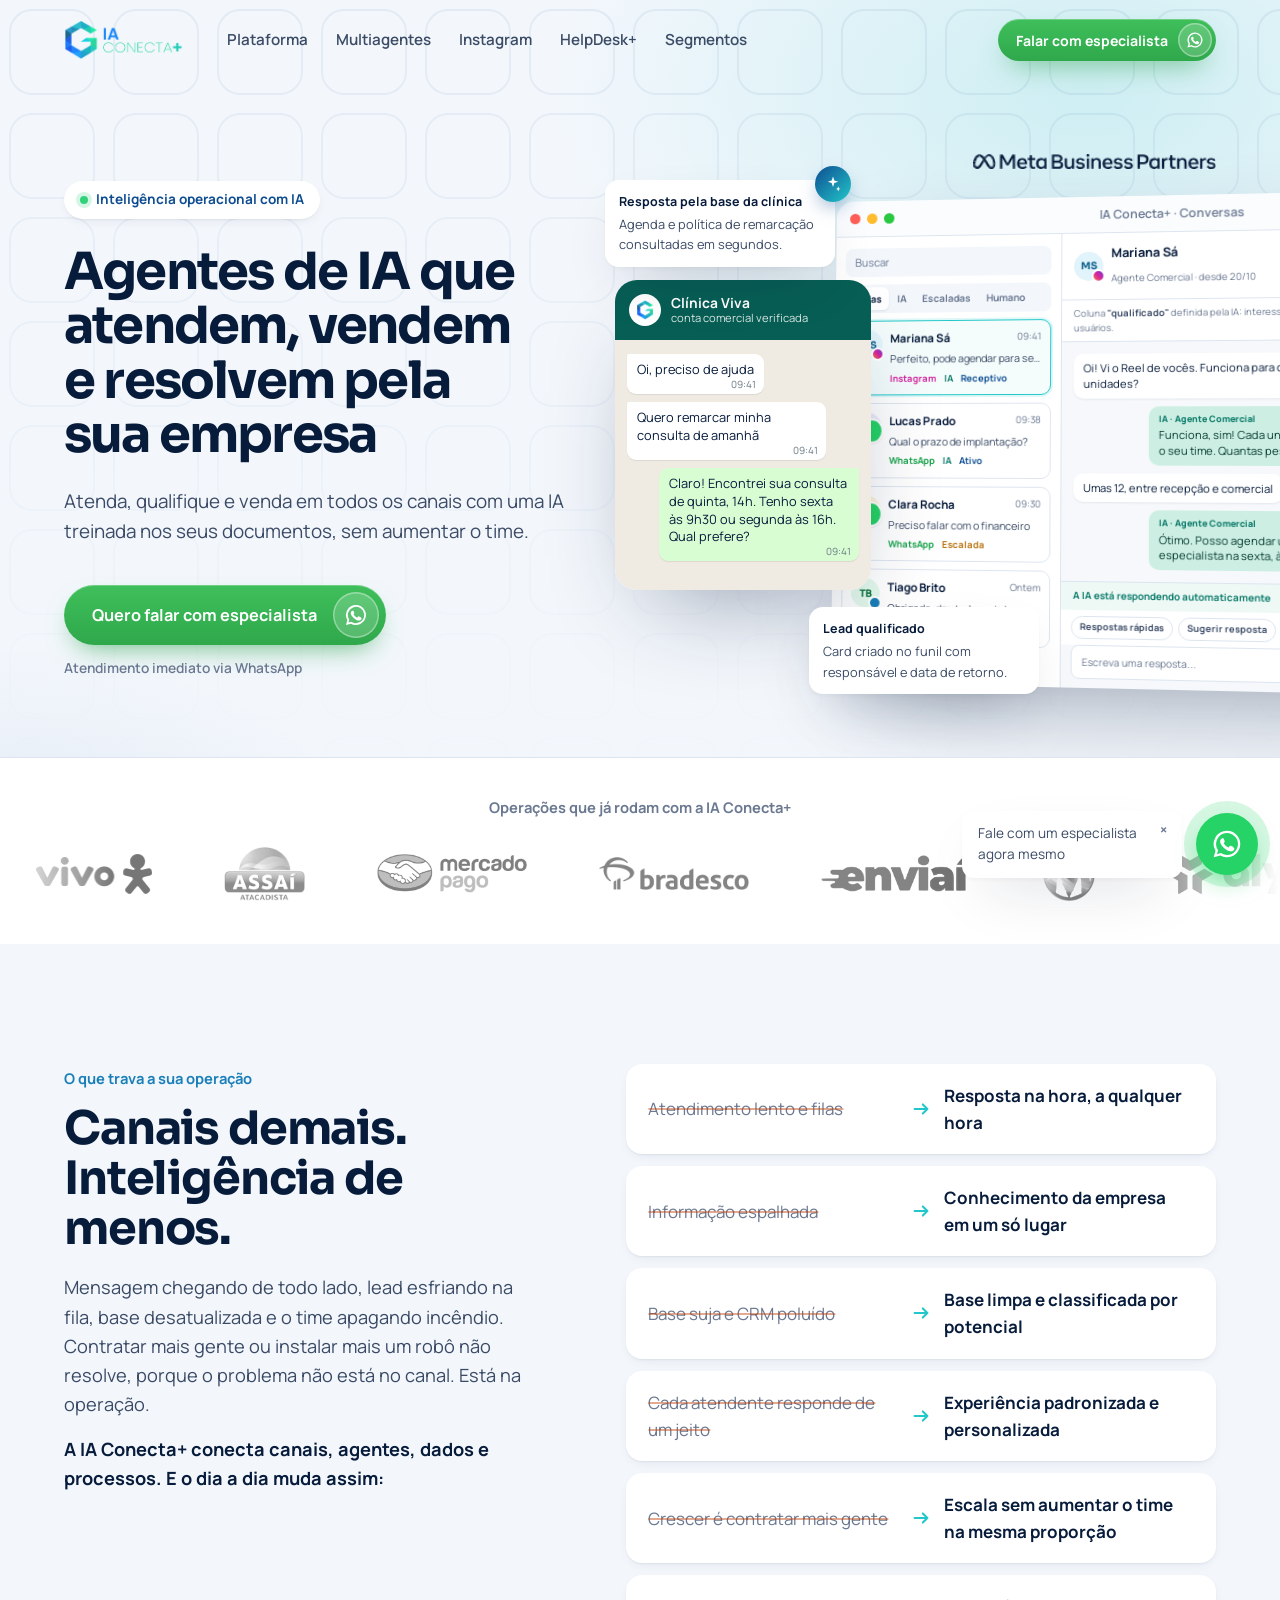
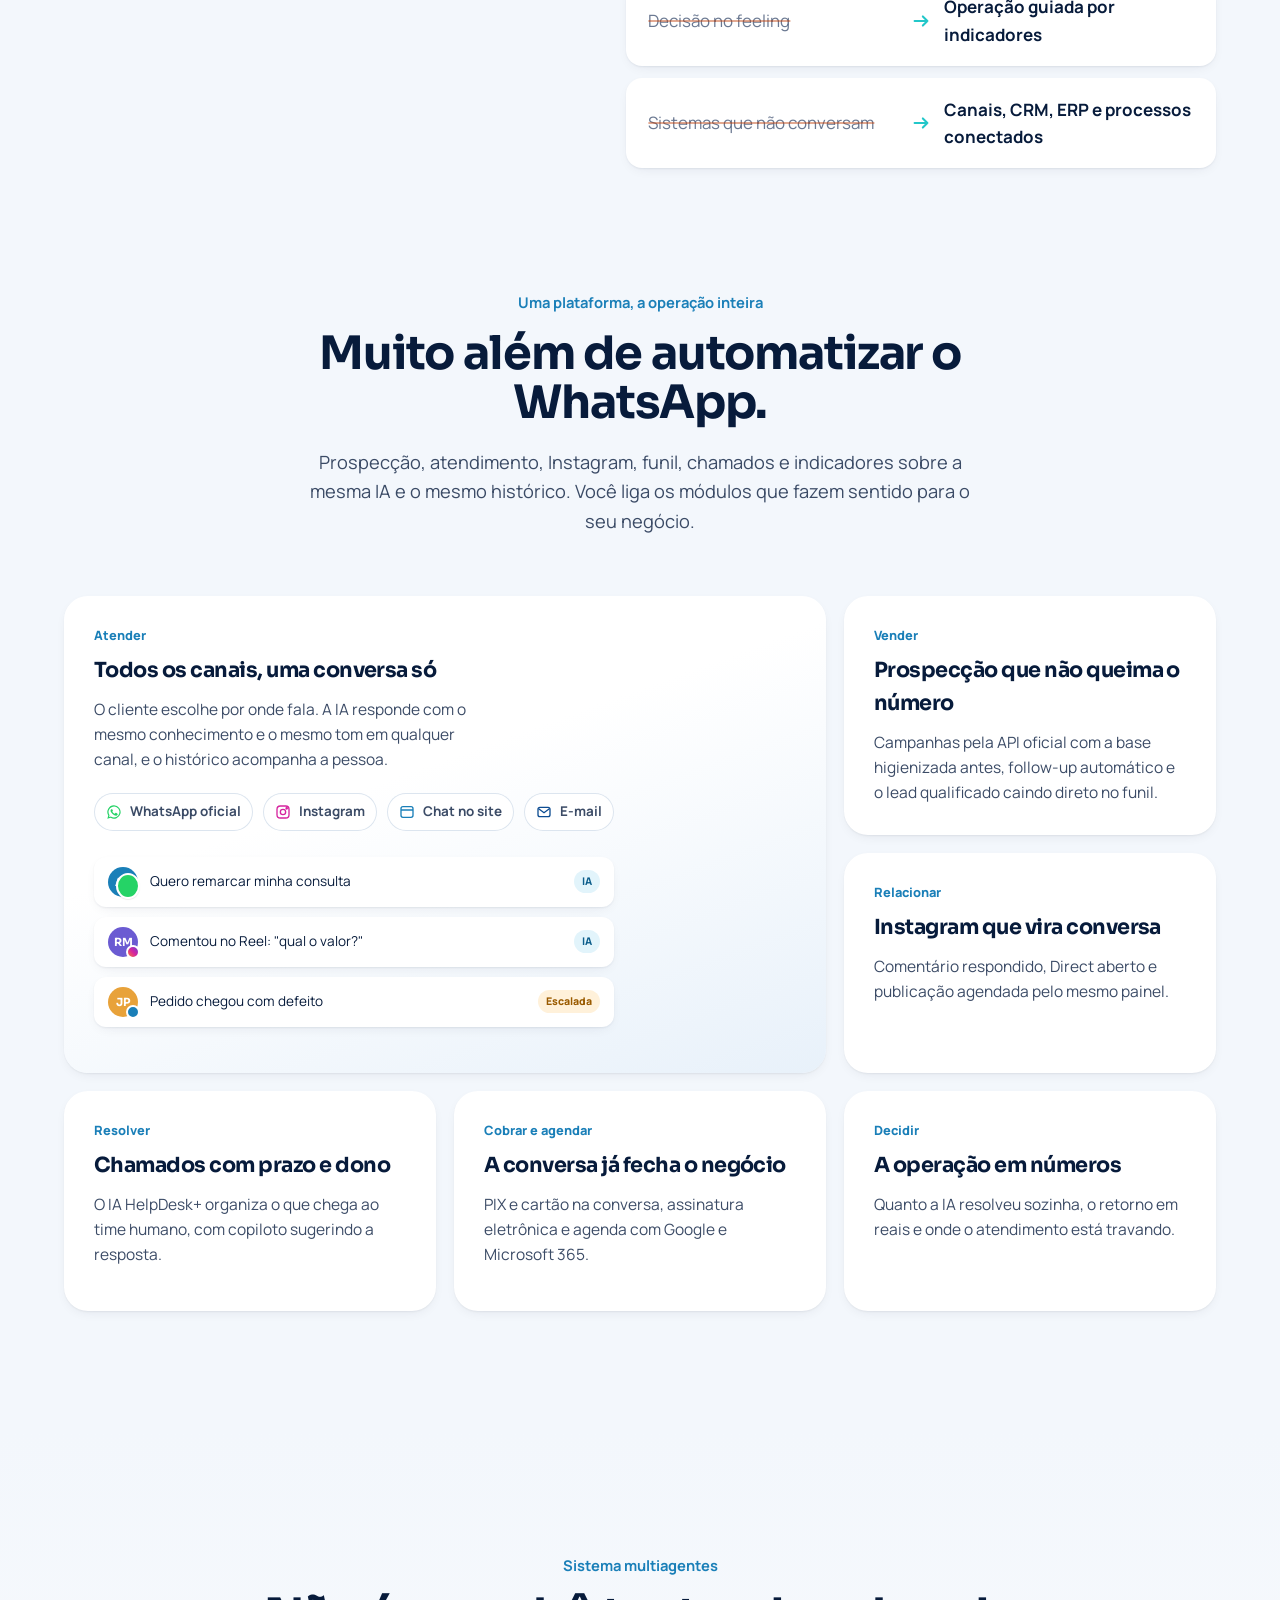
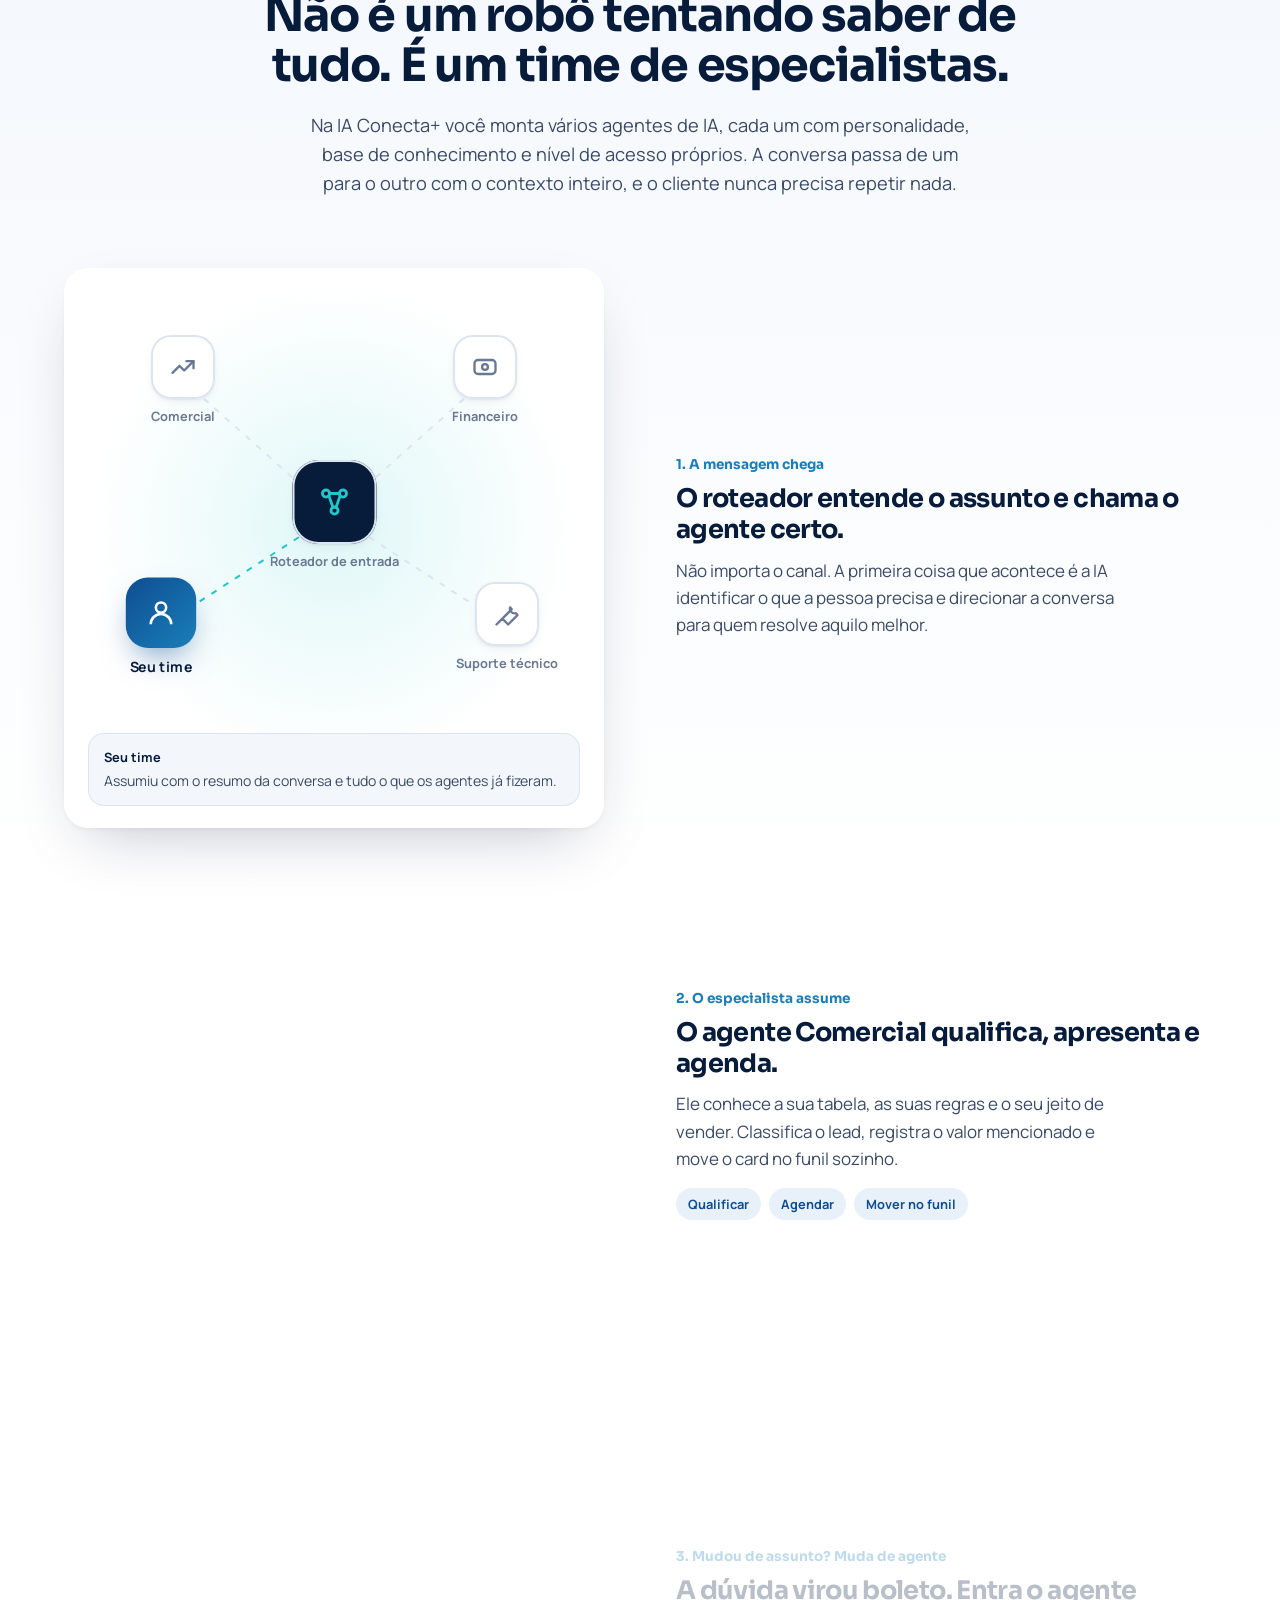
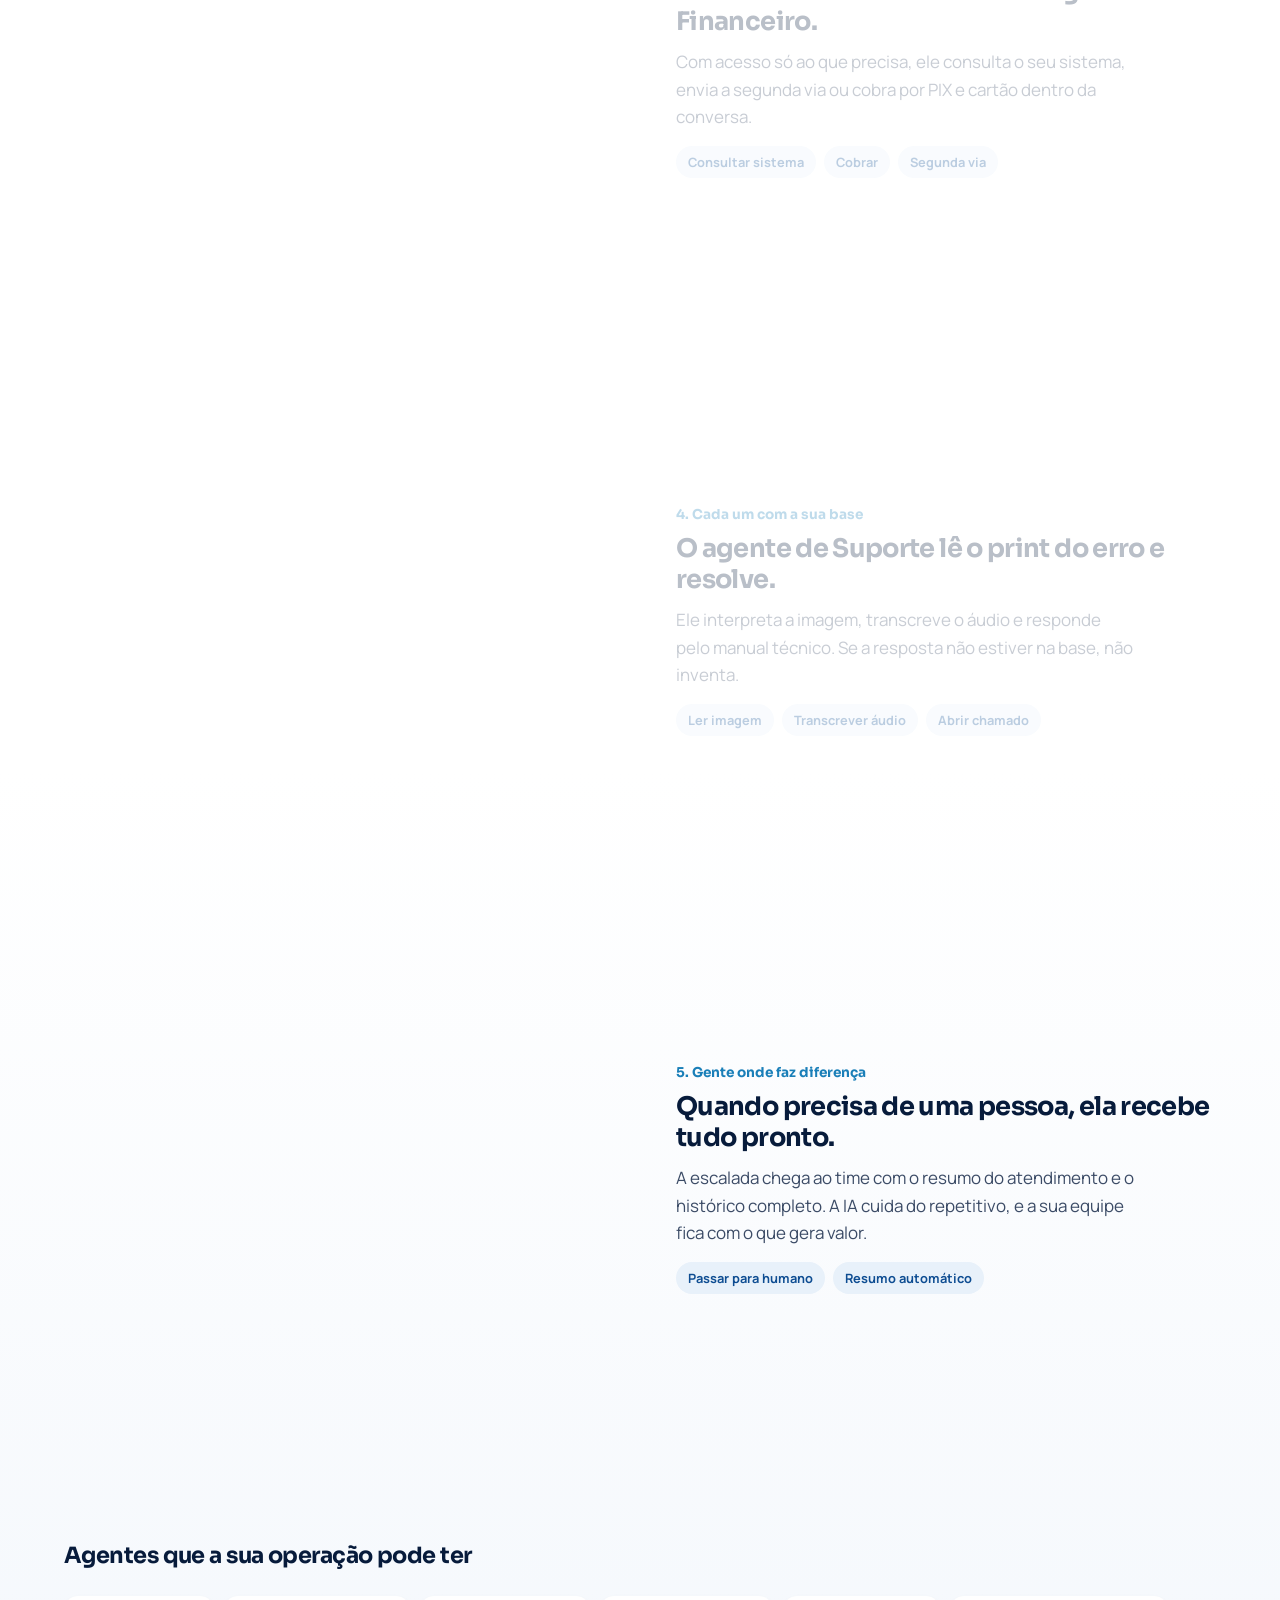
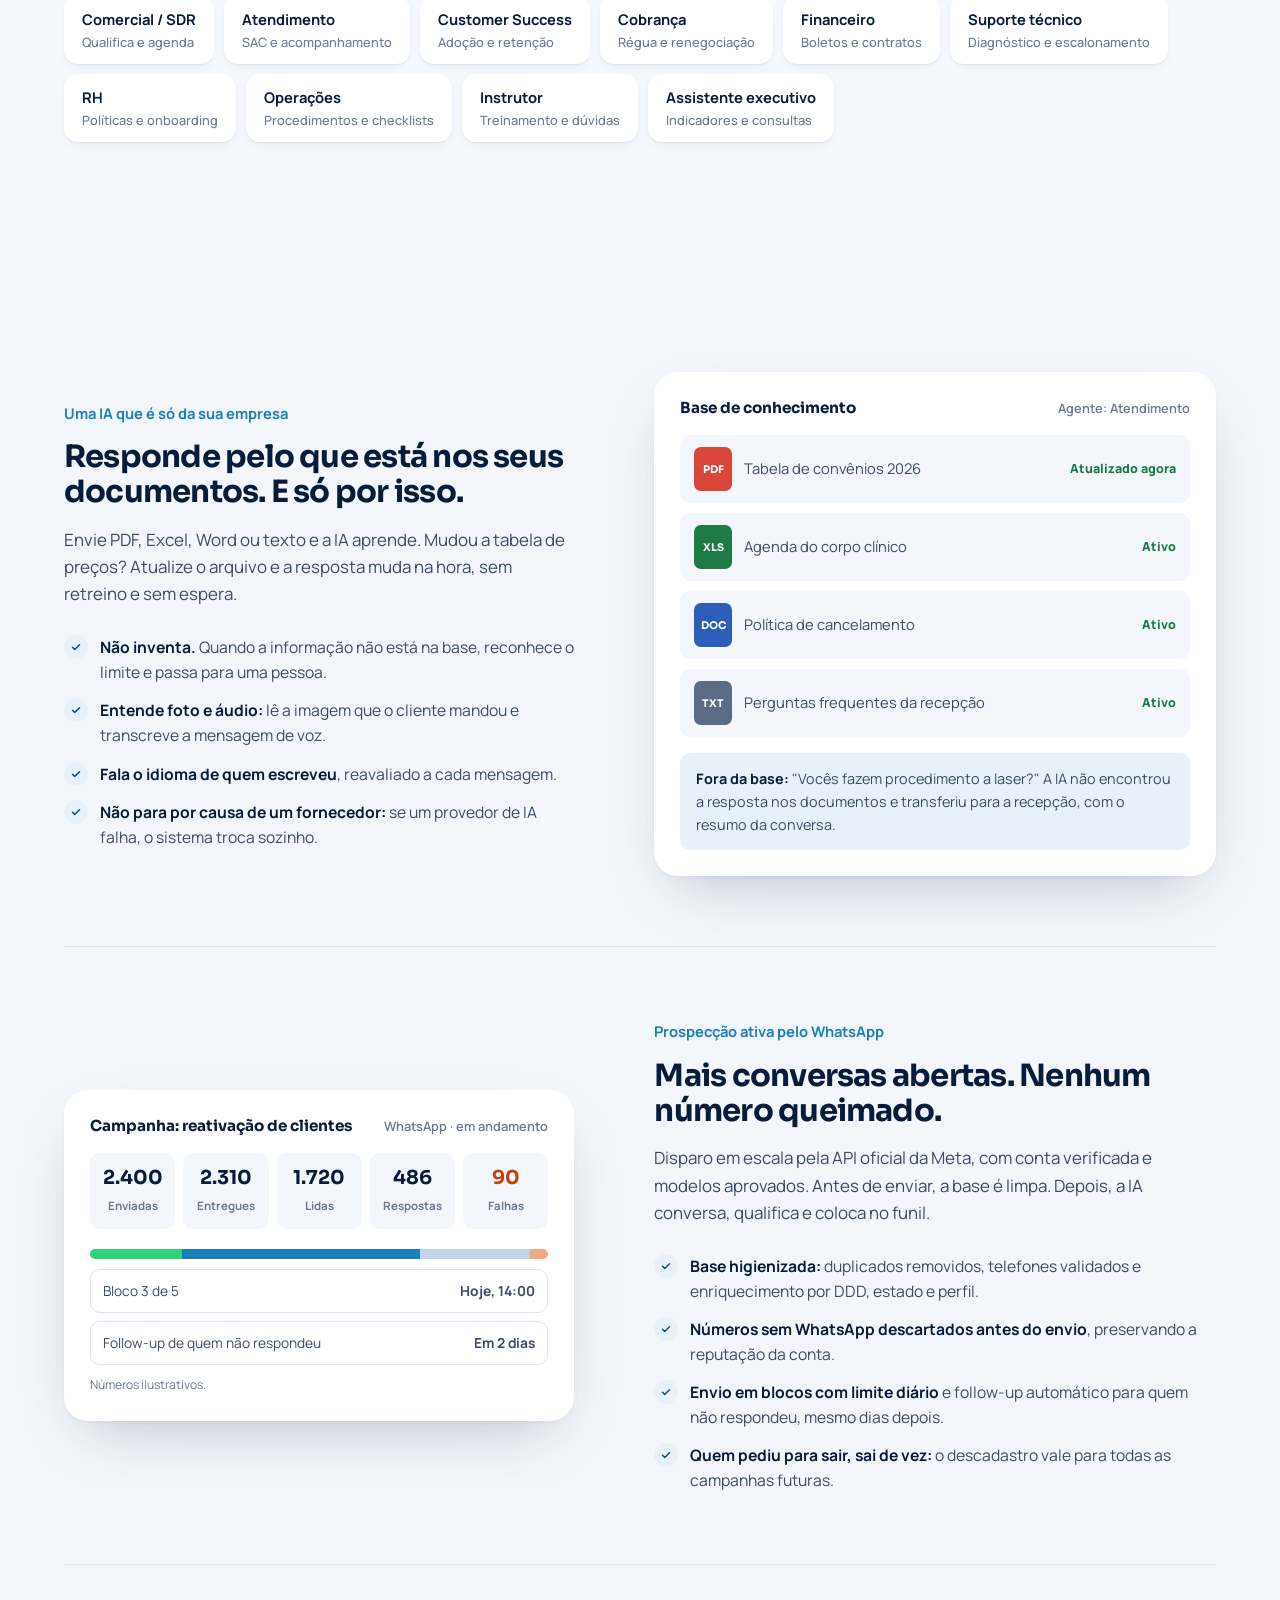
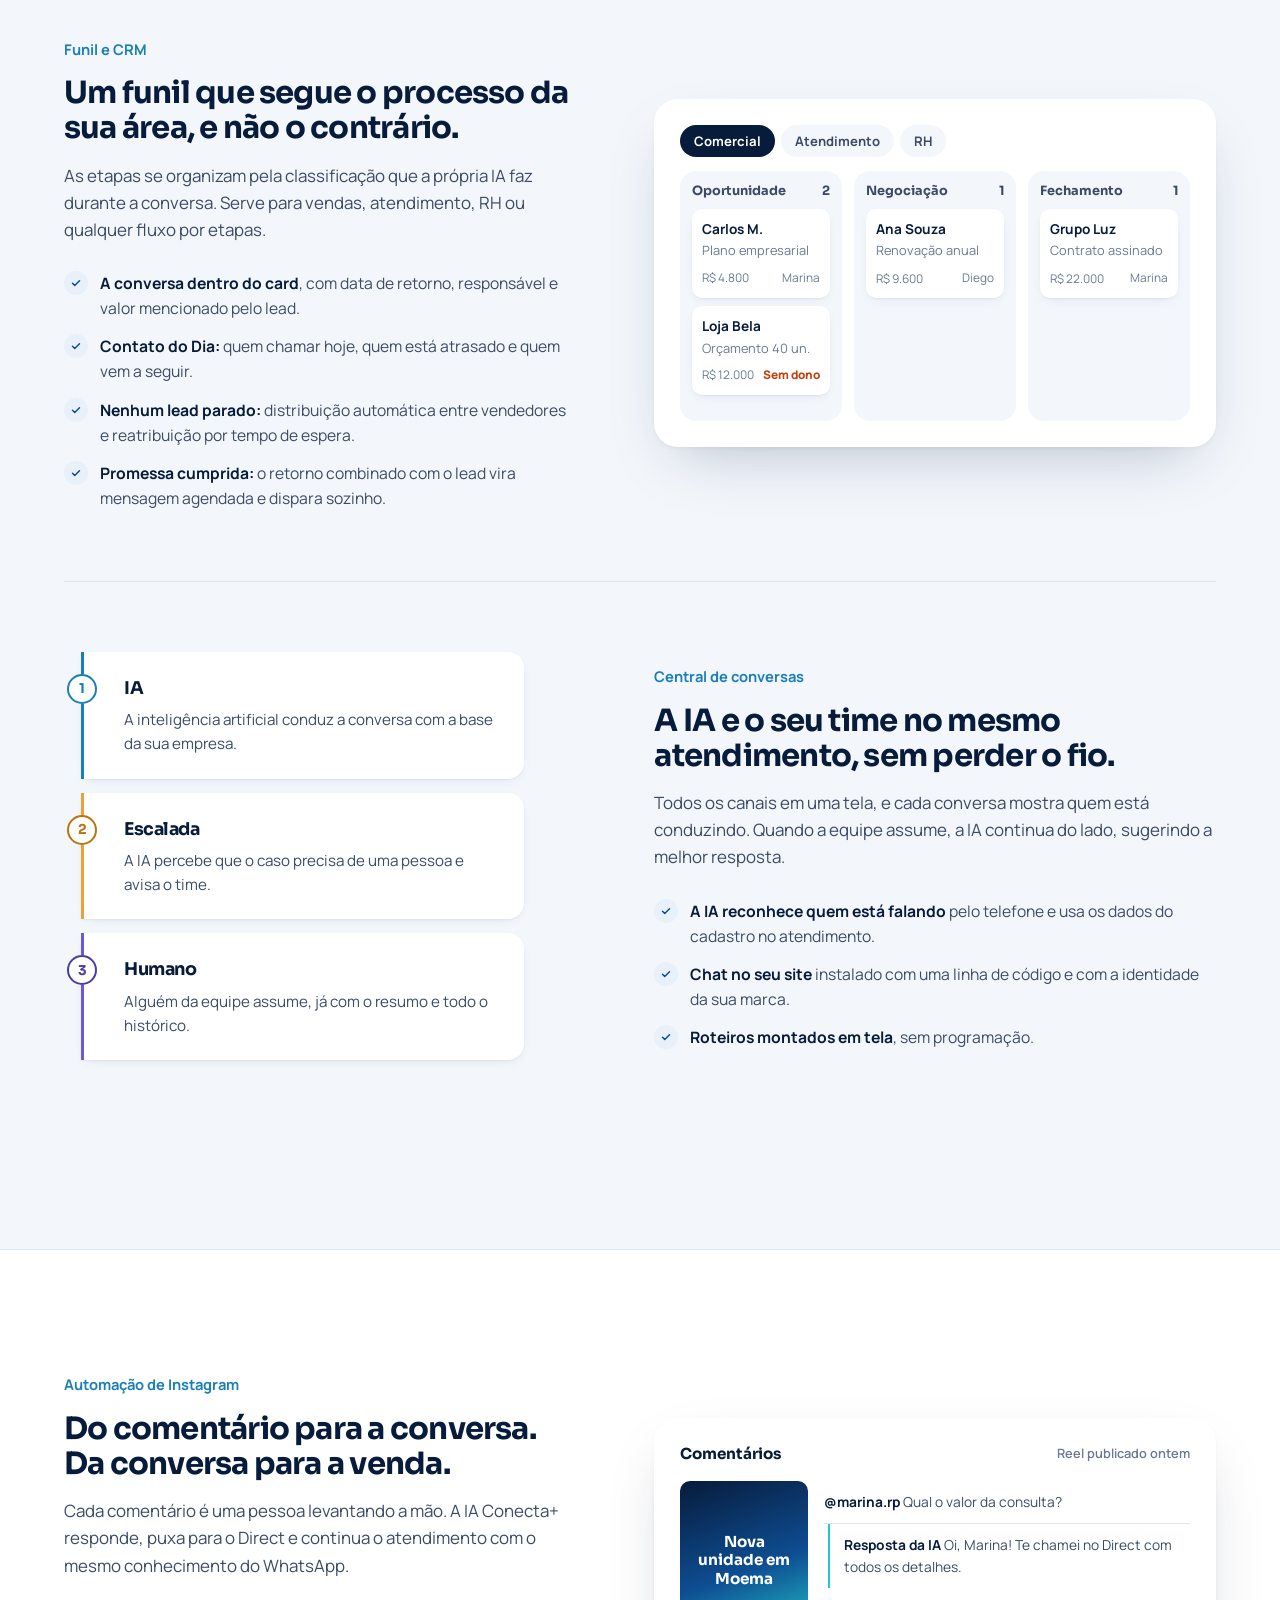
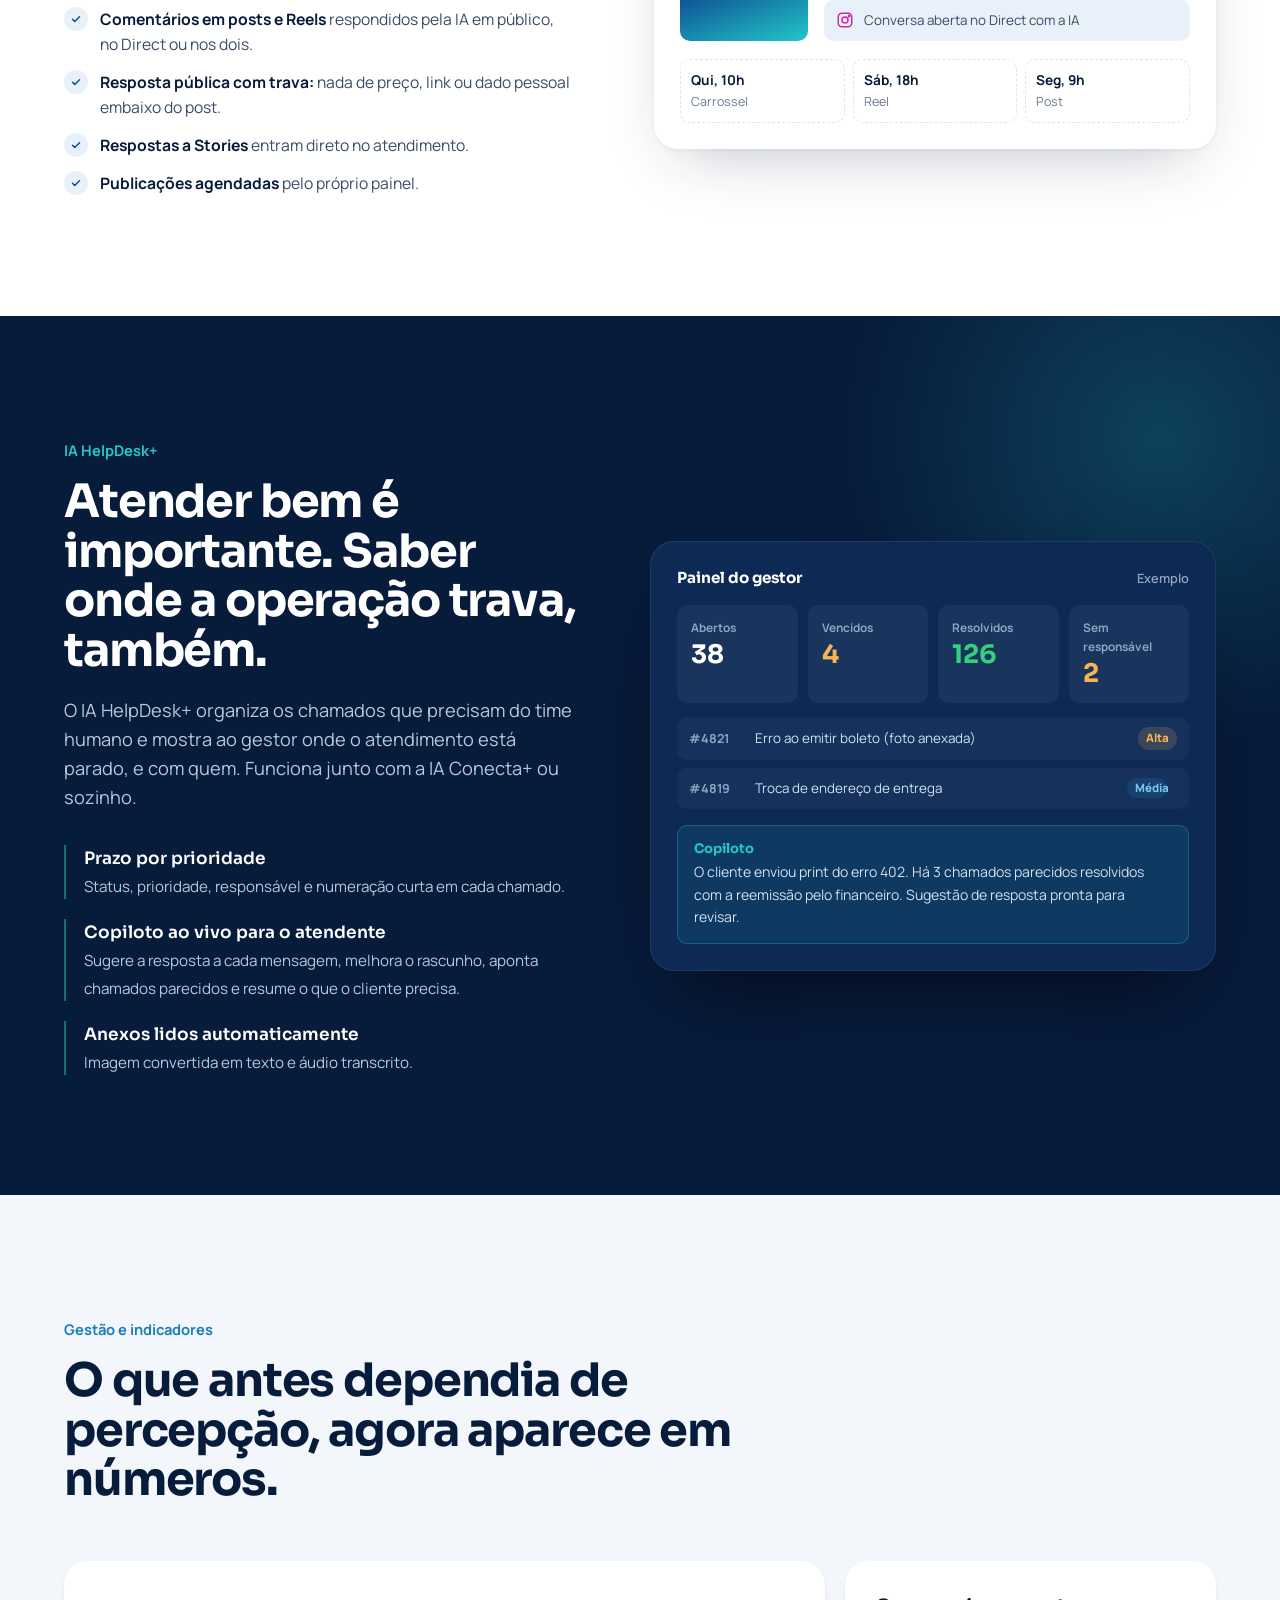
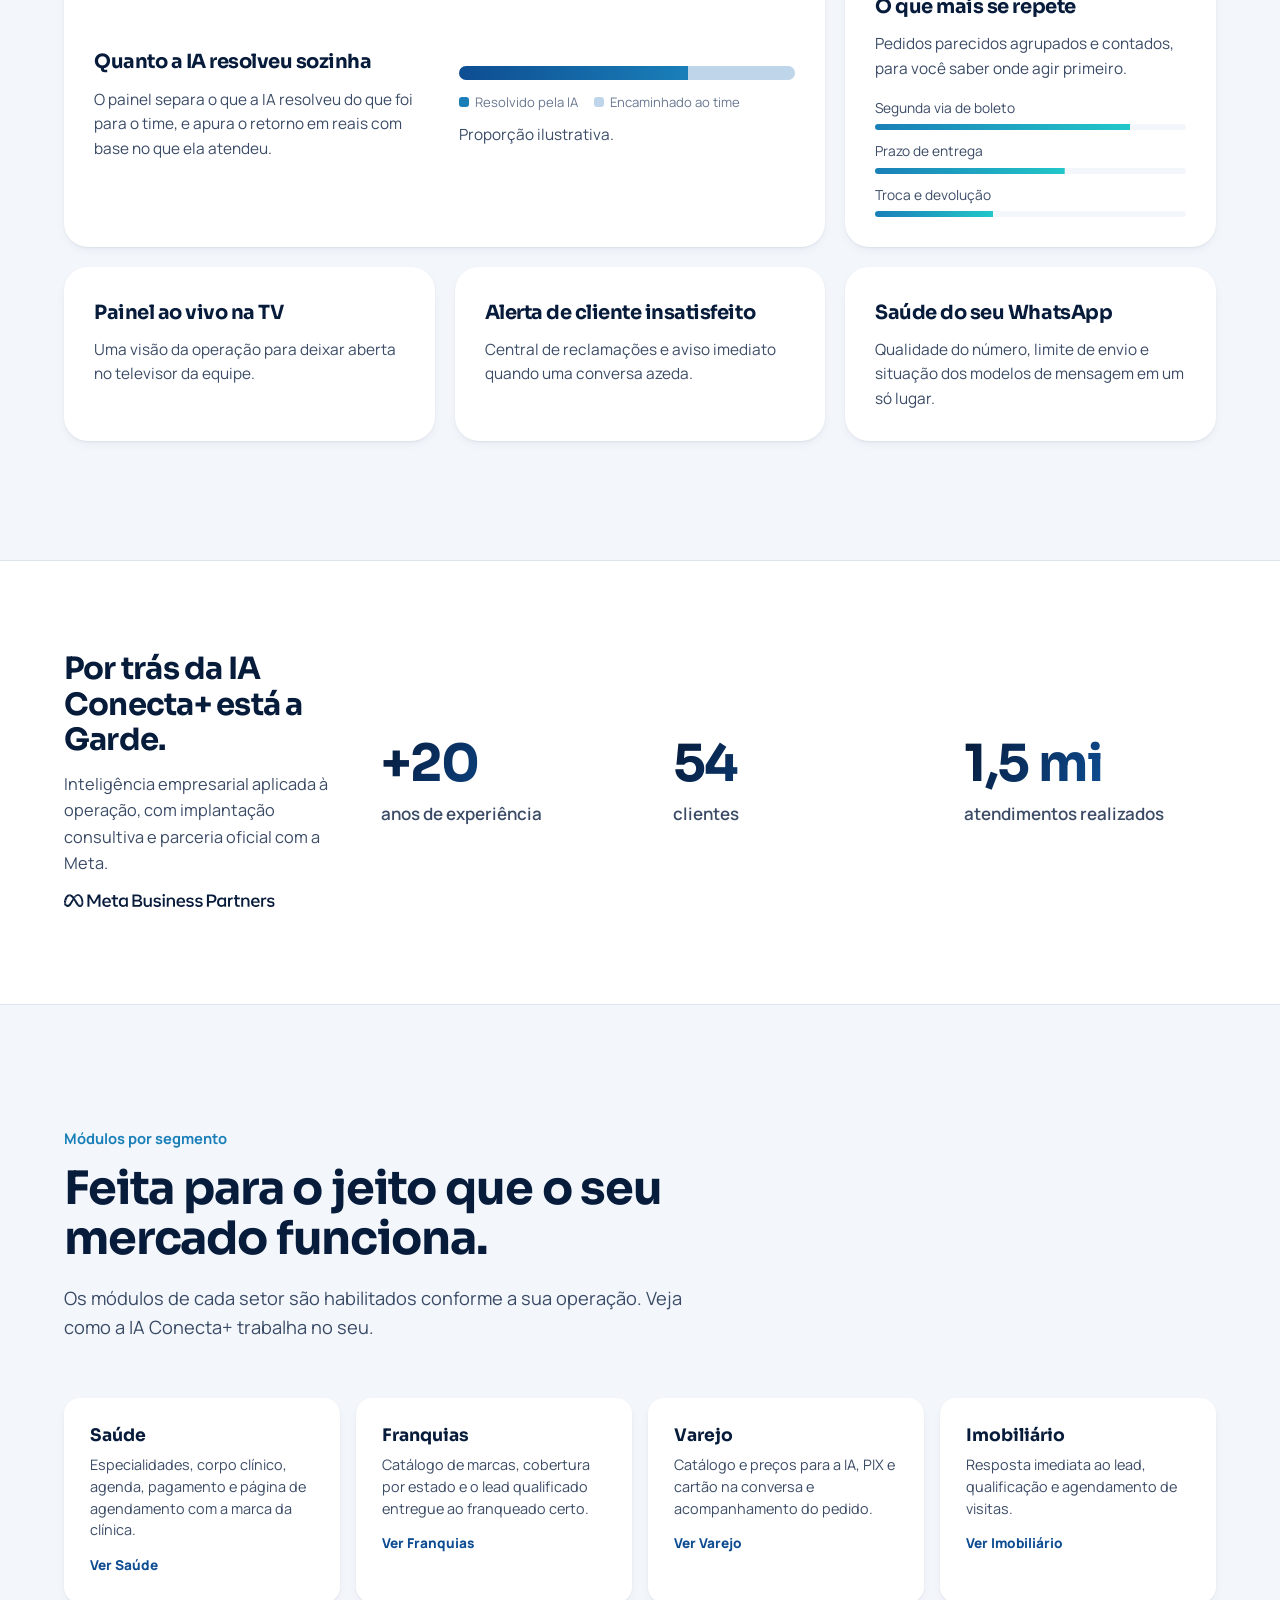
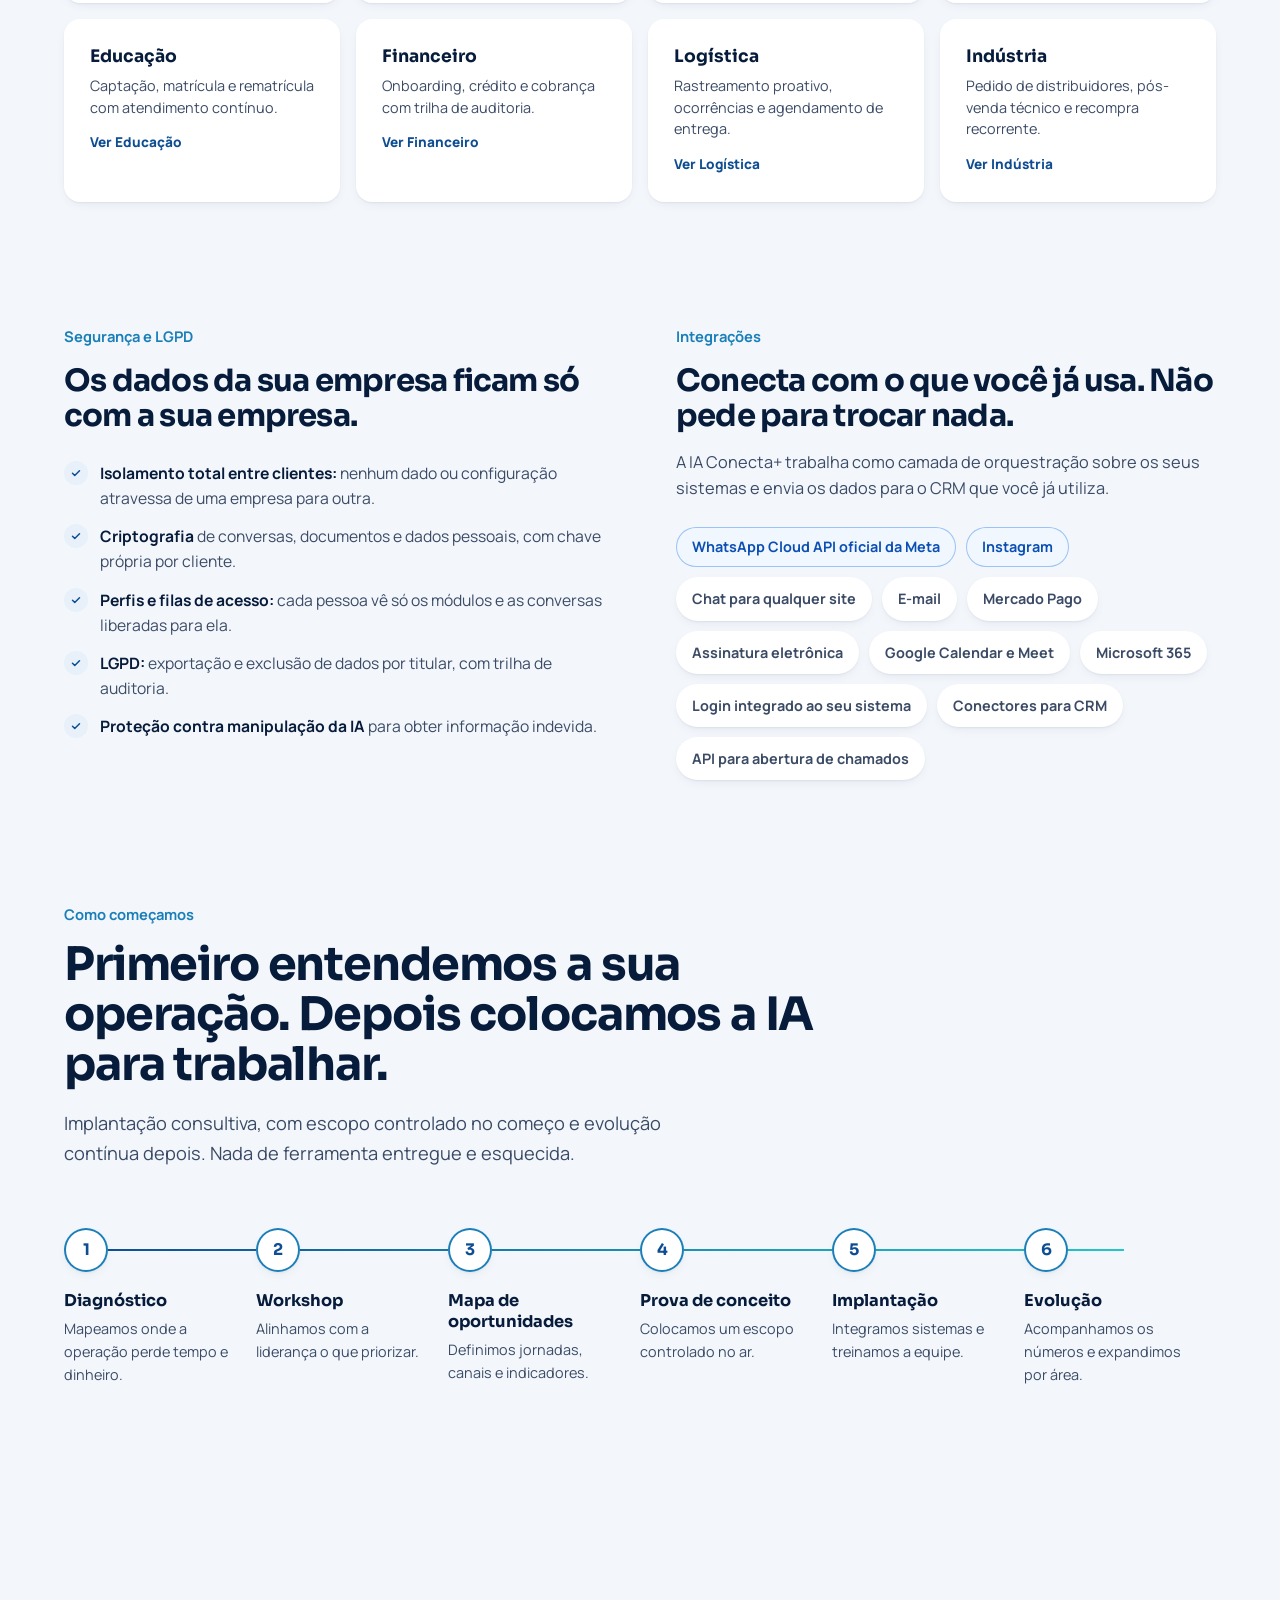
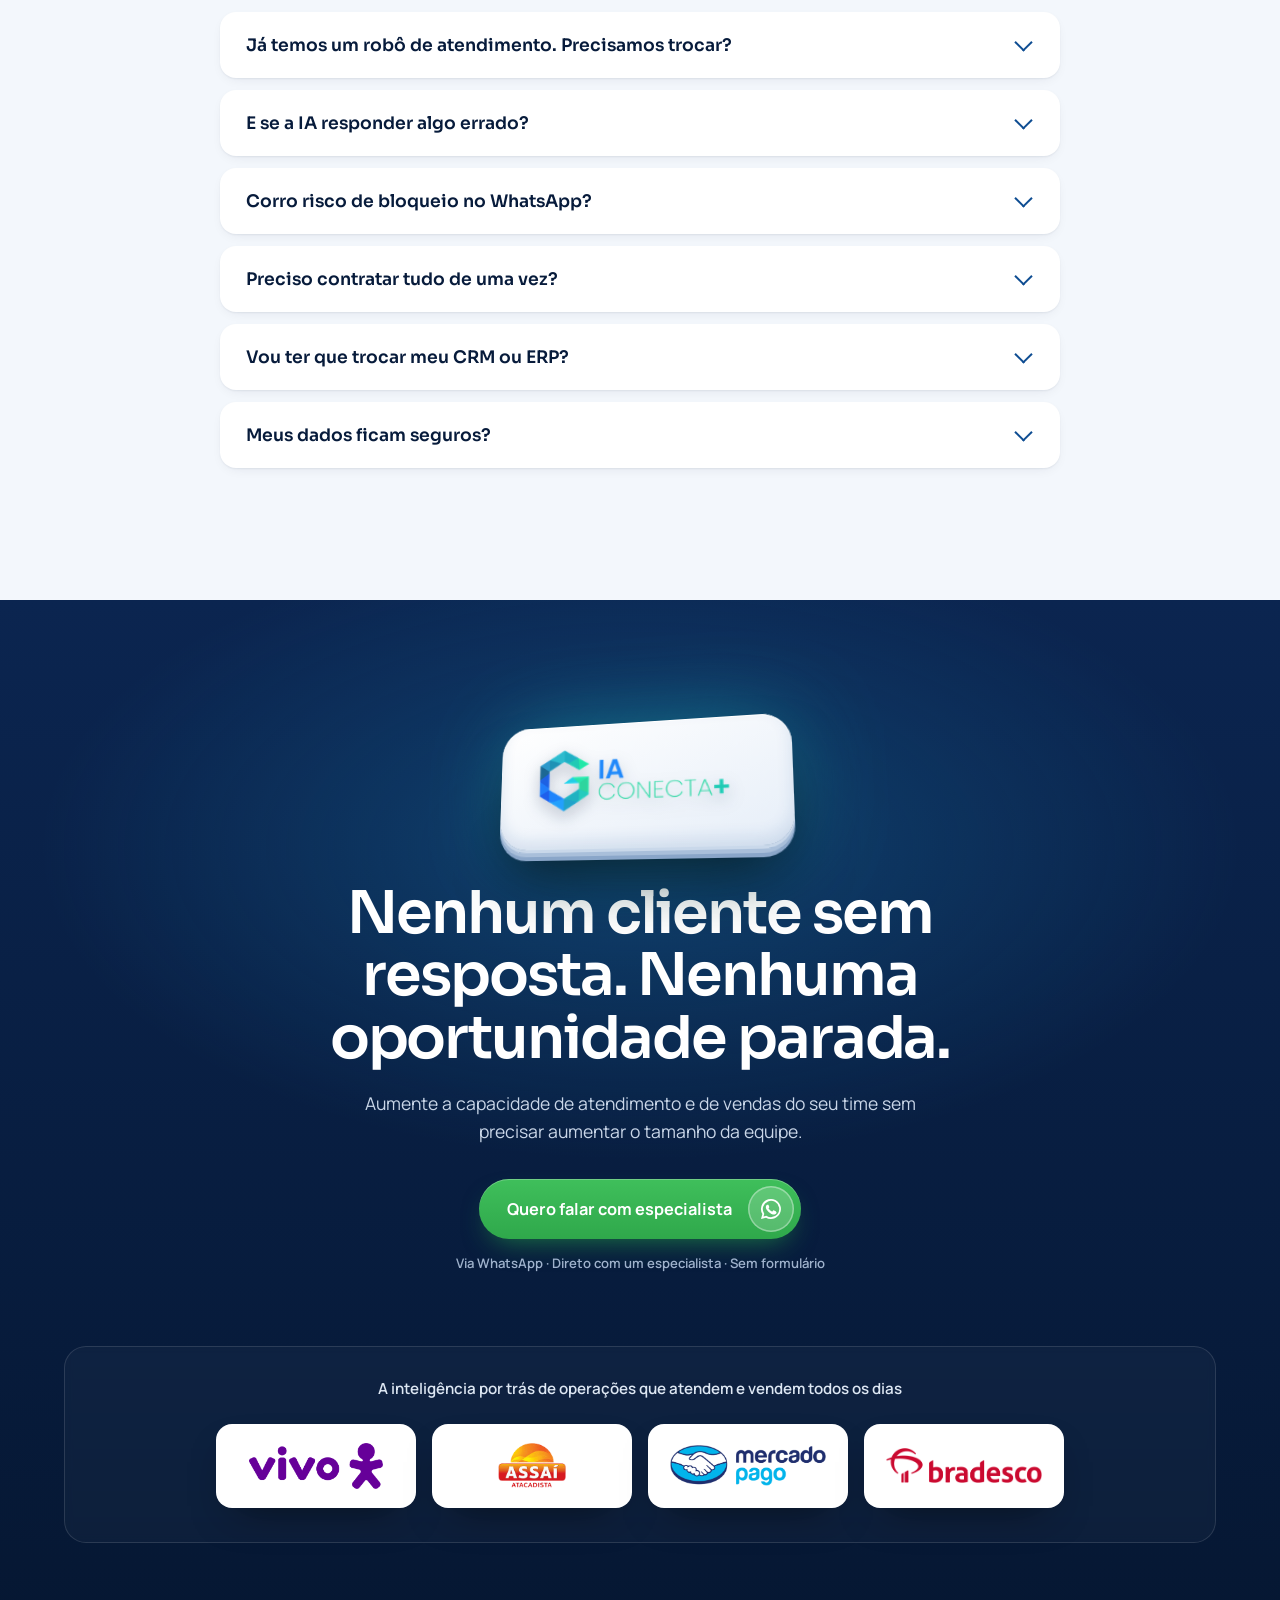
==== commit 83605137: "Hero: selo Meta acima da tela, título maior e celular sem cortes; logos por relevância; rodapé com l" ====
--- a/index.html
+++ b/index.html
@@ -87,7 +87,7 @@
 .hero-grid{position:relative;display:grid;grid-template-columns:1fr 1.08fr;gap:40px;align-items:center;min-height:560px}
 .pill{display:inline-flex;align-items:center;gap:8px;padding:8px 16px;border-radius:999px;background:var(--paper);box-shadow:var(--sh-1);font-weight:700;font-size:.85rem;color:var(--blue)}
 .pill::before{content:"";width:8px;height:8px;border-radius:50%;background:var(--green);box-shadow:0 0 0 4px rgba(50,210,124,.2)}
-.hero h1{font-size:clamp(2.1rem,3.2vw,2.85rem);line-height:1.1;text-wrap:balance;margin:26px 0 24px;letter-spacing:-.035em}
+.hero h1{font-size:clamp(2.3rem,4vw,3.4rem);line-height:1.06;text-wrap:balance;margin:26px 0 24px;letter-spacing:-.035em}
 .hero .lead{font-size:1.18rem;max-width:44ch}
 .hero-cta{margin-top:38px;display:flex;flex-direction:column;align-items:flex-start;gap:12px}
 .hero-cta small{color:var(--ink-3);font-weight:600;font-size:.86rem}
@@ -132,8 +132,9 @@
 .chatcard .ph-h{display:flex;align-items:center;gap:10px;padding:14px;background:#075E54;color:#fff}
 .chatcard .ph-h .av{width:32px;height:32px;background:#fff}
 .chatcard .ph-h .av img{height:20px;width:auto}
+.chatcard .ph-h div{line-height:1.15}
 .chatcard .ph-h b{font-size:.86rem;display:block}
-.chatcard .ph-h small{font-size:.7rem;opacity:.85}
+.chatcard .ph-h small{font-size:.7rem;opacity:.85;display:block;margin-top:2px}
 .chatcard .ph-b{background:#EFEAE2;padding:14px 12px;display:flex;flex-direction:column;gap:8px;font-size:.8rem;line-height:1.4;min-height:250px}
 .w{max-width:86%;padding:7px 10px 15px;border-radius:9px;position:relative;box-shadow:0 1px 1px rgba(0,0,0,.08)}
 .w time{position:absolute;right:8px;bottom:2px;font-size:.62rem;color:#667781}
@@ -145,13 +146,12 @@
 .bubble.b2{left:170px;bottom:6px}
 .bubble .spark{position:absolute;right:-16px;top:-14px;width:36px;height:36px;border-radius:50%;display:grid;place-items:center;background:linear-gradient(135deg,var(--blue),var(--turq));box-shadow:0 8px 20px -6px rgba(14,77,146,.6)}
 .bubble .spark svg{width:18px;height:18px;color:#fff}
-.seq{opacity:0;transform:translateY(10px) scale(.98);animation:pop .55s var(--ease) forwards;animation-delay:var(--t,0s)}
-@keyframes pop{to{opacity:1;transform:none}}
+.seq{opacity:0;animation:pop .55s var(--ease) forwards;animation-delay:var(--t,0s)}
+@keyframes pop{from{opacity:0;translate:0 10px}to{opacity:1;translate:0 0}}
 .float{opacity:0;animation:pop .55s var(--ease) forwards,bob 6s ease-in-out infinite;animation-delay:var(--t,0s),calc(var(--t,0s) + .6s)}
-@keyframes bob{50%{translate:0 -8px}}
+@keyframes bob{0%,100%{translate:0 0}50%{translate:0 -8px}}
 @media (max-width:1240px){.window{right:-300px}}
-@media (max-width:980px){.stage{height:520px;max-width:680px;width:100%;margin:10px auto 0}.window{right:-120px;top:20px}}
-@media (max-width:640px){.stage{height:470px}.window{right:-360px;top:40px;width:600px}.chatcard{left:0;top:20px;width:272px}.bubble.b1{left:auto;right:0;top:310px}.bubble.b2{display:none}}
+
 
 
 /* janela no layout da tela de Conversas */
@@ -212,6 +212,40 @@
 .wa-float a::before{content:"";position:absolute;inset:-12px;border-radius:50%;background:rgba(37,211,102,.18);animation:ring 2.4s ease-out infinite;z-index:-1}
 @keyframes ring{0%{transform:scale(.8);opacity:1}100%{transform:scale(1.35);opacity:0}}
 @media (max-width:560px){.wa-float .tip{display:none}}
+
+
+/* selo acima da janela, foto e ajustes do palco */
+.meta-top{position:absolute;right:0;top:-6px;z-index:4}
+.meta-top img{height:15px}
+.photo{display:none}
+.stage.has-photo .photo{display:block;position:absolute;left:40px;top:60px;width:230px;height:300px;border-radius:22px;background:var(--mist) url(/assets/hero/pessoa.jpg) center/cover;box-shadow:var(--sh-3);z-index:2}
+.stage.has-photo .chatcard{left:-30px;top:300px;width:260px;z-index:3}
+.stage.has-photo .chatcard .ph-b{min-height:0}
+.stage.has-photo .chatcard .w.in:first-child{display:none}
+.winwrap{display:contents}
+
+/* logos do rodapé em cores */
+.ft-logos .known{list-style:none;margin:0;padding:0 28px;display:flex;justify-content:center;flex-wrap:wrap;gap:16px}
+.ft-logos .known li{background:#fff;border-radius:16px;height:84px;width:200px;display:grid;place-items:center;padding:14px 22px;box-shadow:0 18px 40px -20px rgba(0,0,0,.6);transition:transform .3s var(--ease)}
+.ft-logos .known li:hover{transform:translateY(-4px)}
+.ft-logos .known img{max-height:46px;max-width:100%;width:auto;object-fit:contain}
+
+/* celular: tudo inteiro, sem cortes */
+@media (max-width:980px){
+  .hero-grid{gap:28px}
+  .stage{height:auto;perspective:none;display:flex;flex-direction:column;align-items:center;gap:16px;margin-top:8px}
+  .meta-top{position:static;order:-1}
+  .winwrap{display:block;position:relative;width:100%;max-width:640px;height:calc(500px * var(--s,.5));order:2}
+  .winwrap .window{position:absolute;left:0;top:0;right:auto;width:640px;border-radius:16px;transform:none;scale:var(--s,.5);transform-origin:0 0;transition:none}
+  .chatcard,.stage.has-photo .chatcard{position:relative;left:auto;top:auto;width:100%;max-width:360px;order:1}
+  .stage.has-photo .photo{position:relative;left:auto;top:auto;width:100%;max-width:360px;height:260px;order:0}
+  .bubble{display:none}
+  .chatcard .ph-b{min-height:0}
+  .ft-logos .known li{width:calc(50% - 8px);height:72px}
+  .ft-logos .known{padding:0 16px;gap:12px}
+  .g3d-tile{width:220px;height:96px}
+  .g3d-tile img{height:52px}
+}
 
 /* faixa de clientes: carrossel infinito */
 .clients{position:relative;margin-top:48px;padding:38px 0 42px;background:var(--paper);box-shadow:0 -1px 0 var(--line),0 1px 0 var(--line)}
@@ -465,11 +499,12 @@
 .ft-cta>.wrap>p{color:#C9D6E8;font-size:1.1rem;max-width:52ch;margin:20px auto 34px}
 .ft-cta small{display:block;margin-top:14px;color:#9FB2CC;font-size:.82rem;font-weight:600}
 .g3d{perspective:700px;display:inline-block}
-.g3d-tile{width:112px;height:112px;border-radius:30px;display:grid;place-items:center;transform-style:preserve-3d;transform:rotateX(var(--gx,10deg)) rotateY(var(--gy,-14deg));transition:transform .25s ease-out;
-  background:linear-gradient(145deg,#173A6E,#0A1E40);
+.g3d-tile{position:relative;width:300px;height:128px;border-radius:30px;display:grid;place-items:center;transform-style:preserve-3d;transform:rotateX(var(--gx,10deg)) rotateY(var(--gy,-14deg));transition:transform .25s ease-out;
+  background:linear-gradient(160deg,#FFFFFF,#E6EEF8);
+  box-shadow:0 1px 0 #fff inset,0 -8px 16px rgba(14,77,146,.12) inset,0 3px 0 #C9D8EA,0 7px 0 #A9BFDA,0 11px 0 #8AA6C9,0 36px 60px -14px rgba(0,0,0,.7),0 0 90px -10px rgba(34,199,201,.5);animation:gfloat 6s ease-in-out infinite}
   box-shadow:0 1px 0 rgba(255,255,255,.18) inset,0 -10px 18px rgba(0,0,0,.35) inset,0 2px 0 #1F4A86,0 6px 0 #0E2A55,0 10px 0 #0A2148,0 30px 50px -10px rgba(0,0,0,.65),0 0 80px -10px rgba(34,199,201,.45);animation:gfloat 6s ease-in-out infinite}
-.g3d-tile::after{content:"";position:absolute;inset:0;border-radius:inherit;background:linear-gradient(135deg,rgba(255,255,255,.28),transparent 45%);pointer-events:none}
-.g3d-tile img{height:62px;width:auto;transform:translateZ(30px);filter:drop-shadow(0 8px 10px rgba(0,0,0,.45))}
+.g3d-tile::after{content:"";position:absolute;inset:0;border-radius:inherit;background:linear-gradient(135deg,rgba(255,255,255,.7),transparent 45%);pointer-events:none;mix-blend-mode:soft-light}
+.g3d-tile img{height:64px;width:auto;transform:translateZ(34px);filter:drop-shadow(0 6px 8px rgba(7,27,59,.25))}
 @keyframes gfloat{50%{translate:0 -10px}}
 .ft-logos{margin:72px auto 0;border:1px solid rgba(255,255,255,.12);border-radius:22px;padding:30px 0 34px;background:rgba(255,255,255,.03);backdrop-filter:blur(4px)}
 .ft-logos p{color:#DDE7F3;font-weight:600;font-size:.95rem;margin-bottom:22px}
@@ -532,7 +567,6 @@
       <a href="#segmentos">Segmentos</a>
     </nav>
     <div class="right">
-      <span class="meta"><img src="/assets/marca/meta-business-partners-navy.png" alt="Meta Business Partners" width="211" height="13"></span>
       <a class="btn-wa sm" href="https://wa.me/5511915192560?text=Ol%C3%A1!%20Quero%20falar%20com%20um%20especialista%20sobre%20a%20IA%20Conecta%2B." target="_blank" rel="noopener">Falar com especialista<span class="ic"><svg><use href="#i-wa"/></svg></span></a>
       <button class="menu-btn" aria-label="Abrir menu" aria-controls="menu" aria-expanded="false"><svg width="24" height="24" viewBox="0 0 24 24" fill="none" stroke="currentColor" stroke-width="2"><path d="M4 7h16M4 12h16M4 17h16"/></svg></button>
     </div>
@@ -554,7 +588,8 @@
     </div>
 
     <div class="stage" aria-hidden="true">
-      <div class="window app seq" style="--t:.35s">
+      <div class="meta meta-top seq" style="--t:.3s"><img src="/assets/marca/meta-business-partners-navy.png" alt="Meta Business Partners" width="211" height="13"></div>
+      <div class="winwrap"><div class="window app seq" style="--t:.35s">
         <div class="win-bar"><i style="background:#FF5F57"></i><i style="background:#FEBC2E"></i><i style="background:#28C840"></i><span>IA Conecta+ · Conversas</span></div>
         <div class="app-body">
           <aside class="app-list">
@@ -579,8 +614,9 @@
             <div class="app-input">Escreva uma resposta...</div>
           </div>
         </div>
-      </div>
-
+      </div></div>
+
+      <div class="photo seq" style="--t:.55s"></div>
       <div class="chatcard seq" style="--t:.6s">
         <div class="phone">
           <div class="ph-h"><span class="av"><img src="/assets/marca/g-conecta.png" alt=""></span><div><b>Clínica Viva</b><small>conta comercial verificada</small></div></div>
@@ -602,15 +638,15 @@
     <div class="marquee">
       <div class="track">
         <ul>
-          <li><img src="/assets/clientes/bradesco.png" alt="Bradesco"></li>
           <li><img src="/assets/clientes/vivo.png" alt="Vivo"></li>
           <li class="tall"><img src="/assets/clientes/assai.png" alt="Assaí Atacadista"></li>
           <li><img src="/assets/clientes/mercado-pago.png" alt="Mercado Pago"></li>
+          <li><img src="/assets/clientes/bradesco.png" alt="Bradesco"></li>
           <li><img src="/assets/clientes/enviai.png" alt="Enviaí"></li>
+          <li class="tall"><img src="/assets/clientes/grupo-monitor.png" alt="Grupo Monitor"></li>
           <li><img src="/assets/clientes/alya.png" alt="Alya"></li>
-          <li class="tall"><img src="/assets/clientes/grupo-monitor.png" alt="Grupo Monitor"></li>
+          <li><img src="/assets/clientes/dealers-club.png" alt="Dealers Club"></li>
           <li class="tall"><img src="/assets/clientes/cobtec.png" alt="Cobtec"></li>
-          <li><img src="/assets/clientes/dealers-club.png" alt="Dealers Club"></li>
           <li class="tall"><img src="/assets/clientes/davinci.png" alt="daVinci"></li>
           <li class="tall"><img src="/assets/clientes/lui-home.png" alt="Lui Home"></li>
           <li class="tall"><img src="/assets/clientes/true-wellness.png" alt="True Wellness"></li>
@@ -1026,29 +1062,19 @@
 <footer id="diagnostico">
   <div class="ft-cta">
     <div class="wrap">
-      <div class="g3d" id="g3d" aria-hidden="true"><div class="g3d-tile"><img src="/assets/marca/g-conecta.png" alt=""></div></div>
+      <div class="g3d" id="g3d" aria-hidden="true"><div class="g3d-tile"><img src="/assets/marca/logo-ia-conecta.png" alt=""></div></div>
       <h2 data-r>Nenhum cliente sem resposta. Nenhuma oportunidade parada.</h2>
       <p data-r style="--d:.1s">Aumente a capacidade de atendimento e de vendas do seu time sem precisar aumentar o tamanho da equipe.</p>
       <div data-r style="--d:.2s"><a class="btn-wa" href="https://wa.me/5511915192560?text=Ol%C3%A1!%20Quero%20falar%20com%20um%20especialista%20sobre%20a%20IA%20Conecta%2B." target="_blank" rel="noopener">Quero falar com especialista<span class="ic"><svg><use href="#i-wa"/></svg></span></a></div>
       <small data-r style="--d:.25s">Via WhatsApp · Direto com um especialista · Sem formulário</small>
       <div class="ft-logos" data-r="zoom">
         <p>A inteligência por trás de operações que atendem e vendem todos os dias</p>
-        <div class="marquee"><div class="track"><ul>
+        <ul class="known">
+          <li><img src="/assets/clientes/vivo.png" alt="Vivo"></li>
+          <li><img src="/assets/clientes/assai.png" alt="Assaí Atacadista"></li>
+          <li><img src="/assets/clientes/mercado-pago.png" alt="Mercado Pago"></li>
           <li><img src="/assets/clientes/bradesco.png" alt="Bradesco"></li>
-          <li><img src="/assets/clientes/vivo.png" alt="Vivo"></li>
-          <li class="tall keep"><img src="/assets/clientes/assai.png" alt="Assaí Atacadista"></li>
-          <li class="keep"><img src="/assets/clientes/mercado-pago.png" alt="Mercado Pago"></li>
-          <li><img src="/assets/clientes/enviai.png" alt="Enviaí"></li>
-          <li><img src="/assets/clientes/alya.png" alt="Alya"></li>
-          <li class="tall keep"><img src="/assets/clientes/grupo-monitor.png" alt="Grupo Monitor"></li>
-          <li class="tall"><img src="/assets/clientes/cobtec.png" alt="Cobtec"></li>
-          <li class="keep"><img src="/assets/clientes/dealers-club.png" alt="Dealers Club"></li>
-          <li class="tall"><img src="/assets/clientes/davinci.png" alt="daVinci"></li>
-          <li class="tall"><img src="/assets/clientes/lui-home.png" alt="Lui Home"></li>
-          <li class="tall"><img src="/assets/clientes/true-wellness.png" alt="True Wellness"></li>
-          <li class="tall"><img src="/assets/clientes/weramp.png" alt="We Ramp"></li>
-          <li><img src="/assets/clientes/vuelo.png" alt="Vuelo"></li>
-        </ul></div></div>
+        </ul>
       </div>
     </div>
   </div>
@@ -1082,9 +1108,13 @@
   const y=scrollY,h=document.documentElement.scrollHeight-innerHeight;
   hd.classList.toggle('solid',y>10);
   pb.style.setProperty('--p',h>0?y/h:0);
-  if(win&&!reduce){const k=Math.min(y/500,1);win.style.setProperty('--ry',(-8+8*k)+'deg');win.style.setProperty('--rx',(4-4*k)+'deg')}
+  if(win&&!reduce&&innerWidth>980){const k=Math.min(y/500,1);win.style.setProperty('--ry',(-8+8*k)+'deg');win.style.setProperty('--rx',(4-4*k)+'deg')}
 }
 addEventListener('scroll',onScroll,{passive:true});onScroll();
+const ww=document.querySelector('.winwrap'),stg=document.querySelector('.stage');
+function fit(){if(innerWidth<=980){stg.style.setProperty('--s',ww.clientWidth/640)}}
+addEventListener('resize',fit);fit();
+const ph=new Image();ph.onload=()=>stg.classList.add('has-photo');ph.src='/assets/hero/pessoa.jpg';
 
 // menu mobile
 const mb=document.querySelector('.menu-btn'),menu=document.getElementById('menu');
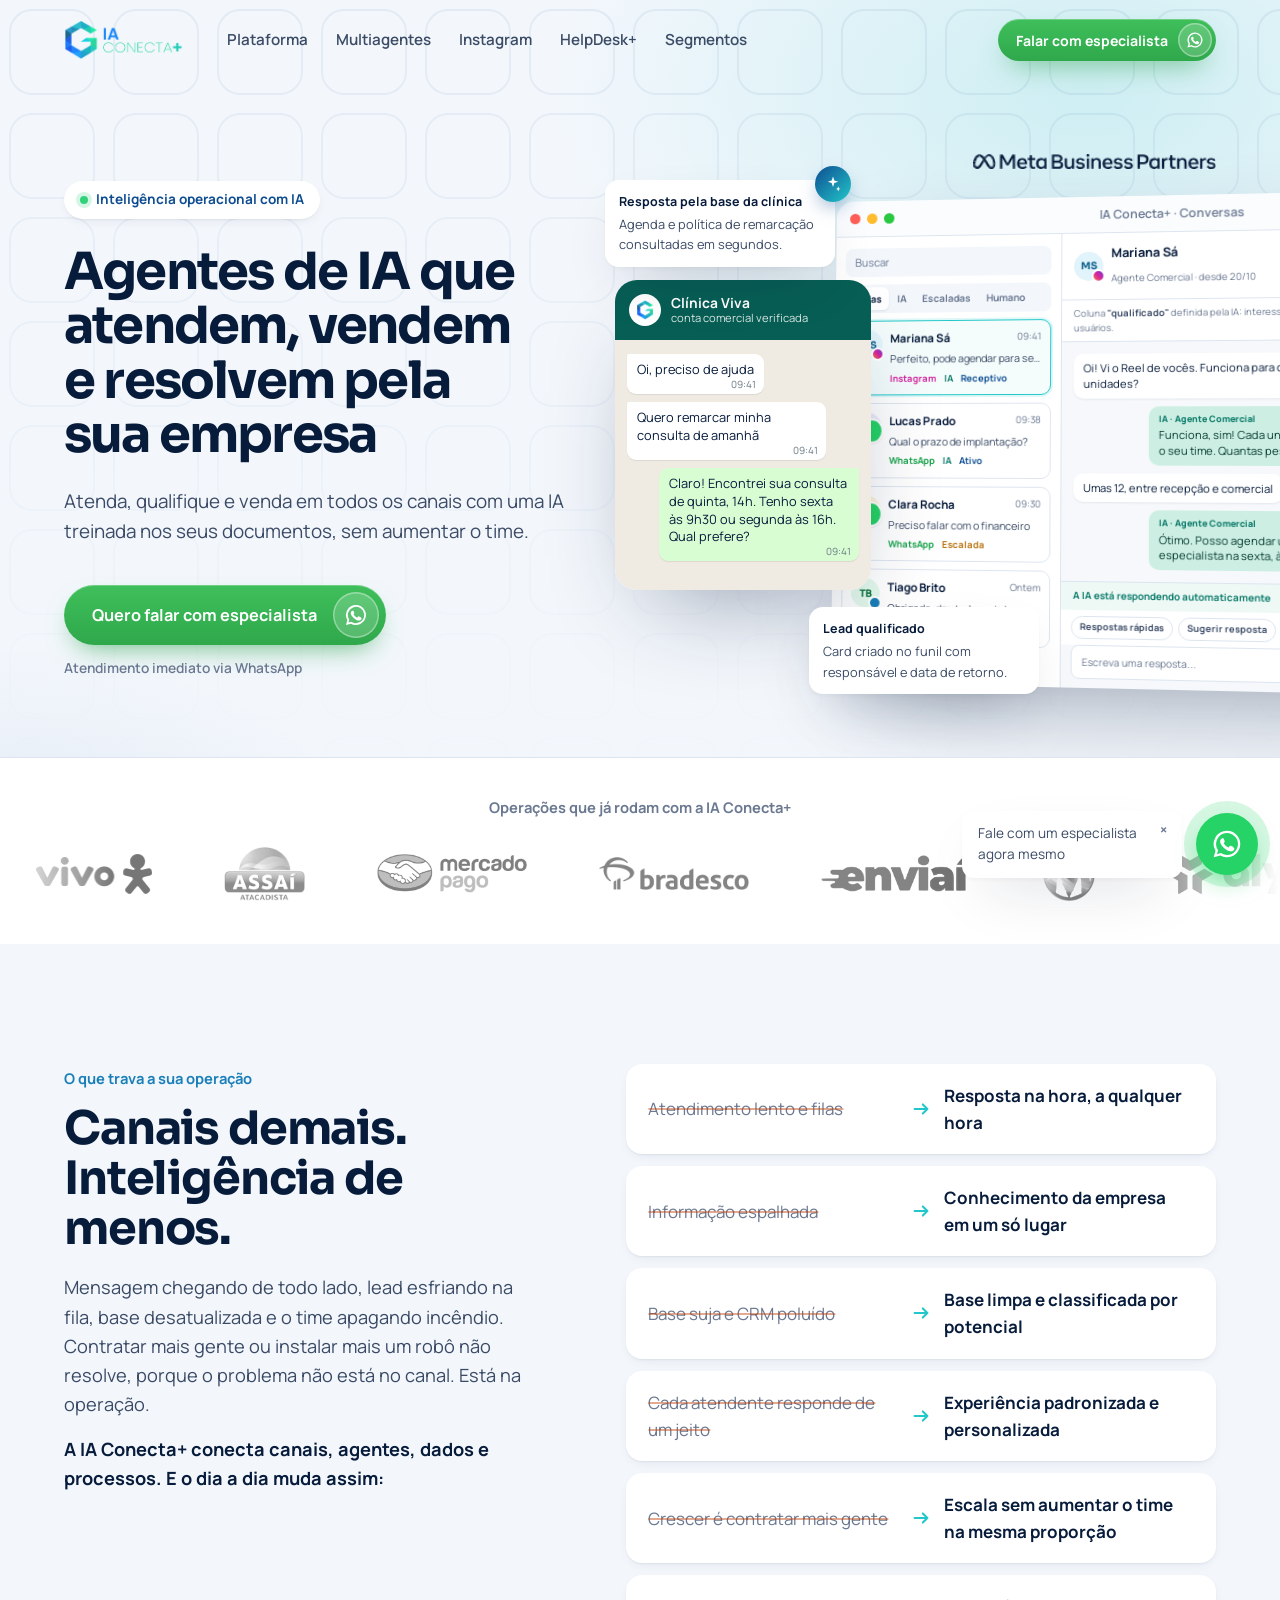
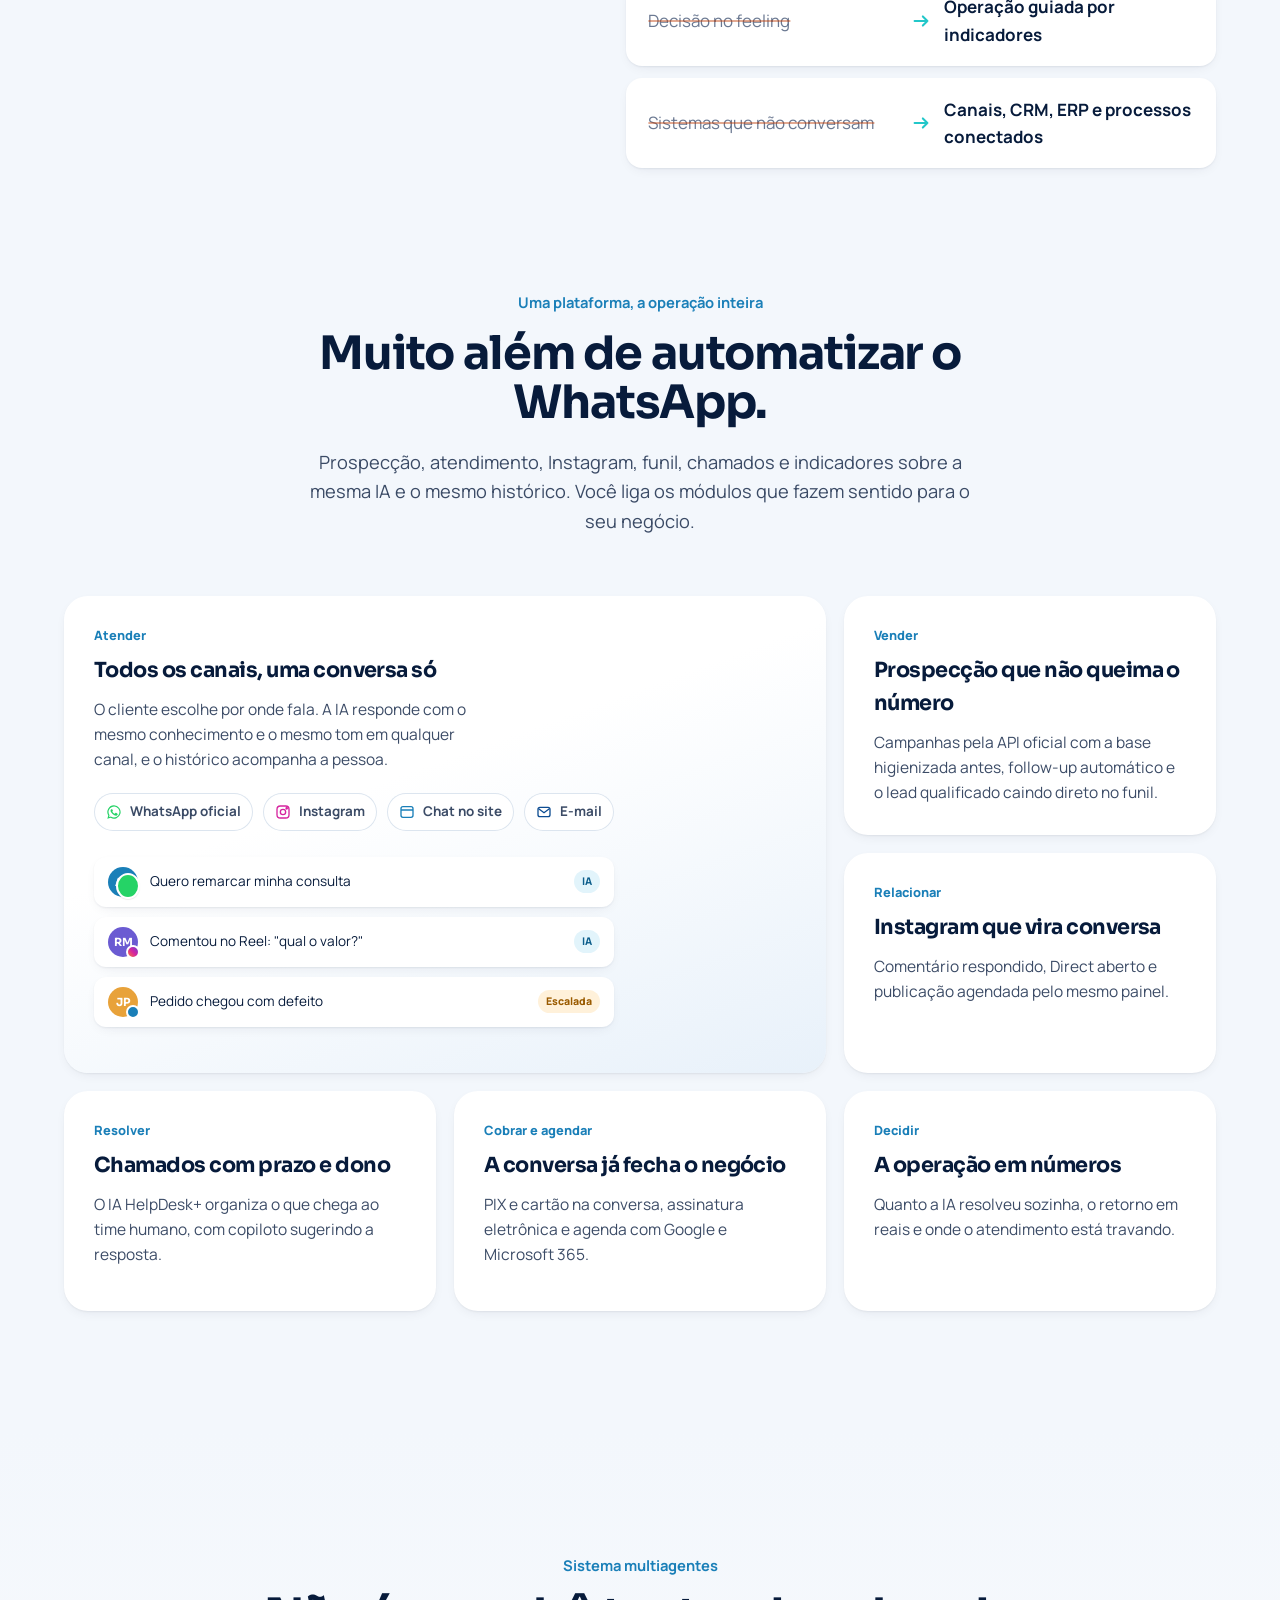
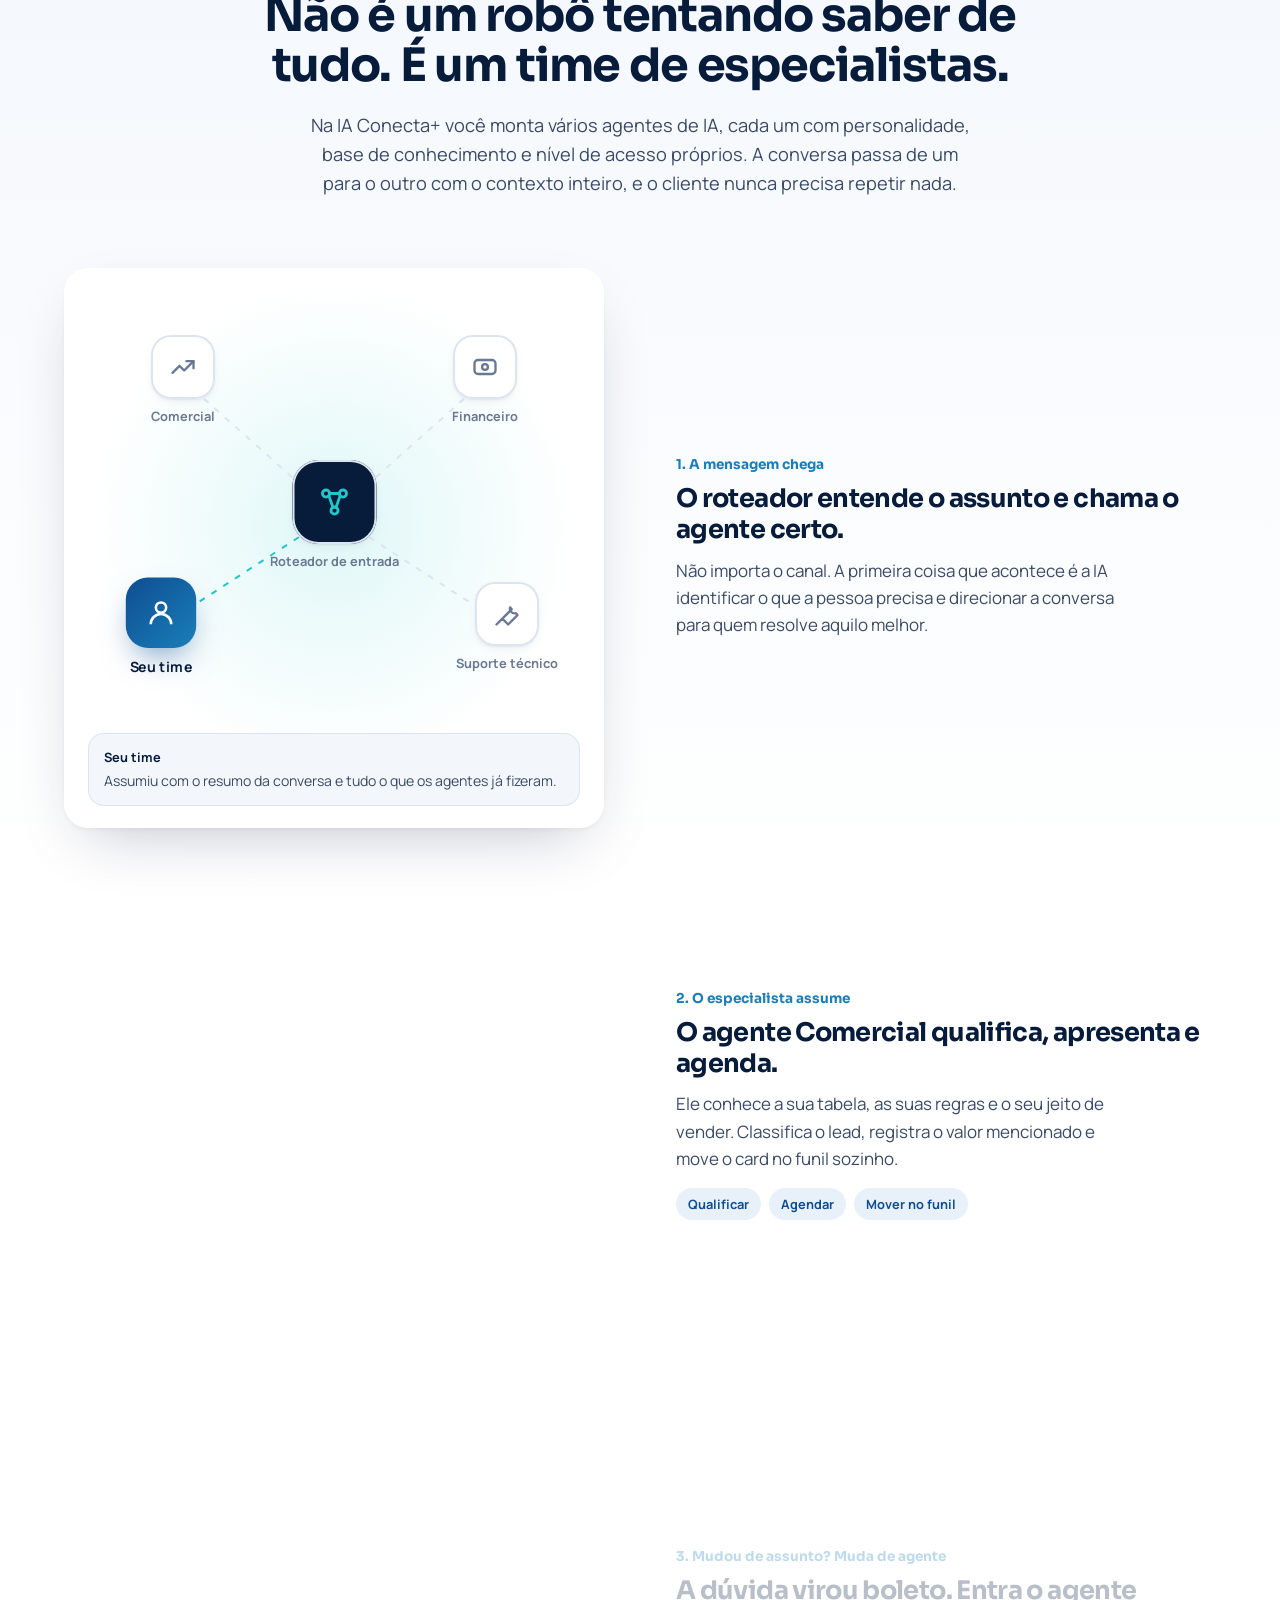
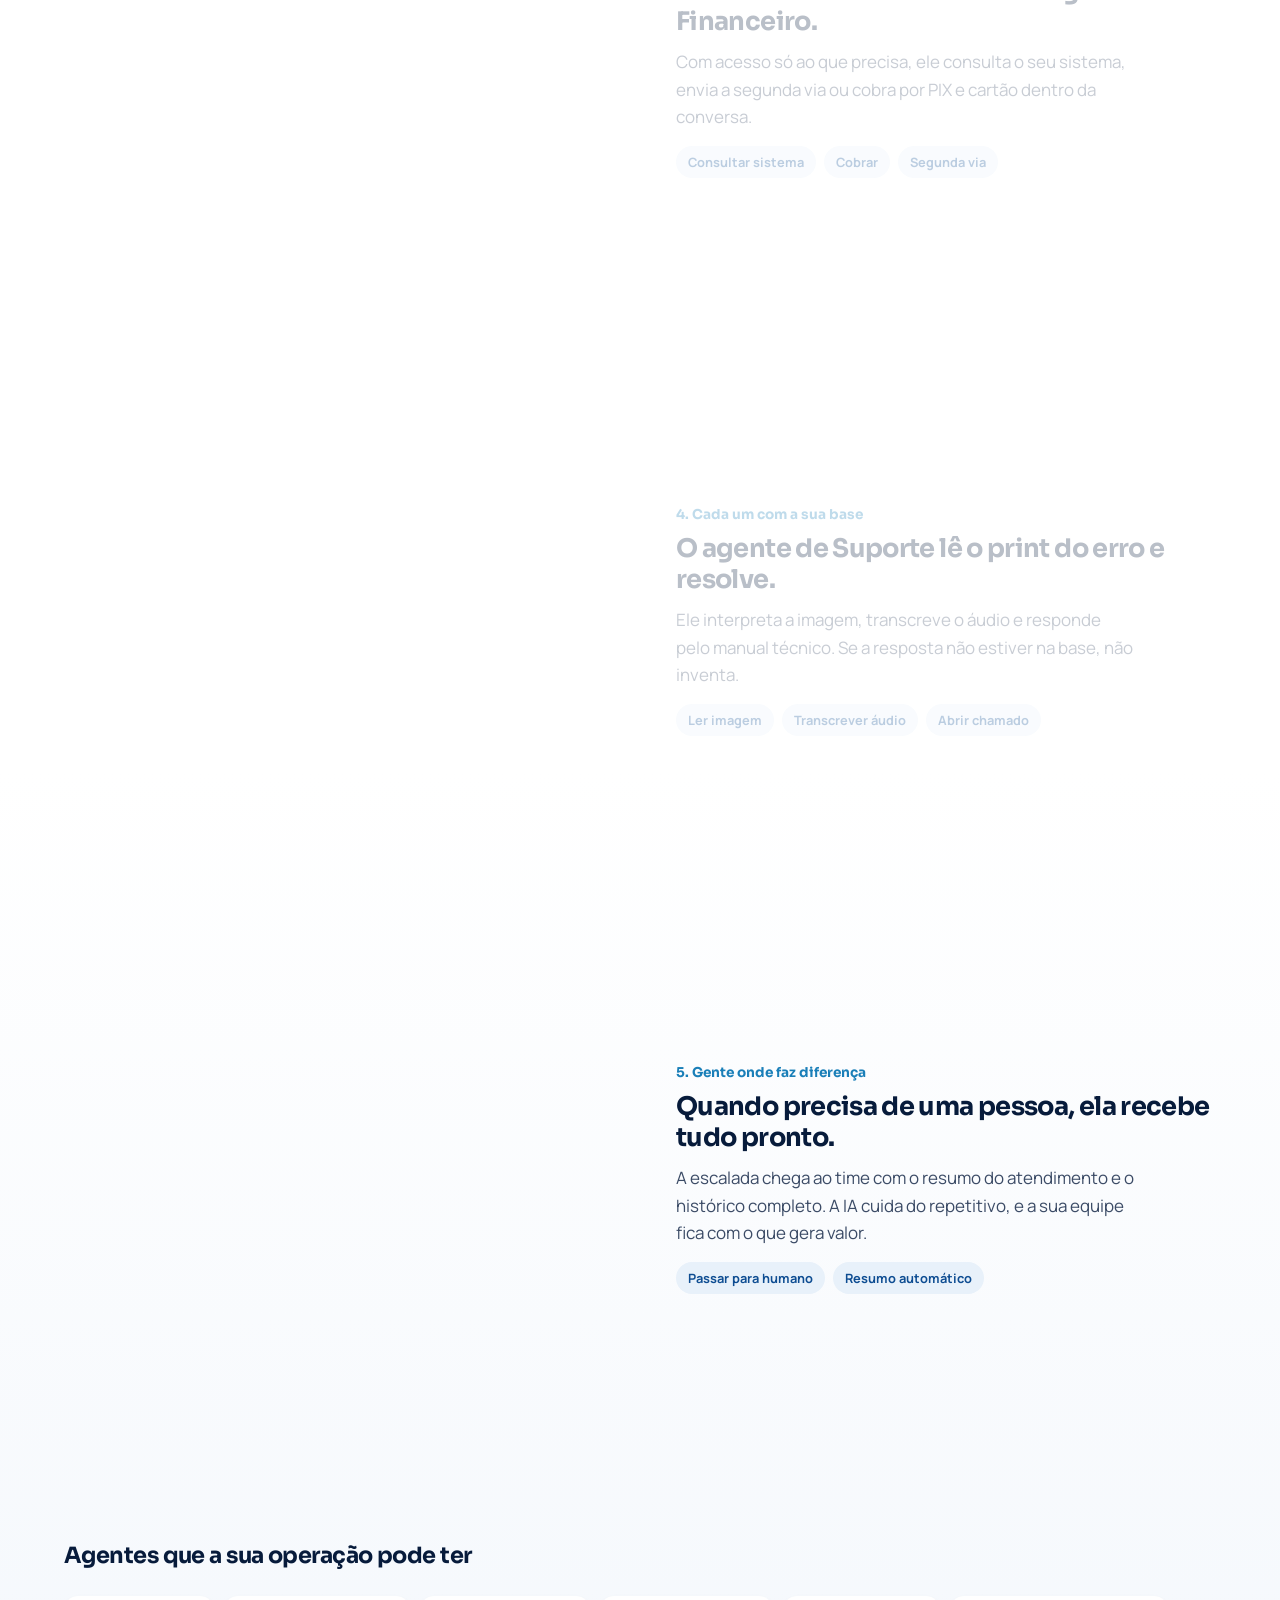
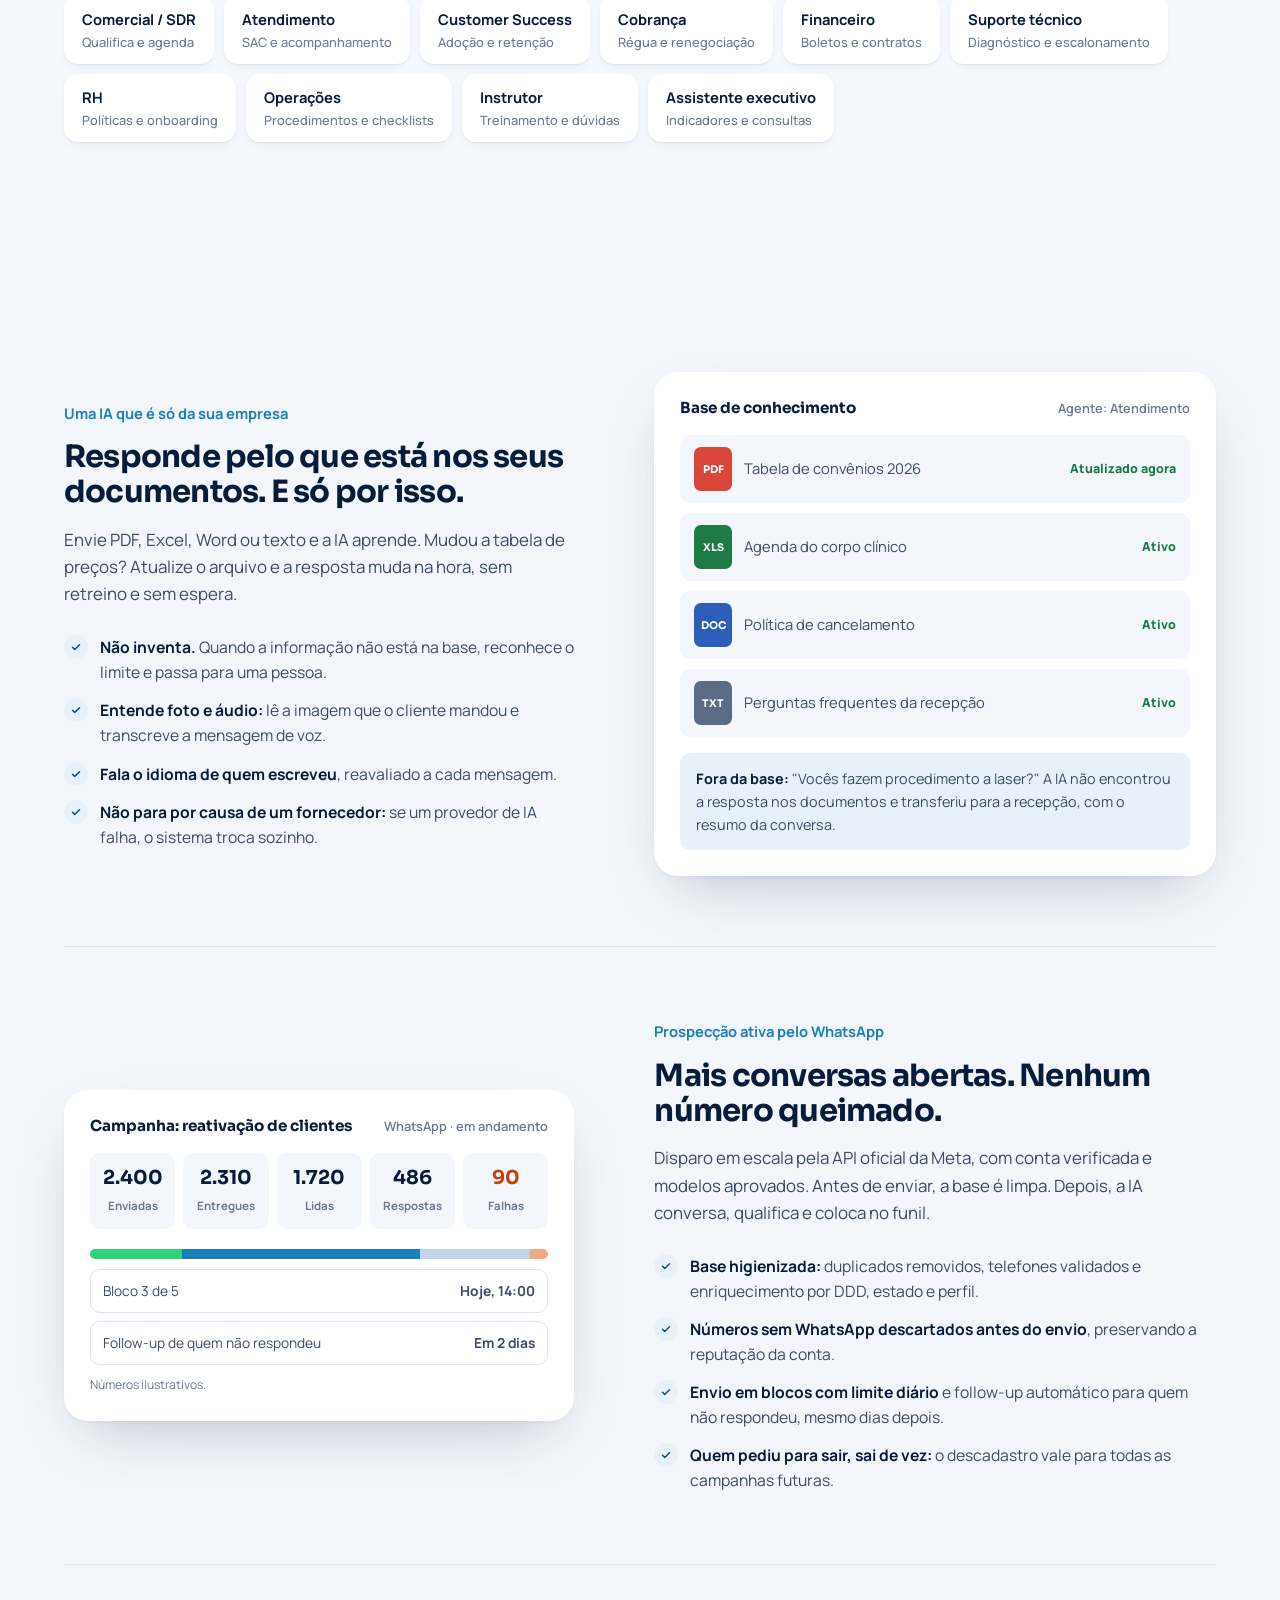
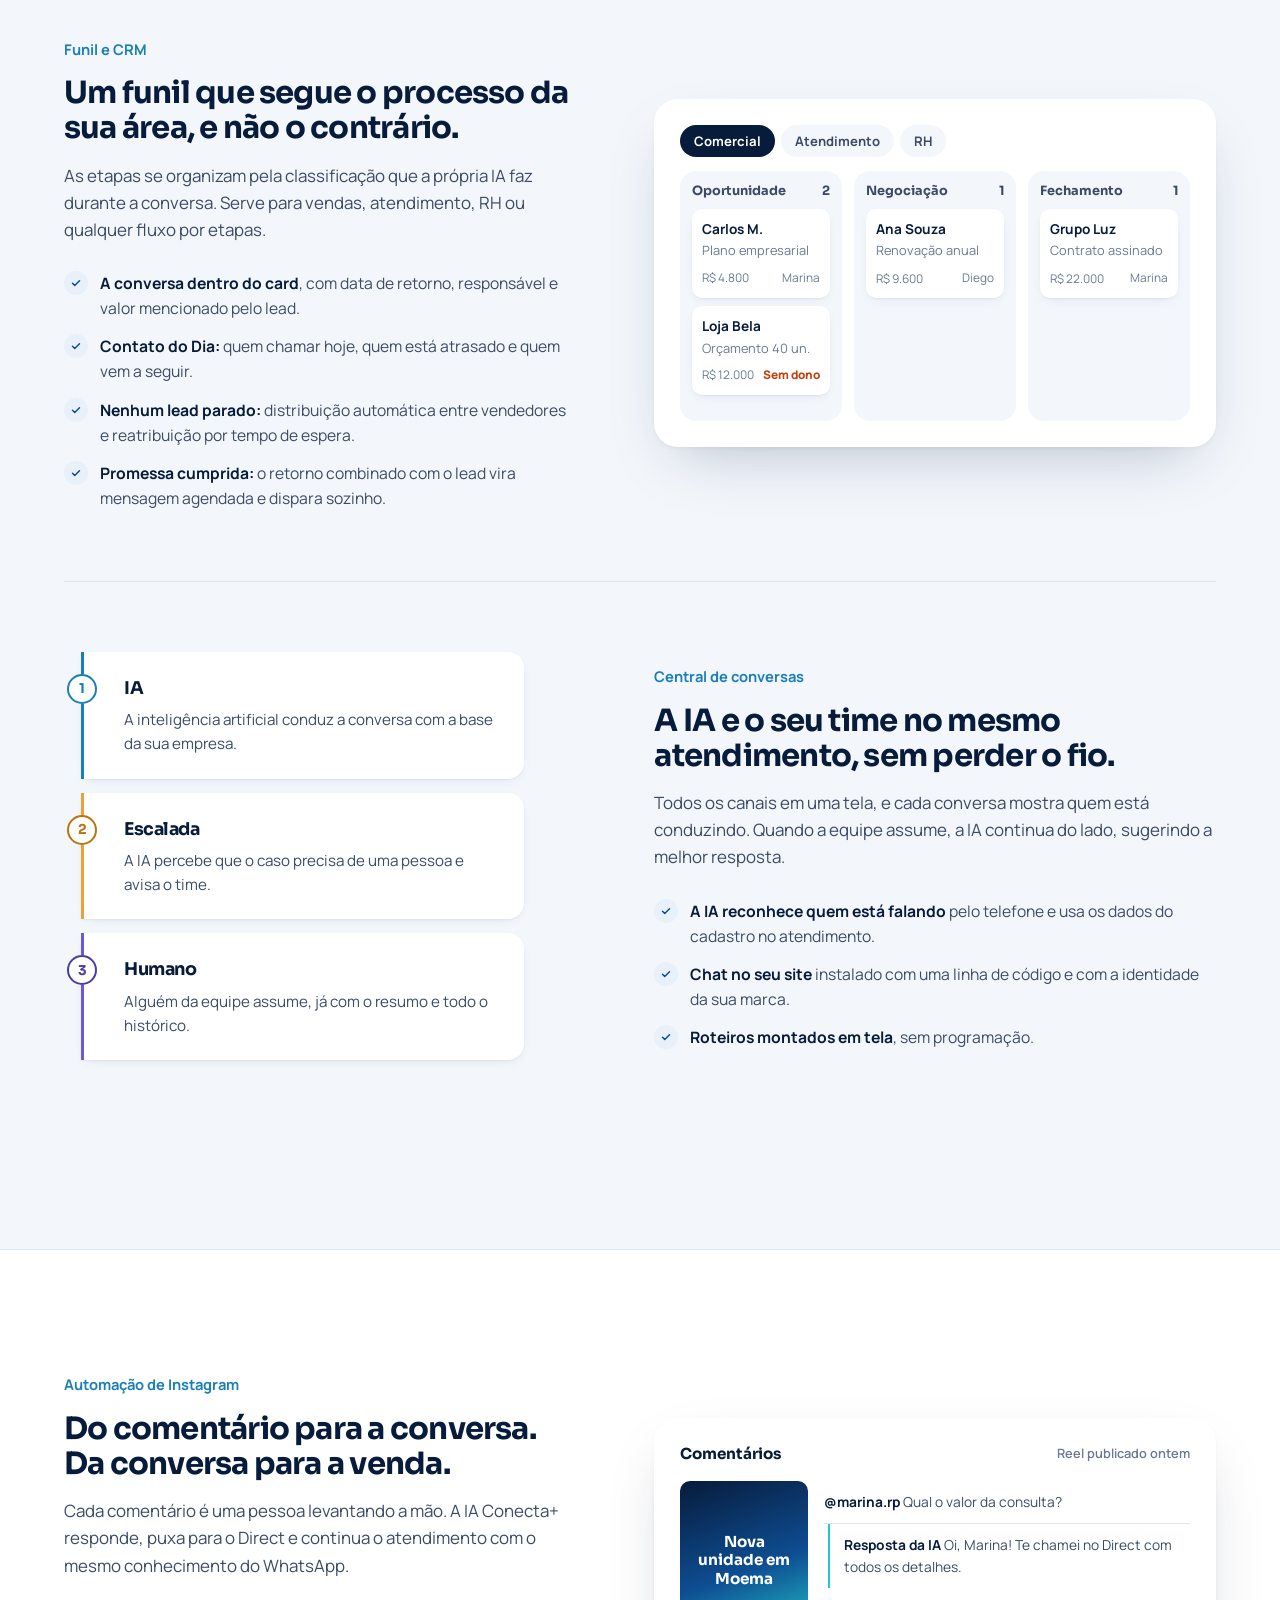
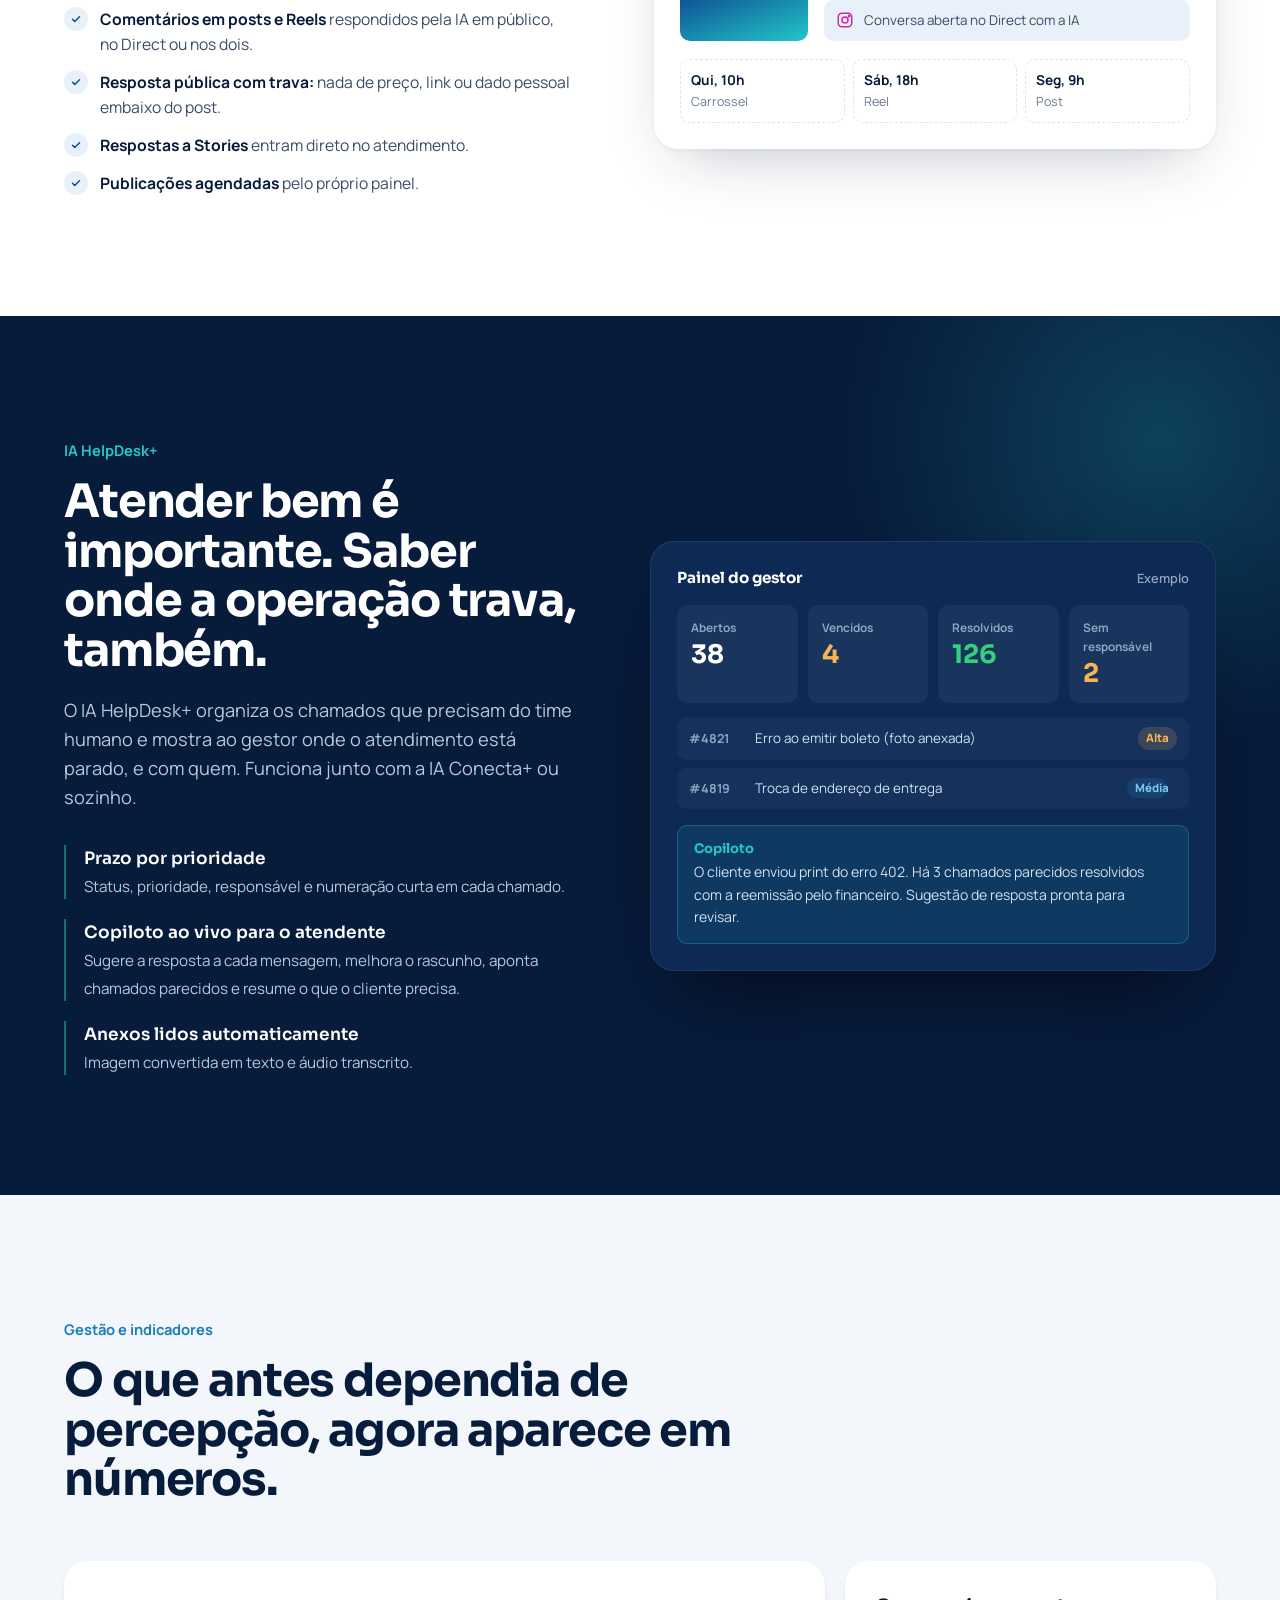
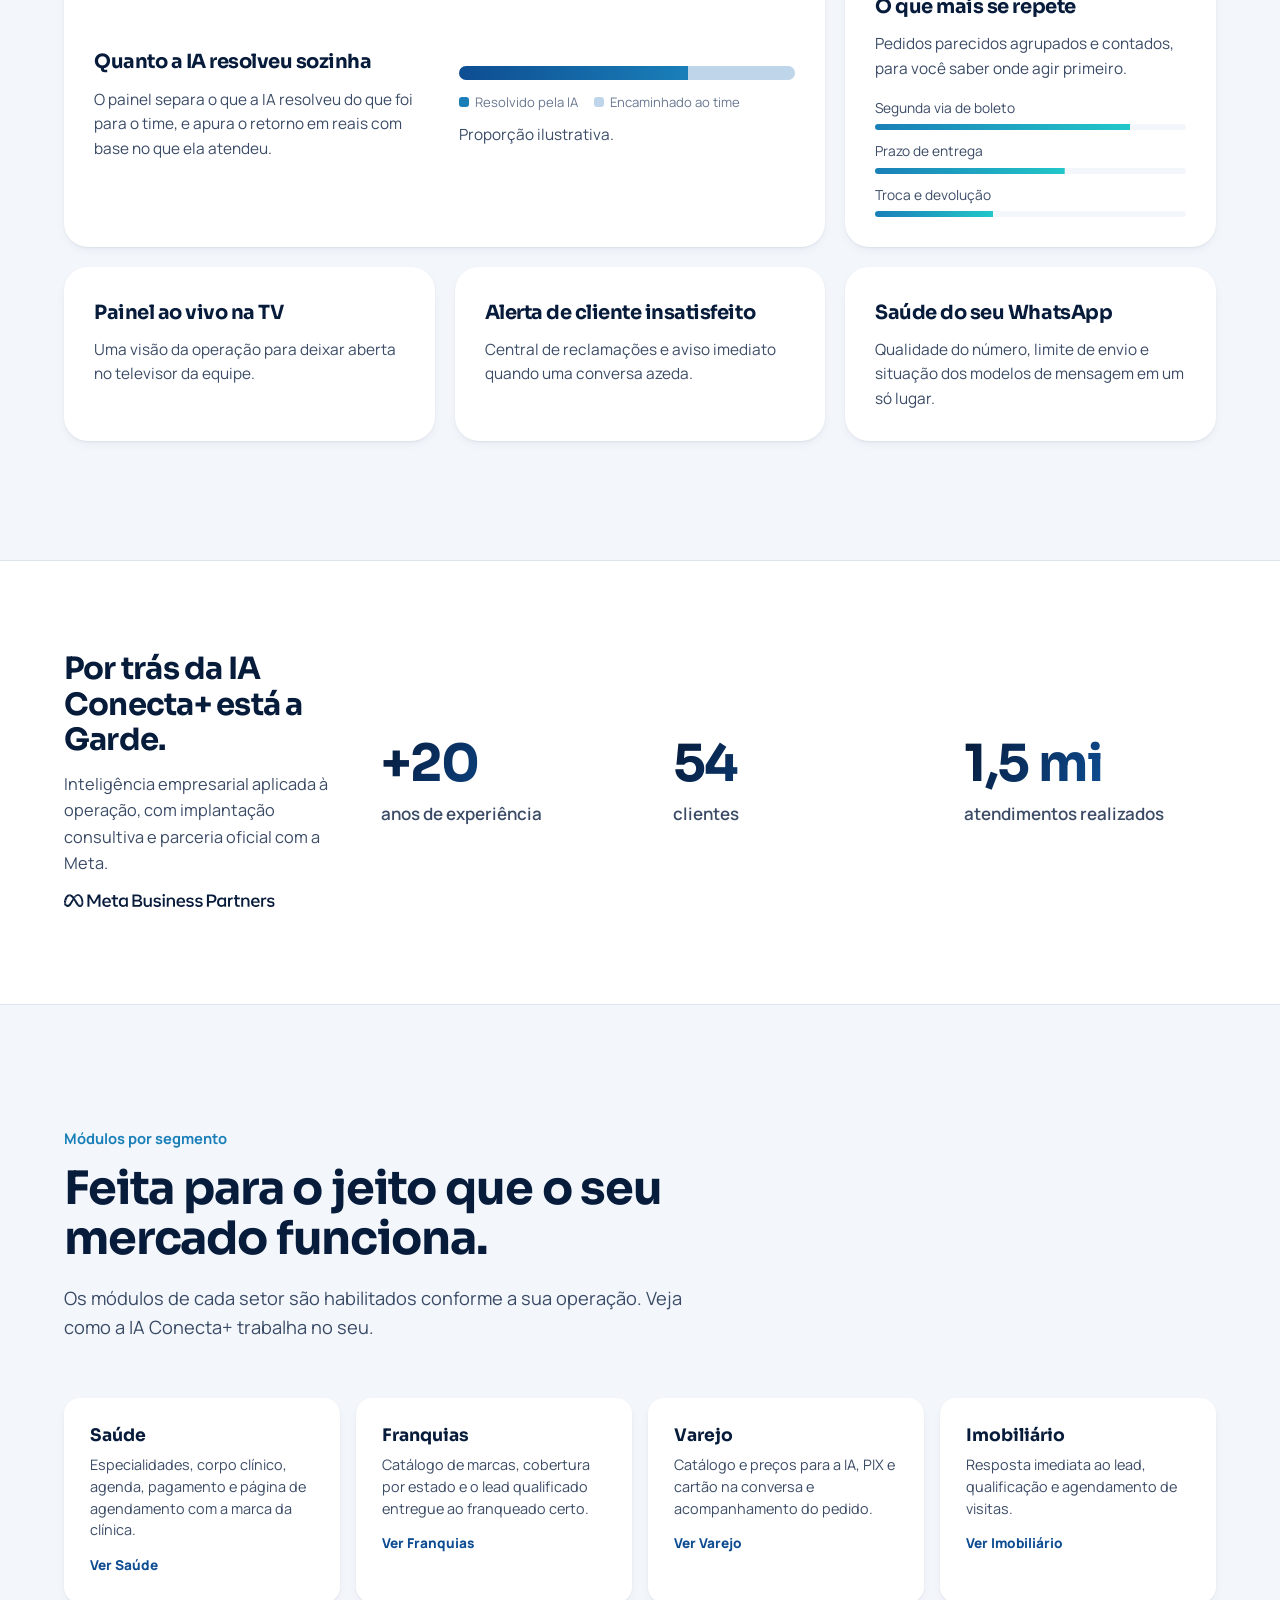
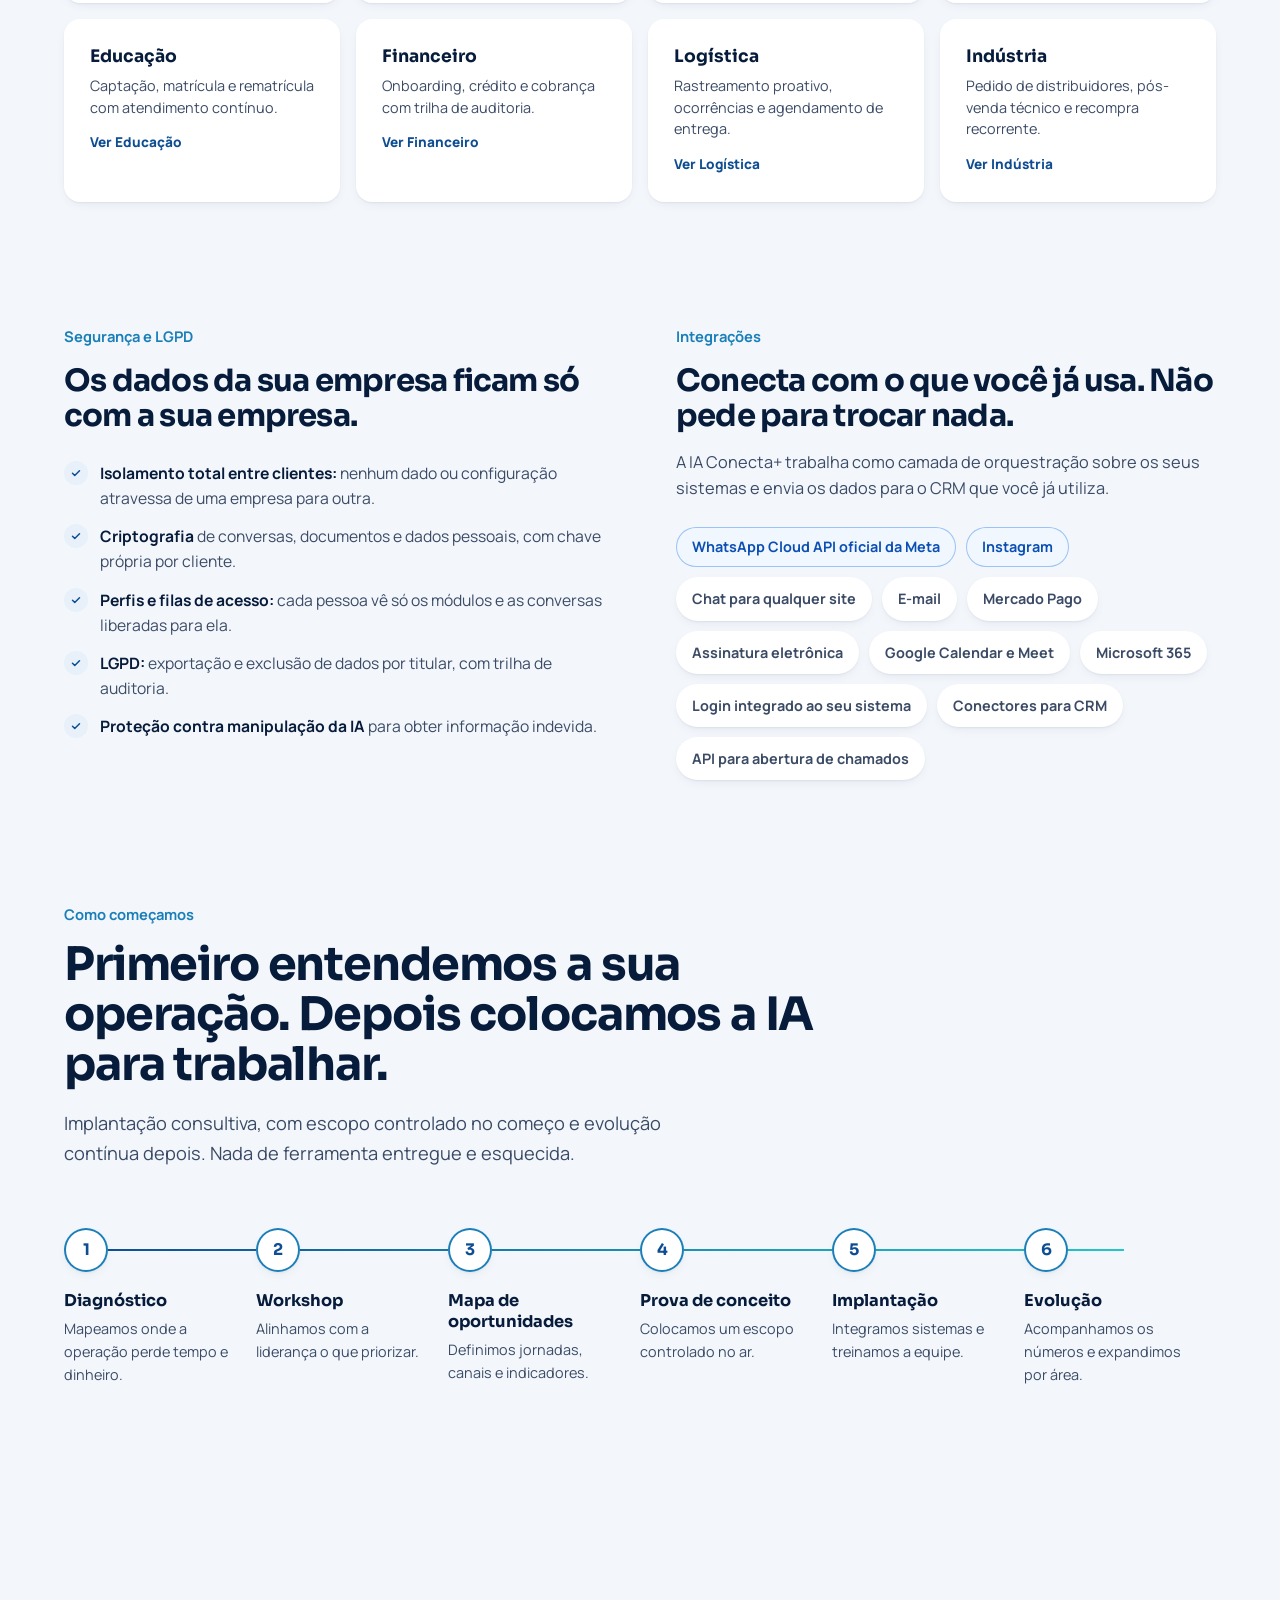
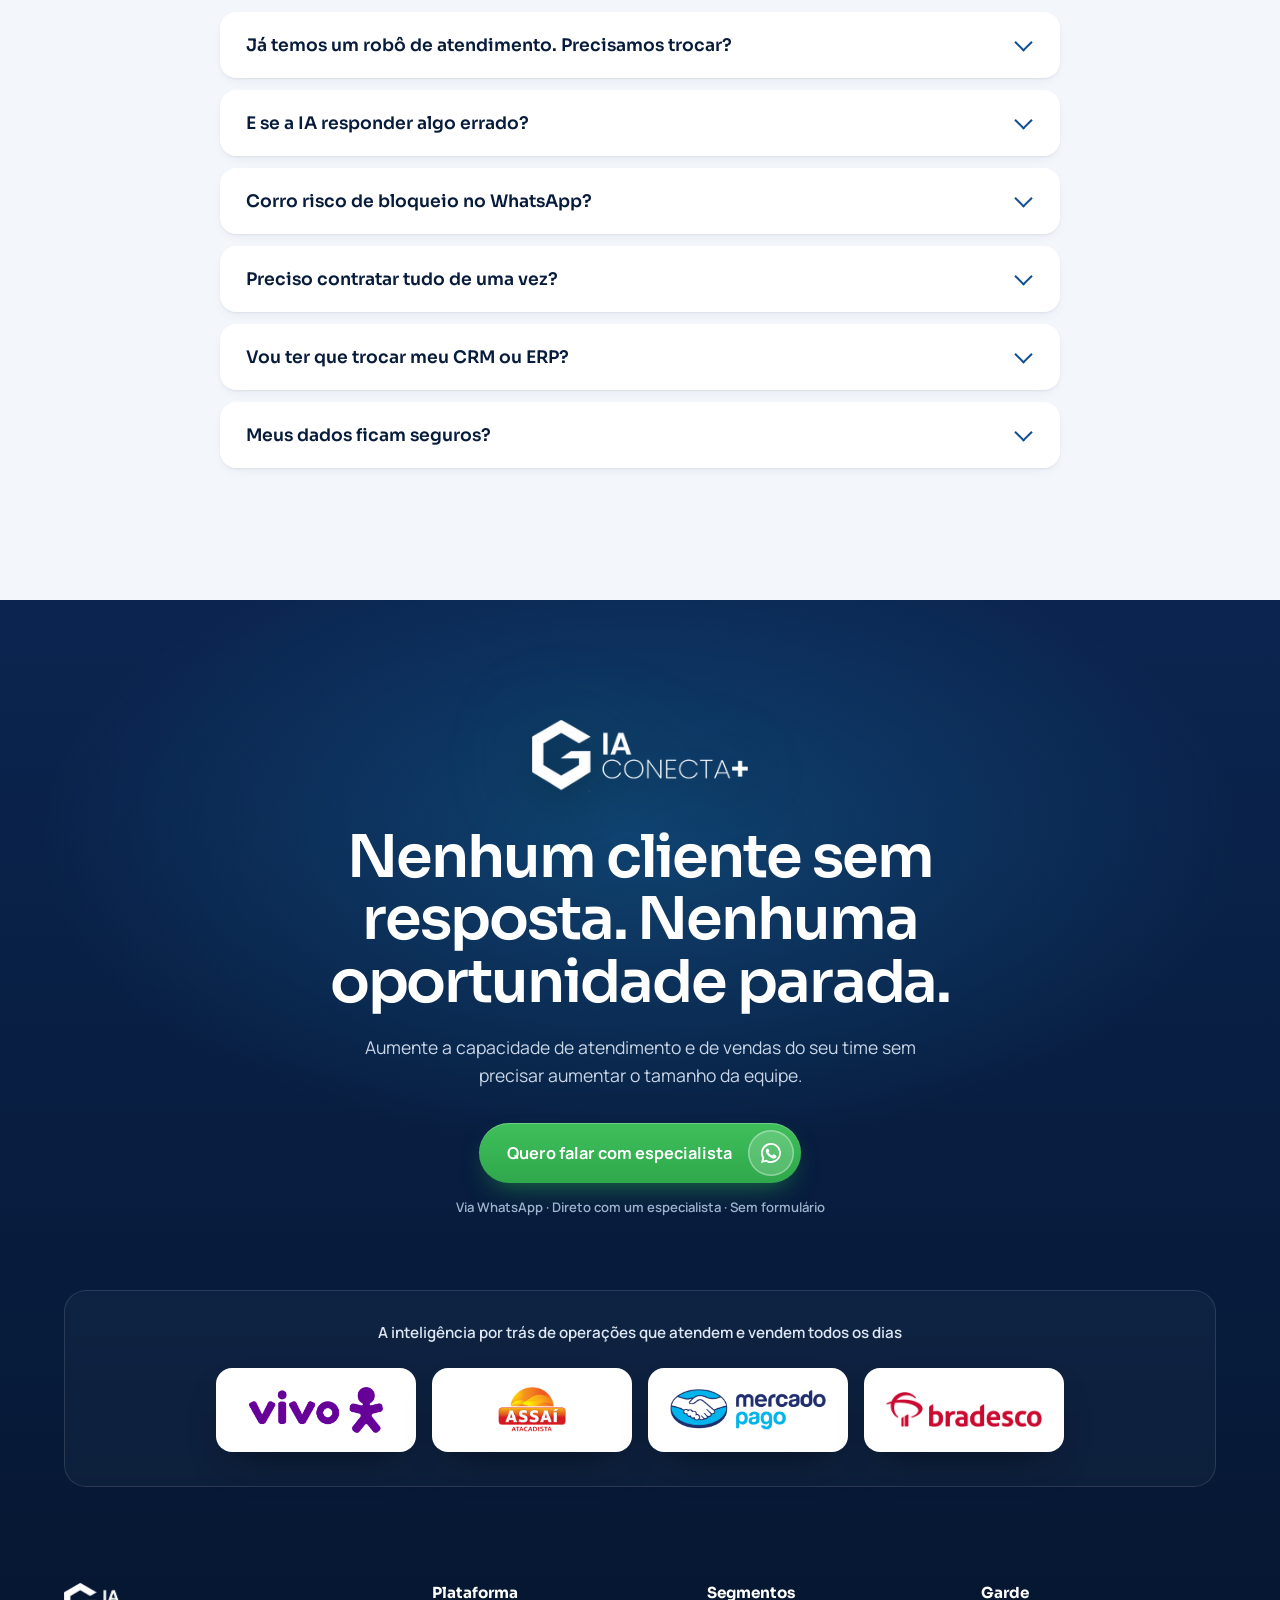
==== commit 050dbffe: "Rodapé com logo branco e sombra; botão de WhatsApp menor e sem aviso no celular Co-Authored-By: Clau" ====
--- a/index.html
+++ b/index.html
@@ -211,7 +211,7 @@
 .wa-float a svg{width:32px;height:32px}
 .wa-float a::before{content:"";position:absolute;inset:-12px;border-radius:50%;background:rgba(37,211,102,.18);animation:ring 2.4s ease-out infinite;z-index:-1}
 @keyframes ring{0%{transform:scale(.8);opacity:1}100%{transform:scale(1.35);opacity:0}}
-@media (max-width:560px){.wa-float .tip{display:none}}
+@media (max-width:760px){.wa-float{right:14px;bottom:14px}.wa-float .tip{display:none}.wa-float a{width:52px;height:52px}.wa-float a svg{width:26px;height:26px}.wa-float a::before{inset:-7px}}
 
 
 /* selo acima da janela, foto e ajustes do palco */
@@ -243,8 +243,6 @@
   .chatcard .ph-b{min-height:0}
   .ft-logos .known li{width:calc(50% - 8px);height:72px}
   .ft-logos .known{padding:0 16px;gap:12px}
-  .g3d-tile{width:220px;height:96px}
-  .g3d-tile img{height:52px}
 }
 
 /* faixa de clientes: carrossel infinito */
@@ -495,25 +493,18 @@
 /* rodapé no estilo da referência */
 footer{background:radial-gradient(1000px 520px at 50% 18%,rgba(26,127,184,.35),transparent 60%),linear-gradient(180deg,#0B2550,#071B3B 55%,#041227);color:#9FB2CC;position:relative;overflow:hidden}
 .ft-cta{text-align:center;padding:120px 0 0;color:#fff}
+.ft-logo{height:72px;width:auto;margin:0 auto;filter:drop-shadow(0 12px 24px rgba(0,0,0,.45)) drop-shadow(0 0 40px rgba(34,199,201,.25))}
 .ft-cta h2{color:#fff;font-size:clamp(2.1rem,4.6vw,4rem);line-height:1.06;letter-spacing:-.035em;max-width:18ch;margin:34px auto 0;font-weight:600;text-wrap:balance}
 .ft-cta>.wrap>p{color:#C9D6E8;font-size:1.1rem;max-width:52ch;margin:20px auto 34px}
 .ft-cta small{display:block;margin-top:14px;color:#9FB2CC;font-size:.82rem;font-weight:600}
-.g3d{perspective:700px;display:inline-block}
-.g3d-tile{position:relative;width:300px;height:128px;border-radius:30px;display:grid;place-items:center;transform-style:preserve-3d;transform:rotateX(var(--gx,10deg)) rotateY(var(--gy,-14deg));transition:transform .25s ease-out;
-  background:linear-gradient(160deg,#FFFFFF,#E6EEF8);
-  box-shadow:0 1px 0 #fff inset,0 -8px 16px rgba(14,77,146,.12) inset,0 3px 0 #C9D8EA,0 7px 0 #A9BFDA,0 11px 0 #8AA6C9,0 36px 60px -14px rgba(0,0,0,.7),0 0 90px -10px rgba(34,199,201,.5);animation:gfloat 6s ease-in-out infinite}
-  box-shadow:0 1px 0 rgba(255,255,255,.18) inset,0 -10px 18px rgba(0,0,0,.35) inset,0 2px 0 #1F4A86,0 6px 0 #0E2A55,0 10px 0 #0A2148,0 30px 50px -10px rgba(0,0,0,.65),0 0 80px -10px rgba(34,199,201,.45);animation:gfloat 6s ease-in-out infinite}
-.g3d-tile::after{content:"";position:absolute;inset:0;border-radius:inherit;background:linear-gradient(135deg,rgba(255,255,255,.7),transparent 45%);pointer-events:none;mix-blend-mode:soft-light}
-.g3d-tile img{height:64px;width:auto;transform:translateZ(34px);filter:drop-shadow(0 6px 8px rgba(7,27,59,.25))}
-@keyframes gfloat{50%{translate:0 -10px}}
 .ft-logos{margin:72px auto 0;border:1px solid rgba(255,255,255,.12);border-radius:22px;padding:30px 0 34px;background:rgba(255,255,255,.03);backdrop-filter:blur(4px)}
 .ft-logos p{color:#DDE7F3;font-weight:600;font-size:.95rem;margin-bottom:22px}
 .ft-logos .track img{filter:brightness(0) invert(1);opacity:.55}
 .ft-logos .track .keep img{filter:grayscale(1) brightness(1.7) contrast(.9);opacity:.6}
 .ft-logos .track li:hover img{opacity:1;filter:none}
 .ft-top{position:relative;z-index:1;display:grid;grid-template-columns:1.4fr 1fr 1fr 1fr;gap:40px;padding:96px 0 48px}
-.ft-brand .logo-w{display:inline-flex;padding:12px 16px;border-radius:14px;background:#fff}
-.ft-brand .logo-w img{height:34px;width:auto}
+.ft-brand .logo-w{display:inline-flex}
+.ft-brand .logo-w img{height:40px;width:auto}
 .ft-brand p{margin-top:18px;max-width:34ch;font-size:.95rem}
 footer h6{margin:0 0 16px;font:700 .95rem var(--display);color:#fff}
 footer ul{list-style:none;margin:0;padding:0;display:grid;gap:10px}
@@ -532,7 +523,6 @@
   .dem div::after{background-size:var(--w) 100%,auto}
   .journey::after{transform:scaleX(1)}
   .ag-step{opacity:1}
-  .g3d-tile{transform:none}
 }
 </style>
 <script type="application/ld+json">{"@context":"https://schema.org","@type":"SoftwareApplication","name":"IA Conecta+","applicationCategory":"BusinessApplication","operatingSystem":"Web","publisher":{"@type":"Organization","name":"Garde Inteligência Empresarial","url":"https://www.gardesolucoes.com.br/"}}</script>
@@ -1062,7 +1052,7 @@
 <footer id="diagnostico">
   <div class="ft-cta">
     <div class="wrap">
-      <div class="g3d" id="g3d" aria-hidden="true"><div class="g3d-tile"><img src="/assets/marca/logo-ia-conecta.png" alt=""></div></div>
+      <img class="ft-logo" src="/assets/marca/logo-ia-conecta-branco.png" alt="IA Conecta+" width="243" height="81">
       <h2 data-r>Nenhum cliente sem resposta. Nenhuma oportunidade parada.</h2>
       <p data-r style="--d:.1s">Aumente a capacidade de atendimento e de vendas do seu time sem precisar aumentar o tamanho da equipe.</p>
       <div data-r style="--d:.2s"><a class="btn-wa" href="https://wa.me/5511915192560?text=Ol%C3%A1!%20Quero%20falar%20com%20um%20especialista%20sobre%20a%20IA%20Conecta%2B." target="_blank" rel="noopener">Quero falar com especialista<span class="ic"><svg><use href="#i-wa"/></svg></span></a></div>
@@ -1081,7 +1071,7 @@
   <div class="wrap">
     <div class="ft-top">
       <div class="ft-brand">
-        <a class="logo-w" href="/" aria-label="IA Conecta+"><img src="/assets/marca/logo-ia-conecta.png" alt="IA Conecta+" width="249" height="84"></a>
+        <a class="logo-w" href="/" aria-label="IA Conecta+"><img src="/assets/marca/logo-ia-conecta-branco.png" alt="IA Conecta+" width="243" height="81"></a>
         <p>Plataforma de inteligência operacional com IA da Garde Inteligência Empresarial.</p>
         <p class="meta"><img src="/assets/marca/meta-business-partners-white.png" alt="Meta Business Partners" width="211" height="13"></p>
       </div>
@@ -1131,9 +1121,6 @@
 if(!tipOff)setTimeout(()=>wf.classList.add('show'),4000);
 wf.querySelector('.tip button').addEventListener('click',()=>{wf.classList.remove('show');try{sessionStorage.setItem('waTip','0')}catch(e){}});
 
-// G em 3D acompanhando o mouse
-const g=document.querySelector('.g3d-tile'),ft=document.querySelector('.ft-cta');
-if(g&&!reduce)ft.addEventListener('mousemove',e=>{const r=g.getBoundingClientRect(),x=(e.clientX-(r.left+r.width/2))/innerWidth,y=(e.clientY-(r.top+r.height/2))/innerHeight;g.style.setProperty('--gy',(x*40)+'deg');g.style.setProperty('--gx',(-y*40)+'deg')});
 
 // revelar ao rolar
 const io=new IntersectionObserver(es=>es.forEach(e=>{if(e.isIntersecting){e.target.classList.add('in');io.unobserve(e.target)}}),{threshold:.15,rootMargin:'0px 0px -60px 0px'});
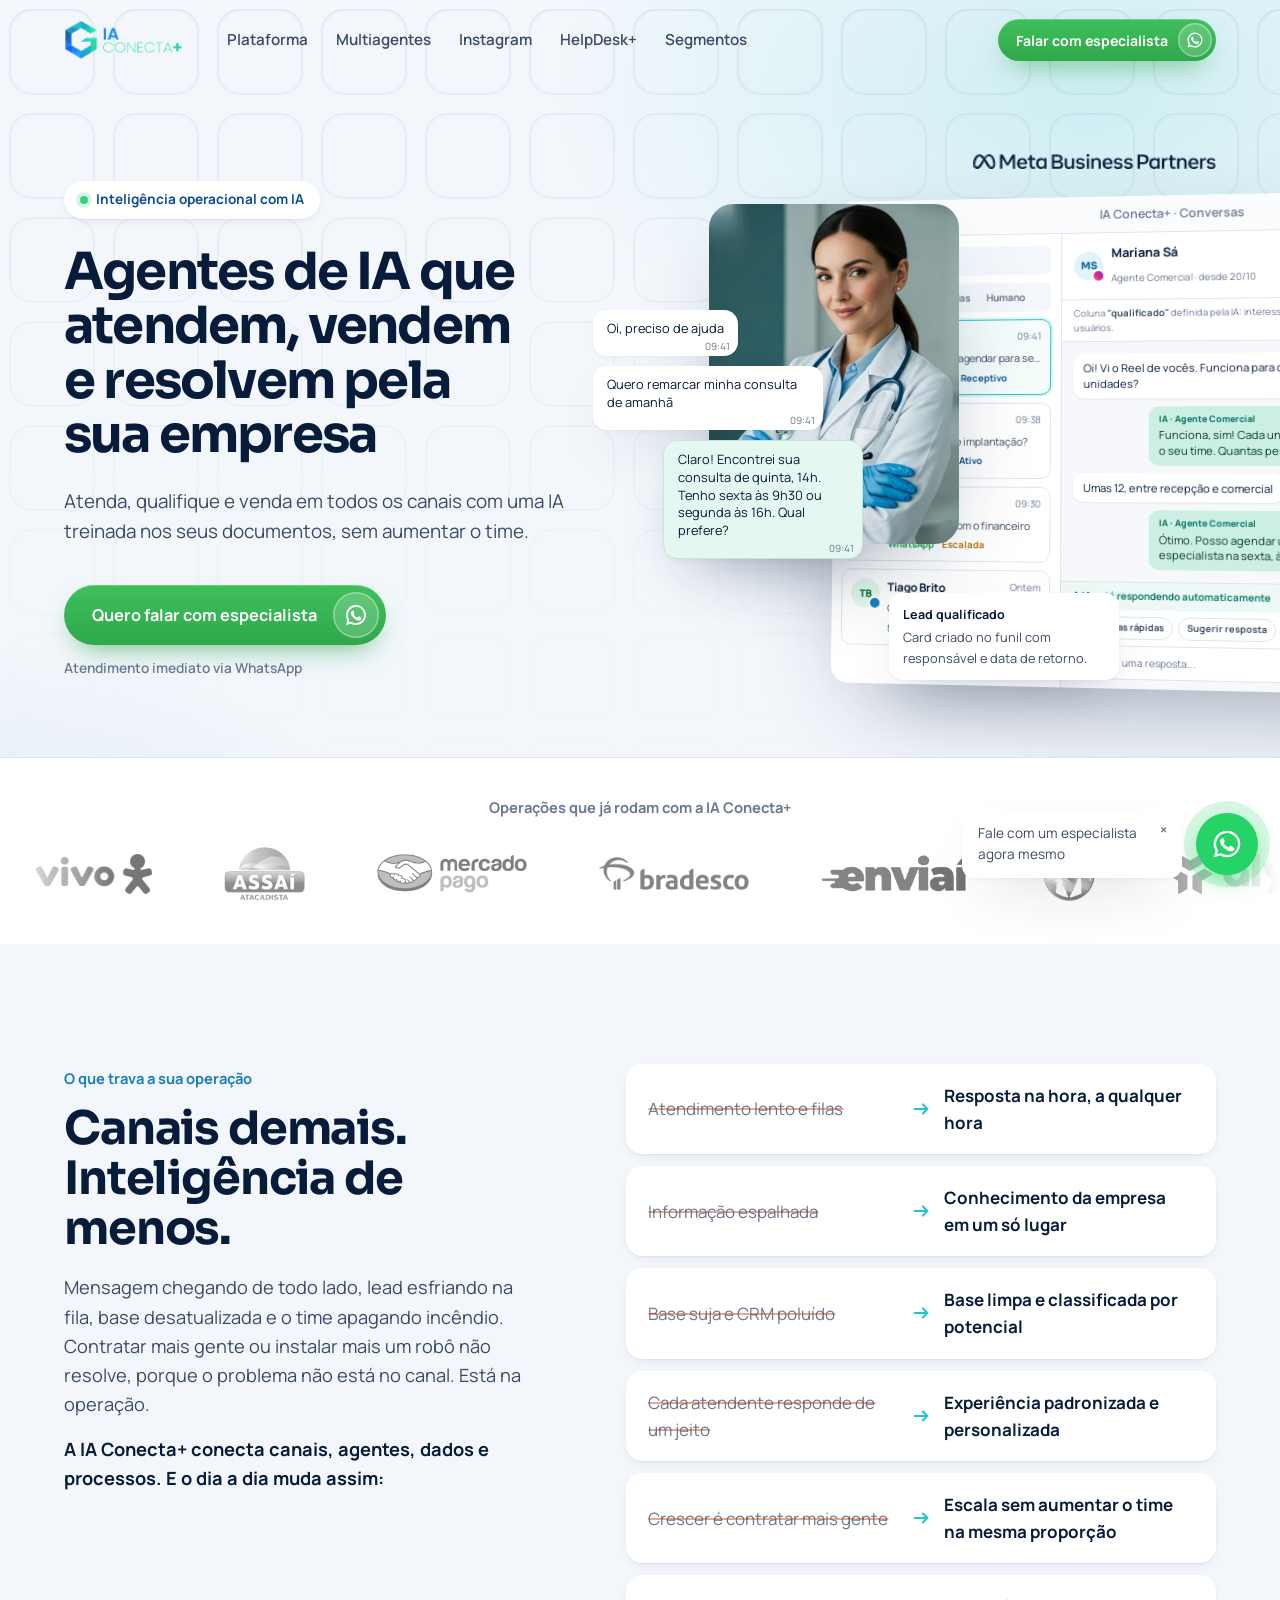
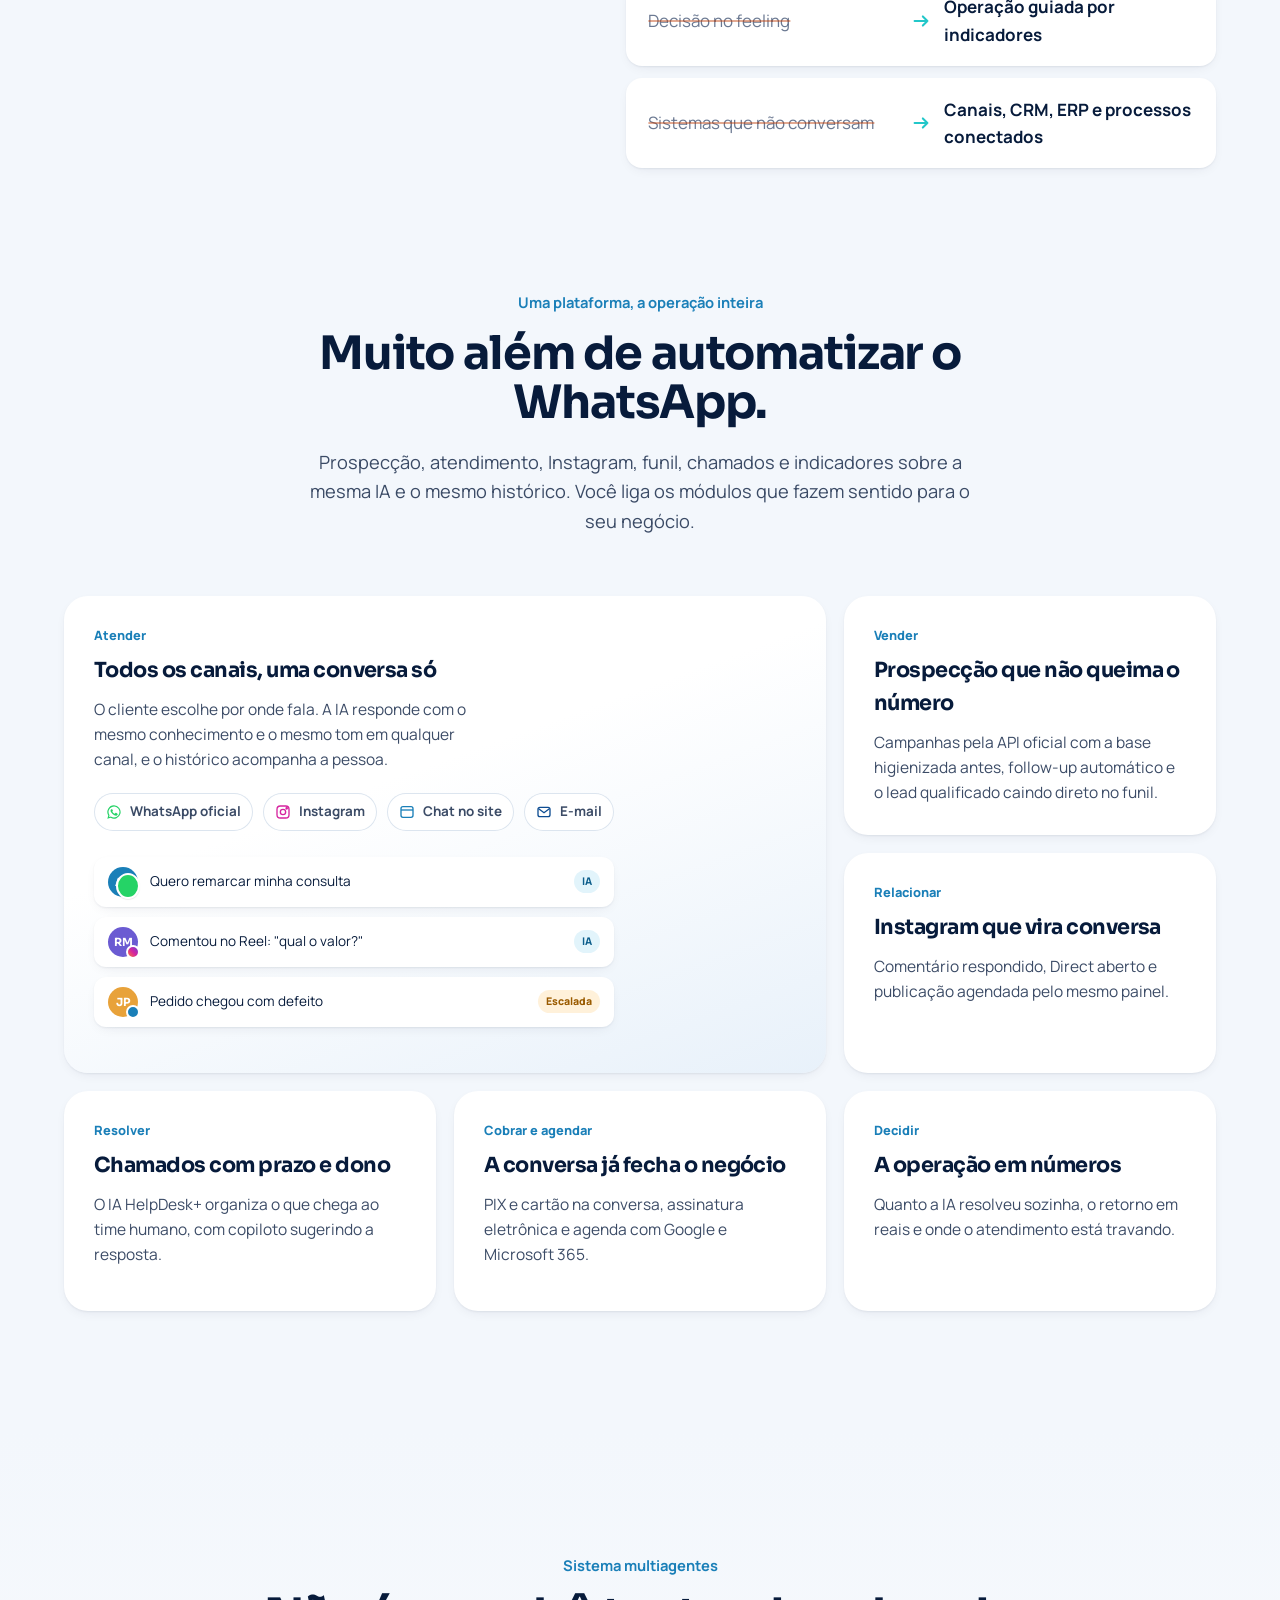
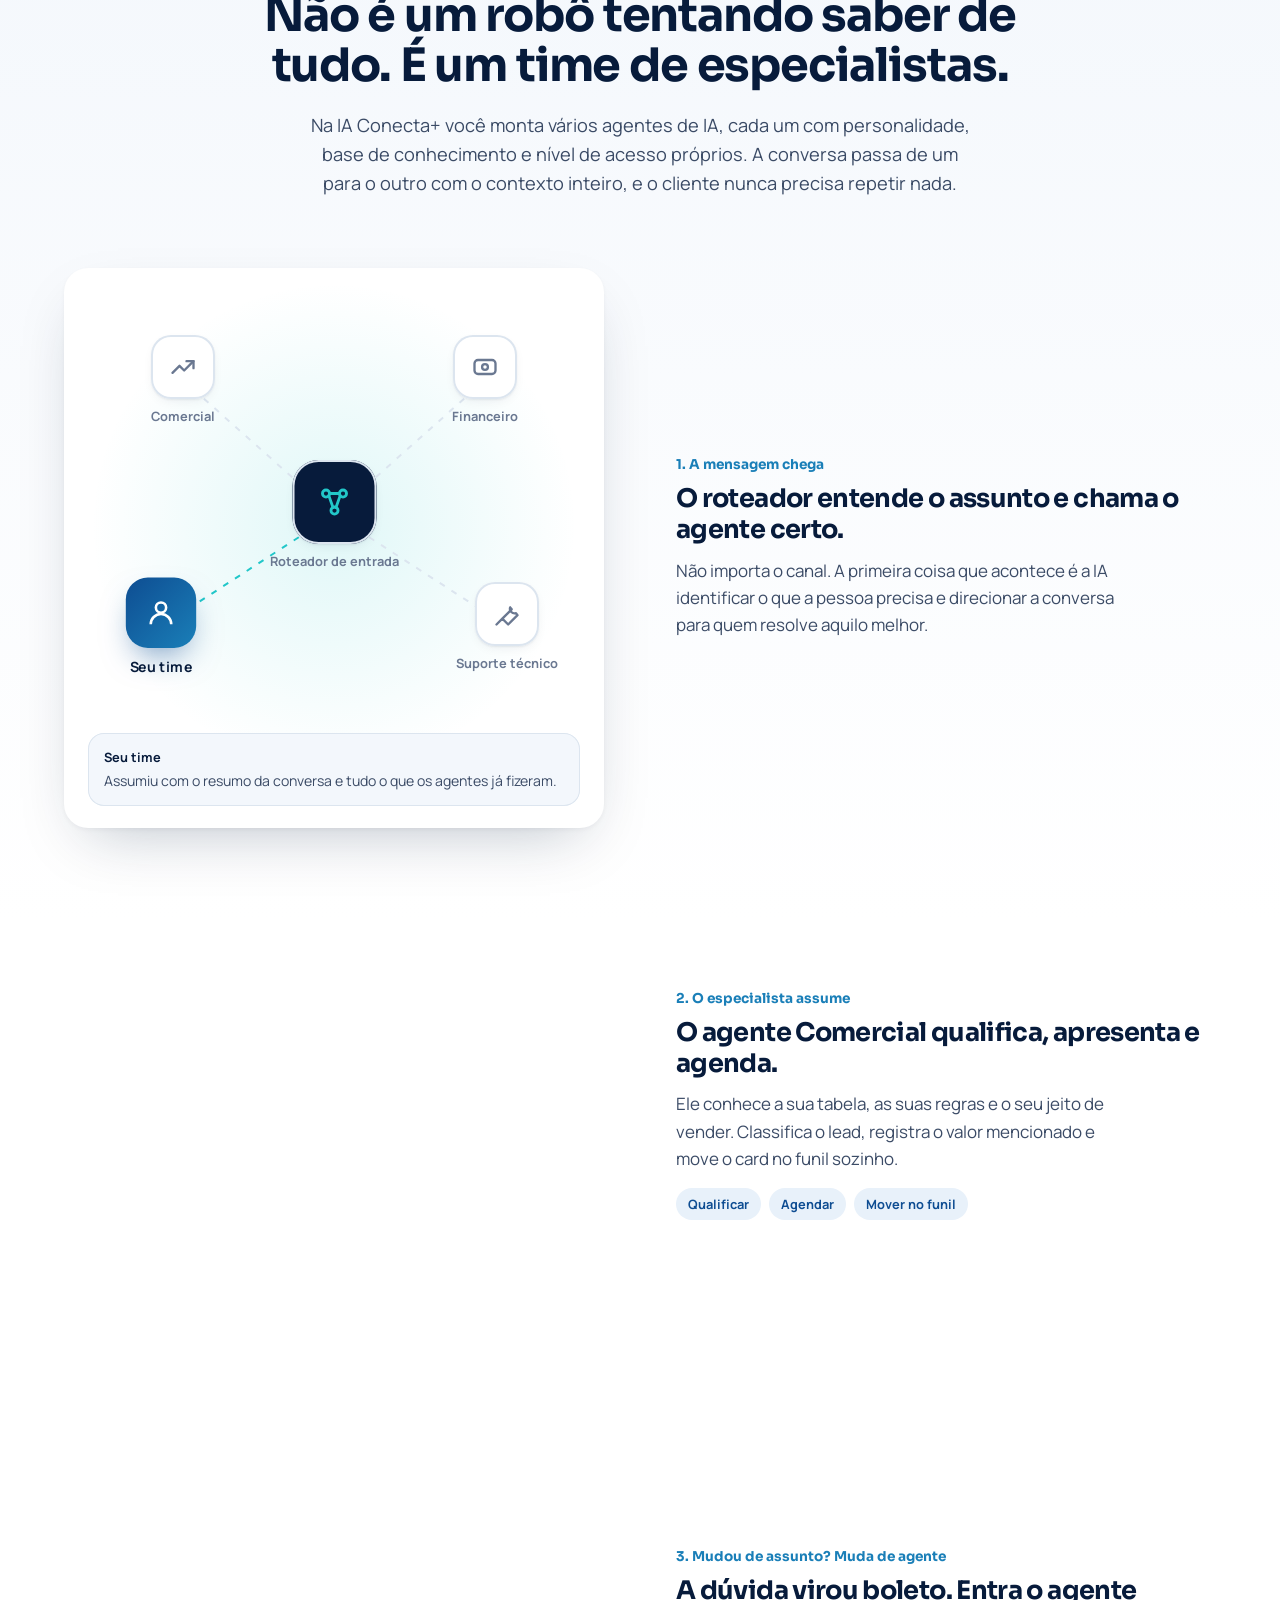
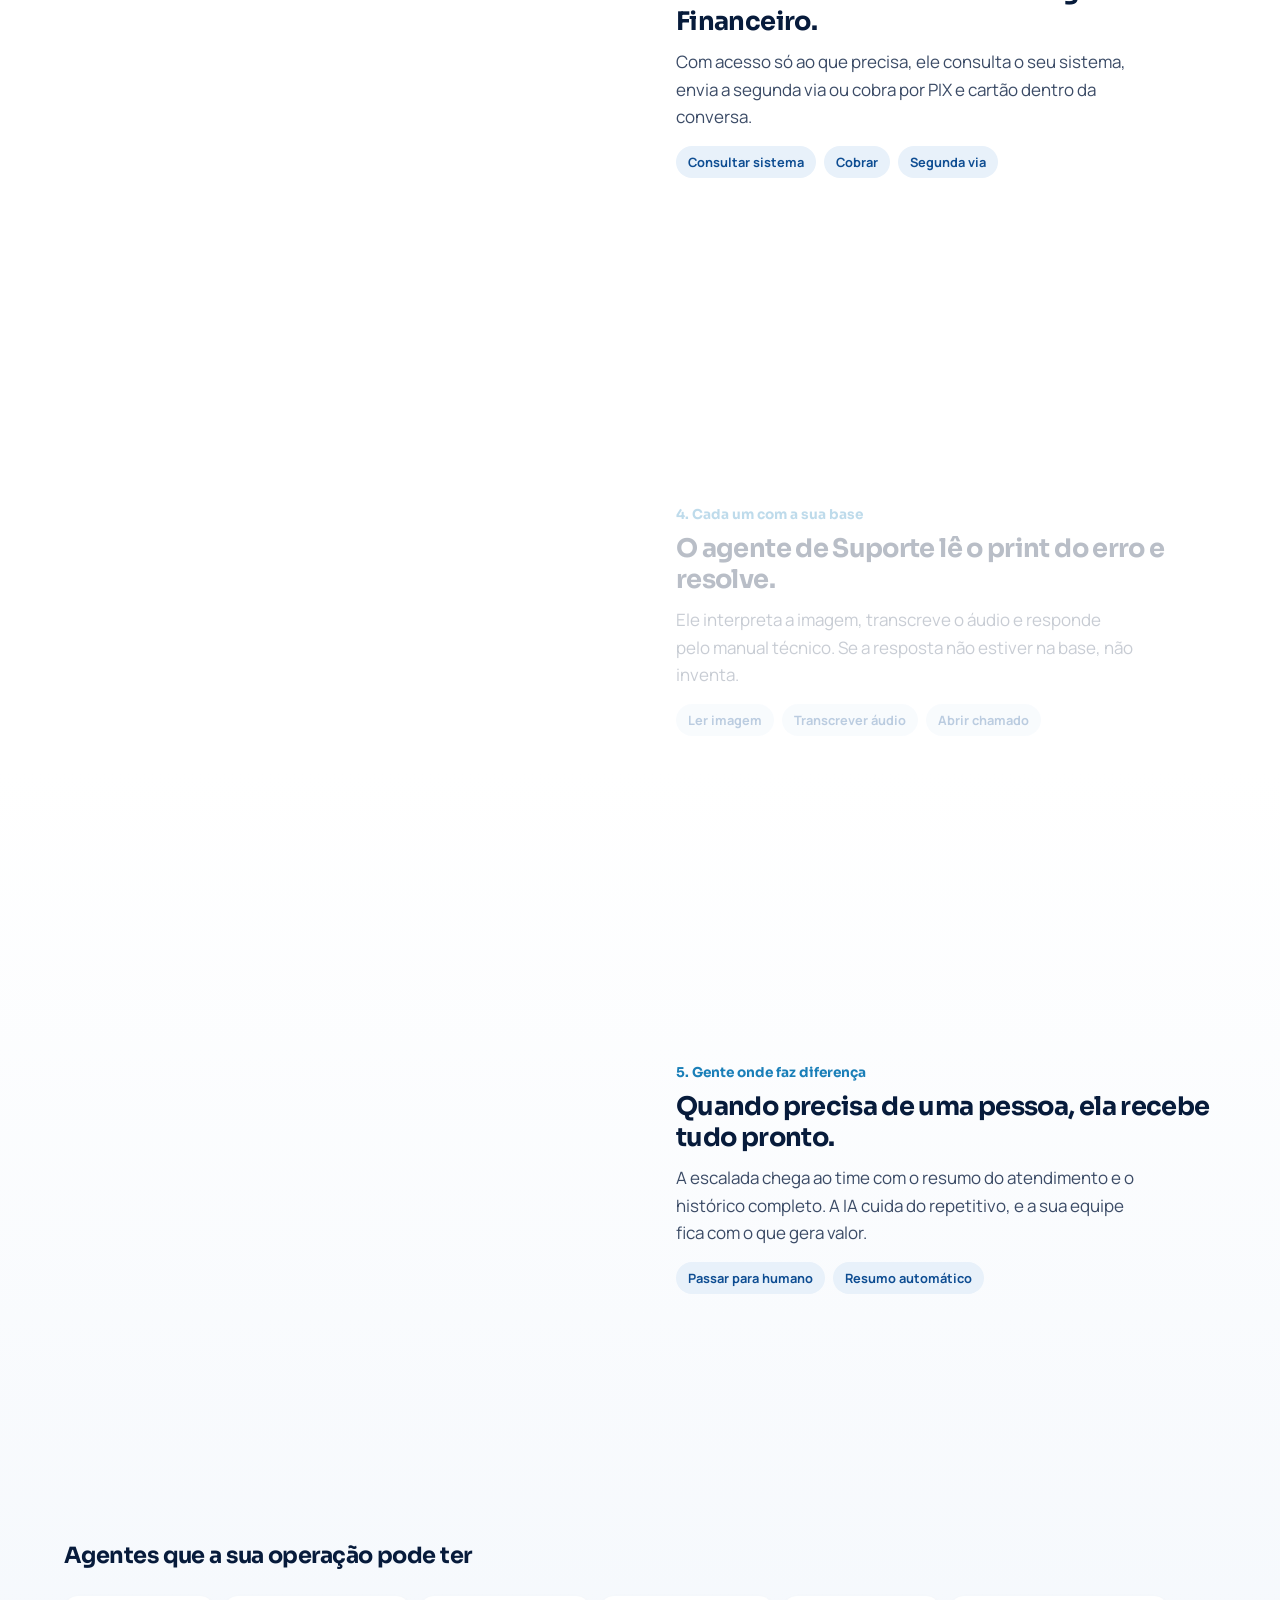
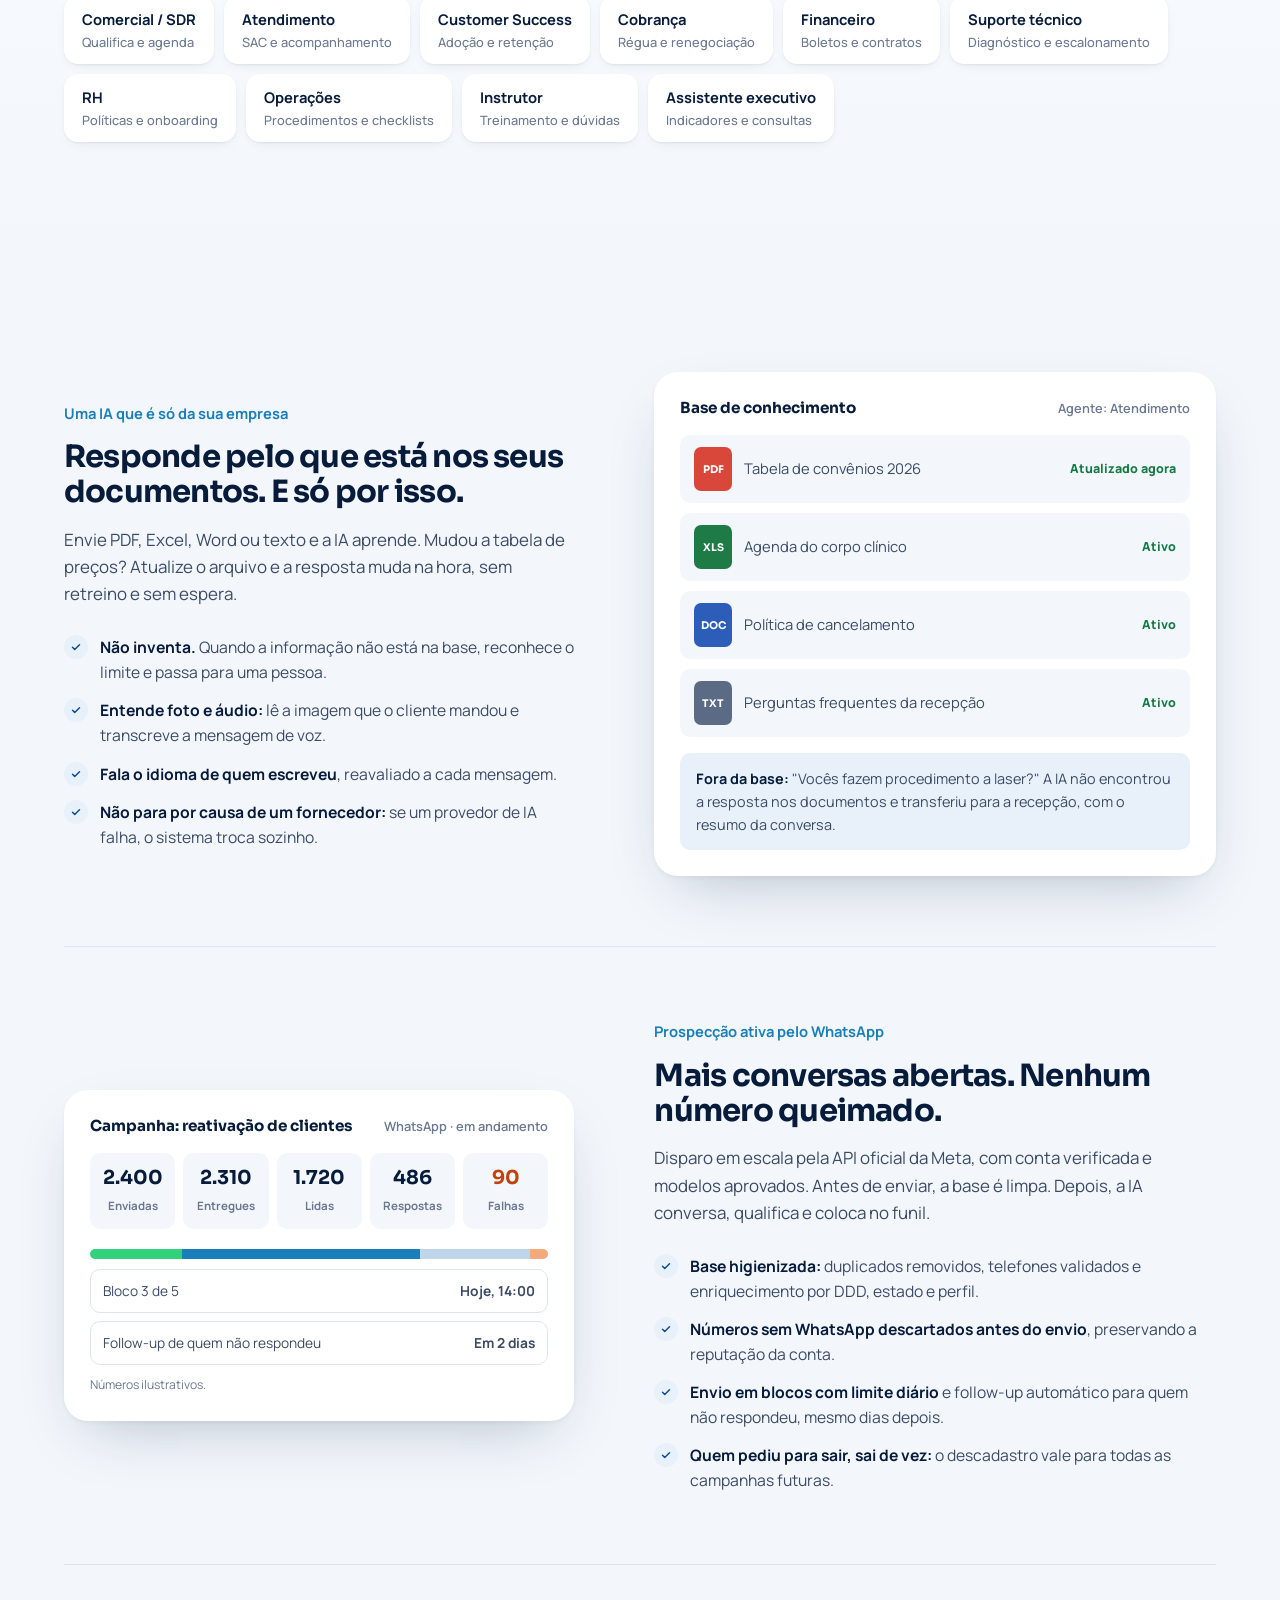
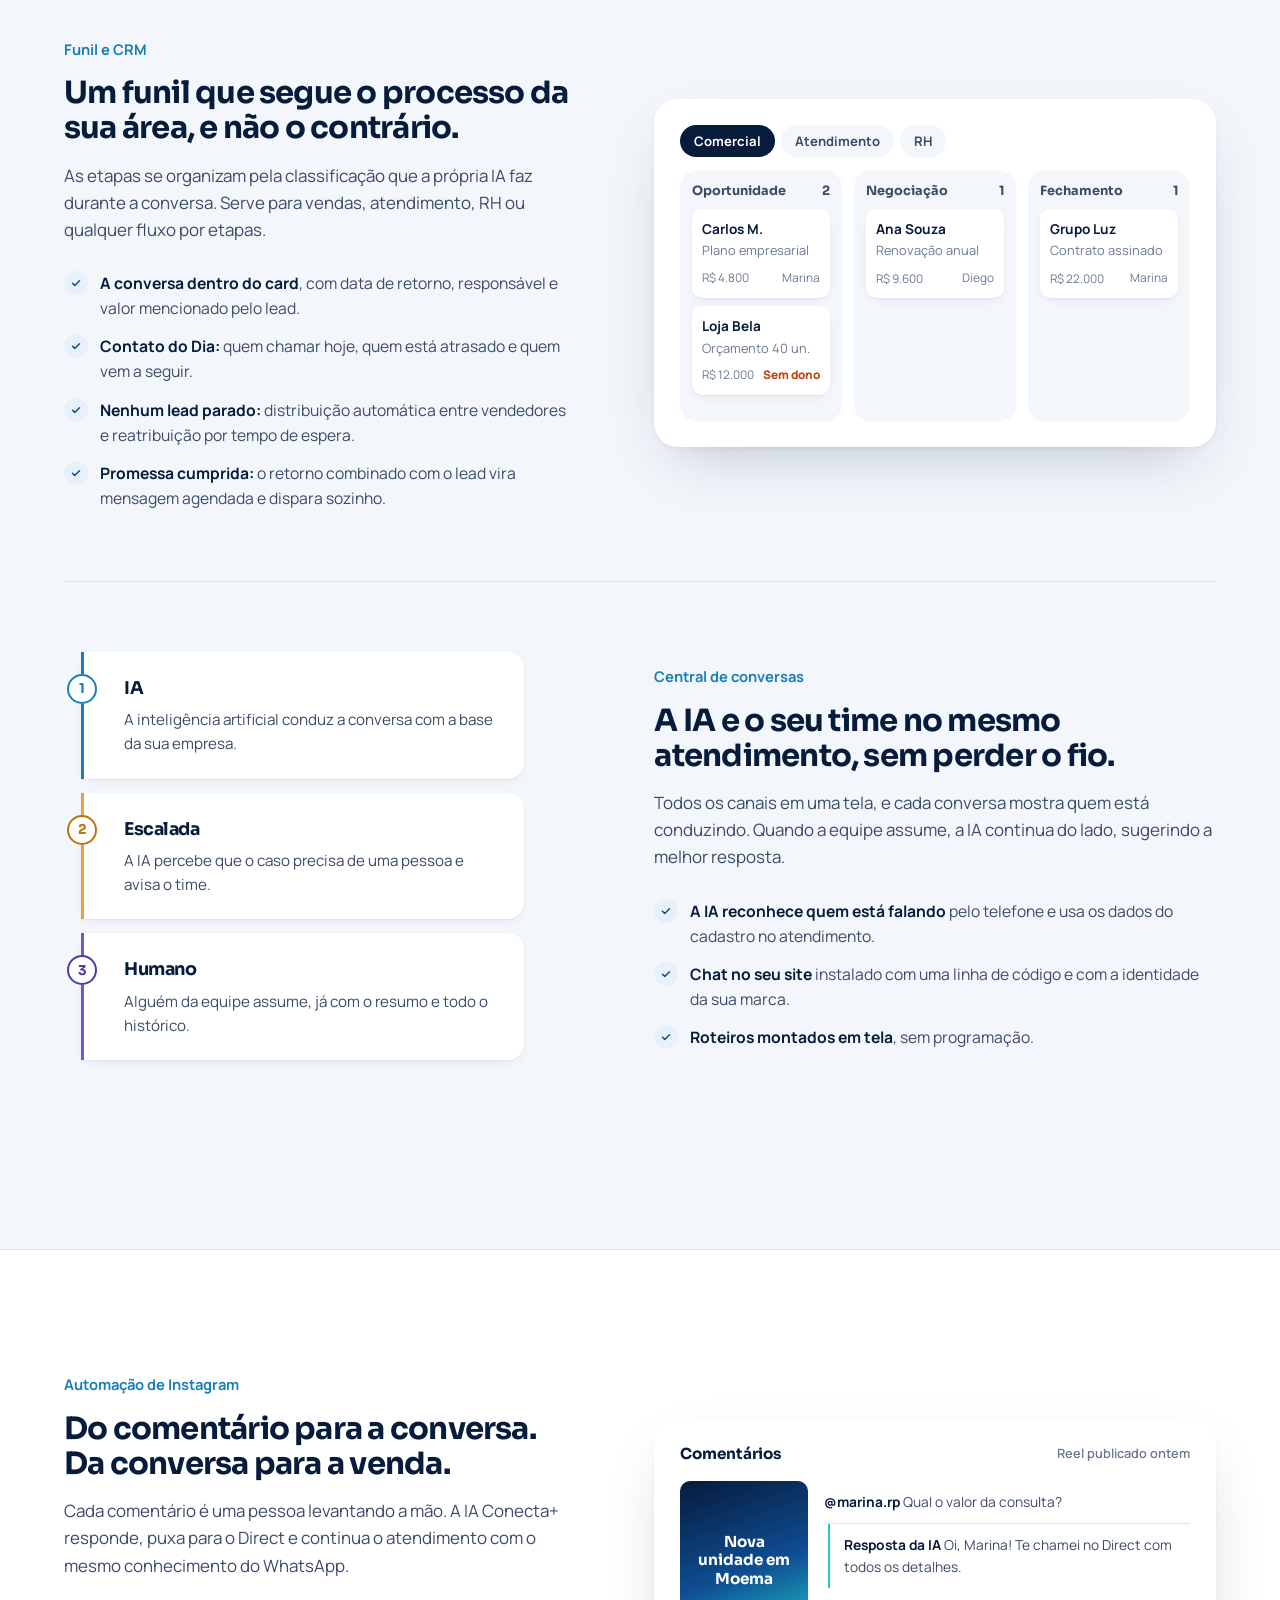
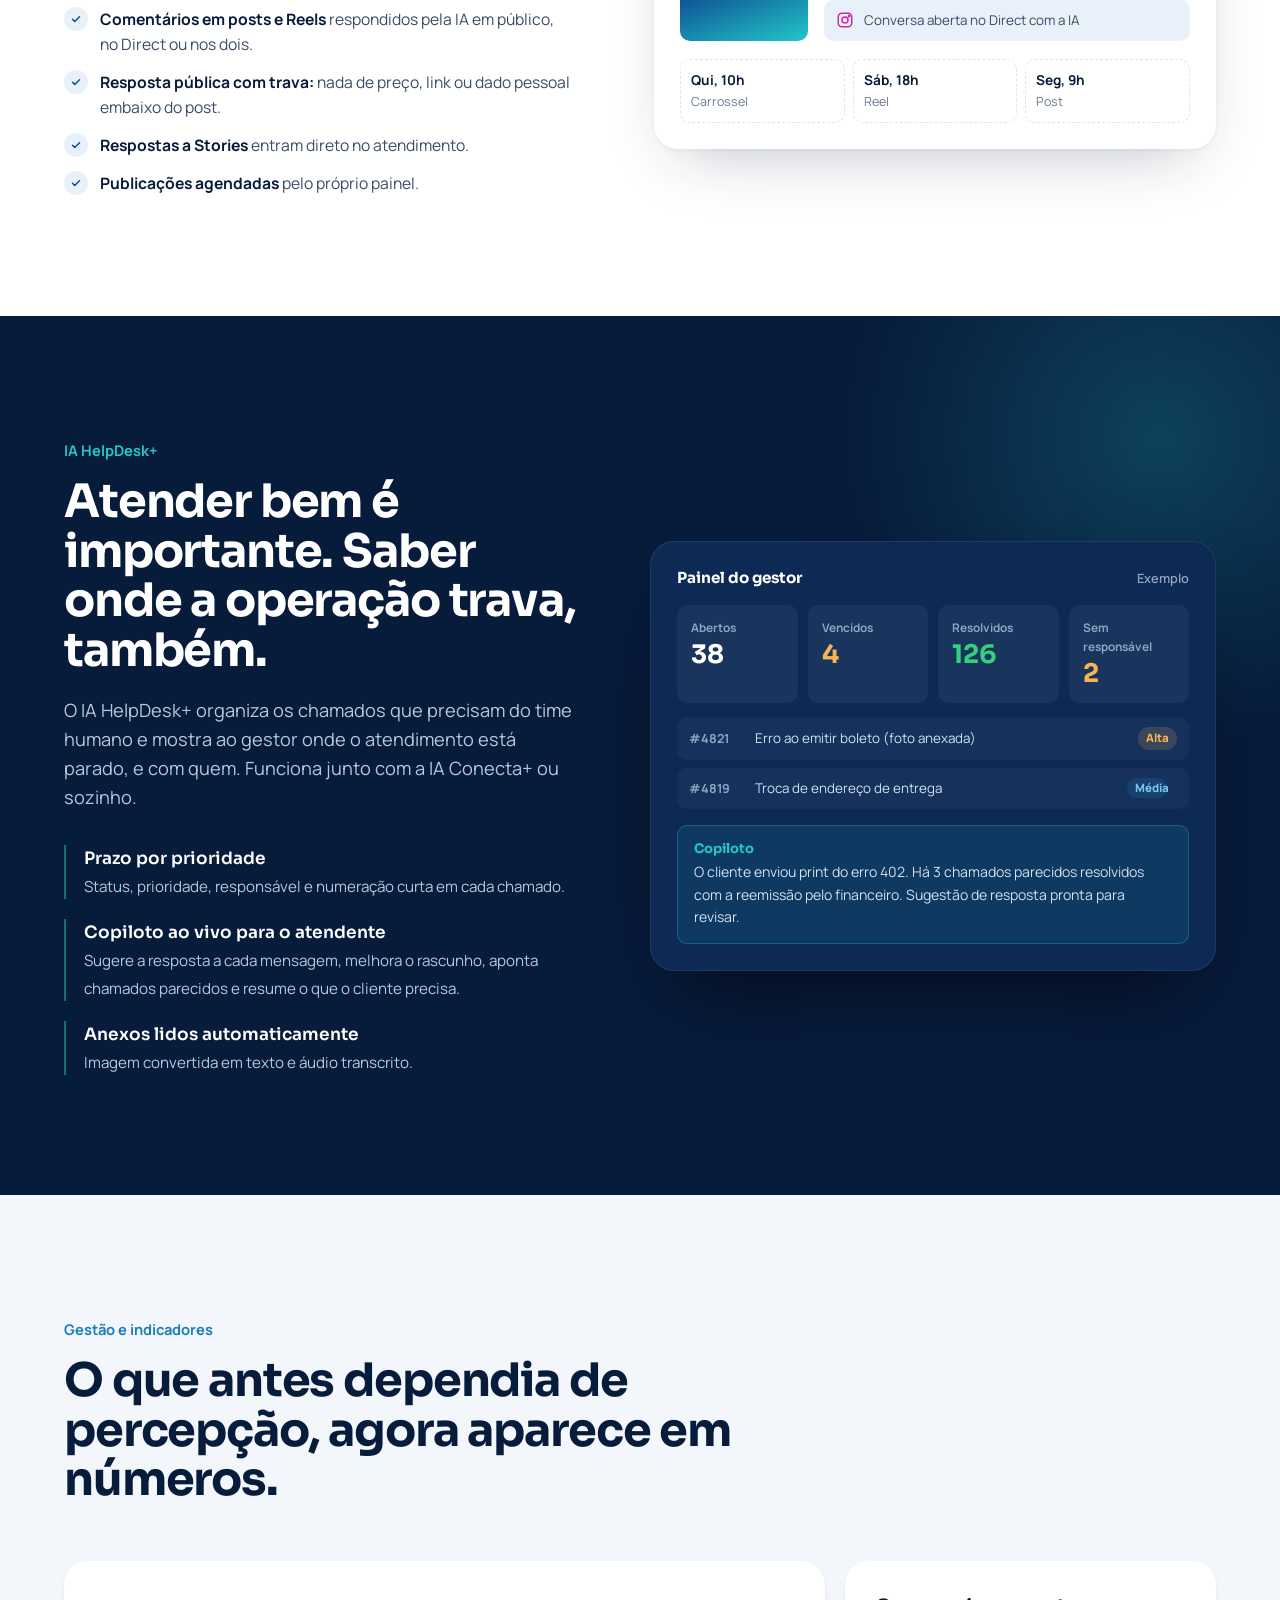
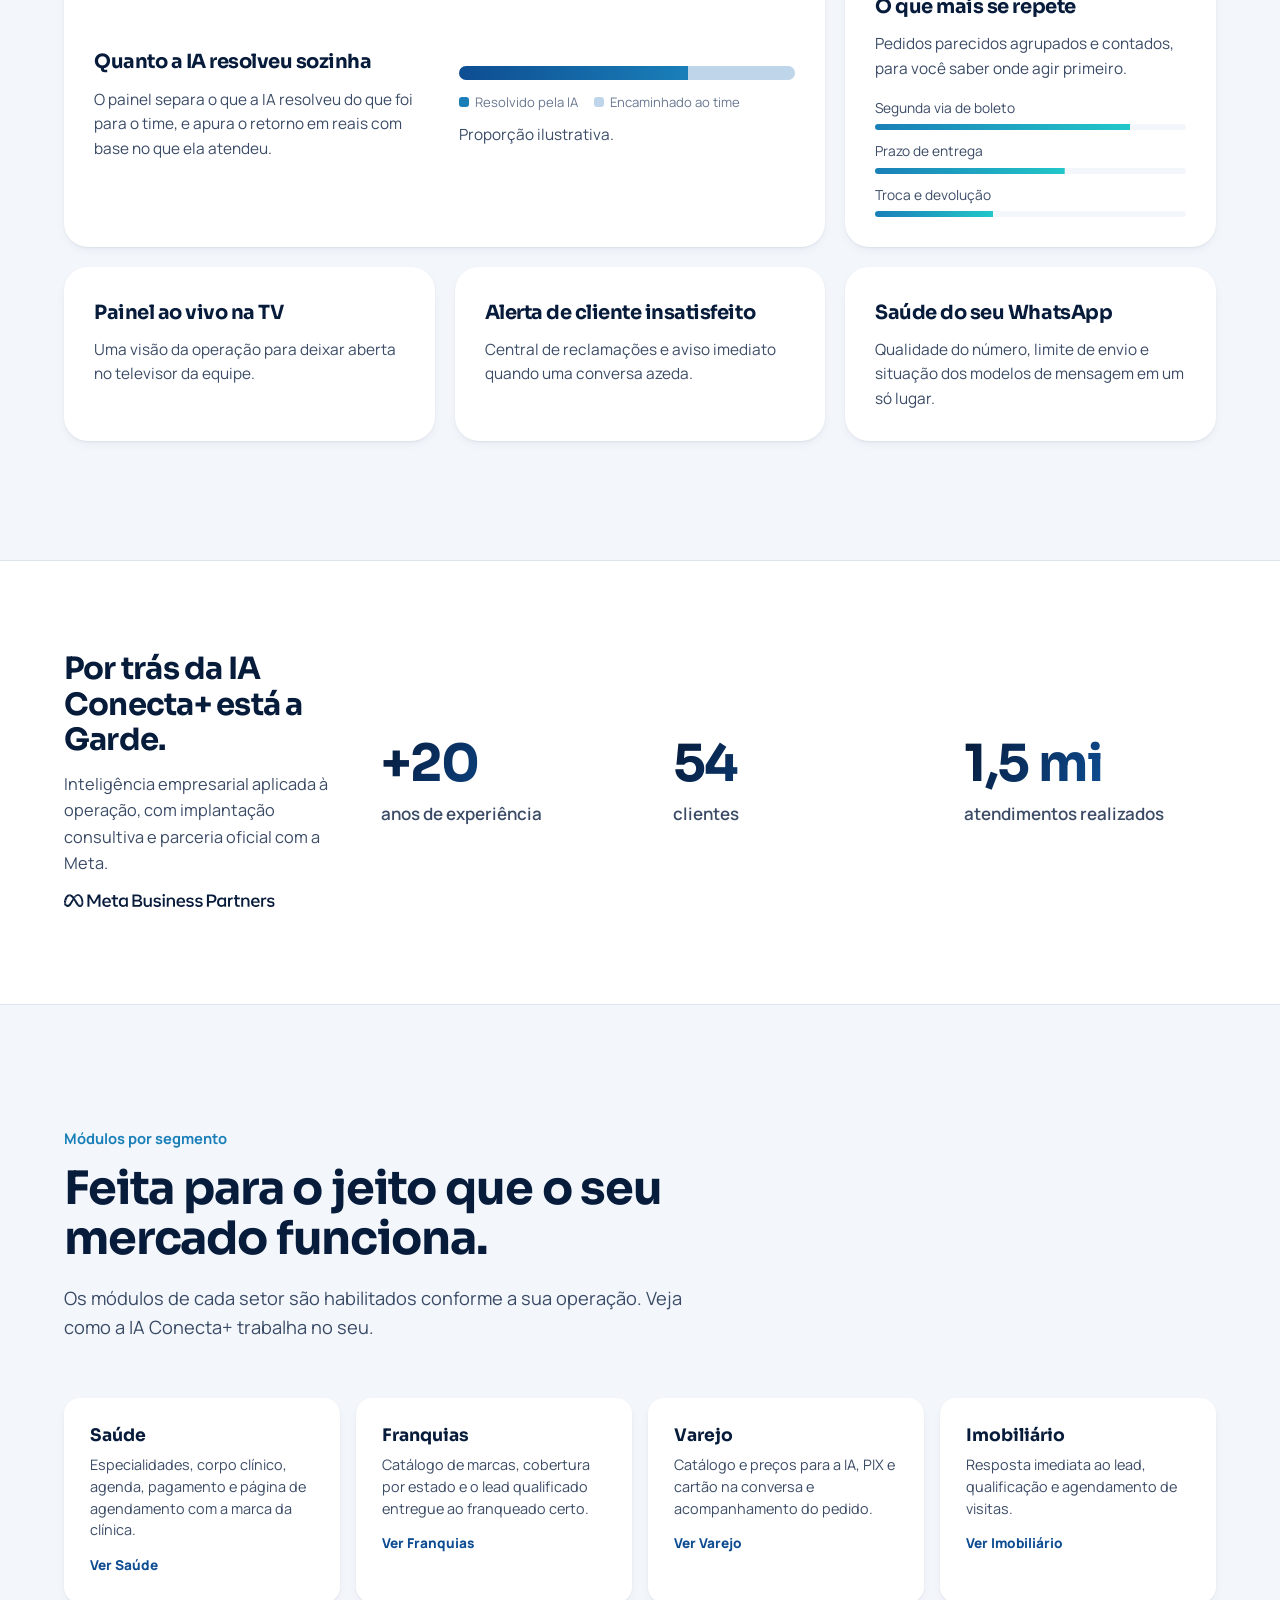
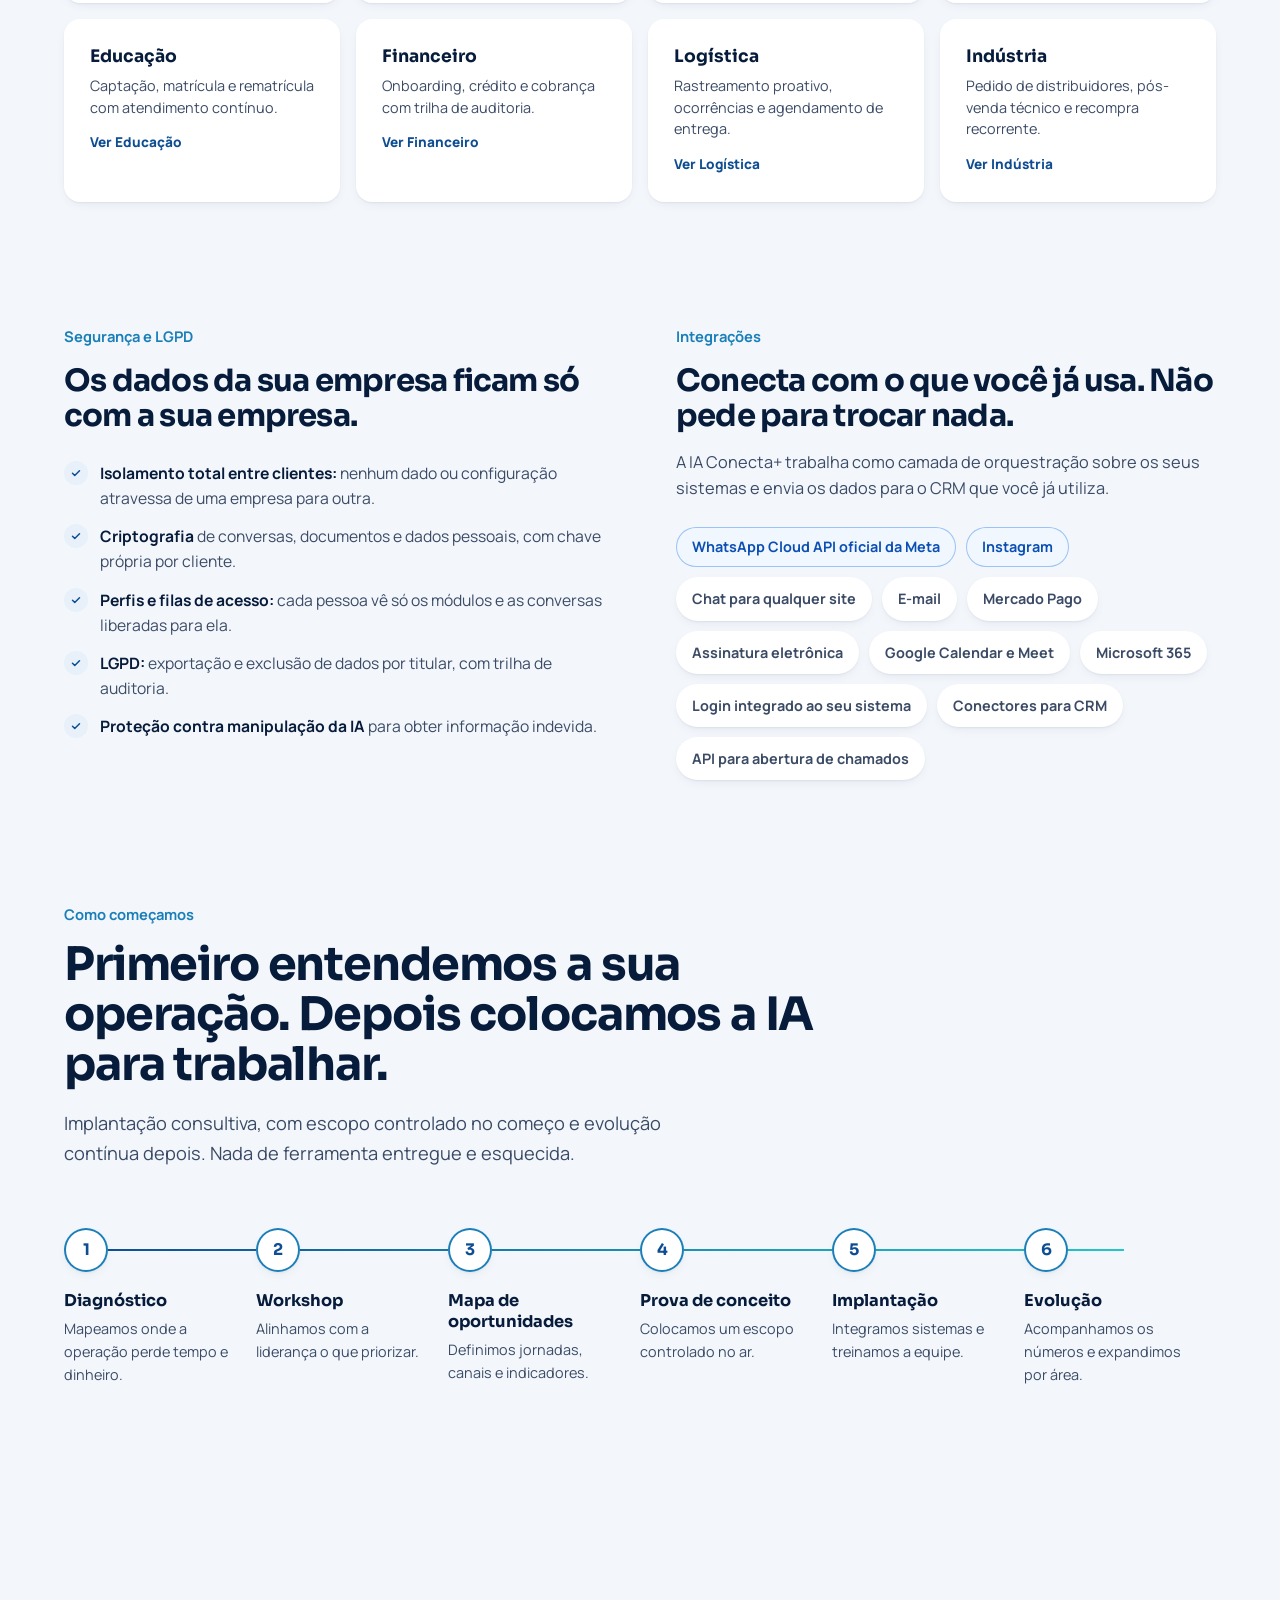
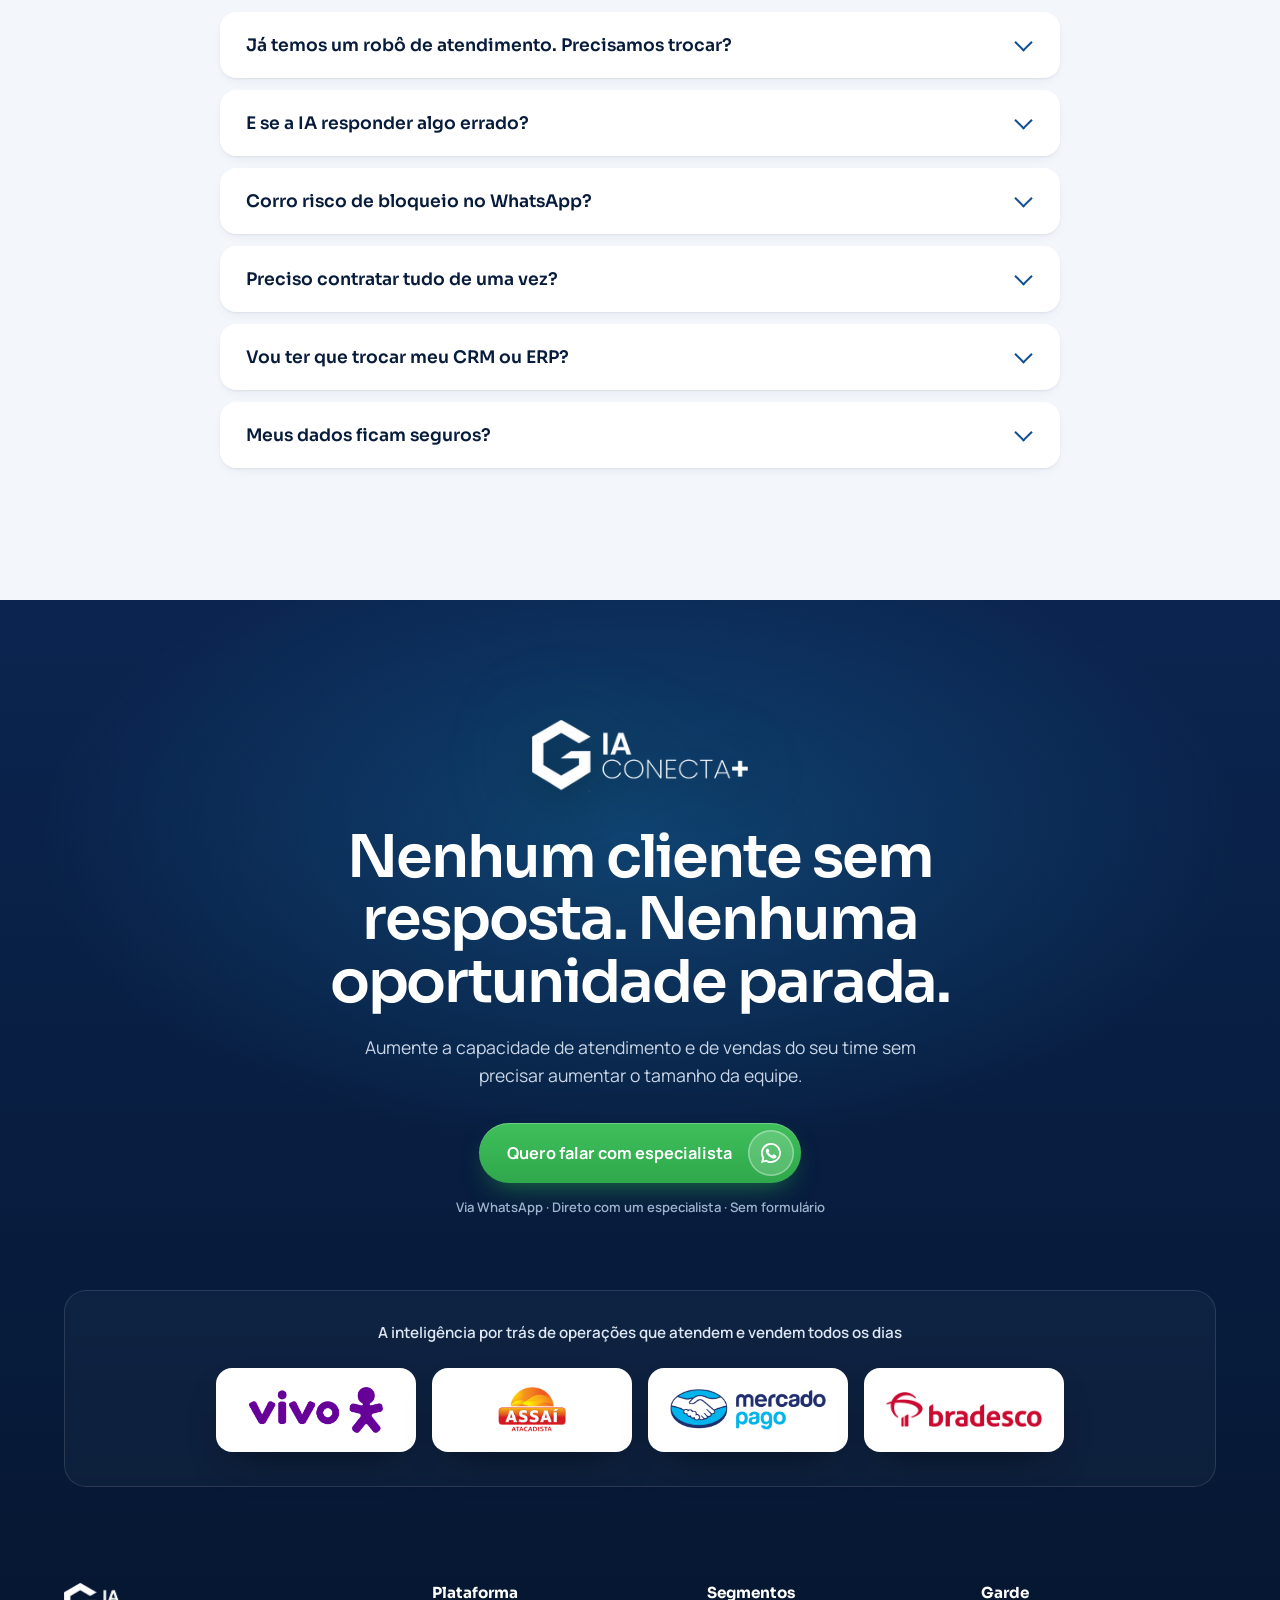
==== commit 28fb3acc: "Páginas de segmentos no novo visual e foto no hero 8 páginas de setor e a página de segmentos refeit" ====
--- a/index.html
+++ b/index.html
@@ -13,518 +13,7 @@
 <link rel="preconnect" href="https://fonts.googleapis.com">
 <link rel="preconnect" href="https://fonts.gstatic.com" crossorigin>
 <link rel="stylesheet" href="https://fonts.googleapis.com/css2?family=Sora:wght@400;500;600;700&family=Manrope:wght@400;500;600;700;800&display=swap">
-<style>
-:root{
-  --navy:#071B3B; --navy-2:#0D2A55; --blue:#0E4D92; --cyan:#1A7FB8; --turq:#22C7C9; --green:#32D27C;
-  --ink:#071B3B; --ink-2:#3B4B66; --ink-3:#6A7891;
-  --page:#F3F7FC; --paper:#FFFFFF; --mist:#E8F1FA; --line:#DCE5EF;
-  --wa:#25D366; --wa-out:#D9FDD3;
-  --display:'Sora',system-ui,sans-serif; --text:'Manrope',system-ui,sans-serif;
-  --r-sm:10px; --r:16px; --r-lg:24px;
-  --sh-1:0 1px 2px rgba(7,27,59,.06),0 4px 14px -6px rgba(7,27,59,.12);
-  --sh-2:0 2px 4px rgba(7,27,59,.04),0 24px 60px -24px rgba(7,27,59,.28);
-  --sh-3:0 40px 100px -40px rgba(7,27,59,.45);
-  --ease:cubic-bezier(.2,.7,.2,1);
-}
-*{box-sizing:border-box}
-html{scroll-behavior:smooth}
-body{margin:0;background:var(--page);color:var(--ink);font:400 17px/1.6 var(--text);-webkit-font-smoothing:antialiased;overflow-x:hidden}
-h1,h2,h3,h4{font-family:var(--display);letter-spacing:-.025em;margin:0;color:var(--ink);font-weight:700}
-p{margin:0}
-a{color:inherit}
-img{max-width:100%;display:block}
-:focus-visible{outline:3px solid var(--turq);outline-offset:3px;border-radius:6px}
-.wrap{max-width:1200px;margin:0 auto;padding:0 24px}
-.lead{font-size:1.14rem;color:var(--ink-2);max-width:60ch}
-.h2{font-size:clamp(2rem,3.6vw,3.05rem);line-height:1.08}
-.h3{font-size:clamp(1.5rem,2.4vw,2rem);line-height:1.15}
-.kicker{display:inline-block;font-weight:700;color:var(--cyan);font-size:.92rem;margin-bottom:14px}
-.sec{padding:120px 0}
-@media (max-width:760px){.sec{padding:80px 0}}
-.center{text-align:center}.center .lead{margin-left:auto;margin-right:auto}
-
-/* reveal ao rolar */
-[data-r]{opacity:0;transform:translateY(28px);transition:opacity .8s var(--ease),transform .8s var(--ease);transition-delay:var(--d,0s)}
-[data-r=left]{transform:translateX(-36px)}[data-r=right]{transform:translateX(36px)}[data-r=zoom]{transform:scale(.94)}
-[data-r].in{opacity:1;transform:none}
-.no-js [data-r]{opacity:1;transform:none}
-
-/* barra de progresso */
-.progress{position:fixed;top:0;left:0;height:3px;width:100%;transform-origin:0 50%;transform:scaleX(var(--p,0));background:linear-gradient(90deg,var(--blue),var(--turq),var(--green));z-index:60}
-
-/* botões */
-.btn{display:inline-flex;align-items:center;gap:10px;white-space:nowrap;padding:16px 28px;border-radius:999px;font:700 1rem var(--text);text-decoration:none;border:0;cursor:pointer;transition:transform .25s var(--ease),box-shadow .25s,background .25s}
-.btn-primary{background:var(--blue);color:#fff;box-shadow:0 10px 28px -10px rgba(14,77,146,.7)}
-.btn-primary:hover{background:var(--navy);transform:translateY(-2px);box-shadow:0 16px 34px -12px rgba(7,27,59,.7)}
-.btn svg{width:18px;height:18px;flex:none}
-
-/* selo Meta */
-.meta{display:inline-flex;align-items:center}
-.meta img{height:13px;width:auto}
-
-/* header */
-header{position:fixed;top:0;left:0;right:0;z-index:50;transition:background .3s,box-shadow .3s}
-header.solid{background:rgba(243,247,252,.88);backdrop-filter:blur(14px);-webkit-backdrop-filter:blur(14px);box-shadow:0 1px 0 var(--line)}
-.nav{display:flex;align-items:center;gap:28px;height:80px}
-.nav .logo img{height:40px;width:auto}
-.nav nav{display:flex;gap:28px;margin-left:16px}
-.nav nav a{text-decoration:none;font-weight:600;font-size:.95rem;color:var(--ink-2);position:relative}
-.nav nav a::after{content:"";position:absolute;left:0;right:0;bottom:-6px;height:2px;background:var(--turq);transform:scaleX(0);transition:transform .25s var(--ease)}
-.nav nav a:hover::after{transform:scaleX(1)}
-.nav .right{margin-left:auto;display:flex;align-items:center;gap:22px}
-.nav .btn{padding:12px 22px;font-size:.93rem}
-.menu-btn{display:none;background:none;border:0;padding:8px;color:var(--ink);cursor:pointer}
-@media (max-width:1080px){.nav nav{display:none}}
-@media (max-width:700px){.nav .meta{display:none}.nav .btn{display:none}.menu-btn{display:block}
-  .nav nav.open{display:flex;position:absolute;top:80px;left:0;right:0;flex-direction:column;gap:0;background:var(--paper);box-shadow:var(--sh-2);margin:0;padding:8px 24px 18px}
-  .nav nav.open a{padding:14px 0;border-bottom:1px solid var(--line)}}
-
-/* HERO */
-.hero{position:relative;padding:150px 0 0;overflow:hidden;background:
-  radial-gradient(900px 520px at 85% 10%,rgba(34,199,201,.18),transparent 60%),
-  radial-gradient(700px 500px at 0% 100%,rgba(14,77,146,.10),transparent 60%),var(--page)}
-.hero::before{content:"";position:absolute;inset:0;background-image:url("data:image/svg+xml,%3Csvg xmlns='http://www.w3.org/2000/svg' width='104' height='104'%3E%3Crect x='10' y='10' width='84' height='84' rx='22' fill='none' stroke='%230E4D92' stroke-opacity='.07' stroke-width='2'/%3E%3C/svg%3E");mask:linear-gradient(180deg,#000,transparent 85%);-webkit-mask:linear-gradient(180deg,#000,transparent 85%);pointer-events:none}
-.hero-grid{position:relative;display:grid;grid-template-columns:1fr 1.08fr;gap:40px;align-items:center;min-height:560px}
-.pill{display:inline-flex;align-items:center;gap:8px;padding:8px 16px;border-radius:999px;background:var(--paper);box-shadow:var(--sh-1);font-weight:700;font-size:.85rem;color:var(--blue)}
-.pill::before{content:"";width:8px;height:8px;border-radius:50%;background:var(--green);box-shadow:0 0 0 4px rgba(50,210,124,.2)}
-.hero h1{font-size:clamp(2.3rem,4vw,3.4rem);line-height:1.06;text-wrap:balance;margin:26px 0 24px;letter-spacing:-.035em}
-.hero .lead{font-size:1.18rem;max-width:44ch}
-.hero-cta{margin-top:38px;display:flex;flex-direction:column;align-items:flex-start;gap:12px}
-.hero-cta small{color:var(--ink-3);font-weight:600;font-size:.86rem}
-@media (max-width:980px){.hero{padding-top:120px}.hero-grid{grid-template-columns:1fr;min-height:0}}
-
-/* palco: janela da plataforma + cartão de conversa */
-.stage{position:relative;height:540px;perspective:1600px}
-.window{position:absolute;right:-250px;top:30px;width:640px;height:500px;background:var(--paper);border-radius:18px 0 0 18px;box-shadow:var(--sh-3);display:grid;grid-template-rows:38px 1fr;overflow:hidden;transform-origin:70% 50%;transform:rotateY(var(--ry,-8deg)) rotateX(var(--rx,4deg));transition:transform .2s linear}
-.win-bar{display:flex;align-items:center;gap:7px;padding:0 14px;border-bottom:1px solid var(--line);background:#FAFCFE}
-.win-bar i{width:11px;height:11px;border-radius:50%}
-.win-bar span{margin-left:auto;margin-right:auto;font-size:.78rem;color:var(--ink-3);font-weight:600}
-.win-body{display:grid;grid-template-columns:52px 240px 1fr;min-height:0}
-.rail{border-right:1px solid var(--line);display:flex;flex-direction:column;align-items:center;gap:16px;padding-top:16px;background:#FAFCFE}
-.rail b{width:26px;height:26px;border-radius:8px;background:var(--mist)}
-.rail b:first-child{background:linear-gradient(135deg,var(--green),var(--cyan),var(--blue))}
-.list{border-right:1px solid var(--line);overflow:hidden}
-.list h5{margin:0;padding:14px 16px 8px;font:700 .95rem var(--display)}
-.list .tb{display:flex;gap:14px;padding:0 16px 10px;font-size:.74rem;font-weight:700;color:var(--ink-3);border-bottom:1px solid var(--line)}
-.list .tb span:first-child{color:var(--blue);box-shadow:0 2px 0 var(--blue)}
-.conv{display:grid;grid-template-columns:34px 1fr auto;gap:10px;align-items:center;padding:10px 16px;border-bottom:1px solid var(--line);font-size:.76rem}
-.conv.on{background:var(--mist)}
-.conv>div{min-width:0}
-.av{width:34px;height:34px;border-radius:50%;display:grid;place-items:center;font:700 .78rem var(--display);color:#fff;position:relative;flex:none}
-.av em{position:absolute;right:-2px;bottom:-2px;width:14px;height:14px;border-radius:50%;border:2px solid #fff}
-.av em.w{background:var(--wa)}.av em.g{background:linear-gradient(45deg,#F6763A,#D6249F,#6C3FD1)}.av em.s{background:var(--cyan)}.av em.m{background:var(--blue)}
-.conv b{display:block;font-size:.8rem;color:var(--ink)}
-.conv div span{color:var(--ink-3);white-space:nowrap;overflow:hidden;text-overflow:ellipsis;display:block;max-width:120px}
-.tag{display:inline-block;padding:3px 8px;border-radius:999px;font-weight:800;font-size:.66rem;white-space:nowrap}
-.tag.ai{background:#E2F4FB;color:#0E5F8C}.tag.esc{background:#FFF1DA;color:#9A5B00}.tag.hum{background:#ECE9FB;color:#4B3BA6}.tag.ok{background:#E3F9EC;color:#167A45}
-.pane{display:flex;flex-direction:column;min-width:0}
-.pane-h{display:flex;align-items:center;gap:10px;padding:12px 16px;border-bottom:1px solid var(--line);font:700 .88rem var(--display)}
-.pane-h .tag{margin-left:auto}
-.pane-b{flex:1;padding:16px;display:flex;flex-direction:column;gap:10px;background:#F8FAFD;font-size:.78rem}
-.b{max-width:78%;padding:9px 12px;border-radius:12px;line-height:1.45;box-shadow:0 1px 1px rgba(7,27,59,.06)}
-.b.in{background:#fff;border:1px solid var(--line);align-self:flex-start}
-.b.out{background:var(--mist);align-self:flex-end;color:var(--ink)}
-.sys{align-self:center;font-size:.7rem;color:var(--ink-3);font-weight:600;text-align:center}
-.sys b{color:var(--blue)}
-
-.chatcard{position:absolute;left:-24px;top:120px;width:256px;z-index:2}
-.chatcard .phone{background:var(--paper);border-radius:22px;box-shadow:var(--sh-3);overflow:hidden}
-.chatcard .ph-h{display:flex;align-items:center;gap:10px;padding:14px;background:#075E54;color:#fff}
-.chatcard .ph-h .av{width:32px;height:32px;background:#fff}
-.chatcard .ph-h .av img{height:20px;width:auto}
-.chatcard .ph-h div{line-height:1.15}
-.chatcard .ph-h b{font-size:.86rem;display:block}
-.chatcard .ph-h small{font-size:.7rem;opacity:.85;display:block;margin-top:2px}
-.chatcard .ph-b{background:#EFEAE2;padding:14px 12px;display:flex;flex-direction:column;gap:8px;font-size:.8rem;line-height:1.4;min-height:250px}
-.w{max-width:86%;padding:7px 10px 15px;border-radius:9px;position:relative;box-shadow:0 1px 1px rgba(0,0,0,.08)}
-.w time{position:absolute;right:8px;bottom:2px;font-size:.62rem;color:#667781}
-.w.in{background:#fff;align-self:flex-start;border-top-left-radius:2px}
-.w.out{background:var(--wa-out);align-self:flex-end;border-top-right-radius:2px}
-.bubble{position:absolute;z-index:3;background:var(--paper);border-radius:14px;box-shadow:var(--sh-2);padding:12px 14px;font-size:.8rem;color:var(--ink-2);max-width:230px}
-.bubble b{color:var(--ink);display:block;font-size:.78rem;margin-bottom:2px}
-.bubble.b1{left:-34px;top:20px}
-.bubble.b2{left:170px;bottom:6px}
-.bubble .spark{position:absolute;right:-16px;top:-14px;width:36px;height:36px;border-radius:50%;display:grid;place-items:center;background:linear-gradient(135deg,var(--blue),var(--turq));box-shadow:0 8px 20px -6px rgba(14,77,146,.6)}
-.bubble .spark svg{width:18px;height:18px;color:#fff}
-.seq{opacity:0;animation:pop .55s var(--ease) forwards;animation-delay:var(--t,0s)}
-@keyframes pop{from{opacity:0;translate:0 10px}to{opacity:1;translate:0 0}}
-.float{opacity:0;animation:pop .55s var(--ease) forwards,bob 6s ease-in-out infinite;animation-delay:var(--t,0s),calc(var(--t,0s) + .6s)}
-@keyframes bob{0%,100%{translate:0 0}50%{translate:0 -8px}}
-@media (max-width:1240px){.window{right:-300px}}
-
-
-
-/* janela no layout da tela de Conversas */
-.app .app-body{display:grid;grid-template-columns:236px 1fr;min-height:0;background:#F6F8FB}
-.app-list{background:#fff;border-right:1px solid var(--line);padding:12px 10px;display:flex;flex-direction:column;gap:8px;overflow:hidden}
-.app-search{height:30px;border-radius:8px;background:var(--page);font-size:.72rem;color:var(--ink-3);display:flex;align-items:center;padding:0 10px}
-.app-tabs{display:flex;gap:2px;background:var(--page);border-radius:8px;padding:3px;font-size:.64rem;font-weight:700;color:var(--ink-3)}
-.app-tabs>*{padding:4px 7px;border-radius:6px}
-.app-tabs b{background:#fff;color:var(--ink);box-shadow:0 1px 2px rgba(7,27,59,.1)}
-.ci{display:grid;grid-template-columns:30px 1fr;gap:8px;padding:9px;border-radius:10px;border:1px solid var(--line);font-size:.68rem}
-.ci.on{border-color:var(--turq);box-shadow:0 0 0 2px rgba(34,199,201,.15);background:#F4FCFC}
-.ci .av,.app-h .av{width:30px;height:30px;font-size:.64rem}
-.ci>div{min-width:0}
-.ci p{display:flex;justify-content:space-between;gap:6px}
-.ci p b{font-size:.74rem;color:var(--ink)}
-.ci p small{color:var(--ink-3);font-size:.62rem}
-.ci>div>span{display:block;color:var(--ink-2);white-space:nowrap;overflow:hidden;text-overflow:ellipsis;margin:2px 0 4px}
-.ci i{font-style:normal;display:flex;gap:8px}
-.ci u{text-decoration:none;font-weight:700;font-size:.6rem}
-.ci u.ig{color:#D6249F}.ci u.wa{color:#16A34A}.ci u.st{color:var(--cyan)}.ci u.ia{color:#0E7C6B}.ci u.rc{color:var(--blue)}.ci u.es{color:#B87410}.ci u.hu{color:#4B3BA6}
-.app-chat{display:flex;flex-direction:column;min-width:0}
-.app-h{display:flex;align-items:center;gap:8px;padding:10px 12px;background:#fff;border-bottom:1px solid var(--line)}
-.app-h div{min-width:0}
-.app-h b{display:block;font-size:.8rem}
-.app-h small{font-size:.62rem;color:var(--ink-3)}
-.app-h .live{margin-left:auto;font-size:.6rem;font-weight:800;color:#0E7C6B;background:#E3F9EC;padding:3px 8px;border-radius:99px;white-space:nowrap}
-.app-h .assume{font-size:.64rem;font-weight:800;color:#fff;background:var(--turq);padding:5px 10px;border-radius:7px;white-space:nowrap}
-.app-note{font-size:.6rem;color:var(--ink-3);padding:6px 12px;background:#fff;border-bottom:1px solid var(--line)}
-.app-note b{color:var(--ink-2)}
-.app-msgs{flex:1;padding:12px;display:flex;flex-direction:column;gap:8px;overflow:hidden}
-.m{max-width:80%;padding:7px 10px;border-radius:10px;font-size:.7rem;line-height:1.4}
-.m.in{align-self:flex-start;background:#fff;box-shadow:0 1px 2px rgba(7,27,59,.08)}
-.m.ai{align-self:flex-end;background:#CDEFE3;color:#063B2E}
-.m.ai small{display:block;font-size:.56rem;font-weight:800;color:#0E7C6B;margin-bottom:2px}
-.app-auto{font-size:.62rem;font-weight:700;color:#0E7C6B;padding:6px 12px;background:#EEF9F6;border-top:1px solid var(--line)}
-.app-chips{display:flex;gap:5px;padding:6px 10px;background:#fff;flex-wrap:nowrap;overflow:hidden}
-.app-chips span{font-size:.58rem;font-weight:700;color:var(--ink-2);border:1px solid var(--line);border-radius:99px;padding:3px 8px;white-space:nowrap}
-.app-input{margin:0 10px 10px;padding:8px 10px;border:1px solid var(--line);border-radius:8px;font-size:.64rem;color:var(--ink-3);background:#fff}
-
-/* botão no estilo WhatsApp */
-.btn-wa{display:inline-flex;align-items:center;gap:16px;padding:7px 7px 7px 28px;border-radius:999px;background:linear-gradient(180deg,#3FBF5B,#2FA84B);color:#fff;font:700 1.02rem var(--text);text-decoration:none;white-space:nowrap;box-shadow:0 12px 28px -12px rgba(37,160,72,.75),inset 0 1px 0 rgba(255,255,255,.25);transition:transform .25s var(--ease),box-shadow .25s,filter .25s}
-.btn-wa .ic{width:46px;height:46px;border-radius:50%;display:grid;place-items:center;background:rgba(255,255,255,.18);box-shadow:inset 0 0 0 1.5px rgba(255,255,255,.35)}
-.btn-wa .ic svg{width:24px;height:24px}
-.btn-wa:hover{transform:translateY(-2px);filter:brightness(1.05);box-shadow:0 18px 34px -12px rgba(37,160,72,.8),inset 0 1px 0 rgba(255,255,255,.25)}
-.btn-wa.sm{font-size:.88rem;padding:4px 4px 4px 18px;gap:10px}
-.btn-wa.sm .ic{width:34px;height:34px}.btn-wa.sm .ic svg{width:18px;height:18px}
-@media (max-width:700px){.nav .btn-wa{display:none}}
-
-/* botão flutuante do WhatsApp */
-.wa-float{position:fixed;right:22px;bottom:22px;z-index:70;display:flex;align-items:center;gap:14px}
-.wa-float .tip{position:relative;background:#fff;border-radius:12px;box-shadow:var(--sh-2);padding:12px 36px 12px 16px;font-size:.85rem;color:var(--ink-2);max-width:220px;opacity:0;transform:translateX(10px);transition:opacity .4s var(--ease),transform .4s var(--ease);pointer-events:none}
-.wa-float.show .tip{opacity:1;transform:none;pointer-events:auto}
-.wa-float .tip button{position:absolute;right:8px;top:8px;width:22px;height:22px;border:0;background:none;cursor:pointer;color:var(--ink-3);font:700 .9rem var(--text);border-radius:6px}
-.wa-float .tip button:hover{background:var(--page)}
-.wa-float a{position:relative;width:62px;height:62px;border-radius:50%;display:grid;place-items:center;background:#25D366;color:#fff;box-shadow:0 10px 24px -6px rgba(37,211,102,.6);flex:none;transition:transform .25s var(--ease)}
-.wa-float a:hover{transform:scale(1.06)}
-.wa-float a svg{width:32px;height:32px}
-.wa-float a::before{content:"";position:absolute;inset:-12px;border-radius:50%;background:rgba(37,211,102,.18);animation:ring 2.4s ease-out infinite;z-index:-1}
-@keyframes ring{0%{transform:scale(.8);opacity:1}100%{transform:scale(1.35);opacity:0}}
-@media (max-width:760px){.wa-float{right:14px;bottom:14px}.wa-float .tip{display:none}.wa-float a{width:52px;height:52px}.wa-float a svg{width:26px;height:26px}.wa-float a::before{inset:-7px}}
-
-
-/* selo acima da janela, foto e ajustes do palco */
-.meta-top{position:absolute;right:0;top:-6px;z-index:4}
-.meta-top img{height:15px}
-.photo{display:none}
-.stage.has-photo .photo{display:block;position:absolute;left:40px;top:60px;width:230px;height:300px;border-radius:22px;background:var(--mist) url(/assets/hero/pessoa.jpg) center/cover;box-shadow:var(--sh-3);z-index:2}
-.stage.has-photo .chatcard{left:-30px;top:300px;width:260px;z-index:3}
-.stage.has-photo .chatcard .ph-b{min-height:0}
-.stage.has-photo .chatcard .w.in:first-child{display:none}
-.winwrap{display:contents}
-
-/* logos do rodapé em cores */
-.ft-logos .known{list-style:none;margin:0;padding:0 28px;display:flex;justify-content:center;flex-wrap:wrap;gap:16px}
-.ft-logos .known li{background:#fff;border-radius:16px;height:84px;width:200px;display:grid;place-items:center;padding:14px 22px;box-shadow:0 18px 40px -20px rgba(0,0,0,.6);transition:transform .3s var(--ease)}
-.ft-logos .known li:hover{transform:translateY(-4px)}
-.ft-logos .known img{max-height:46px;max-width:100%;width:auto;object-fit:contain}
-
-/* celular: tudo inteiro, sem cortes */
-@media (max-width:980px){
-  .hero-grid{gap:28px}
-  .stage{height:auto;perspective:none;display:flex;flex-direction:column;align-items:center;gap:16px;margin-top:8px}
-  .meta-top{position:static;order:-1}
-  .winwrap{display:block;position:relative;width:100%;max-width:640px;height:calc(500px * var(--s,.5));order:2}
-  .winwrap .window{position:absolute;left:0;top:0;right:auto;width:640px;border-radius:16px;transform:none;scale:var(--s,.5);transform-origin:0 0;transition:none}
-  .chatcard,.stage.has-photo .chatcard{position:relative;left:auto;top:auto;width:100%;max-width:360px;order:1}
-  .stage.has-photo .photo{position:relative;left:auto;top:auto;width:100%;max-width:360px;height:260px;order:0}
-  .bubble{display:none}
-  .chatcard .ph-b{min-height:0}
-  .ft-logos .known li{width:calc(50% - 8px);height:72px}
-  .ft-logos .known{padding:0 16px;gap:12px}
-}
-
-/* faixa de clientes: carrossel infinito */
-.clients{position:relative;margin-top:48px;padding:38px 0 42px;background:var(--paper);box-shadow:0 -1px 0 var(--line),0 1px 0 var(--line)}
-.clients p{text-align:center;color:var(--ink-3);font-weight:700;font-size:.92rem;margin-bottom:26px}
-.marquee{overflow:hidden;mask:linear-gradient(90deg,transparent,#000 9%,#000 91%,transparent);-webkit-mask:linear-gradient(90deg,transparent,#000 9%,#000 91%,transparent)}
-.track{display:flex;width:max-content;animation:scroll 46s linear infinite}
-.marquee:hover .track{animation-play-state:paused}
-.track ul{display:flex;align-items:center;gap:72px;padding:0 36px;margin:0;list-style:none}
-.track li{flex:none;height:56px;display:flex;align-items:center}
-.track img{max-height:40px;width:auto;max-width:150px;object-fit:contain;filter:grayscale(1) contrast(1.05);opacity:.6;transition:filter .3s,opacity .3s}
-.track li:hover img{filter:none;opacity:1}
-.track .tall img{max-height:54px}
-.track .dark{background:var(--navy);border-radius:10px;padding:0 16px}
-.track .dark img{max-height:24px;filter:none;opacity:1}
-@keyframes scroll{to{transform:translateX(-50%)}}
-
-/* problema → virada */
-.shift{display:grid;grid-template-columns:.9fr 1.1fr;gap:80px;align-items:start}
-.shift .sticky{position:sticky;top:120px}
-.ba{list-style:none;margin:0;padding:0;display:grid;gap:12px}
-.ba li{display:grid;grid-template-columns:1fr 46px 1fr;align-items:center;background:var(--paper);border-radius:var(--r);box-shadow:var(--sh-1);padding:18px 22px;transition:box-shadow .3s,transform .3s var(--ease)}
-.ba li.in:hover{box-shadow:var(--sh-2);transform:translateY(-3px)}
-.ba .was{color:var(--ink-3);text-decoration:line-through;text-decoration-color:rgba(194,65,12,.45);text-decoration-thickness:2px}
-.ba .now{color:var(--ink);font-weight:700}
-.ba svg{width:22px;height:22px;color:var(--turq);justify-self:center}
-@media (max-width:900px){.shift{grid-template-columns:1fr;gap:40px}.shift .sticky{position:static}.ba li{grid-template-columns:1fr;gap:4px}.ba svg{display:none}}
-
-/* bento: plataforma */
-.bento{display:grid;grid-template-columns:repeat(6,1fr);grid-auto-rows:minmax(220px,auto);gap:18px;margin-top:60px}
-.tile{background:var(--paper);border-radius:var(--r-lg);box-shadow:var(--sh-1);padding:30px;position:relative;overflow:hidden;transition:box-shadow .35s,transform .35s var(--ease)}
-.tile.in:hover{box-shadow:var(--sh-2);transform:translateY(-4px)}
-.tile h3{font-size:1.3rem;margin-bottom:10px}
-.tile p{color:var(--ink-2);font-size:.97rem;max-width:42ch}
-.tile .verb{font:800 .8rem var(--text);color:var(--cyan);margin-bottom:10px;display:block}
-.t1{grid-column:span 4;grid-row:span 2;background:linear-gradient(160deg,#fff 40%,var(--mist))}
-.t2,.t3,.t4,.t5,.t6{grid-column:span 2}
-.mini{margin-top:26px;display:grid;gap:10px;max-width:520px}
-.mini .row{display:grid;grid-template-columns:30px 1fr auto;gap:12px;align-items:center;background:var(--paper);border-radius:12px;padding:10px 14px;box-shadow:var(--sh-1);font-size:.85rem}
-.mini .row .av{width:30px;height:30px;font-size:.7rem}
-.chan{display:flex;gap:10px;margin-top:22px;flex-wrap:wrap}
-.chan span{display:inline-flex;align-items:center;gap:8px;padding:8px 12px;border-radius:999px;background:var(--paper);box-shadow:inset 0 0 0 1px var(--line);font-weight:700;font-size:.84rem;color:var(--ink-2)}
-.chan svg{width:16px;height:16px}
-@media (max-width:980px){.bento{grid-template-columns:repeat(2,1fr)}.t1{grid-column:span 2;grid-row:auto}.t2,.t3,.t4,.t5,.t6{grid-column:span 1}}
-@media (max-width:600px){.bento{grid-template-columns:1fr}.t1,.t2,.t3,.t4,.t5,.t6{grid-column:auto}}
-
-/* multiagentes: scrollytelling */
-.agents{background:linear-gradient(180deg,var(--page),#fff 30%,#fff 70%,var(--page))}
-.ag-grid{display:grid;grid-template-columns:1fr 1fr;gap:72px;margin-top:70px}
-.ag-visual{position:sticky;top:110px;height:560px}
-.ag-step{min-height:62vh;display:flex;flex-direction:column;justify-content:center;padding:20px 0;opacity:.28;transition:opacity .5s}
-.ag-step.on{opacity:1}
-.ag-step .n{font:700 .85rem var(--display);color:var(--cyan);margin-bottom:10px}
-.ag-step h3{font-size:1.6rem;line-height:1.2;margin-bottom:12px}
-.ag-step p{color:var(--ink-2);max-width:46ch}
-.ag-step .acts{display:flex;flex-wrap:wrap;gap:8px;margin-top:16px}
-.ag-step .acts span{font-size:.8rem;font-weight:700;padding:6px 12px;border-radius:999px;background:var(--mist);color:var(--blue)}
-.orbit{position:absolute;inset:0;border-radius:var(--r-lg);background:radial-gradient(circle at 50% 46%,rgba(34,199,201,.14),transparent 60%),var(--paper);box-shadow:var(--sh-2);overflow:hidden}
-.orbit svg.links{position:absolute;inset:0;width:100%;height:100%}
-.orbit svg.links path{stroke:var(--line);stroke-width:2;fill:none;stroke-dasharray:6 8;vector-effect:non-scaling-stroke;transition:stroke .4s}
-.orbit svg.links path.on{stroke:var(--turq);animation:flow 1.2s linear infinite}
-@keyframes flow{from{stroke-dashoffset:28}to{stroke-dashoffset:0}}
-.node{position:absolute;transform:translate(-50%,-50%);display:flex;flex-direction:column;align-items:center;gap:8px;transition:transform .45s var(--ease)}
-.node .dot{width:64px;height:64px;border-radius:20px;display:grid;place-items:center;background:var(--paper);box-shadow:var(--sh-1),inset 0 0 0 2px var(--line);transition:box-shadow .4s,background .4s}
-.node .dot svg{width:28px;height:28px;color:var(--ink-3);transition:color .4s}
-.node span{font:700 .8rem var(--text);color:var(--ink-3);white-space:nowrap;transition:color .4s}
-.node.on{transform:translate(-50%,-50%) scale(1.1)}
-.node.on .dot{background:linear-gradient(135deg,var(--blue),var(--cyan));box-shadow:0 14px 30px -10px rgba(14,77,146,.6)}
-.node.on .dot svg{color:#fff}
-.node.on span{color:var(--ink)}
-.node.hub .dot{width:84px;height:84px;border-radius:26px;background:var(--navy)}
-.node.hub .dot svg{color:var(--turq);width:34px;height:34px}
-.ag-msg{position:absolute;left:24px;right:24px;bottom:22px;background:var(--page);border-radius:var(--r);padding:14px 16px;font-size:.88rem;color:var(--ink-2);min-height:72px;box-shadow:inset 0 0 0 1px var(--line)}
-.ag-msg b{color:var(--ink);display:block;font-size:.8rem;margin-bottom:2px}
-.ag-lib{margin-top:80px}
-.ag-lib h3{font-size:1.4rem;margin-bottom:22px}
-.lib{display:flex;flex-wrap:wrap;gap:10px}
-.lib span{padding:12px 18px;border-radius:14px;background:var(--paper);box-shadow:var(--sh-1);font-weight:700;font-size:.92rem}
-.lib span small{display:block;font-weight:500;color:var(--ink-3);font-size:.8rem}
-@media (max-width:900px){.ag-grid{grid-template-columns:1fr;gap:20px}.ag-visual{position:sticky;top:84px;height:330px;z-index:2}.ag-step{min-height:auto;padding:40px 0;opacity:1}.ag-msg{display:none}.node .dot{width:52px;height:52px}.node.hub .dot{width:64px;height:64px}}
-
-/* blocos de recurso */
-.feature{display:grid;grid-template-columns:1fr 1.1fr;gap:80px;align-items:center;padding:70px 0}
-.feature.flip .f-text{order:2}
-.feature + .feature{border-top:1px solid var(--line)}
-.f-text .lead{font-size:1.06rem;margin-top:16px}
-.checks{list-style:none;padding:0;margin:28px 0 0;display:grid;gap:13px}
-.checks li{display:grid;grid-template-columns:24px 1fr;gap:12px;color:var(--ink-2);font-size:.98rem}
-.checks li::before{content:"";width:24px;height:24px;border-radius:50%;background:var(--mist) url("data:image/svg+xml,%3Csvg xmlns='http://www.w3.org/2000/svg' viewBox='0 0 24 24' fill='none' stroke='%230E4D92' stroke-width='3' stroke-linecap='round' stroke-linejoin='round'%3E%3Cpath d='M5 12.5l4.5 4.5L19 7.5'/%3E%3C/svg%3E") center/12px no-repeat}
-.checks b{color:var(--ink)}
-@media (max-width:900px){.feature{grid-template-columns:1fr;gap:40px;padding:56px 0}.feature.flip .f-text{order:0}}
-.panel{background:var(--paper);border-radius:var(--r-lg);box-shadow:var(--sh-2);padding:26px;position:relative}
-.panel-t{display:flex;align-items:center;justify-content:space-between;gap:10px;margin-bottom:18px;font:700 .95rem var(--display)}
-.panel-t small{font:600 .8rem var(--text);color:var(--ink-3)}
-.docs{display:grid;gap:10px}
-.doc{display:flex;align-items:center;gap:12px;padding:12px 14px;border-radius:var(--r-sm);background:var(--page);font-size:.92rem}
-.doc .ext{flex:none;width:38px;height:44px;border-radius:7px;display:grid;place-items:center;font:700 .66rem var(--display);color:#fff}
-.ext.pdf{background:#D9473B}.ext.xls{background:#1E7B45}.ext.dc{background:#2B5DB9}.ext.txt{background:#5B6B85}
-.doc .nm{flex:1;color:var(--ink-2)}
-.doc em{font-style:normal;font-size:.78rem;color:#167A45;font-weight:800}
-.answer{margin-top:16px;padding:14px 16px;border-radius:var(--r-sm);background:var(--mist);font-size:.9rem;color:var(--ink-2)}
-.answer b{color:var(--ink)}
-.camp{display:grid;grid-template-columns:repeat(5,1fr);gap:8px}
-.camp div{padding:12px 6px;border-radius:var(--r-sm);background:var(--page);text-align:center}
-.camp b{display:block;font:700 1.2rem var(--display)}
-.camp span{font-size:.72rem;color:var(--ink-3);font-weight:700}
-.camp .bad b{color:#C2410C}
-.bar{height:10px;border-radius:99px;background:var(--page);overflow:hidden;margin:20px 0 10px;display:flex}
-.bar i{display:block;height:100%;width:0;transition:width 1.4s var(--ease)}
-.in .bar i{width:var(--w)}
-.clist{display:grid;gap:8px;font-size:.86rem}
-.clist div{display:flex;justify-content:space-between;gap:10px;padding:10px 12px;border-radius:var(--r-sm);border:1px solid var(--line);color:var(--ink-2)}
-.note{font-size:.76rem;color:var(--ink-3);margin-top:10px}
-@media (max-width:520px){.camp{grid-template-columns:repeat(3,1fr)}}
-.igp{display:grid;grid-template-columns:128px 1fr;gap:16px}
-.thumb{border-radius:var(--r-sm);aspect-ratio:4/5;background:linear-gradient(160deg,var(--navy),var(--blue) 55%,var(--turq));display:grid;place-items:center;color:#fff;font:700 .95rem/1.2 var(--display);text-align:center;padding:10px}
-.cmt{font-size:.86rem;padding:10px 0;border-bottom:1px solid var(--line);color:var(--ink-2)}
-.cmt b{color:var(--ink)}
-.cmt.rp{padding-left:14px;border-left:2px solid var(--turq);margin-left:4px;border-bottom:0}
-.dm{margin-top:12px;display:flex;gap:10px;align-items:center;padding:10px 12px;border-radius:var(--r-sm);background:var(--mist);font-size:.84rem;color:var(--ink-2)}
-.sched{margin-top:18px;display:grid;grid-template-columns:repeat(3,1fr);gap:8px}
-.sched div{border:1px dashed var(--line);border-radius:var(--r-sm);padding:10px;font-size:.78rem;color:var(--ink-3)}
-.sched b{display:block;color:var(--ink);font-size:.85rem}
-@media (max-width:520px){.igp{grid-template-columns:1fr}.thumb{aspect-ratio:16/9}}
-.tabs{display:flex;gap:6px;margin-bottom:14px;flex-wrap:wrap}
-.tabs button{font:700 .82rem var(--text);padding:7px 14px;border-radius:999px;border:0;background:var(--page);color:var(--ink-2);cursor:pointer;transition:background .2s}
-.tabs button[aria-selected=true]{background:var(--navy);color:#fff}
-.kanban{display:grid;grid-template-columns:repeat(3,1fr);gap:12px}
-.col{background:var(--page);border-radius:var(--r);padding:12px;min-height:250px}
-.col h5{margin:0 0 10px;font:700 .8rem var(--display);color:var(--ink-2);display:flex;justify-content:space-between}
-.card{background:var(--paper);border-radius:var(--r-sm);padding:10px;font-size:.8rem;margin-bottom:8px;box-shadow:var(--sh-1);animation:pop .4s var(--ease) both}
-.card b{display:block;color:var(--ink);font-size:.85rem}
-.card span{color:var(--ink-3)}
-.card .ft{display:flex;justify-content:space-between;gap:6px;margin-top:8px;white-space:nowrap;font-size:.74rem}
-.card .nobody{color:#C2410C;font-weight:800}
-@media (max-width:520px){.kanban{grid-template-columns:1fr}.col{min-height:0}}
-.handoff{display:grid;gap:14px;counter-reset:s;max-width:460px;padding-left:17px}
-.step{padding:22px 24px 22px 40px;border-left:3px solid var(--line);position:relative;background:var(--paper);border-radius:0 var(--r) var(--r) 0;box-shadow:var(--sh-1)}
-.step::before{counter-increment:s;content:counter(s);position:absolute;top:22px;left:-17px;width:30px;height:30px;border-radius:50%;background:var(--paper);box-shadow:inset 0 0 0 2px currentColor;display:grid;place-items:center;font:700 .85rem var(--display)}
-.step.s1{border-color:var(--cyan);color:var(--cyan)}.step.s2{border-color:#E8A23A;color:#B87410}.step.s3{border-color:#6B5BD2;color:#4B3BA6}
-.step h4{font-size:1.1rem;margin-bottom:6px}
-.step p{color:var(--ink-2);font-size:.95rem}
-
-/* HelpDesk+ */
-.helpdesk{background:var(--navy);color:#E6EEF8;position:relative;overflow:hidden}
-.helpdesk::after{content:"";position:absolute;right:-220px;top:-220px;width:680px;height:680px;border-radius:50%;background:radial-gradient(circle,rgba(34,199,201,.22),transparent 65%);pointer-events:none}
-.helpdesk h2{color:#fff}.helpdesk .lead{color:#B8C7DC}.helpdesk .kicker{color:var(--turq)}
-.hd{display:grid;grid-template-columns:1fr 1.1fr;gap:72px;align-items:center;position:relative;z-index:1}
-.hd-list{list-style:none;padding:0;margin:32px 0 0;display:grid;gap:20px}
-.hd-list li{padding-left:18px;border-left:2px solid rgba(34,199,201,.5)}
-.hd-list b{display:block;color:#fff;font-family:var(--display);font-weight:600}
-.hd-list span{color:#B8C7DC;font-size:.95rem}
-.mgr{background:var(--navy-2);border:1px solid rgba(255,255,255,.08);border-radius:var(--r-lg);padding:26px;box-shadow:0 40px 80px -30px rgba(0,0,0,.6)}
-.mgr .panel-t{color:#fff}.mgr .panel-t small{color:#8FA3C0}
-.kpis{display:grid;grid-template-columns:repeat(4,1fr);gap:10px}
-.kpis div{background:rgba(255,255,255,.05);border-radius:var(--r-sm);padding:14px}
-.kpis span{display:block;font-size:.74rem;color:#8FA3C0;font-weight:700}
-.kpis b{font:700 1.6rem var(--display);color:#fff}
-.kpis .warn b{color:#F5B451}.kpis .ok b{color:var(--green)}
-.tickets{margin-top:14px;display:grid;gap:8px;font-size:.84rem}
-.tickets div{display:grid;grid-template-columns:56px 1fr auto;gap:10px;align-items:center;padding:10px 12px;border-radius:var(--r-sm);background:rgba(255,255,255,.04);color:#CFE0F2}
-.tickets code{font:700 .78rem var(--text);color:#8FA3C0}
-.pri{font-size:.72rem;font-weight:800;padding:2px 8px;border-radius:99px}
-.pri.a{background:rgba(245,180,81,.16);color:#F5B451}.pri.m{background:rgba(26,127,184,.2);color:#7CC4EE}
-.copilot{margin-top:16px;border-radius:var(--r-sm);background:rgba(34,199,201,.1);border:1px solid rgba(34,199,201,.3);padding:14px 16px;font-size:.88rem;color:#CFE0F2}
-.copilot b{color:var(--turq);display:block;margin-bottom:4px;font:700 .82rem var(--display)}
-@media (max-width:960px){.hd{grid-template-columns:1fr;gap:48px}}
-@media (max-width:520px){.kpis{grid-template-columns:repeat(2,1fr)}}
-
-/* gestão */
-.mgmt{display:grid;grid-template-columns:repeat(3,1fr);gap:20px;margin-top:56px}
-.mg{background:var(--paper);border-radius:var(--r-lg);padding:30px;box-shadow:var(--sh-1);transition:box-shadow .35s,transform .35s var(--ease)}
-.mg.in:hover{box-shadow:var(--sh-2);transform:translateY(-4px)}
-.mg.wide{grid-column:span 2;display:grid;grid-template-columns:1fr 1fr;gap:28px;align-items:center}
-.mg h3{font-size:1.22rem;margin-bottom:10px}
-.mg p{color:var(--ink-2);font-size:.96rem}
-.split{display:flex;height:14px;border-radius:99px;overflow:hidden;background:var(--page);margin:6px 0 12px}
-.split i{display:block;height:100%;width:0;transition:width 1.4s var(--ease)}
-.in .split i{width:var(--w)}
-.legend{display:flex;gap:16px;font-size:.82rem;color:var(--ink-3);flex-wrap:wrap}
-.legend i{display:inline-block;width:10px;height:10px;border-radius:3px;margin-right:6px}
-.dem{display:grid;gap:10px;margin-top:16px}
-.dem div{font-size:.86rem;color:var(--ink-2)}
-.dem div::after{content:"";display:block;margin-top:5px;height:6px;border-radius:99px;background:linear-gradient(90deg,var(--cyan),var(--turq)) no-repeat 0 0/0 100%,var(--page);transition:background-size 1.4s var(--ease)}
-.in .dem div::after{background-size:var(--w) 100%,auto}
-@media (max-width:960px){.mgmt{grid-template-columns:1fr}.mg.wide{grid-column:auto;grid-template-columns:1fr}}
-
-/* Garde */
-.proof{background:var(--paper);box-shadow:0 -1px 0 var(--line),0 1px 0 var(--line)}
-.proof-grid{display:grid;grid-template-columns:1.1fr 1fr 1fr 1fr;gap:40px;align-items:center}
-.stat b{display:block;font:700 clamp(2.4rem,4vw,3.4rem)/1 var(--display);letter-spacing:-.03em;background:linear-gradient(120deg,var(--navy),var(--blue) 60%,var(--cyan));-webkit-background-clip:text;background-clip:text;color:transparent}
-.stat span{display:block;margin-top:10px;color:var(--ink-2);font-weight:600}
-@media (max-width:900px){.proof-grid{grid-template-columns:1fr 1fr}.proof-grid>div:first-child{grid-column:span 2}}
-
-/* segmentos */
-.segs{display:grid;grid-template-columns:repeat(4,1fr);gap:16px;margin-top:56px}
-.segs a{display:block;text-decoration:none;padding:26px;border-radius:var(--r);background:var(--paper);box-shadow:var(--sh-1);transition:transform .35s var(--ease),box-shadow .35s}
-.segs a.in:hover{transform:translateY(-5px);box-shadow:var(--sh-2)}
-.segs b{display:block;font:700 1.08rem var(--display);margin-bottom:8px}
-.segs span{font-size:.9rem;color:var(--ink-2);line-height:1.5;display:block}
-.segs em{display:inline-block;margin-top:14px;font-style:normal;font-weight:800;font-size:.85rem;color:var(--blue)}
-@media (max-width:960px){.segs{grid-template-columns:repeat(2,1fr)}}
-@media (max-width:520px){.segs{grid-template-columns:1fr}}
-
-/* segurança + integrações */
-.two{display:grid;grid-template-columns:1fr 1fr;gap:72px}
-.chips{display:flex;flex-wrap:wrap;gap:10px;margin-top:26px}
-.chips span{padding:10px 16px;border-radius:999px;background:var(--paper);box-shadow:var(--sh-1);font-size:.9rem;font-weight:700;color:var(--ink-2)}
-.chips span.m{color:#0B4FB3;background:#F1F7FF;box-shadow:inset 0 0 0 1px #9CC3F5}
-@media (max-width:900px){.two{grid-template-columns:1fr;gap:60px}}
-
-/* jornada */
-.journey{list-style:none;padding:0;margin:60px 0 0;display:grid;grid-template-columns:repeat(6,1fr);counter-reset:j;position:relative}
-.journey::before,.journey::after{content:"";position:absolute;top:21px;left:22px;right:8%;height:2px;background:var(--line)}
-.journey::after{background:linear-gradient(90deg,var(--blue),var(--turq));transform-origin:0 50%;transform:scaleX(0);transition:transform 1.8s var(--ease) .3s}
-.journey.in::after{transform:scaleX(1)}
-.journey li{position:relative;z-index:1;padding-right:16px}
-.journey li::before{counter-increment:j;content:counter(j);display:grid;place-items:center;width:44px;height:44px;border-radius:50%;background:var(--paper);box-shadow:var(--sh-1),inset 0 0 0 2px var(--cyan);color:var(--blue);font:700 1rem var(--display);margin-bottom:18px}
-.journey b{display:block;font:700 1.02rem var(--display);margin-bottom:6px}
-.journey span{font-size:.9rem;color:var(--ink-2);display:block}
-@media (max-width:960px){.journey{grid-template-columns:1fr 1fr;gap:30px}.journey::before,.journey::after{display:none}}
-
-/* FAQ */
-.faq{max-width:840px;margin:56px auto 0}
-.faq details{background:var(--paper);border-radius:var(--r);box-shadow:var(--sh-1);margin-bottom:12px;padding:0 26px;transition:box-shadow .3s}
-.faq details[open]{box-shadow:var(--sh-2)}
-.faq summary{list-style:none;cursor:pointer;padding:22px 40px 22px 0;font:600 1.08rem var(--display);position:relative}
-.faq summary::-webkit-details-marker{display:none}
-.faq summary::after{content:"";position:absolute;right:4px;top:50%;width:11px;height:11px;border-right:2.5px solid var(--blue);border-bottom:2.5px solid var(--blue);transform:translateY(-70%) rotate(45deg);transition:transform .3s var(--ease)}
-.faq details[open] summary::after{transform:translateY(-30%) rotate(-135deg)}
-.faq details p{color:var(--ink-2);padding:0 0 24px;max-width:70ch}
-
-/* CTA final */
-.final .box{background:linear-gradient(120deg,var(--navy) 0%,var(--blue) 65%,var(--cyan) 100%);border-radius:32px;padding:72px;display:grid;grid-template-columns:1.25fr 1fr;gap:48px;align-items:center;color:#fff;position:relative;overflow:hidden;box-shadow:var(--sh-3)}
-.final .box::after{content:"";position:absolute;right:-120px;bottom:-160px;width:460px;height:460px;border-radius:50%;background:radial-gradient(circle,rgba(50,210,124,.35),transparent 65%)}
-.final h2{color:#fff}
-.final p{color:#D2E2F3;margin-top:18px;font-size:1.1rem;max-width:52ch}
-.contact{position:relative;z-index:1;display:grid;gap:12px}
-.contact a{display:flex;align-items:center;gap:14px;padding:18px 20px;border-radius:18px;background:rgba(255,255,255,.1);box-shadow:inset 0 0 0 1px rgba(255,255,255,.2);text-decoration:none;color:#fff;transition:background .25s,transform .25s var(--ease);min-width:0}
-.contact a:hover{background:rgba(255,255,255,.18);transform:translateX(4px)}
-.contact a svg{width:22px;height:22px;flex:none;color:var(--turq)}
-.contact a span{min-width:0}
-.contact small{display:block;color:#B8CCE4;font-size:.8rem;font-weight:600}
-.contact b{font-size:1.05rem;display:block;overflow-wrap:anywhere}
-.final .meta{color:#D2E2F3;margin-top:18px}.final .meta b{color:#fff}
-@media (max-width:860px){.final .box{grid-template-columns:1fr;padding:44px 26px}}
-
-/* rodapé no estilo da referência */
-footer{background:radial-gradient(1000px 520px at 50% 18%,rgba(26,127,184,.35),transparent 60%),linear-gradient(180deg,#0B2550,#071B3B 55%,#041227);color:#9FB2CC;position:relative;overflow:hidden}
-.ft-cta{text-align:center;padding:120px 0 0;color:#fff}
-.ft-logo{height:72px;width:auto;margin:0 auto;filter:drop-shadow(0 12px 24px rgba(0,0,0,.45)) drop-shadow(0 0 40px rgba(34,199,201,.25))}
-.ft-cta h2{color:#fff;font-size:clamp(2.1rem,4.6vw,4rem);line-height:1.06;letter-spacing:-.035em;max-width:18ch;margin:34px auto 0;font-weight:600;text-wrap:balance}
-.ft-cta>.wrap>p{color:#C9D6E8;font-size:1.1rem;max-width:52ch;margin:20px auto 34px}
-.ft-cta small{display:block;margin-top:14px;color:#9FB2CC;font-size:.82rem;font-weight:600}
-.ft-logos{margin:72px auto 0;border:1px solid rgba(255,255,255,.12);border-radius:22px;padding:30px 0 34px;background:rgba(255,255,255,.03);backdrop-filter:blur(4px)}
-.ft-logos p{color:#DDE7F3;font-weight:600;font-size:.95rem;margin-bottom:22px}
-.ft-logos .track img{filter:brightness(0) invert(1);opacity:.55}
-.ft-logos .track .keep img{filter:grayscale(1) brightness(1.7) contrast(.9);opacity:.6}
-.ft-logos .track li:hover img{opacity:1;filter:none}
-.ft-top{position:relative;z-index:1;display:grid;grid-template-columns:1.4fr 1fr 1fr 1fr;gap:40px;padding:96px 0 48px}
-.ft-brand .logo-w{display:inline-flex}
-.ft-brand .logo-w img{height:40px;width:auto}
-.ft-brand p{margin-top:18px;max-width:34ch;font-size:.95rem}
-footer h6{margin:0 0 16px;font:700 .95rem var(--display);color:#fff}
-footer ul{list-style:none;margin:0;padding:0;display:grid;gap:10px}
-footer ul a{text-decoration:none;font-size:.93rem;transition:color .2s}
-footer ul a:hover{color:var(--turq)}
-.ft-bot{position:relative;z-index:1;display:flex;justify-content:space-between;gap:20px;flex-wrap:wrap;padding:24px 0 32px;border-top:1px solid rgba(255,255,255,.08);font-size:.85rem}
-.ft-bot a{text-decoration:none;color:#C9D6E8}
-@media (max-width:900px){.ft-top{grid-template-columns:1fr 1fr}.ft-brand{grid-column:span 2}.ft-cta{padding-top:90px}}
-
-@media (prefers-reduced-motion:reduce){
-  html{scroll-behavior:auto}
-  *,*::before,*::after{animation:none!important;transition:none!important}
-  [data-r],.seq,.float{opacity:1;transform:none}
-  .window{transform:none}
-  .bar i,.split i{width:var(--w)}
-  .dem div::after{background-size:var(--w) 100%,auto}
-  .journey::after{transform:scaleX(1)}
-  .ag-step{opacity:1}
-}
-</style>
+<link rel="stylesheet" href="/assets/css/site.css">
 <script type="application/ld+json">{"@context":"https://schema.org","@type":"SoftwareApplication","name":"IA Conecta+","applicationCategory":"BusinessApplication","operatingSystem":"Web","publisher":{"@type":"Organization","name":"Garde Inteligência Empresarial","url":"https://www.gardesolucoes.com.br/"}}</script>
 </head>
 <body class="no-js" id="topo">
@@ -1088,52 +577,12 @@
   <a href="https://wa.me/5511915192560?text=Ol%C3%A1!%20Quero%20falar%20com%20um%20especialista%20sobre%20a%20IA%20Conecta%2B." target="_blank" rel="noopener" aria-label="Falar com especialista no WhatsApp"><svg><use href="#i-wa"/></svg></a>
 </div>
 
+<script src="/assets/js/site.js"></script>
 <script>
-document.body.classList.remove('no-js');
-const reduce=matchMedia('(prefers-reduced-motion: reduce)').matches;
-
-// header sólido, barra de progresso e inclinação da janela do hero
-const hd=document.querySelector('header'),pb=document.querySelector('.progress'),win=document.querySelector('.window');
-function onScroll(){
-  const y=scrollY,h=document.documentElement.scrollHeight-innerHeight;
-  hd.classList.toggle('solid',y>10);
-  pb.style.setProperty('--p',h>0?y/h:0);
-  if(win&&!reduce&&innerWidth>980){const k=Math.min(y/500,1);win.style.setProperty('--ry',(-8+8*k)+'deg');win.style.setProperty('--rx',(4-4*k)+'deg')}
-}
-addEventListener('scroll',onScroll,{passive:true});onScroll();
 const ww=document.querySelector('.winwrap'),stg=document.querySelector('.stage');
 function fit(){if(innerWidth<=980){stg.style.setProperty('--s',ww.clientWidth/640)}}
 addEventListener('resize',fit);fit();
 const ph=new Image();ph.onload=()=>stg.classList.add('has-photo');ph.src='/assets/hero/pessoa.jpg';
-
-// menu mobile
-const mb=document.querySelector('.menu-btn'),menu=document.getElementById('menu');
-mb.addEventListener('click',()=>{const o=menu.classList.toggle('open');mb.setAttribute('aria-expanded',o)});
-menu.addEventListener('click',e=>{if(e.target.tagName==='A'){menu.classList.remove('open');mb.setAttribute('aria-expanded','false')}});
-
-// carrossel infinito: duplica a lista
-document.querySelectorAll('.track').forEach(t=>{const c=t.firstElementChild.cloneNode(true);c.setAttribute('aria-hidden','true');c.querySelectorAll('img').forEach(i=>i.alt='');t.appendChild(c)});
-document.querySelectorAll('.ft-logos .track ul:first-child img').forEach(i=>i.alt='');
-
-// botão flutuante: aviso aparece depois de alguns segundos e pode ser fechado
-const wf=document.getElementById('wafloat');
-let tipOff=false;try{tipOff=sessionStorage.getItem('waTip')==='0'}catch(e){}
-if(!tipOff)setTimeout(()=>wf.classList.add('show'),4000);
-wf.querySelector('.tip button').addEventListener('click',()=>{wf.classList.remove('show');try{sessionStorage.setItem('waTip','0')}catch(e){}});
-
-
-// revelar ao rolar
-const io=new IntersectionObserver(es=>es.forEach(e=>{if(e.isIntersecting){e.target.classList.add('in');io.unobserve(e.target)}}),{threshold:.15,rootMargin:'0px 0px -60px 0px'});
-document.querySelectorAll('[data-r], .panel, .mg').forEach(el=>io.observe(el));
-
-// contadores
-const fmt=(n,d)=>n.toLocaleString('pt-BR',{minimumFractionDigits:d,maximumFractionDigits:d});
-const co=new IntersectionObserver(es=>es.forEach(e=>{if(!e.isIntersecting)return;co.unobserve(e.target);
-  const el=e.target,to=+el.dataset.count,d=+(el.dataset.dec||0),pre=el.dataset.pre||'',suf=el.dataset.suf||'';
-  if(reduce){el.textContent=pre+fmt(to,d)+suf;return}
-  const t0=performance.now(),dur=1600;(function tick(t){const k=Math.min((t-t0)/dur,1),v=to*(1-Math.pow(1-k,3));el.textContent=pre+fmt(v,d)+suf;if(k<1)requestAnimationFrame(tick)})(t0)}),{threshold:.6});
-document.querySelectorAll('[data-count]').forEach(el=>co.observe(el));
-
 // multiagentes: etapa ativa conforme a rolagem
 const steps=[...document.querySelectorAll('.ag-step')],nodes=[...document.querySelectorAll('.node')],links=[...document.querySelectorAll('.links path')],msg=document.getElementById('agmsg');
 function setStep(i){
--- a/assets/css/site.css
+++ b/assets/css/site.css
@@ -0,0 +1,589 @@
+:root{
+  --navy:#071B3B; --navy-2:#0D2A55; --blue:#0E4D92; --cyan:#1A7FB8; --turq:#22C7C9; --green:#32D27C;
+  --ink:#071B3B; --ink-2:#3B4B66; --ink-3:#6A7891;
+  --page:#F3F7FC; --paper:#FFFFFF; --mist:#E8F1FA; --line:#DCE5EF;
+  --wa:#25D366; --wa-out:#D9FDD3;
+  --display:'Sora',system-ui,sans-serif; --text:'Manrope',system-ui,sans-serif;
+  --r-sm:10px; --r:16px; --r-lg:24px;
+  --sh-1:0 1px 2px rgba(7,27,59,.06),0 4px 14px -6px rgba(7,27,59,.12);
+  --sh-2:0 2px 4px rgba(7,27,59,.04),0 24px 60px -24px rgba(7,27,59,.28);
+  --sh-3:0 40px 100px -40px rgba(7,27,59,.45);
+  --ease:cubic-bezier(.2,.7,.2,1);
+}
+*{box-sizing:border-box}
+html{scroll-behavior:smooth}
+body{margin:0;background:var(--page);color:var(--ink);font:400 17px/1.6 var(--text);-webkit-font-smoothing:antialiased;overflow-x:hidden}
+h1,h2,h3,h4{font-family:var(--display);letter-spacing:-.025em;margin:0;color:var(--ink);font-weight:700}
+p{margin:0}
+a{color:inherit}
+img{max-width:100%;display:block}
+:focus-visible{outline:3px solid var(--turq);outline-offset:3px;border-radius:6px}
+.wrap{max-width:1200px;margin:0 auto;padding:0 24px}
+.lead{font-size:1.14rem;color:var(--ink-2);max-width:60ch}
+.h2{font-size:clamp(2rem,3.6vw,3.05rem);line-height:1.08}
+.h3{font-size:clamp(1.5rem,2.4vw,2rem);line-height:1.15}
+.kicker{display:inline-block;font-weight:700;color:var(--cyan);font-size:.92rem;margin-bottom:14px}
+.sec{padding:120px 0}
+@media (max-width:760px){.sec{padding:80px 0}}
+.center{text-align:center}.center .lead{margin-left:auto;margin-right:auto}
+
+/* reveal ao rolar */
+[data-r]{opacity:0;transform:translateY(28px);transition:opacity .8s var(--ease),transform .8s var(--ease);transition-delay:var(--d,0s)}
+[data-r=left]{transform:translateX(-36px)}[data-r=right]{transform:translateX(36px)}[data-r=zoom]{transform:scale(.94)}
+[data-r].in{opacity:1;transform:none}
+.no-js [data-r]{opacity:1;transform:none}
+
+/* barra de progresso */
+.progress{position:fixed;top:0;left:0;height:3px;width:100%;transform-origin:0 50%;transform:scaleX(var(--p,0));background:linear-gradient(90deg,var(--blue),var(--turq),var(--green));z-index:60}
+
+/* botões */
+.btn{display:inline-flex;align-items:center;gap:10px;white-space:nowrap;padding:16px 28px;border-radius:999px;font:700 1rem var(--text);text-decoration:none;border:0;cursor:pointer;transition:transform .25s var(--ease),box-shadow .25s,background .25s}
+.btn-primary{background:var(--blue);color:#fff;box-shadow:0 10px 28px -10px rgba(14,77,146,.7)}
+.btn-primary:hover{background:var(--navy);transform:translateY(-2px);box-shadow:0 16px 34px -12px rgba(7,27,59,.7)}
+.btn svg{width:18px;height:18px;flex:none}
+
+/* selo Meta */
+.meta{display:inline-flex;align-items:center}
+.meta img{height:13px;width:auto}
+
+/* header */
+header{position:fixed;top:0;left:0;right:0;z-index:50;transition:background .3s,box-shadow .3s}
+header.solid{background:rgba(243,247,252,.88);backdrop-filter:blur(14px);-webkit-backdrop-filter:blur(14px);box-shadow:0 1px 0 var(--line)}
+.nav{display:flex;align-items:center;gap:28px;height:80px}
+.nav .logo img{height:40px;width:auto}
+.nav nav{display:flex;gap:28px;margin-left:16px}
+.nav nav a{text-decoration:none;font-weight:600;font-size:.95rem;color:var(--ink-2);position:relative}
+.nav nav a::after{content:"";position:absolute;left:0;right:0;bottom:-6px;height:2px;background:var(--turq);transform:scaleX(0);transition:transform .25s var(--ease)}
+.nav nav a:hover::after{transform:scaleX(1)}
+.nav .right{margin-left:auto;display:flex;align-items:center;gap:22px}
+.nav .btn{padding:12px 22px;font-size:.93rem}
+.menu-btn{display:none;background:none;border:0;padding:8px;color:var(--ink);cursor:pointer}
+@media (max-width:1080px){.nav nav{display:none}}
+@media (max-width:700px){.nav .meta{display:none}.nav .btn{display:none}.menu-btn{display:block}
+  .nav nav.open{display:flex;position:absolute;top:80px;left:0;right:0;flex-direction:column;gap:0;background:var(--paper);box-shadow:var(--sh-2);margin:0;padding:8px 24px 18px}
+  .nav nav.open a{padding:14px 0;border-bottom:1px solid var(--line)}}
+
+/* HERO */
+.hero{position:relative;padding:150px 0 0;overflow:hidden;background:
+  radial-gradient(900px 520px at 85% 10%,rgba(34,199,201,.18),transparent 60%),
+  radial-gradient(700px 500px at 0% 100%,rgba(14,77,146,.10),transparent 60%),var(--page)}
+.hero::before{content:"";position:absolute;inset:0;background-image:url("data:image/svg+xml,%3Csvg xmlns='http://www.w3.org/2000/svg' width='104' height='104'%3E%3Crect x='10' y='10' width='84' height='84' rx='22' fill='none' stroke='%230E4D92' stroke-opacity='.07' stroke-width='2'/%3E%3C/svg%3E");mask:linear-gradient(180deg,#000,transparent 85%);-webkit-mask:linear-gradient(180deg,#000,transparent 85%);pointer-events:none}
+.hero-grid{position:relative;display:grid;grid-template-columns:1fr 1.08fr;gap:40px;align-items:center;min-height:560px}
+.pill{display:inline-flex;align-items:center;gap:8px;padding:8px 16px;border-radius:999px;background:var(--paper);box-shadow:var(--sh-1);font-weight:700;font-size:.85rem;color:var(--blue)}
+.pill::before{content:"";width:8px;height:8px;border-radius:50%;background:var(--green);box-shadow:0 0 0 4px rgba(50,210,124,.2)}
+.hero h1{font-size:clamp(2.3rem,4vw,3.4rem);line-height:1.06;text-wrap:balance;margin:26px 0 24px;letter-spacing:-.035em}
+.hero .lead{font-size:1.18rem;max-width:44ch}
+.hero-cta{margin-top:38px;display:flex;flex-direction:column;align-items:flex-start;gap:12px}
+.hero-cta small{color:var(--ink-3);font-weight:600;font-size:.86rem}
+@media (max-width:980px){.hero{padding-top:120px}.hero-grid{grid-template-columns:1fr;min-height:0}}
+
+/* palco: janela da plataforma + cartão de conversa */
+.stage{position:relative;height:540px;perspective:1600px}
+.window{position:absolute;right:-250px;top:30px;width:640px;height:500px;background:var(--paper);border-radius:18px 0 0 18px;box-shadow:var(--sh-3);display:grid;grid-template-rows:38px 1fr;overflow:hidden;transform-origin:70% 50%;transform:rotateY(var(--ry,-8deg)) rotateX(var(--rx,4deg));transition:transform .2s linear}
+.win-bar{display:flex;align-items:center;gap:7px;padding:0 14px;border-bottom:1px solid var(--line);background:#FAFCFE}
+.win-bar i{width:11px;height:11px;border-radius:50%}
+.win-bar span{margin-left:auto;margin-right:auto;font-size:.78rem;color:var(--ink-3);font-weight:600}
+.win-body{display:grid;grid-template-columns:52px 240px 1fr;min-height:0}
+.rail{border-right:1px solid var(--line);display:flex;flex-direction:column;align-items:center;gap:16px;padding-top:16px;background:#FAFCFE}
+.rail b{width:26px;height:26px;border-radius:8px;background:var(--mist)}
+.rail b:first-child{background:linear-gradient(135deg,var(--green),var(--cyan),var(--blue))}
+.list{border-right:1px solid var(--line);overflow:hidden}
+.list h5{margin:0;padding:14px 16px 8px;font:700 .95rem var(--display)}
+.list .tb{display:flex;gap:14px;padding:0 16px 10px;font-size:.74rem;font-weight:700;color:var(--ink-3);border-bottom:1px solid var(--line)}
+.list .tb span:first-child{color:var(--blue);box-shadow:0 2px 0 var(--blue)}
+.conv{display:grid;grid-template-columns:34px 1fr auto;gap:10px;align-items:center;padding:10px 16px;border-bottom:1px solid var(--line);font-size:.76rem}
+.conv.on{background:var(--mist)}
+.conv>div{min-width:0}
+.av{width:34px;height:34px;border-radius:50%;display:grid;place-items:center;font:700 .78rem var(--display);color:#fff;position:relative;flex:none}
+.av em{position:absolute;right:-2px;bottom:-2px;width:14px;height:14px;border-radius:50%;border:2px solid #fff}
+.av em.w{background:var(--wa)}.av em.g{background:linear-gradient(45deg,#F6763A,#D6249F,#6C3FD1)}.av em.s{background:var(--cyan)}.av em.m{background:var(--blue)}
+.conv b{display:block;font-size:.8rem;color:var(--ink)}
+.conv div span{color:var(--ink-3);white-space:nowrap;overflow:hidden;text-overflow:ellipsis;display:block;max-width:120px}
+.tag{display:inline-block;padding:3px 8px;border-radius:999px;font-weight:800;font-size:.66rem;white-space:nowrap}
+.tag.ai{background:#E2F4FB;color:#0E5F8C}.tag.esc{background:#FFF1DA;color:#9A5B00}.tag.hum{background:#ECE9FB;color:#4B3BA6}.tag.ok{background:#E3F9EC;color:#167A45}
+.pane{display:flex;flex-direction:column;min-width:0}
+.pane-h{display:flex;align-items:center;gap:10px;padding:12px 16px;border-bottom:1px solid var(--line);font:700 .88rem var(--display)}
+.pane-h .tag{margin-left:auto}
+.pane-b{flex:1;padding:16px;display:flex;flex-direction:column;gap:10px;background:#F8FAFD;font-size:.78rem}
+.b{max-width:78%;padding:9px 12px;border-radius:12px;line-height:1.45;box-shadow:0 1px 1px rgba(7,27,59,.06)}
+.b.in{background:#fff;border:1px solid var(--line);align-self:flex-start}
+.b.out{background:var(--mist);align-self:flex-end;color:var(--ink)}
+.sys{align-self:center;font-size:.7rem;color:var(--ink-3);font-weight:600;text-align:center}
+.sys b{color:var(--blue)}
+
+.chatcard{position:absolute;left:-24px;top:120px;width:256px;z-index:2}
+.chatcard .phone{background:var(--paper);border-radius:22px;box-shadow:var(--sh-3);overflow:hidden}
+.chatcard .ph-h{display:flex;align-items:center;gap:10px;padding:14px;background:#075E54;color:#fff}
+.chatcard .ph-h .av{width:32px;height:32px;background:#fff}
+.chatcard .ph-h .av img{height:20px;width:auto}
+.chatcard .ph-h div{line-height:1.15}
+.chatcard .ph-h b{font-size:.86rem;display:block}
+.chatcard .ph-h small{font-size:.7rem;opacity:.85;display:block;margin-top:2px}
+.chatcard .ph-b{background:#EFEAE2;padding:14px 12px;display:flex;flex-direction:column;gap:8px;font-size:.8rem;line-height:1.4;min-height:250px}
+.w{max-width:86%;padding:7px 10px 15px;border-radius:9px;position:relative;box-shadow:0 1px 1px rgba(0,0,0,.08)}
+.w time{position:absolute;right:8px;bottom:2px;font-size:.62rem;color:#667781}
+.w.in{background:#fff;align-self:flex-start;border-top-left-radius:2px}
+.w.out{background:var(--wa-out);align-self:flex-end;border-top-right-radius:2px}
+.bubble{position:absolute;z-index:3;background:var(--paper);border-radius:14px;box-shadow:var(--sh-2);padding:12px 14px;font-size:.8rem;color:var(--ink-2);max-width:230px}
+.bubble b{color:var(--ink);display:block;font-size:.78rem;margin-bottom:2px}
+.bubble.b1{left:-34px;top:20px}
+.bubble.b2{left:170px;bottom:6px}
+.bubble .spark{position:absolute;right:-16px;top:-14px;width:36px;height:36px;border-radius:50%;display:grid;place-items:center;background:linear-gradient(135deg,var(--blue),var(--turq));box-shadow:0 8px 20px -6px rgba(14,77,146,.6)}
+.bubble .spark svg{width:18px;height:18px;color:#fff}
+.seq{opacity:0;animation:pop .55s var(--ease) forwards;animation-delay:var(--t,0s)}
+@keyframes pop{from{opacity:0;translate:0 10px}to{opacity:1;translate:0 0}}
+.float{opacity:0;animation:pop .55s var(--ease) forwards,bob 6s ease-in-out infinite;animation-delay:var(--t,0s),calc(var(--t,0s) + .6s)}
+@keyframes bob{0%,100%{translate:0 0}50%{translate:0 -8px}}
+@media (max-width:1240px){.window{right:-300px}}
+
+
+
+/* janela no layout da tela de Conversas */
+.app .app-body{display:grid;grid-template-columns:236px 1fr;min-height:0;background:#F6F8FB}
+.app-list{background:#fff;border-right:1px solid var(--line);padding:12px 10px;display:flex;flex-direction:column;gap:8px;overflow:hidden}
+.app-search{height:30px;border-radius:8px;background:var(--page);font-size:.72rem;color:var(--ink-3);display:flex;align-items:center;padding:0 10px}
+.app-tabs{display:flex;gap:2px;background:var(--page);border-radius:8px;padding:3px;font-size:.64rem;font-weight:700;color:var(--ink-3)}
+.app-tabs>*{padding:4px 7px;border-radius:6px}
+.app-tabs b{background:#fff;color:var(--ink);box-shadow:0 1px 2px rgba(7,27,59,.1)}
+.ci{display:grid;grid-template-columns:30px 1fr;gap:8px;padding:9px;border-radius:10px;border:1px solid var(--line);font-size:.68rem}
+.ci.on{border-color:var(--turq);box-shadow:0 0 0 2px rgba(34,199,201,.15);background:#F4FCFC}
+.ci .av,.app-h .av{width:30px;height:30px;font-size:.64rem}
+.ci>div{min-width:0}
+.ci p{display:flex;justify-content:space-between;gap:6px}
+.ci p b{font-size:.74rem;color:var(--ink)}
+.ci p small{color:var(--ink-3);font-size:.62rem}
+.ci>div>span{display:block;color:var(--ink-2);white-space:nowrap;overflow:hidden;text-overflow:ellipsis;margin:2px 0 4px}
+.ci i{font-style:normal;display:flex;gap:8px}
+.ci u{text-decoration:none;font-weight:700;font-size:.6rem}
+.ci u.ig{color:#D6249F}.ci u.wa{color:#16A34A}.ci u.st{color:var(--cyan)}.ci u.ia{color:#0E7C6B}.ci u.rc{color:var(--blue)}.ci u.es{color:#B87410}.ci u.hu{color:#4B3BA6}
+.app-chat{display:flex;flex-direction:column;min-width:0}
+.app-h{display:flex;align-items:center;gap:8px;padding:10px 12px;background:#fff;border-bottom:1px solid var(--line)}
+.app-h div{min-width:0}
+.app-h b{display:block;font-size:.8rem}
+.app-h small{font-size:.62rem;color:var(--ink-3)}
+.app-h .live{margin-left:auto;font-size:.6rem;font-weight:800;color:#0E7C6B;background:#E3F9EC;padding:3px 8px;border-radius:99px;white-space:nowrap}
+.app-h .assume{font-size:.64rem;font-weight:800;color:#fff;background:var(--turq);padding:5px 10px;border-radius:7px;white-space:nowrap}
+.app-note{font-size:.6rem;color:var(--ink-3);padding:6px 12px;background:#fff;border-bottom:1px solid var(--line)}
+.app-note b{color:var(--ink-2)}
+.app-msgs{flex:1;padding:12px;display:flex;flex-direction:column;gap:8px;overflow:hidden}
+.m{max-width:80%;padding:7px 10px;border-radius:10px;font-size:.7rem;line-height:1.4}
+.m.in{align-self:flex-start;background:#fff;box-shadow:0 1px 2px rgba(7,27,59,.08)}
+.m.ai{align-self:flex-end;background:#CDEFE3;color:#063B2E}
+.m.ai small{display:block;font-size:.56rem;font-weight:800;color:#0E7C6B;margin-bottom:2px}
+.app-auto{font-size:.62rem;font-weight:700;color:#0E7C6B;padding:6px 12px;background:#EEF9F6;border-top:1px solid var(--line)}
+.app-chips{display:flex;gap:5px;padding:6px 10px;background:#fff;flex-wrap:nowrap;overflow:hidden}
+.app-chips span{font-size:.58rem;font-weight:700;color:var(--ink-2);border:1px solid var(--line);border-radius:99px;padding:3px 8px;white-space:nowrap}
+.app-input{margin:0 10px 10px;padding:8px 10px;border:1px solid var(--line);border-radius:8px;font-size:.64rem;color:var(--ink-3);background:#fff}
+
+/* botão no estilo WhatsApp */
+.btn-wa{display:inline-flex;align-items:center;gap:16px;padding:7px 7px 7px 28px;border-radius:999px;background:linear-gradient(180deg,#3FBF5B,#2FA84B);color:#fff;font:700 1.02rem var(--text);text-decoration:none;white-space:nowrap;box-shadow:0 12px 28px -12px rgba(37,160,72,.75),inset 0 1px 0 rgba(255,255,255,.25);transition:transform .25s var(--ease),box-shadow .25s,filter .25s}
+.btn-wa .ic{width:46px;height:46px;border-radius:50%;display:grid;place-items:center;background:rgba(255,255,255,.18);box-shadow:inset 0 0 0 1.5px rgba(255,255,255,.35)}
+.btn-wa .ic svg{width:24px;height:24px}
+.btn-wa:hover{transform:translateY(-2px);filter:brightness(1.05);box-shadow:0 18px 34px -12px rgba(37,160,72,.8),inset 0 1px 0 rgba(255,255,255,.25)}
+.btn-wa.sm{font-size:.88rem;padding:4px 4px 4px 18px;gap:10px}
+.btn-wa.sm .ic{width:34px;height:34px}.btn-wa.sm .ic svg{width:18px;height:18px}
+@media (max-width:700px){.nav .btn-wa{display:none}}
+
+/* botão flutuante do WhatsApp */
+.wa-float{position:fixed;right:22px;bottom:22px;z-index:70;display:flex;align-items:center;gap:14px}
+.wa-float .tip{position:relative;background:#fff;border-radius:12px;box-shadow:var(--sh-2);padding:12px 36px 12px 16px;font-size:.85rem;color:var(--ink-2);max-width:220px;opacity:0;transform:translateX(10px);transition:opacity .4s var(--ease),transform .4s var(--ease);pointer-events:none}
+.wa-float.show .tip{opacity:1;transform:none;pointer-events:auto}
+.wa-float .tip button{position:absolute;right:8px;top:8px;width:22px;height:22px;border:0;background:none;cursor:pointer;color:var(--ink-3);font:700 .9rem var(--text);border-radius:6px}
+.wa-float .tip button:hover{background:var(--page)}
+.wa-float a{position:relative;width:62px;height:62px;border-radius:50%;display:grid;place-items:center;background:#25D366;color:#fff;box-shadow:0 10px 24px -6px rgba(37,211,102,.6);flex:none;transition:transform .25s var(--ease)}
+.wa-float a:hover{transform:scale(1.06)}
+.wa-float a svg{width:32px;height:32px}
+.wa-float a::before{content:"";position:absolute;inset:-12px;border-radius:50%;background:rgba(37,211,102,.18);animation:ring 2.4s ease-out infinite;z-index:-1}
+@keyframes ring{0%{transform:scale(.8);opacity:1}100%{transform:scale(1.35);opacity:0}}
+@media (max-width:760px){.wa-float{right:14px;bottom:14px}.wa-float .tip{display:none}.wa-float a{width:52px;height:52px}.wa-float a svg{width:26px;height:26px}.wa-float a::before{inset:-7px}}
+
+
+/* selo acima da janela, foto e ajustes do palco */
+.meta-top{position:absolute;right:0;top:-6px;z-index:4}
+.meta-top img{height:15px}
+.photo{display:none}
+.stage.has-photo .photo{display:block;position:absolute;left:70px;top:44px;width:250px;height:340px;border-radius:24px;background:var(--mist) url(/assets/hero/pessoa.jpg) center 18%/cover;box-shadow:var(--sh-3);z-index:2}
+.stage.has-photo .chatcard{left:-46px;top:150px;width:270px;z-index:3}
+.stage.has-photo .chatcard .phone{background:none;box-shadow:none;border-radius:0;overflow:visible}
+.stage.has-photo .chatcard .ph-h{display:none}
+.stage.has-photo .chatcard .ph-b{background:none;padding:0;min-height:0;gap:10px}
+.stage.has-photo .chatcard .w{border-radius:14px;box-shadow:var(--sh-2);padding:10px 14px 18px;max-width:230px}
+.stage.has-photo .chatcard .w.in{border-top-left-radius:14px}
+.stage.has-photo .chatcard .w.out{align-self:flex-start;margin-left:70px;background:#E6F7F1;border:1px solid #BFE9DA;border-top-right-radius:14px}
+.stage.has-photo .bubble.b1{display:none}
+.stage.has-photo .bubble.b2{left:250px;bottom:20px}
+.winwrap{display:contents}
+
+/* logos do rodapé em cores */
+.ft-logos .known{list-style:none;margin:0;padding:0 28px;display:flex;justify-content:center;flex-wrap:wrap;gap:16px}
+.ft-logos .known li{background:#fff;border-radius:16px;height:84px;width:200px;display:grid;place-items:center;padding:14px 22px;box-shadow:0 18px 40px -20px rgba(0,0,0,.6);transition:transform .3s var(--ease)}
+.ft-logos .known li:hover{transform:translateY(-4px)}
+.ft-logos .known img{max-height:46px;max-width:100%;width:auto;object-fit:contain}
+
+/* celular: tudo inteiro, sem cortes */
+@media (max-width:980px){
+  .hero-grid{gap:28px}
+  .stage{height:auto;perspective:none;display:flex;flex-direction:column;align-items:center;gap:16px;margin-top:8px}
+  .meta-top{position:static;order:-1}
+  .winwrap{display:block;position:relative;width:100%;max-width:640px;height:calc(500px * var(--s,.5));order:2}
+  .winwrap .window{position:absolute;left:0;top:0;right:auto;width:640px;border-radius:16px;transform:none;scale:var(--s,.5);transform-origin:0 0;transition:none}
+  .chatcard,.stage.has-photo .chatcard{position:relative;left:auto;top:auto;width:100%;max-width:360px;order:1}
+  .stage.has-photo .photo{position:relative;left:auto;top:auto;width:100%;max-width:360px;height:320px;order:0;background-position:center 12%}
+  .stage.has-photo .chatcard{margin-top:-120px;padding:0 12px}
+  .stage.has-photo .chatcard .w.out{margin-left:40px}
+  .bubble{display:none}
+  .chatcard .ph-b{min-height:0}
+  .ft-logos .known li{width:calc(50% - 8px);height:72px}
+  .ft-logos .known{padding:0 16px;gap:12px}
+}
+
+/* faixa de clientes: carrossel infinito */
+.clients{position:relative;margin-top:48px;padding:38px 0 42px;background:var(--paper);box-shadow:0 -1px 0 var(--line),0 1px 0 var(--line)}
+.clients p{text-align:center;color:var(--ink-3);font-weight:700;font-size:.92rem;margin-bottom:26px}
+.marquee{overflow:hidden;mask:linear-gradient(90deg,transparent,#000 9%,#000 91%,transparent);-webkit-mask:linear-gradient(90deg,transparent,#000 9%,#000 91%,transparent)}
+.track{display:flex;width:max-content;animation:scroll 46s linear infinite}
+.marquee:hover .track{animation-play-state:paused}
+.track ul{display:flex;align-items:center;gap:72px;padding:0 36px;margin:0;list-style:none}
+.track li{flex:none;height:56px;display:flex;align-items:center}
+.track img{max-height:40px;width:auto;max-width:150px;object-fit:contain;filter:grayscale(1) contrast(1.05);opacity:.6;transition:filter .3s,opacity .3s}
+.track li:hover img{filter:none;opacity:1}
+.track .tall img{max-height:54px}
+.track .dark{background:var(--navy);border-radius:10px;padding:0 16px}
+.track .dark img{max-height:24px;filter:none;opacity:1}
+@keyframes scroll{to{transform:translateX(-50%)}}
+
+/* problema → virada */
+.shift{display:grid;grid-template-columns:.9fr 1.1fr;gap:80px;align-items:start}
+.shift .sticky{position:sticky;top:120px}
+.ba{list-style:none;margin:0;padding:0;display:grid;gap:12px}
+.ba li{display:grid;grid-template-columns:1fr 46px 1fr;align-items:center;background:var(--paper);border-radius:var(--r);box-shadow:var(--sh-1);padding:18px 22px;transition:box-shadow .3s,transform .3s var(--ease)}
+.ba li.in:hover{box-shadow:var(--sh-2);transform:translateY(-3px)}
+.ba .was{color:var(--ink-3);text-decoration:line-through;text-decoration-color:rgba(194,65,12,.45);text-decoration-thickness:2px}
+.ba .now{color:var(--ink);font-weight:700}
+.ba svg{width:22px;height:22px;color:var(--turq);justify-self:center}
+@media (max-width:900px){.shift{grid-template-columns:1fr;gap:40px}.shift .sticky{position:static}.ba li{grid-template-columns:1fr;gap:4px}.ba svg{display:none}}
+
+/* bento: plataforma */
+.bento{display:grid;grid-template-columns:repeat(6,1fr);grid-auto-rows:minmax(220px,auto);gap:18px;margin-top:60px}
+.tile{background:var(--paper);border-radius:var(--r-lg);box-shadow:var(--sh-1);padding:30px;position:relative;overflow:hidden;transition:box-shadow .35s,transform .35s var(--ease)}
+.tile.in:hover{box-shadow:var(--sh-2);transform:translateY(-4px)}
+.tile h3{font-size:1.3rem;margin-bottom:10px}
+.tile p{color:var(--ink-2);font-size:.97rem;max-width:42ch}
+.tile .verb{font:800 .8rem var(--text);color:var(--cyan);margin-bottom:10px;display:block}
+.t1{grid-column:span 4;grid-row:span 2;background:linear-gradient(160deg,#fff 40%,var(--mist))}
+.t2,.t3,.t4,.t5,.t6{grid-column:span 2}
+.mini{margin-top:26px;display:grid;gap:10px;max-width:520px}
+.mini .row{display:grid;grid-template-columns:30px 1fr auto;gap:12px;align-items:center;background:var(--paper);border-radius:12px;padding:10px 14px;box-shadow:var(--sh-1);font-size:.85rem}
+.mini .row .av{width:30px;height:30px;font-size:.7rem}
+.chan{display:flex;gap:10px;margin-top:22px;flex-wrap:wrap}
+.chan span{display:inline-flex;align-items:center;gap:8px;padding:8px 12px;border-radius:999px;background:var(--paper);box-shadow:inset 0 0 0 1px var(--line);font-weight:700;font-size:.84rem;color:var(--ink-2)}
+.chan svg{width:16px;height:16px}
+@media (max-width:980px){.bento{grid-template-columns:repeat(2,1fr)}.t1{grid-column:span 2;grid-row:auto}.t2,.t3,.t4,.t5,.t6{grid-column:span 1}}
+@media (max-width:600px){.bento{grid-template-columns:1fr}.t1,.t2,.t3,.t4,.t5,.t6{grid-column:auto}}
+
+/* multiagentes: scrollytelling */
+.agents{background:linear-gradient(180deg,var(--page),#fff 30%,#fff 70%,var(--page))}
+.ag-grid{display:grid;grid-template-columns:1fr 1fr;gap:72px;margin-top:70px}
+.ag-visual{position:sticky;top:110px;height:560px}
+.ag-step{min-height:62vh;display:flex;flex-direction:column;justify-content:center;padding:20px 0;opacity:.28;transition:opacity .5s}
+.ag-step.on{opacity:1}
+.ag-step .n{font:700 .85rem var(--display);color:var(--cyan);margin-bottom:10px}
+.ag-step h3{font-size:1.6rem;line-height:1.2;margin-bottom:12px}
+.ag-step p{color:var(--ink-2);max-width:46ch}
+.ag-step .acts{display:flex;flex-wrap:wrap;gap:8px;margin-top:16px}
+.ag-step .acts span{font-size:.8rem;font-weight:700;padding:6px 12px;border-radius:999px;background:var(--mist);color:var(--blue)}
+.orbit{position:absolute;inset:0;border-radius:var(--r-lg);background:radial-gradient(circle at 50% 46%,rgba(34,199,201,.14),transparent 60%),var(--paper);box-shadow:var(--sh-2);overflow:hidden}
+.orbit svg.links{position:absolute;inset:0;width:100%;height:100%}
+.orbit svg.links path{stroke:var(--line);stroke-width:2;fill:none;stroke-dasharray:6 8;vector-effect:non-scaling-stroke;transition:stroke .4s}
+.orbit svg.links path.on{stroke:var(--turq);animation:flow 1.2s linear infinite}
+@keyframes flow{from{stroke-dashoffset:28}to{stroke-dashoffset:0}}
+.node{position:absolute;transform:translate(-50%,-50%);display:flex;flex-direction:column;align-items:center;gap:8px;transition:transform .45s var(--ease)}
+.node .dot{width:64px;height:64px;border-radius:20px;display:grid;place-items:center;background:var(--paper);box-shadow:var(--sh-1),inset 0 0 0 2px var(--line);transition:box-shadow .4s,background .4s}
+.node .dot svg{width:28px;height:28px;color:var(--ink-3);transition:color .4s}
+.node span{font:700 .8rem var(--text);color:var(--ink-3);white-space:nowrap;transition:color .4s}
+.node.on{transform:translate(-50%,-50%) scale(1.1)}
+.node.on .dot{background:linear-gradient(135deg,var(--blue),var(--cyan));box-shadow:0 14px 30px -10px rgba(14,77,146,.6)}
+.node.on .dot svg{color:#fff}
+.node.on span{color:var(--ink)}
+.node.hub .dot{width:84px;height:84px;border-radius:26px;background:var(--navy)}
+.node.hub .dot svg{color:var(--turq);width:34px;height:34px}
+.ag-msg{position:absolute;left:24px;right:24px;bottom:22px;background:var(--page);border-radius:var(--r);padding:14px 16px;font-size:.88rem;color:var(--ink-2);min-height:72px;box-shadow:inset 0 0 0 1px var(--line)}
+.ag-msg b{color:var(--ink);display:block;font-size:.8rem;margin-bottom:2px}
+.ag-lib{margin-top:80px}
+.ag-lib h3{font-size:1.4rem;margin-bottom:22px}
+.lib{display:flex;flex-wrap:wrap;gap:10px}
+.lib span{padding:12px 18px;border-radius:14px;background:var(--paper);box-shadow:var(--sh-1);font-weight:700;font-size:.92rem}
+.lib span small{display:block;font-weight:500;color:var(--ink-3);font-size:.8rem}
+@media (max-width:900px){.ag-grid{grid-template-columns:1fr;gap:20px}.ag-visual{position:sticky;top:84px;height:330px;z-index:2}.ag-step{min-height:auto;padding:40px 0;opacity:1}.ag-msg{display:none}.node .dot{width:52px;height:52px}.node.hub .dot{width:64px;height:64px}}
+
+/* blocos de recurso */
+.feature{display:grid;grid-template-columns:1fr 1.1fr;gap:80px;align-items:center;padding:70px 0}
+.feature.flip .f-text{order:2}
+.feature + .feature{border-top:1px solid var(--line)}
+.f-text .lead{font-size:1.06rem;margin-top:16px}
+.checks{list-style:none;padding:0;margin:28px 0 0;display:grid;gap:13px}
+.checks li{display:grid;grid-template-columns:24px 1fr;gap:12px;color:var(--ink-2);font-size:.98rem}
+.checks li::before{content:"";width:24px;height:24px;border-radius:50%;background:var(--mist) url("data:image/svg+xml,%3Csvg xmlns='http://www.w3.org/2000/svg' viewBox='0 0 24 24' fill='none' stroke='%230E4D92' stroke-width='3' stroke-linecap='round' stroke-linejoin='round'%3E%3Cpath d='M5 12.5l4.5 4.5L19 7.5'/%3E%3C/svg%3E") center/12px no-repeat}
+.checks b{color:var(--ink)}
+@media (max-width:900px){.feature{grid-template-columns:1fr;gap:40px;padding:56px 0}.feature.flip .f-text{order:0}}
+.panel{background:var(--paper);border-radius:var(--r-lg);box-shadow:var(--sh-2);padding:26px;position:relative}
+.panel-t{display:flex;align-items:center;justify-content:space-between;gap:10px;margin-bottom:18px;font:700 .95rem var(--display)}
+.panel-t small{font:600 .8rem var(--text);color:var(--ink-3)}
+.docs{display:grid;gap:10px}
+.doc{display:flex;align-items:center;gap:12px;padding:12px 14px;border-radius:var(--r-sm);background:var(--page);font-size:.92rem}
+.doc .ext{flex:none;width:38px;height:44px;border-radius:7px;display:grid;place-items:center;font:700 .66rem var(--display);color:#fff}
+.ext.pdf{background:#D9473B}.ext.xls{background:#1E7B45}.ext.dc{background:#2B5DB9}.ext.txt{background:#5B6B85}
+.doc .nm{flex:1;color:var(--ink-2)}
+.doc em{font-style:normal;font-size:.78rem;color:#167A45;font-weight:800}
+.answer{margin-top:16px;padding:14px 16px;border-radius:var(--r-sm);background:var(--mist);font-size:.9rem;color:var(--ink-2)}
+.answer b{color:var(--ink)}
+.camp{display:grid;grid-template-columns:repeat(5,1fr);gap:8px}
+.camp div{padding:12px 6px;border-radius:var(--r-sm);background:var(--page);text-align:center}
+.camp b{display:block;font:700 1.2rem var(--display)}
+.camp span{font-size:.72rem;color:var(--ink-3);font-weight:700}
+.camp .bad b{color:#C2410C}
+.bar{height:10px;border-radius:99px;background:var(--page);overflow:hidden;margin:20px 0 10px;display:flex}
+.bar i{display:block;height:100%;width:0;transition:width 1.4s var(--ease)}
+.in .bar i{width:var(--w)}
+.clist{display:grid;gap:8px;font-size:.86rem}
+.clist div{display:flex;justify-content:space-between;gap:10px;padding:10px 12px;border-radius:var(--r-sm);border:1px solid var(--line);color:var(--ink-2)}
+.note{font-size:.76rem;color:var(--ink-3);margin-top:10px}
+@media (max-width:520px){.camp{grid-template-columns:repeat(3,1fr)}}
+.igp{display:grid;grid-template-columns:128px 1fr;gap:16px}
+.thumb{border-radius:var(--r-sm);aspect-ratio:4/5;background:linear-gradient(160deg,var(--navy),var(--blue) 55%,var(--turq));display:grid;place-items:center;color:#fff;font:700 .95rem/1.2 var(--display);text-align:center;padding:10px}
+.cmt{font-size:.86rem;padding:10px 0;border-bottom:1px solid var(--line);color:var(--ink-2)}
+.cmt b{color:var(--ink)}
+.cmt.rp{padding-left:14px;border-left:2px solid var(--turq);margin-left:4px;border-bottom:0}
+.dm{margin-top:12px;display:flex;gap:10px;align-items:center;padding:10px 12px;border-radius:var(--r-sm);background:var(--mist);font-size:.84rem;color:var(--ink-2)}
+.sched{margin-top:18px;display:grid;grid-template-columns:repeat(3,1fr);gap:8px}
+.sched div{border:1px dashed var(--line);border-radius:var(--r-sm);padding:10px;font-size:.78rem;color:var(--ink-3)}
+.sched b{display:block;color:var(--ink);font-size:.85rem}
+@media (max-width:520px){.igp{grid-template-columns:1fr}.thumb{aspect-ratio:16/9}}
+.tabs{display:flex;gap:6px;margin-bottom:14px;flex-wrap:wrap}
+.tabs button{font:700 .82rem var(--text);padding:7px 14px;border-radius:999px;border:0;background:var(--page);color:var(--ink-2);cursor:pointer;transition:background .2s}
+.tabs button[aria-selected=true]{background:var(--navy);color:#fff}
+.kanban{display:grid;grid-template-columns:repeat(3,1fr);gap:12px}
+.col{background:var(--page);border-radius:var(--r);padding:12px;min-height:250px}
+.col h5{margin:0 0 10px;font:700 .8rem var(--display);color:var(--ink-2);display:flex;justify-content:space-between}
+.card{background:var(--paper);border-radius:var(--r-sm);padding:10px;font-size:.8rem;margin-bottom:8px;box-shadow:var(--sh-1);animation:pop .4s var(--ease) both}
+.card b{display:block;color:var(--ink);font-size:.85rem}
+.card span{color:var(--ink-3)}
+.card .ft{display:flex;justify-content:space-between;gap:6px;margin-top:8px;white-space:nowrap;font-size:.74rem}
+.card .nobody{color:#C2410C;font-weight:800}
+@media (max-width:520px){.kanban{grid-template-columns:1fr}.col{min-height:0}}
+.handoff{display:grid;gap:14px;counter-reset:s;max-width:460px;padding-left:17px}
+.step{padding:22px 24px 22px 40px;border-left:3px solid var(--line);position:relative;background:var(--paper);border-radius:0 var(--r) var(--r) 0;box-shadow:var(--sh-1)}
+.step::before{counter-increment:s;content:counter(s);position:absolute;top:22px;left:-17px;width:30px;height:30px;border-radius:50%;background:var(--paper);box-shadow:inset 0 0 0 2px currentColor;display:grid;place-items:center;font:700 .85rem var(--display)}
+.step.s1{border-color:var(--cyan);color:var(--cyan)}.step.s2{border-color:#E8A23A;color:#B87410}.step.s3{border-color:#6B5BD2;color:#4B3BA6}
+.step h4{font-size:1.1rem;margin-bottom:6px}
+.step p{color:var(--ink-2);font-size:.95rem}
+
+/* HelpDesk+ */
+.helpdesk{background:var(--navy);color:#E6EEF8;position:relative;overflow:hidden}
+.helpdesk::after{content:"";position:absolute;right:-220px;top:-220px;width:680px;height:680px;border-radius:50%;background:radial-gradient(circle,rgba(34,199,201,.22),transparent 65%);pointer-events:none}
+.helpdesk h2{color:#fff}.helpdesk .lead{color:#B8C7DC}.helpdesk .kicker{color:var(--turq)}
+.hd{display:grid;grid-template-columns:1fr 1.1fr;gap:72px;align-items:center;position:relative;z-index:1}
+.hd-list{list-style:none;padding:0;margin:32px 0 0;display:grid;gap:20px}
+.hd-list li{padding-left:18px;border-left:2px solid rgba(34,199,201,.5)}
+.hd-list b{display:block;color:#fff;font-family:var(--display);font-weight:600}
+.hd-list span{color:#B8C7DC;font-size:.95rem}
+.mgr{background:var(--navy-2);border:1px solid rgba(255,255,255,.08);border-radius:var(--r-lg);padding:26px;box-shadow:0 40px 80px -30px rgba(0,0,0,.6)}
+.mgr .panel-t{color:#fff}.mgr .panel-t small{color:#8FA3C0}
+.kpis{display:grid;grid-template-columns:repeat(4,1fr);gap:10px}
+.kpis div{background:rgba(255,255,255,.05);border-radius:var(--r-sm);padding:14px}
+.kpis span{display:block;font-size:.74rem;color:#8FA3C0;font-weight:700}
+.kpis b{font:700 1.6rem var(--display);color:#fff}
+.kpis .warn b{color:#F5B451}.kpis .ok b{color:var(--green)}
+.tickets{margin-top:14px;display:grid;gap:8px;font-size:.84rem}
+.tickets div{display:grid;grid-template-columns:56px 1fr auto;gap:10px;align-items:center;padding:10px 12px;border-radius:var(--r-sm);background:rgba(255,255,255,.04);color:#CFE0F2}
+.tickets code{font:700 .78rem var(--text);color:#8FA3C0}
+.pri{font-size:.72rem;font-weight:800;padding:2px 8px;border-radius:99px}
+.pri.a{background:rgba(245,180,81,.16);color:#F5B451}.pri.m{background:rgba(26,127,184,.2);color:#7CC4EE}
+.copilot{margin-top:16px;border-radius:var(--r-sm);background:rgba(34,199,201,.1);border:1px solid rgba(34,199,201,.3);padding:14px 16px;font-size:.88rem;color:#CFE0F2}
+.copilot b{color:var(--turq);display:block;margin-bottom:4px;font:700 .82rem var(--display)}
+@media (max-width:960px){.hd{grid-template-columns:1fr;gap:48px}}
+@media (max-width:520px){.kpis{grid-template-columns:repeat(2,1fr)}}
+
+/* gestão */
+.mgmt{display:grid;grid-template-columns:repeat(3,1fr);gap:20px;margin-top:56px}
+.mg{background:var(--paper);border-radius:var(--r-lg);padding:30px;box-shadow:var(--sh-1);transition:box-shadow .35s,transform .35s var(--ease)}
+.mg.in:hover{box-shadow:var(--sh-2);transform:translateY(-4px)}
+.mg.wide{grid-column:span 2;display:grid;grid-template-columns:1fr 1fr;gap:28px;align-items:center}
+.mg h3{font-size:1.22rem;margin-bottom:10px}
+.mg p{color:var(--ink-2);font-size:.96rem}
+.split{display:flex;height:14px;border-radius:99px;overflow:hidden;background:var(--page);margin:6px 0 12px}
+.split i{display:block;height:100%;width:0;transition:width 1.4s var(--ease)}
+.in .split i{width:var(--w)}
+.legend{display:flex;gap:16px;font-size:.82rem;color:var(--ink-3);flex-wrap:wrap}
+.legend i{display:inline-block;width:10px;height:10px;border-radius:3px;margin-right:6px}
+.dem{display:grid;gap:10px;margin-top:16px}
+.dem div{font-size:.86rem;color:var(--ink-2)}
+.dem div::after{content:"";display:block;margin-top:5px;height:6px;border-radius:99px;background:linear-gradient(90deg,var(--cyan),var(--turq)) no-repeat 0 0/0 100%,var(--page);transition:background-size 1.4s var(--ease)}
+.in .dem div::after{background-size:var(--w) 100%,auto}
+@media (max-width:960px){.mgmt{grid-template-columns:1fr}.mg.wide{grid-column:auto;grid-template-columns:1fr}}
+
+/* Garde */
+.proof{background:var(--paper);box-shadow:0 -1px 0 var(--line),0 1px 0 var(--line)}
+.proof-grid{display:grid;grid-template-columns:1.1fr 1fr 1fr 1fr;gap:40px;align-items:center}
+.stat b{display:block;font:700 clamp(2.4rem,4vw,3.4rem)/1 var(--display);letter-spacing:-.03em;background:linear-gradient(120deg,var(--navy),var(--blue) 60%,var(--cyan));-webkit-background-clip:text;background-clip:text;color:transparent}
+.stat span{display:block;margin-top:10px;color:var(--ink-2);font-weight:600}
+@media (max-width:900px){.proof-grid{grid-template-columns:1fr 1fr}.proof-grid>div:first-child{grid-column:span 2}}
+
+/* segmentos */
+.segs{display:grid;grid-template-columns:repeat(4,1fr);gap:16px;margin-top:56px}
+.segs a{display:block;text-decoration:none;padding:26px;border-radius:var(--r);background:var(--paper);box-shadow:var(--sh-1);transition:transform .35s var(--ease),box-shadow .35s}
+.segs a.in:hover{transform:translateY(-5px);box-shadow:var(--sh-2)}
+.segs b{display:block;font:700 1.08rem var(--display);margin-bottom:8px}
+.segs span{font-size:.9rem;color:var(--ink-2);line-height:1.5;display:block}
+.segs em{display:inline-block;margin-top:14px;font-style:normal;font-weight:800;font-size:.85rem;color:var(--blue)}
+@media (max-width:960px){.segs{grid-template-columns:repeat(2,1fr)}}
+@media (max-width:520px){.segs{grid-template-columns:1fr}}
+
+/* segurança + integrações */
+.two{display:grid;grid-template-columns:1fr 1fr;gap:72px}
+.chips{display:flex;flex-wrap:wrap;gap:10px;margin-top:26px}
+.chips span{padding:10px 16px;border-radius:999px;background:var(--paper);box-shadow:var(--sh-1);font-size:.9rem;font-weight:700;color:var(--ink-2)}
+.chips span.m{color:#0B4FB3;background:#F1F7FF;box-shadow:inset 0 0 0 1px #9CC3F5}
+@media (max-width:900px){.two{grid-template-columns:1fr;gap:60px}}
+
+/* jornada */
+.journey{list-style:none;padding:0;margin:60px 0 0;display:grid;grid-template-columns:repeat(6,1fr);counter-reset:j;position:relative}
+.journey::before,.journey::after{content:"";position:absolute;top:21px;left:22px;right:8%;height:2px;background:var(--line)}
+.journey::after{background:linear-gradient(90deg,var(--blue),var(--turq));transform-origin:0 50%;transform:scaleX(0);transition:transform 1.8s var(--ease) .3s}
+.journey.in::after{transform:scaleX(1)}
+.journey li{position:relative;z-index:1;padding-right:16px}
+.journey li::before{counter-increment:j;content:counter(j);display:grid;place-items:center;width:44px;height:44px;border-radius:50%;background:var(--paper);box-shadow:var(--sh-1),inset 0 0 0 2px var(--cyan);color:var(--blue);font:700 1rem var(--display);margin-bottom:18px}
+.journey b{display:block;font:700 1.02rem var(--display);margin-bottom:6px}
+.journey span{font-size:.9rem;color:var(--ink-2);display:block}
+@media (max-width:960px){.journey{grid-template-columns:1fr 1fr;gap:30px}.journey::before,.journey::after{display:none}}
+
+/* FAQ */
+.faq{max-width:840px;margin:56px auto 0}
+.faq details{background:var(--paper);border-radius:var(--r);box-shadow:var(--sh-1);margin-bottom:12px;padding:0 26px;transition:box-shadow .3s}
+.faq details[open]{box-shadow:var(--sh-2)}
+.faq summary{list-style:none;cursor:pointer;padding:22px 40px 22px 0;font:600 1.08rem var(--display);position:relative}
+.faq summary::-webkit-details-marker{display:none}
+.faq summary::after{content:"";position:absolute;right:4px;top:50%;width:11px;height:11px;border-right:2.5px solid var(--blue);border-bottom:2.5px solid var(--blue);transform:translateY(-70%) rotate(45deg);transition:transform .3s var(--ease)}
+.faq details[open] summary::after{transform:translateY(-30%) rotate(-135deg)}
+.faq details p{color:var(--ink-2);padding:0 0 24px;max-width:70ch}
+
+/* CTA final */
+.final .box{background:linear-gradient(120deg,var(--navy) 0%,var(--blue) 65%,var(--cyan) 100%);border-radius:32px;padding:72px;display:grid;grid-template-columns:1.25fr 1fr;gap:48px;align-items:center;color:#fff;position:relative;overflow:hidden;box-shadow:var(--sh-3)}
+.final .box::after{content:"";position:absolute;right:-120px;bottom:-160px;width:460px;height:460px;border-radius:50%;background:radial-gradient(circle,rgba(50,210,124,.35),transparent 65%)}
+.final h2{color:#fff}
+.final p{color:#D2E2F3;margin-top:18px;font-size:1.1rem;max-width:52ch}
+.contact{position:relative;z-index:1;display:grid;gap:12px}
+.contact a{display:flex;align-items:center;gap:14px;padding:18px 20px;border-radius:18px;background:rgba(255,255,255,.1);box-shadow:inset 0 0 0 1px rgba(255,255,255,.2);text-decoration:none;color:#fff;transition:background .25s,transform .25s var(--ease);min-width:0}
+.contact a:hover{background:rgba(255,255,255,.18);transform:translateX(4px)}
+.contact a svg{width:22px;height:22px;flex:none;color:var(--turq)}
+.contact a span{min-width:0}
+.contact small{display:block;color:#B8CCE4;font-size:.8rem;font-weight:600}
+.contact b{font-size:1.05rem;display:block;overflow-wrap:anywhere}
+.final .meta{color:#D2E2F3;margin-top:18px}.final .meta b{color:#fff}
+@media (max-width:860px){.final .box{grid-template-columns:1fr;padding:44px 26px}}
+
+/* rodapé no estilo da referência */
+footer{background:radial-gradient(1000px 520px at 50% 18%,rgba(26,127,184,.35),transparent 60%),linear-gradient(180deg,#0B2550,#071B3B 55%,#041227);color:#9FB2CC;position:relative;overflow:hidden}
+.ft-cta{text-align:center;padding:120px 0 0;color:#fff}
+.ft-logo{height:72px;width:auto;margin:0 auto;filter:drop-shadow(0 12px 24px rgba(0,0,0,.45)) drop-shadow(0 0 40px rgba(34,199,201,.25))}
+.ft-cta h2{color:#fff;font-size:clamp(2.1rem,4.6vw,4rem);line-height:1.06;letter-spacing:-.035em;max-width:18ch;margin:34px auto 0;font-weight:600;text-wrap:balance}
+.ft-cta>.wrap>p{color:#C9D6E8;font-size:1.1rem;max-width:52ch;margin:20px auto 34px}
+.ft-cta small{display:block;margin-top:14px;color:#9FB2CC;font-size:.82rem;font-weight:600}
+.ft-logos{margin:72px auto 0;border:1px solid rgba(255,255,255,.12);border-radius:22px;padding:30px 0 34px;background:rgba(255,255,255,.03);backdrop-filter:blur(4px)}
+.ft-logos p{color:#DDE7F3;font-weight:600;font-size:.95rem;margin-bottom:22px}
+.ft-logos .track img{filter:brightness(0) invert(1);opacity:.55}
+.ft-logos .track .keep img{filter:grayscale(1) brightness(1.7) contrast(.9);opacity:.6}
+.ft-logos .track li:hover img{opacity:1;filter:none}
+.ft-top{position:relative;z-index:1;display:grid;grid-template-columns:1.4fr 1fr 1fr 1fr;gap:40px;padding:96px 0 48px}
+.ft-brand .logo-w{display:inline-flex}
+.ft-brand .logo-w img{height:40px;width:auto}
+.ft-brand p{margin-top:18px;max-width:34ch;font-size:.95rem}
+footer h6{margin:0 0 16px;font:700 .95rem var(--display);color:#fff}
+footer ul{list-style:none;margin:0;padding:0;display:grid;gap:10px}
+footer ul a{text-decoration:none;font-size:.93rem;transition:color .2s}
+footer ul a:hover{color:var(--turq)}
+.ft-bot{position:relative;z-index:1;display:flex;justify-content:space-between;gap:20px;flex-wrap:wrap;padding:24px 0 32px;border-top:1px solid rgba(255,255,255,.08);font-size:.85rem}
+.ft-bot a{text-decoration:none;color:#C9D6E8}
+@media (max-width:900px){.ft-top{grid-template-columns:1fr 1fr}.ft-brand{grid-column:span 2}.ft-cta{padding-top:90px}}
+
+@media (prefers-reduced-motion:reduce){
+  html{scroll-behavior:auto}
+  *,*::before,*::after{animation:none!important;transition:none!important}
+  [data-r],.seq,.float{opacity:1;transform:none}
+  .window{transform:none}
+  .bar i,.split i{width:var(--w)}
+  .dem div::after{background-size:var(--w) 100%,auto}
+  .journey::after{transform:scaleX(1)}
+  .ag-step{opacity:1}
+}
+
+@media (max-width:900px){[data-r=left],[data-r=right]{transform:translateY(28px)}}
+html{overflow-x:clip}
+
+/* ===== páginas de segmento ===== */
+.crumb{display:flex;gap:8px;align-items:center;font-size:.85rem;font-weight:600;color:var(--ink-3);margin-bottom:18px}
+.crumb a{text-decoration:none;color:var(--ink-3)}.crumb a:hover{color:var(--blue)}
+.crumb span{opacity:.5}
+.seg-hero{padding-bottom:80px}
+.seg-hero .hero-grid{min-height:520px}
+.seg-hero h1{font-size:clamp(2.2rem,3.6vw,3.1rem)}
+.seg-stage{position:relative;height:520px}
+.seg-stage .meta-top{right:auto;left:40px;top:0}
+.seg-stage .chatcard{left:40px;top:44px;width:330px}
+.seg-stage .chatcard .ph-b{min-height:330px}
+.seg-stage .bubble.b1{left:auto;right:-30px;top:120px}
+.seg-stage .bubble.b2{left:auto;right:0;bottom:60px}
+.seg-stage .chip-ia{display:inline-flex;align-items:center;gap:6px;font-size:.66rem;font-weight:800;color:#0E7C6B;margin-bottom:3px}
+@media (max-width:980px){
+  .seg-stage{height:auto;display:flex;flex-direction:column;align-items:center;gap:14px}
+  .seg-stage .meta-top{position:static;transform:none}
+  .seg-stage .chatcard{position:relative;left:auto;top:auto;margin:0;width:100%;max-width:380px}
+  .seg-stage .chatcard .ph-b{min-height:0}
+  .seg-stage .bubble{display:none}
+}
+.pains{display:grid;grid-template-columns:repeat(4,1fr);gap:16px;margin-top:56px}
+.pain{background:var(--paper);border-radius:var(--r-lg);padding:28px;box-shadow:var(--sh-1);position:relative;overflow:hidden;transition:transform .35s var(--ease),box-shadow .35s}
+.pain.in:hover{transform:translateY(-4px);box-shadow:var(--sh-2)}
+.pain::before{content:"";position:absolute;left:0;top:0;bottom:0;width:4px;background:linear-gradient(180deg,#F2A97C,#E8A23A)}
+.pain h3{font-size:1.08rem;margin-bottom:10px;line-height:1.3}
+.pain p{color:var(--ink-2);font-size:.94rem}
+@media (max-width:1080px){.pains{grid-template-columns:repeat(2,1fr)}}
+@media (max-width:560px){.pains{grid-template-columns:1fr}}
+.uses{display:grid;grid-template-columns:repeat(2,1fr);gap:20px;margin-top:56px}
+.use{background:var(--paper);border-radius:var(--r-lg);padding:32px;box-shadow:var(--sh-1);display:flex;flex-direction:column;transition:transform .35s var(--ease),box-shadow .35s}
+.use.in:hover{transform:translateY(-4px);box-shadow:var(--sh-2)}
+.use .ico{width:46px;height:46px;border-radius:14px;display:grid;place-items:center;background:linear-gradient(135deg,var(--blue),var(--cyan));color:#fff;margin-bottom:18px;box-shadow:0 10px 22px -10px rgba(14,77,146,.7)}
+.use .ico svg{width:22px;height:22px}
+.use h3{font-size:1.25rem;margin-bottom:10px}
+.use p{color:var(--ink-2);font-size:.97rem;flex:1}
+.use .tags{display:flex;flex-wrap:wrap;gap:8px;margin-top:20px}
+.use .tags span{font-size:.78rem;font-weight:700;padding:6px 12px;border-radius:999px;background:var(--mist);color:var(--blue)}
+@media (max-width:860px){.uses{grid-template-columns:1fr}}
+.module{background:var(--navy);border-radius:28px;padding:56px;color:#E6EEF8;display:grid;grid-template-columns:1fr 1.1fr;gap:48px;align-items:center;position:relative;overflow:hidden;box-shadow:var(--sh-3)}
+.module::after{content:"";position:absolute;right:-160px;top:-160px;width:480px;height:480px;border-radius:50%;background:radial-gradient(circle,rgba(34,199,201,.25),transparent 65%);pointer-events:none}
+.module h2{color:#fff}.module .kicker{color:var(--turq)}.module .lead{color:#B8C7DC;margin-top:16px}
+.module ul{list-style:none;margin:0;padding:0;display:grid;gap:12px;position:relative;z-index:1}
+.module li{display:grid;grid-template-columns:28px 1fr;gap:12px;padding:16px 18px;border-radius:var(--r);background:rgba(255,255,255,.05);border:1px solid rgba(255,255,255,.08);font-size:.96rem;color:#D6E2F0}
+.module li b{color:#fff}
+.module li i{width:28px;height:28px;border-radius:50%;display:grid;place-items:center;background:rgba(34,199,201,.18);color:var(--turq);font-style:normal}
+.module li i svg{width:14px;height:14px}
+@media (max-width:900px){.module{grid-template-columns:1fr;padding:36px 24px}}
+.fit{display:grid;grid-template-columns:1fr 1fr;gap:56px;align-items:start}
+.signals{list-style:none;margin:24px 0 0;padding:0;display:grid;gap:10px}
+.signals li{display:flex;gap:12px;align-items:center;background:var(--paper);border-radius:var(--r-sm);padding:14px 16px;box-shadow:var(--sh-1);font-weight:600;font-size:.95rem}
+.signals li::before{content:"";flex:none;width:10px;height:10px;border-radius:50%;background:var(--turq);box-shadow:0 0 0 4px rgba(34,199,201,.18)}
+.people{display:grid;gap:12px;margin-top:24px}
+.people div{background:var(--paper);border-radius:var(--r);padding:18px 20px;box-shadow:var(--sh-1)}
+.people b{display:block;font:700 1rem var(--display);margin-bottom:4px}
+.people span{color:var(--ink-2);font-size:.93rem}
+@media (max-width:900px){.fit{grid-template-columns:1fr;gap:48px}}
+.kpi-grid{display:grid;grid-template-columns:repeat(3,1fr);gap:1px;background:var(--line);border-radius:var(--r-lg);overflow:hidden;box-shadow:var(--sh-1);margin-top:56px}
+.kpi-grid div{background:var(--paper);padding:28px}
+.kpi-grid b{display:block;font:700 1.08rem var(--display);margin-bottom:6px}
+.kpi-grid span{color:var(--ink-2);font-size:.93rem}
+@media (max-width:900px){.kpi-grid{grid-template-columns:1fr 1fr}}
+@media (max-width:560px){.kpi-grid{grid-template-columns:1fr}}
+.others{display:flex;flex-wrap:wrap;gap:10px;margin-top:28px}
+.others a{text-decoration:none;font-weight:700;font-size:.92rem;padding:12px 18px;border-radius:999px;background:var(--paper);box-shadow:var(--sh-1);transition:transform .25s var(--ease),box-shadow .25s}
+.others a:hover{transform:translateY(-2px);box-shadow:var(--sh-2);color:var(--blue)}
+.others a[aria-current]{background:var(--navy);color:#fff}
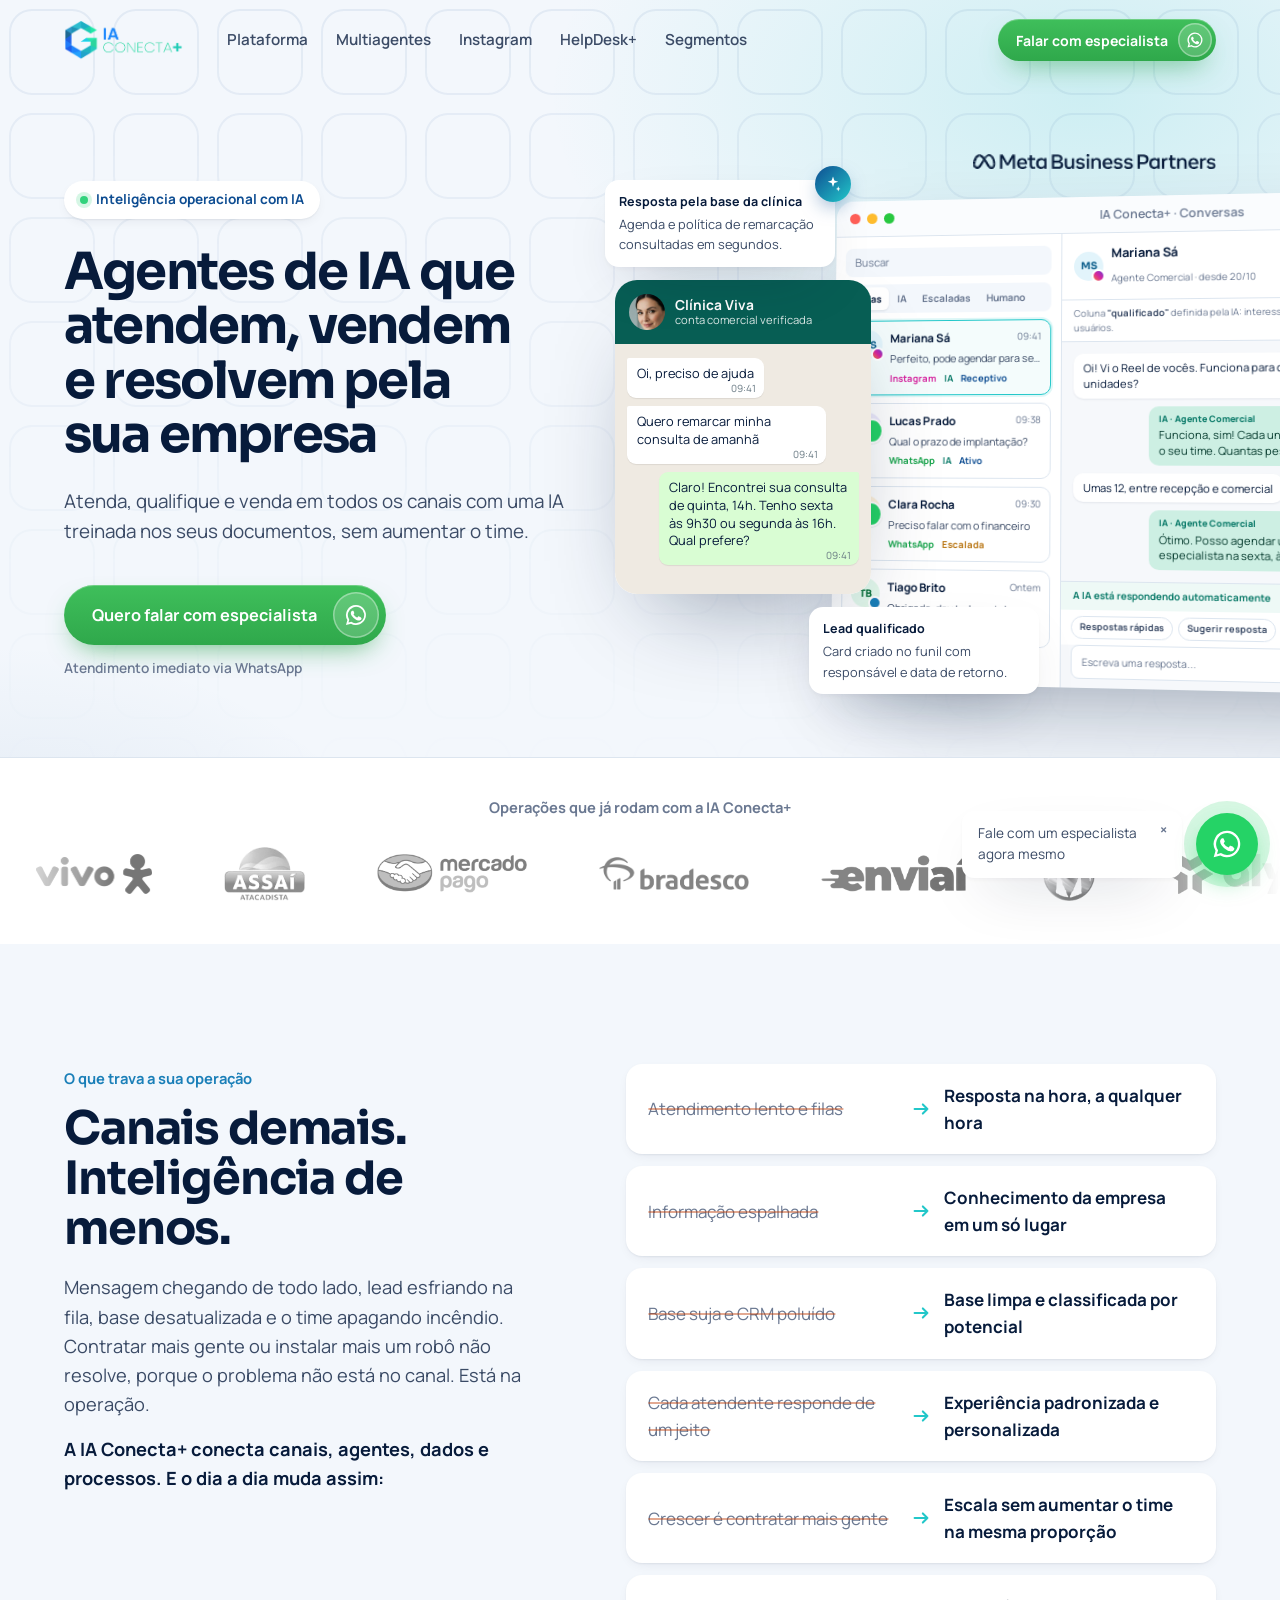
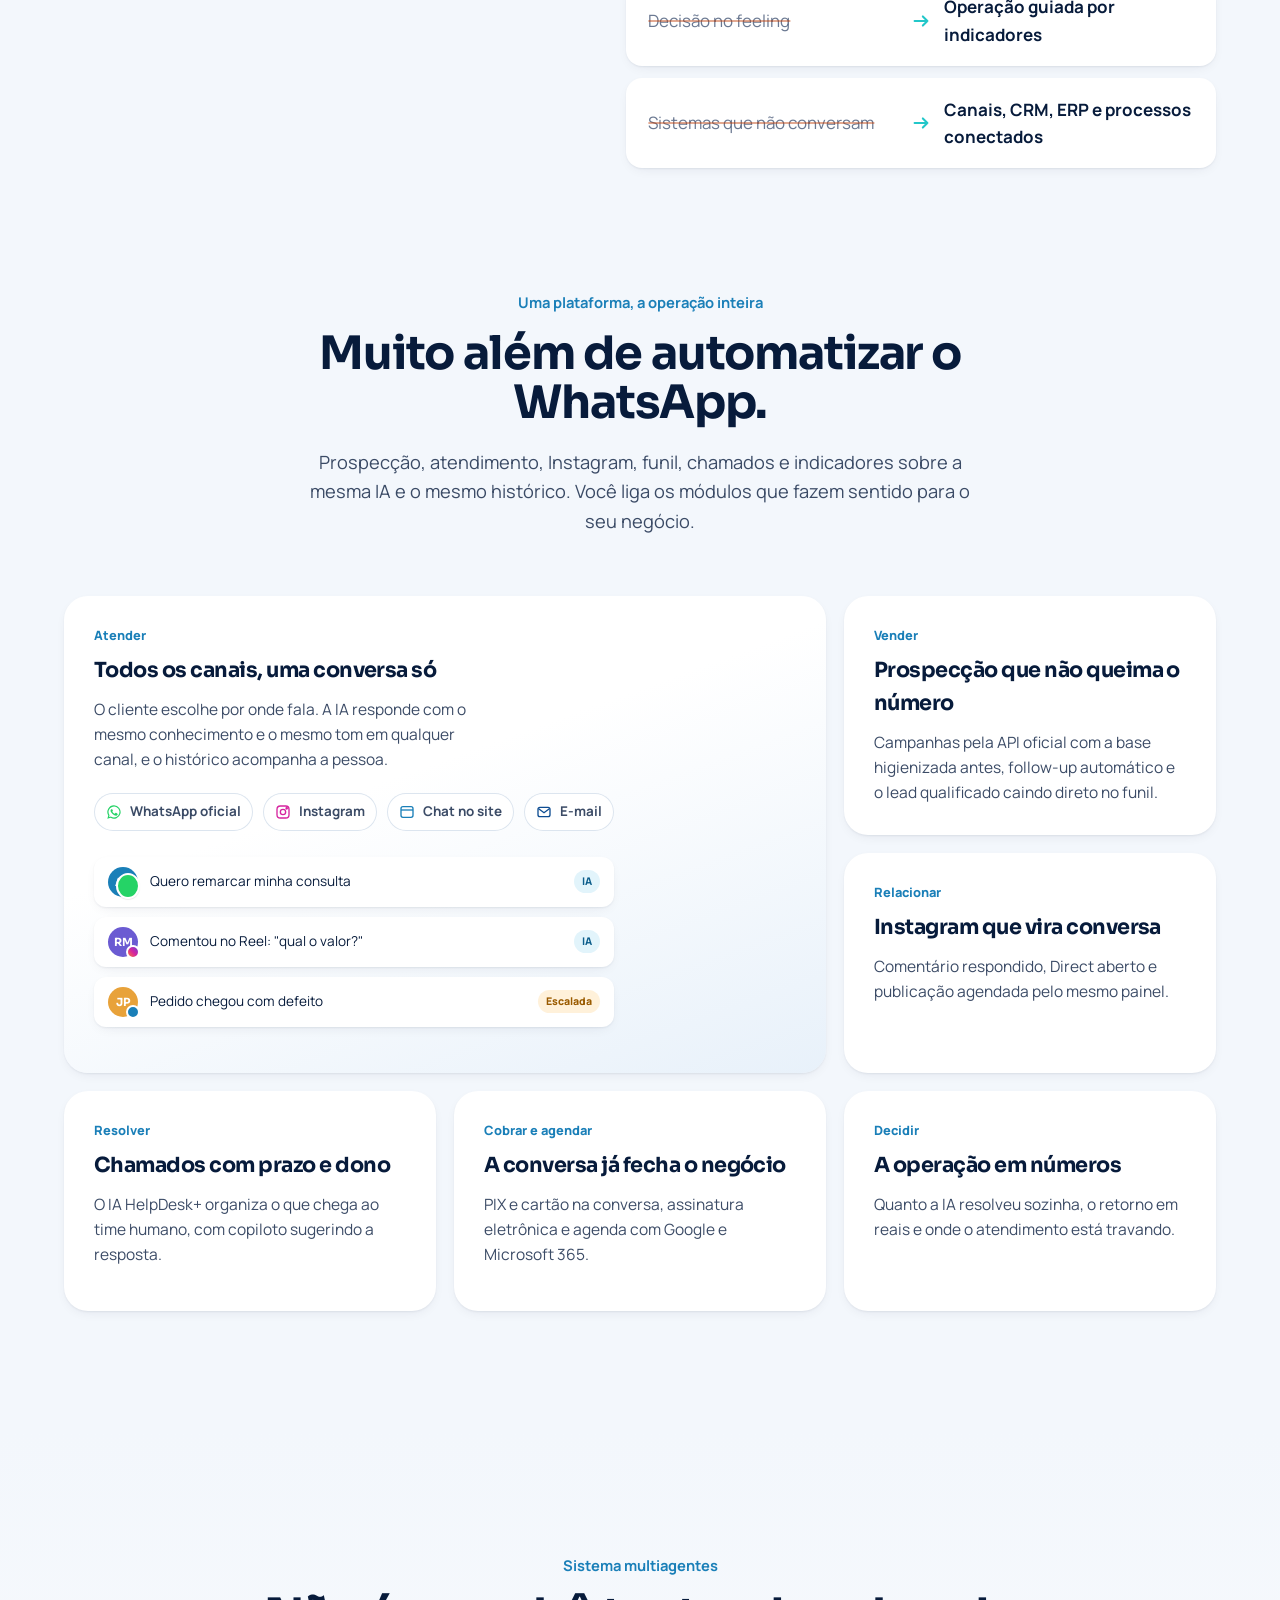
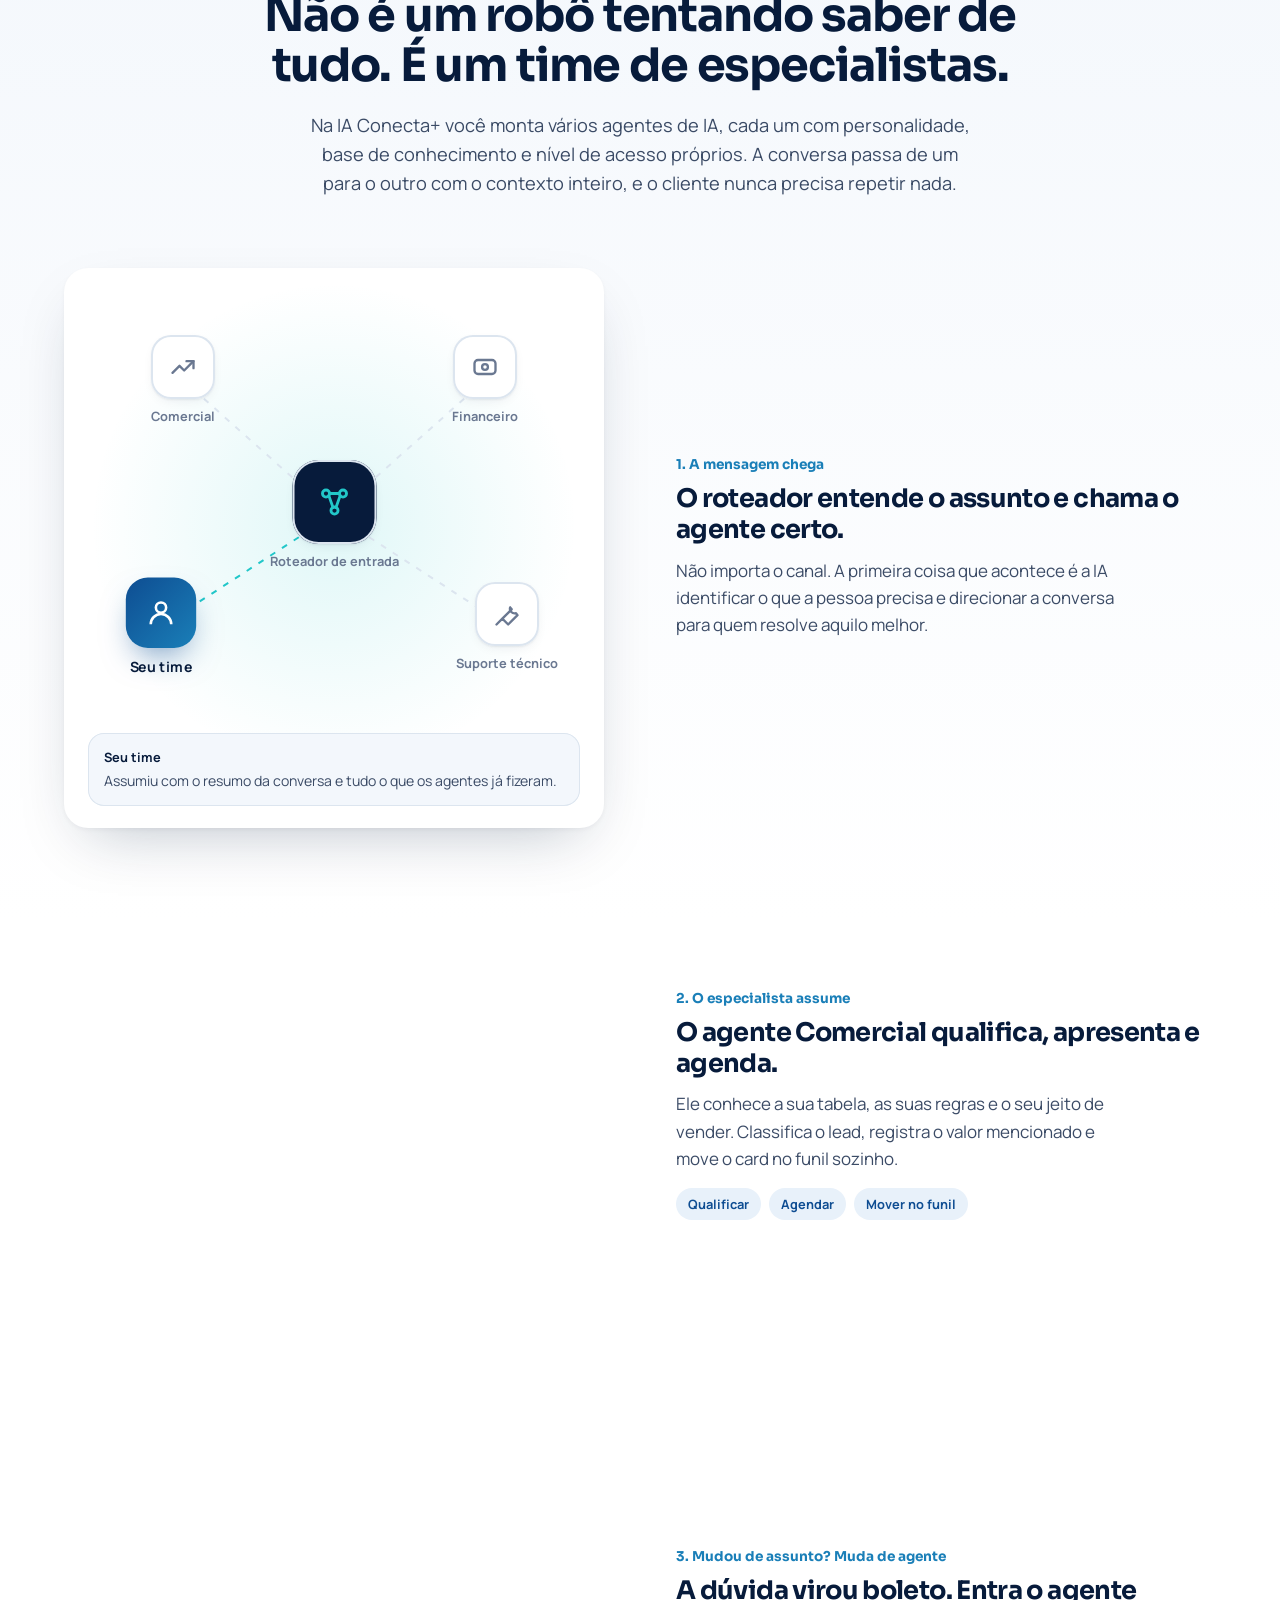
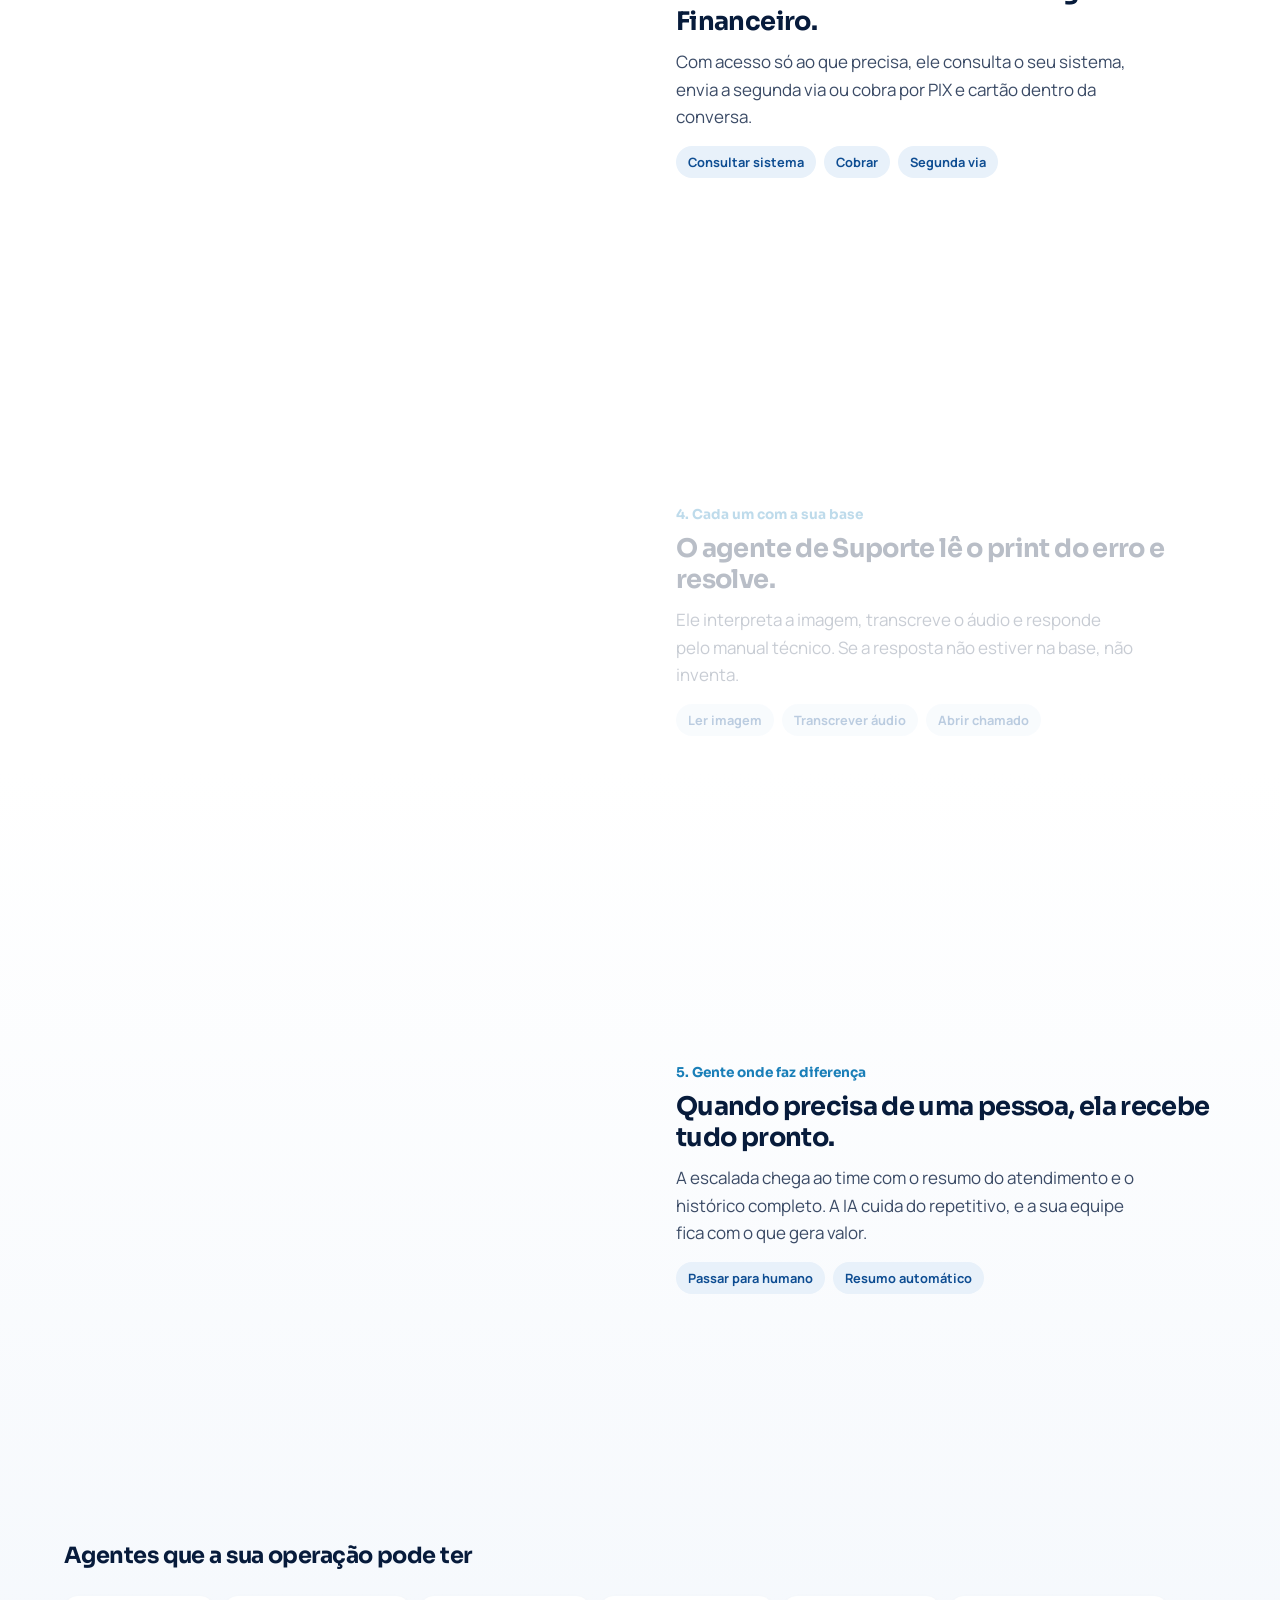
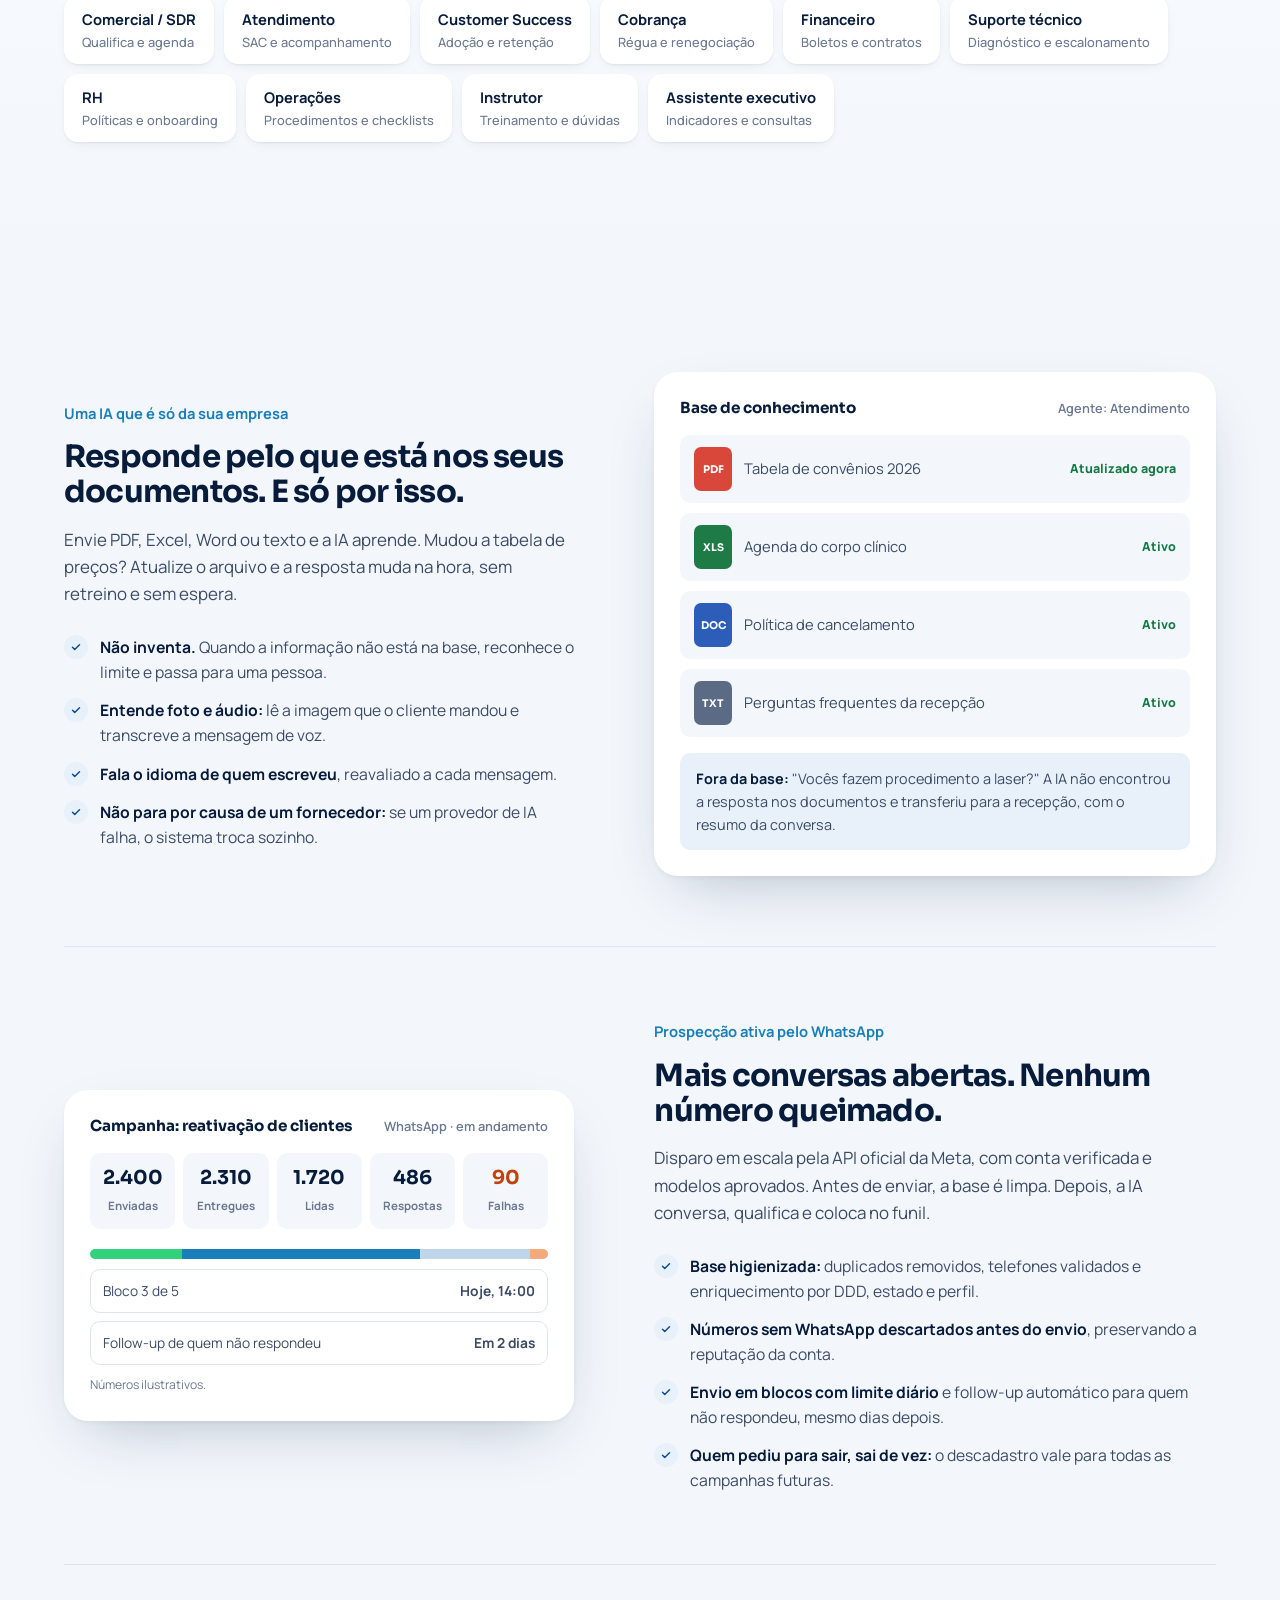
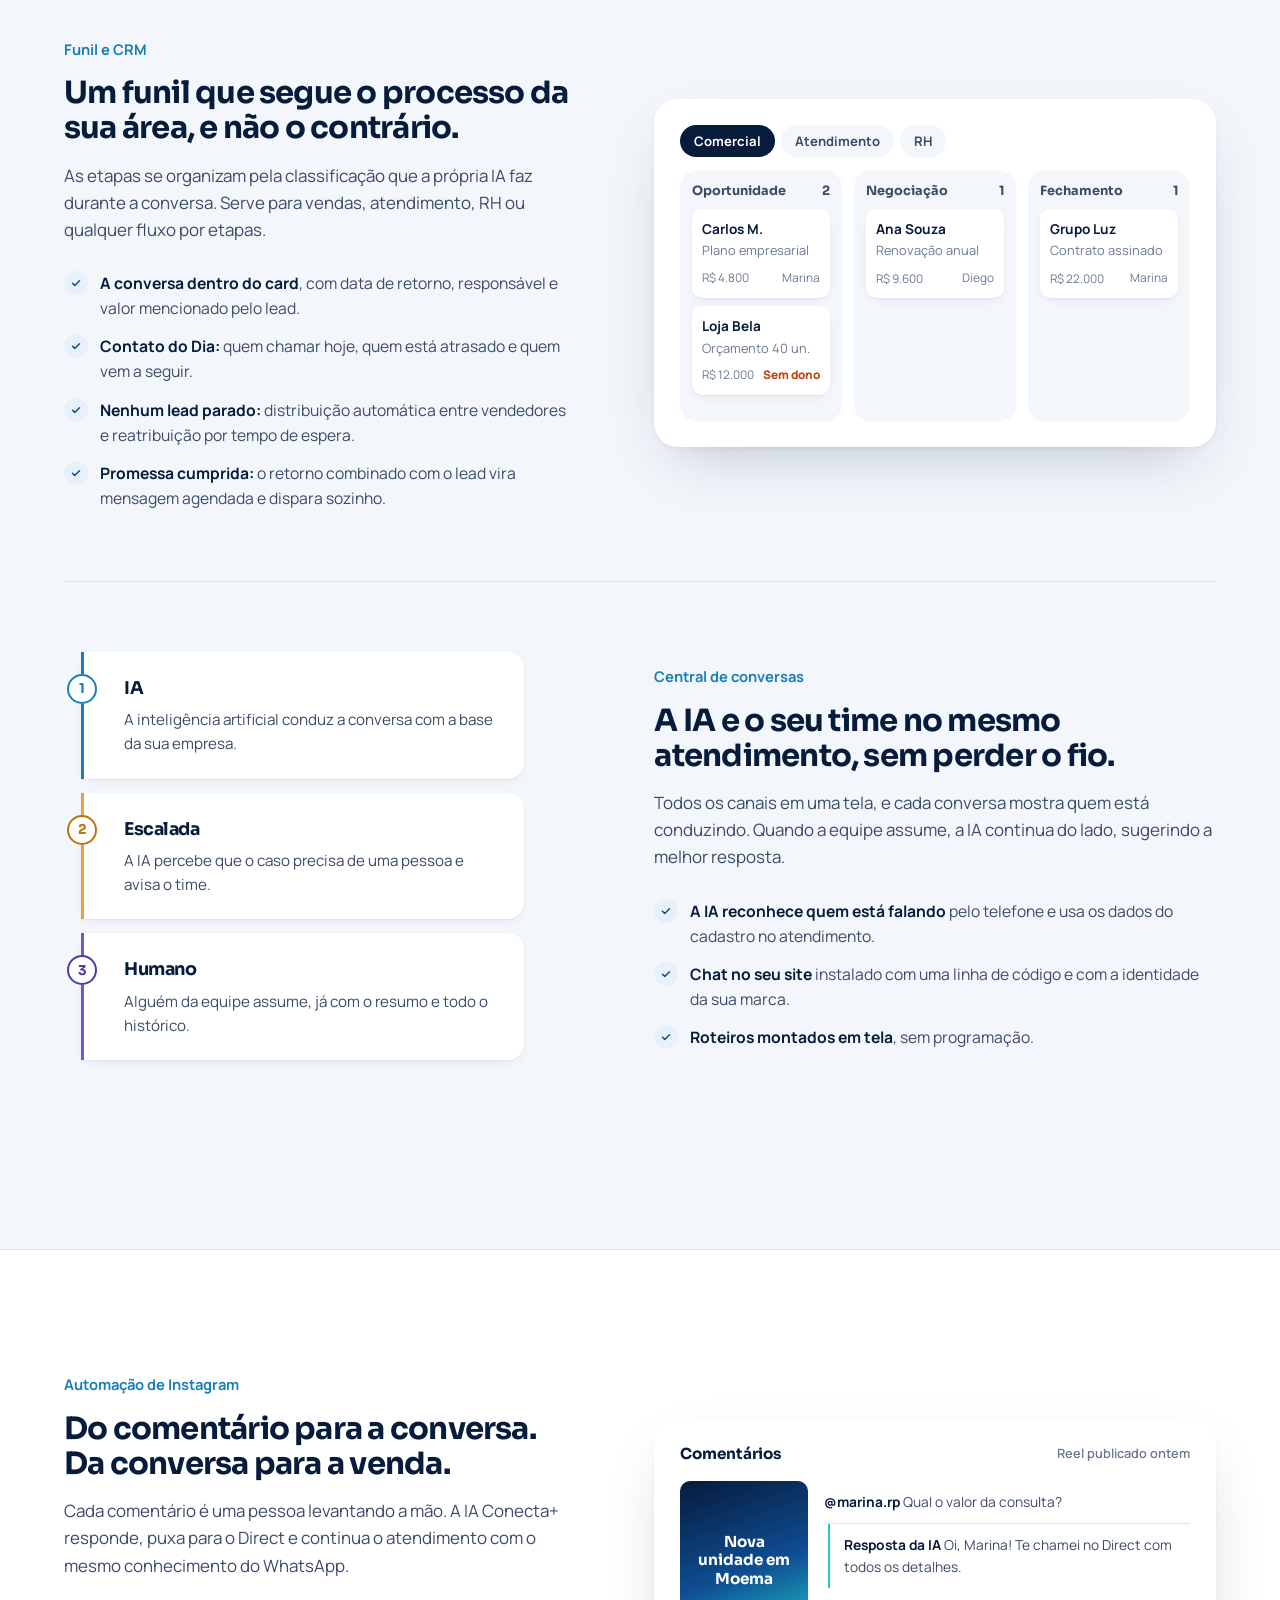
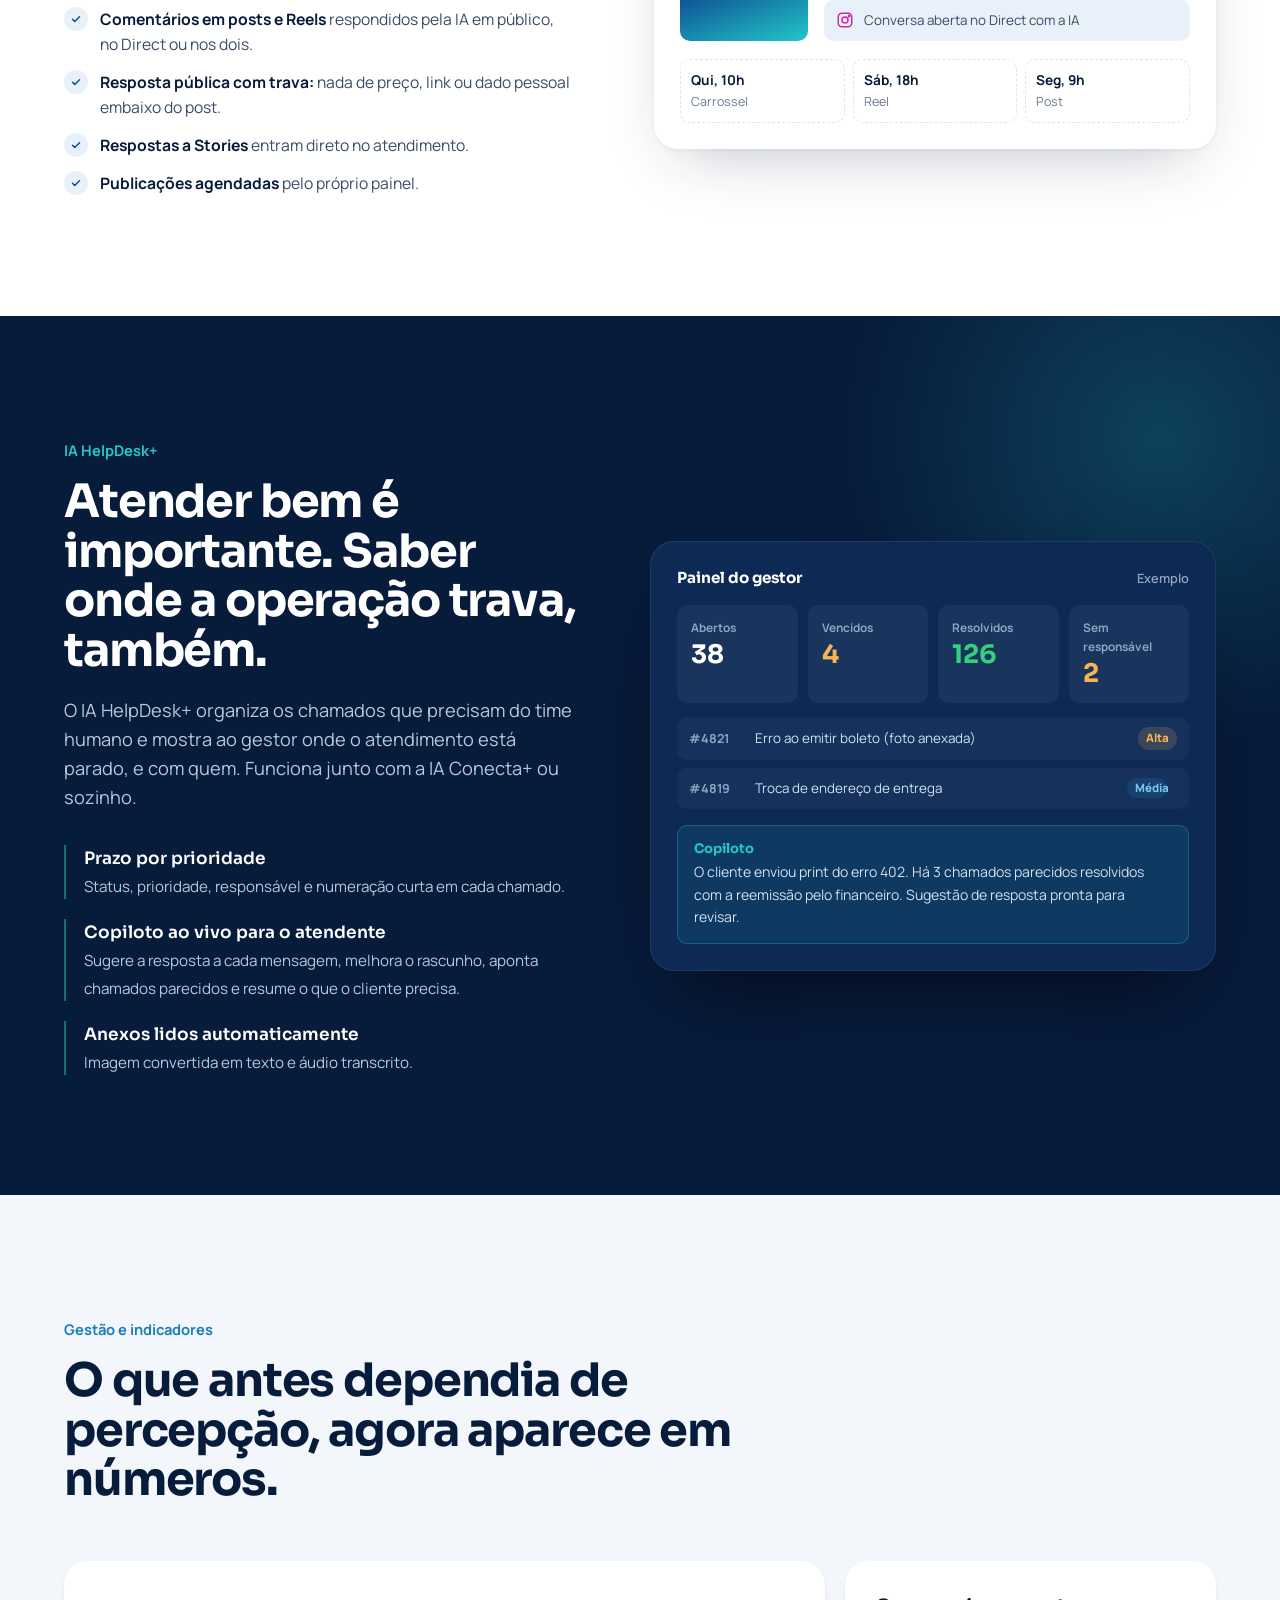
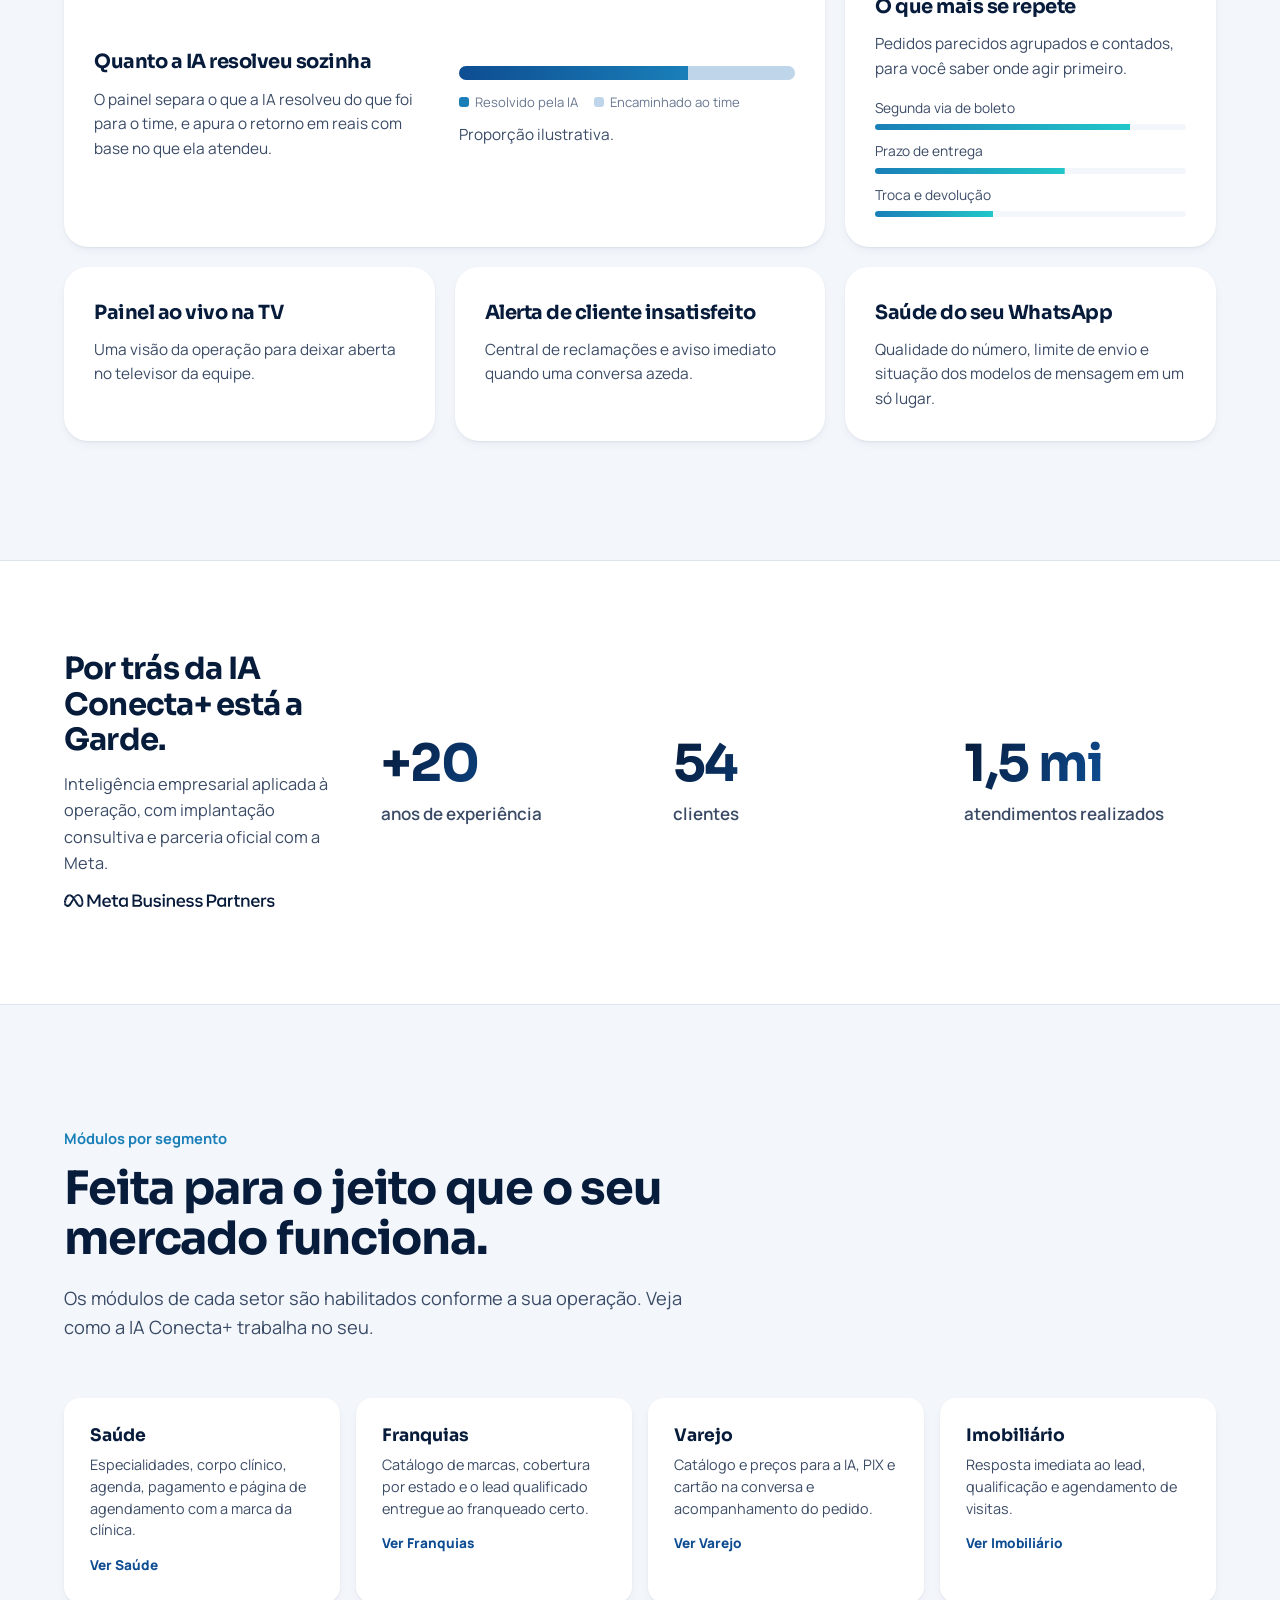
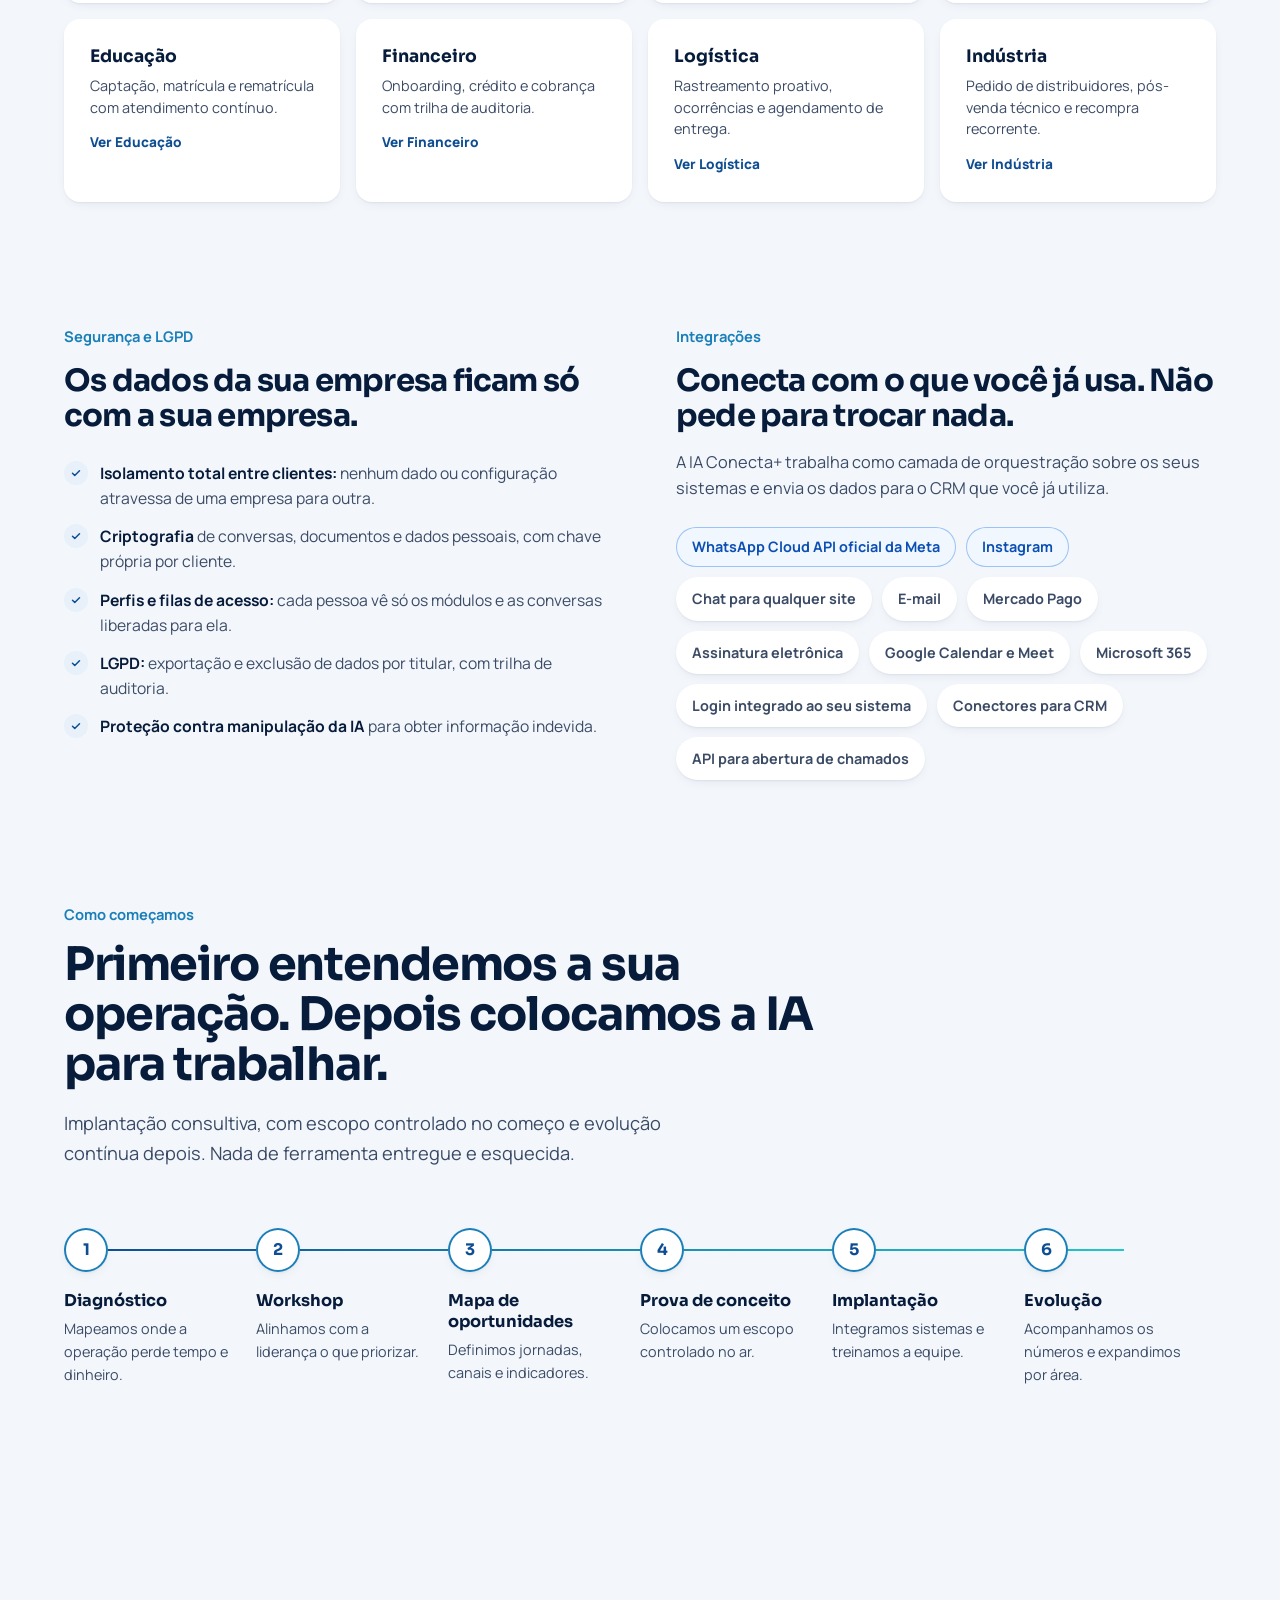
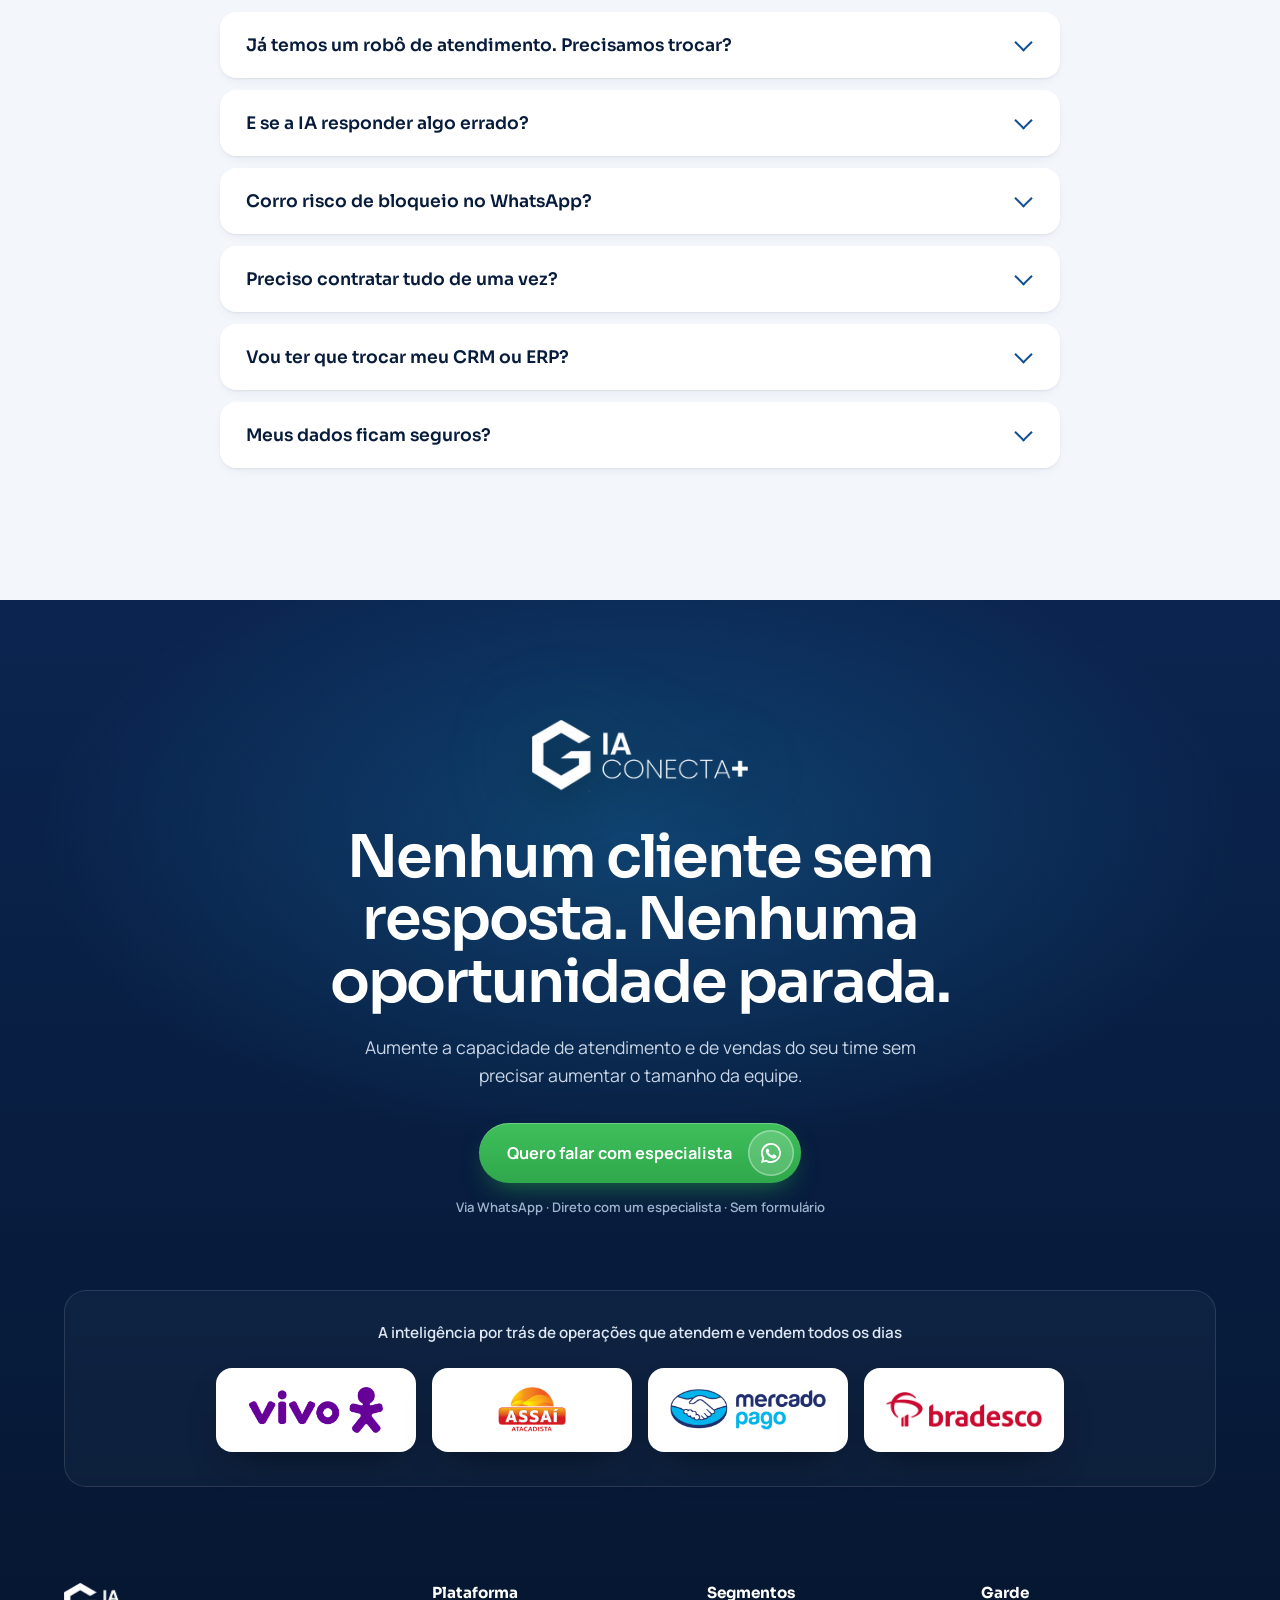
==== commit 50a6cdc1: "Foto vai para o perfil do WhatsApp do hero e sai a foto grande Co-Authored-By: Claude Opus 5.5 <nore" ====
--- a/index.html
+++ b/index.html
@@ -95,10 +95,9 @@
         </div>
       </div></div>
 
-      <div class="photo seq" style="--t:.55s"></div>
       <div class="chatcard seq" style="--t:.6s">
         <div class="phone">
-          <div class="ph-h"><span class="av"><img src="/assets/marca/g-conecta.png" alt=""></span><div><b>Clínica Viva</b><small>conta comercial verificada</small></div></div>
+          <div class="ph-h"><span class="av photo-av"><img src="/assets/hero/pessoa-avatar.jpg" alt=""></span><div><b>Clínica Viva</b><small>conta comercial verificada</small></div></div>
           <div class="ph-b">
             <div class="w in seq" style="--t:1s">Oi, preciso de ajuda<time>09:41</time></div>
             <div class="w in seq" style="--t:1.5s">Quero remarcar minha consulta de amanhã<time>09:41</time></div>
@@ -582,7 +581,6 @@
 const ww=document.querySelector('.winwrap'),stg=document.querySelector('.stage');
 function fit(){if(innerWidth<=980){stg.style.setProperty('--s',ww.clientWidth/640)}}
 addEventListener('resize',fit);fit();
-const ph=new Image();ph.onload=()=>stg.classList.add('has-photo');ph.src='/assets/hero/pessoa.jpg';
 // multiagentes: etapa ativa conforme a rolagem
 const steps=[...document.querySelectorAll('.ag-step')],nodes=[...document.querySelectorAll('.node')],links=[...document.querySelectorAll('.links path')],msg=document.getElementById('agmsg');
 function setStep(i){
--- a/assets/css/site.css
+++ b/assets/css/site.css
@@ -201,17 +201,6 @@
 /* selo acima da janela, foto e ajustes do palco */
 .meta-top{position:absolute;right:0;top:-6px;z-index:4}
 .meta-top img{height:15px}
-.photo{display:none}
-.stage.has-photo .photo{display:block;position:absolute;left:70px;top:44px;width:250px;height:340px;border-radius:24px;background:var(--mist) url(/assets/hero/pessoa.jpg) center 18%/cover;box-shadow:var(--sh-3);z-index:2}
-.stage.has-photo .chatcard{left:-46px;top:150px;width:270px;z-index:3}
-.stage.has-photo .chatcard .phone{background:none;box-shadow:none;border-radius:0;overflow:visible}
-.stage.has-photo .chatcard .ph-h{display:none}
-.stage.has-photo .chatcard .ph-b{background:none;padding:0;min-height:0;gap:10px}
-.stage.has-photo .chatcard .w{border-radius:14px;box-shadow:var(--sh-2);padding:10px 14px 18px;max-width:230px}
-.stage.has-photo .chatcard .w.in{border-top-left-radius:14px}
-.stage.has-photo .chatcard .w.out{align-self:flex-start;margin-left:70px;background:#E6F7F1;border:1px solid #BFE9DA;border-top-right-radius:14px}
-.stage.has-photo .bubble.b1{display:none}
-.stage.has-photo .bubble.b2{left:250px;bottom:20px}
 .winwrap{display:contents}
 
 /* logos do rodapé em cores */
@@ -227,10 +216,7 @@
   .meta-top{position:static;order:-1}
   .winwrap{display:block;position:relative;width:100%;max-width:640px;height:calc(500px * var(--s,.5));order:2}
   .winwrap .window{position:absolute;left:0;top:0;right:auto;width:640px;border-radius:16px;transform:none;scale:var(--s,.5);transform-origin:0 0;transition:none}
-  .chatcard,.stage.has-photo .chatcard{position:relative;left:auto;top:auto;width:100%;max-width:360px;order:1}
-  .stage.has-photo .photo{position:relative;left:auto;top:auto;width:100%;max-width:360px;height:320px;order:0;background-position:center 12%}
-  .stage.has-photo .chatcard{margin-top:-120px;padding:0 12px}
-  .stage.has-photo .chatcard .w.out{margin-left:40px}
+  .chatcard{position:relative;left:auto;top:auto;width:100%;max-width:360px;order:1}
   .bubble{display:none}
   .chatcard .ph-b{min-height:0}
   .ft-logos .known li{width:calc(50% - 8px);height:72px}
@@ -587,3 +573,6 @@
 .others a{text-decoration:none;font-weight:700;font-size:.92rem;padding:12px 18px;border-radius:999px;background:var(--paper);box-shadow:var(--sh-1);transition:transform .25s var(--ease),box-shadow .25s}
 .others a:hover{transform:translateY(-2px);box-shadow:var(--sh-2);color:var(--blue)}
 .others a[aria-current]{background:var(--navy);color:#fff}
+
+.chatcard .ph-h .av.photo-av{overflow:hidden;padding:0;width:36px;height:36px}
+.chatcard .ph-h .av.photo-av img{width:100%;height:100%;object-fit:cover}
